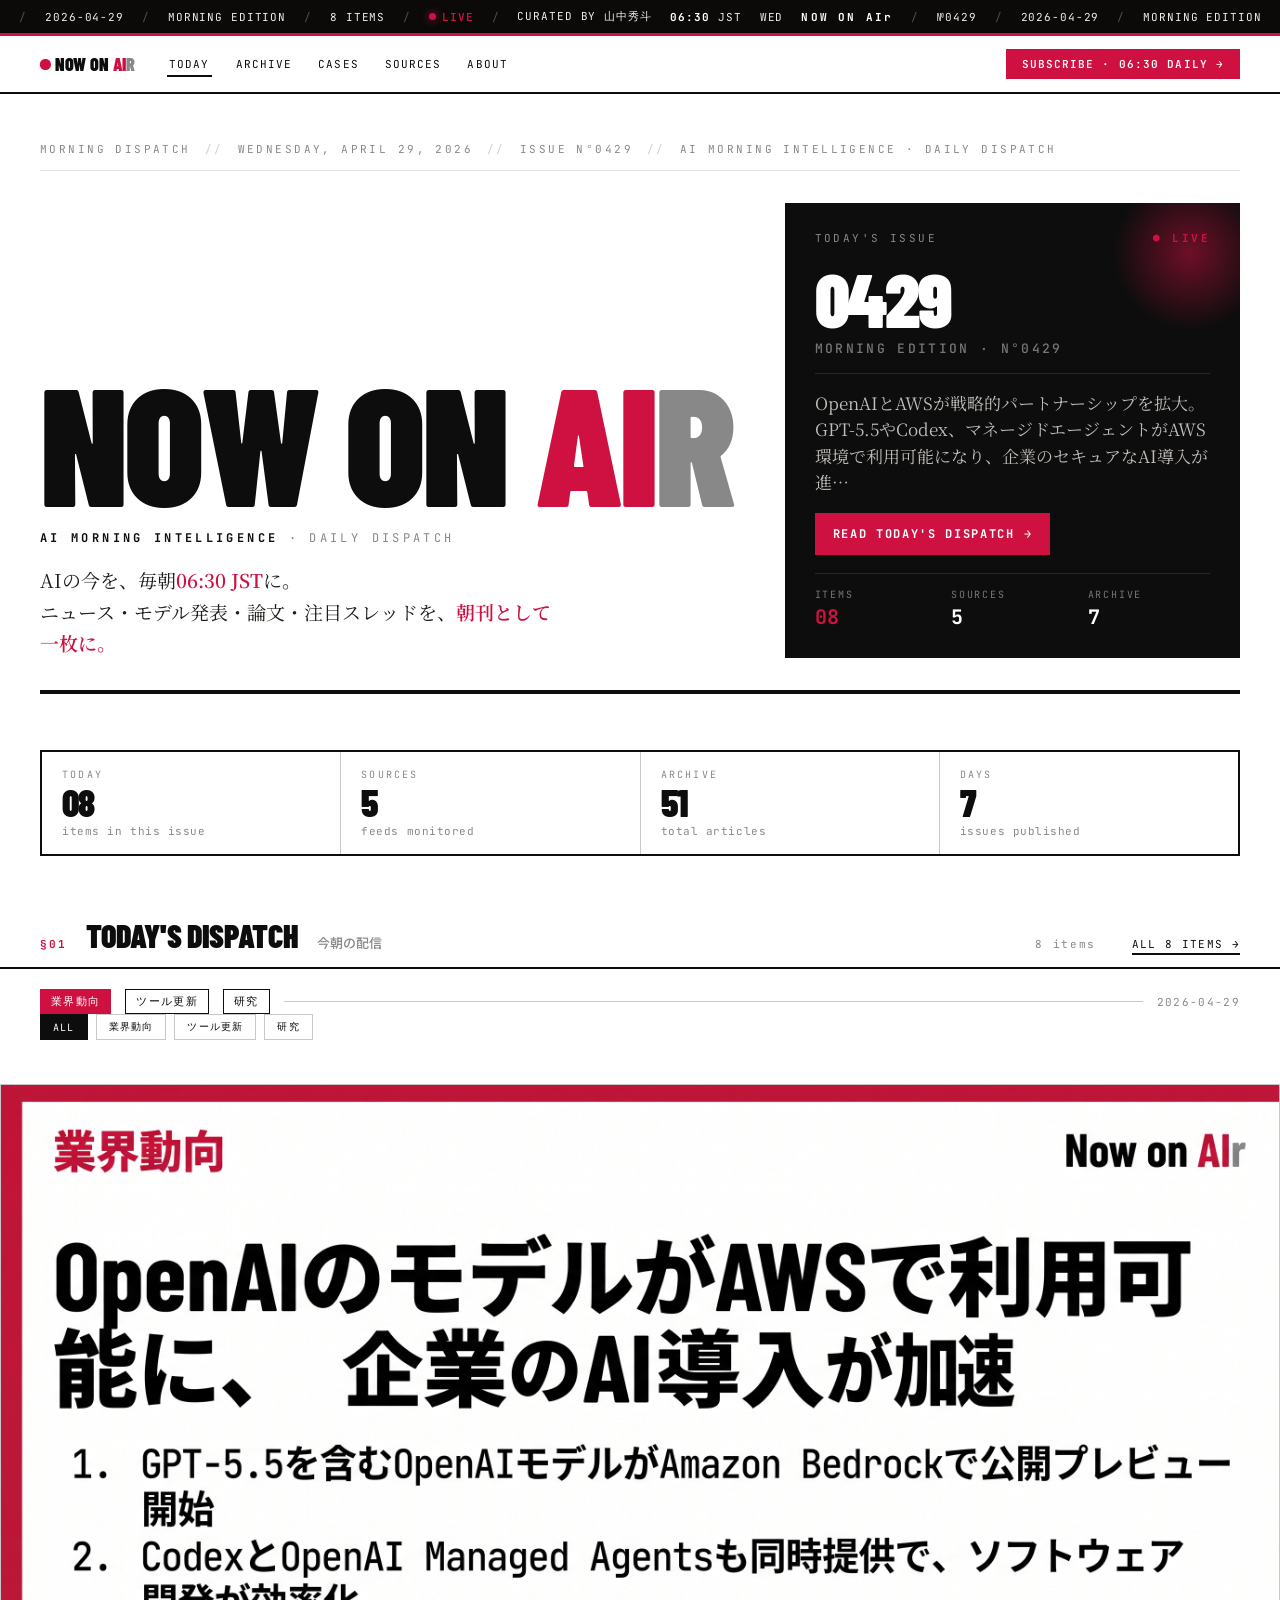
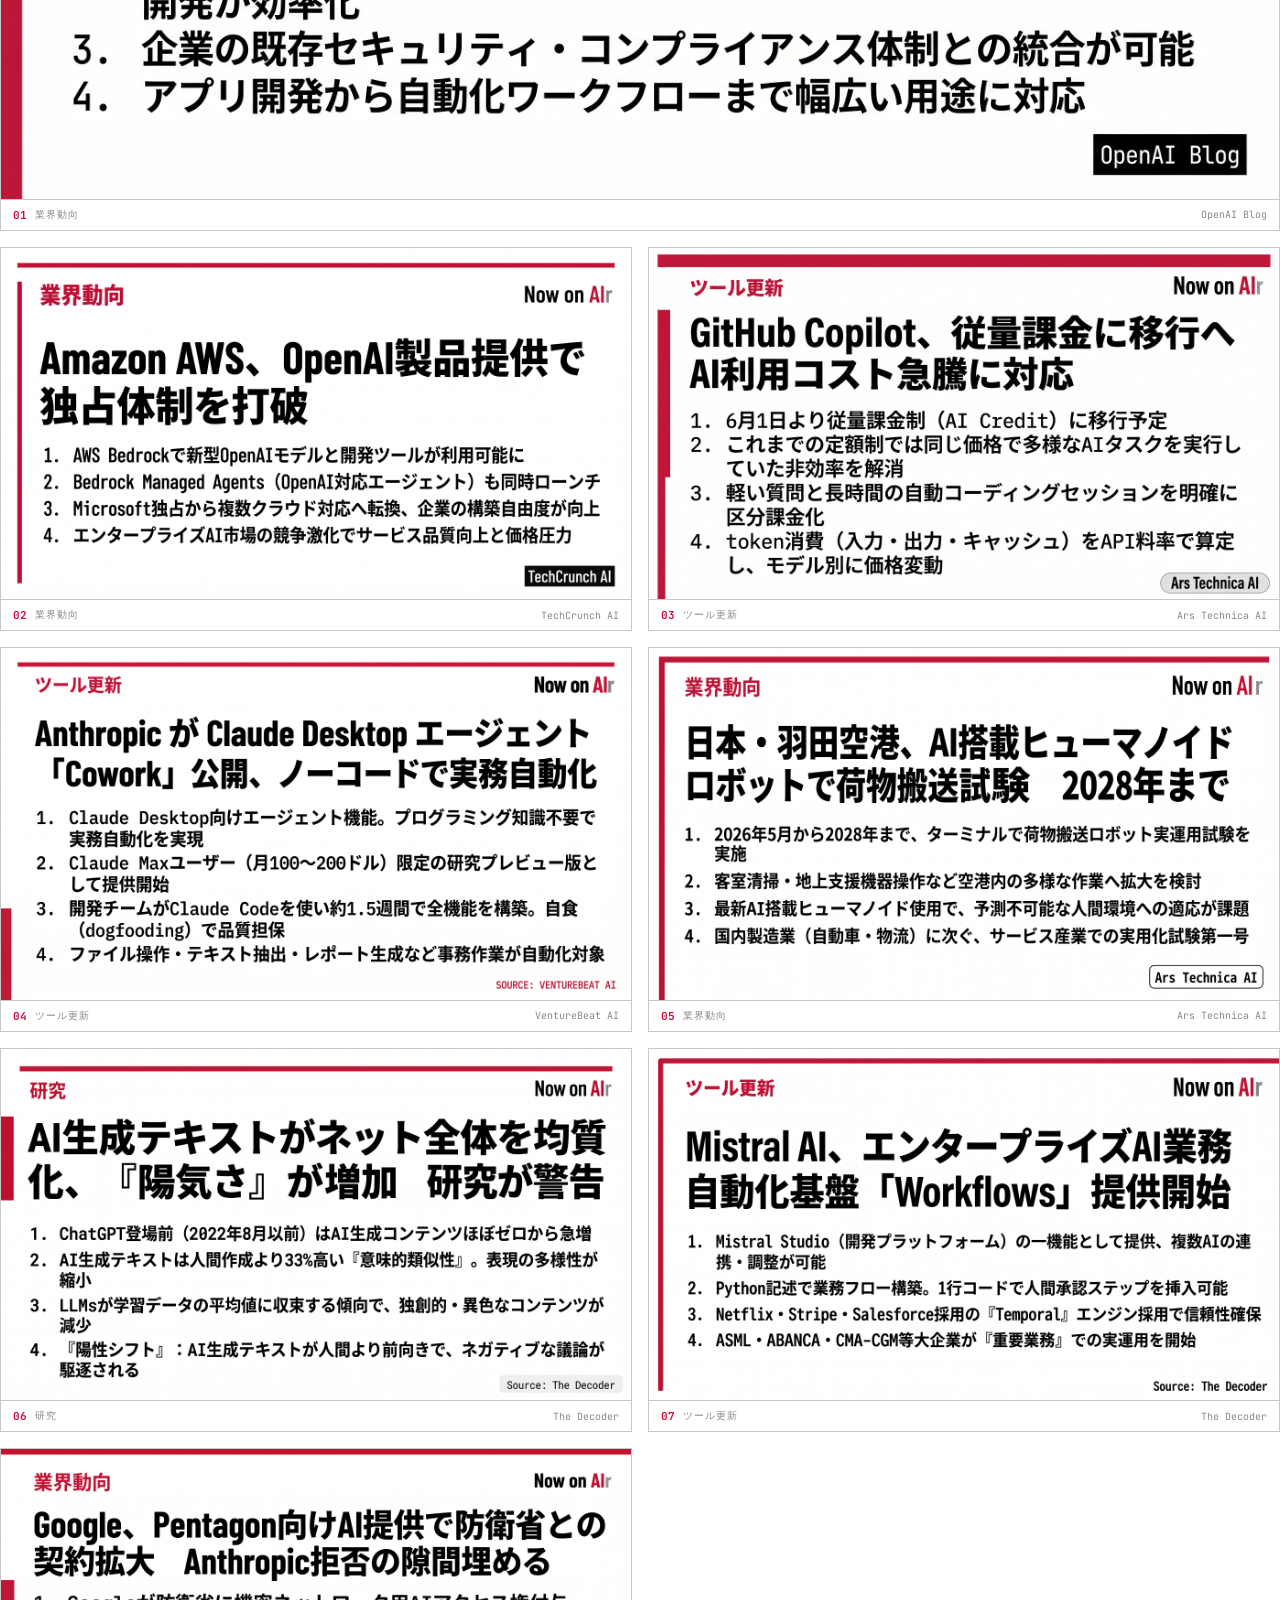
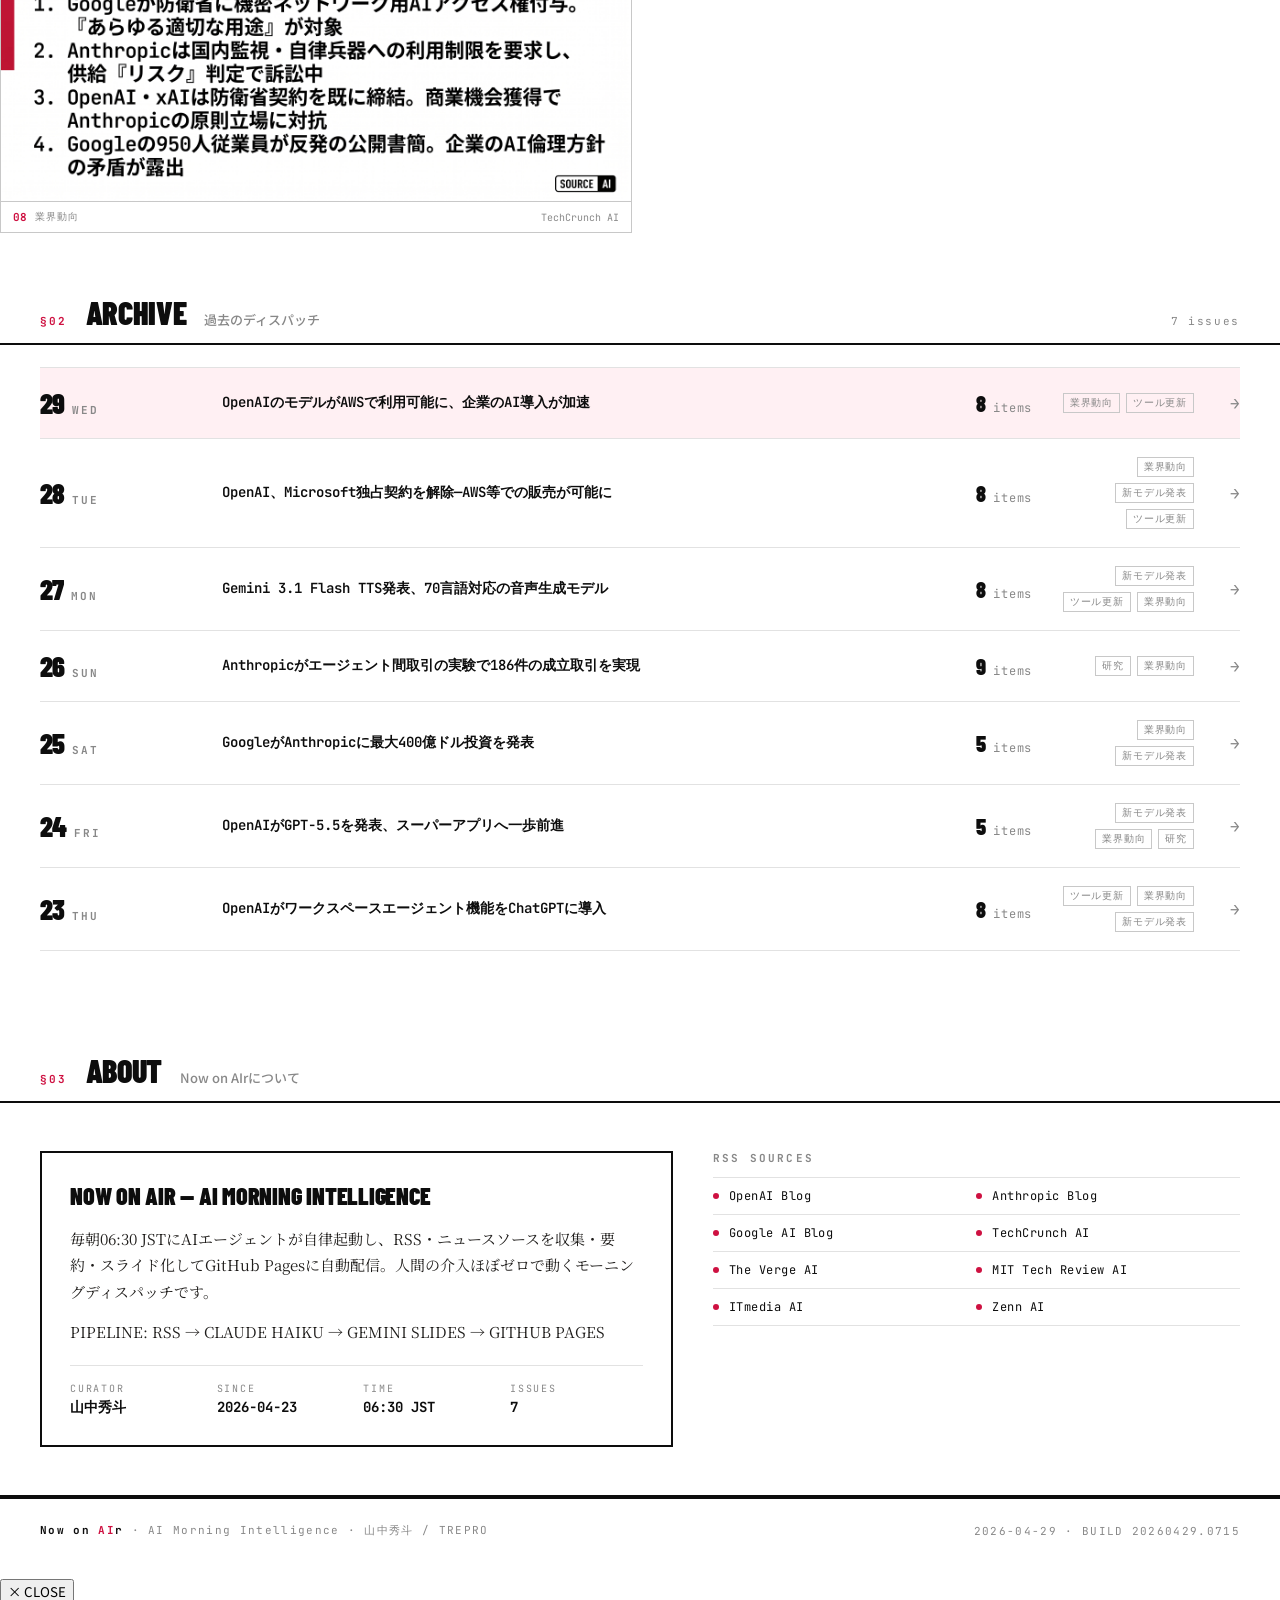
==== docs/index.html @ fdc1de03 "redesign: image-first grid — Gemini infographics as main visual" ====
<!DOCTYPE html>
<html lang="ja">
<head>
<meta charset="UTF-8" />
<meta name="viewport" content="width=device-width,initial-scale=1" />
<title>Now on AIr — AI Morning Intelligence</title>
<meta name="description" content="山中秀斗が毎朝整理するAI業界のモーニングディスパッチ。" />
<link rel="preconnect" href="https://fonts.googleapis.com">
<link rel="preconnect" href="https://fonts.gstatic.com" crossorigin>
<link href="https://fonts.googleapis.com/css2?family=Barlow+Condensed:wght@600;700;800;900&family=JetBrains+Mono:wght@400;500;600;700;800&family=Noto+Sans+JP:wght@400;500;700&family=Noto+Serif+JP:wght@400;600;700&display=swap" rel="stylesheet">
<link rel="stylesheet" href="./assets/vigil.css?v4" />
</head>
<body>
<style>
/* ── tcard インタラクション ── */
.tcard[data-title]{cursor:pointer;transition:background .15s,box-shadow .2s,transform .18s,opacity .3s !important;}
.tcard[data-title]:hover{box-shadow:4px 4px 0 var(--red);transform:translate(-2px,-2px);}
.tcard[data-title]:hover h3{color:var(--red);}
.tcard[data-title]:hover .go{color:var(--red);}
.tcard h3{transition:color .15s;}

/* ── フィルターピル ── */
.filter-bar{display:flex;gap:6px;flex-wrap:wrap;align-items:center;}
.filter-pill{
  font-family:'JetBrains Mono',monospace;font-size:10px;letter-spacing:.12em;
  padding:6px 14px;border:1px solid var(--rule-2);background:none;color:var(--mute);
  cursor:pointer;transition:all .15s;text-transform:uppercase;
}
.filter-pill.active{background:var(--ink)!important;color:#fff!important;border-color:var(--ink)!important;}
.filter-pill:not(.active):hover{border-color:var(--red)!important;color:var(--red)!important;}

/* ── モーダル ── */
#article-modal{
  display:none;position:fixed;inset:0;z-index:2000;
  background:rgba(0,0,0,0);transition:background .25s;
  pointer-events:none;align-items:center;justify-content:center;
}
#modal-box{
  position:absolute;top:50%;left:50%;
  transform:translate(-50%,-46%) scale(.96);opacity:0;
  transition:transform .28s cubic-bezier(.22,.68,0,1.2),opacity .25s;
  background:var(--paper);
  border-top:4px solid var(--red);
  border-left:1px solid var(--rule-2);border-right:1px solid var(--rule-2);border-bottom:1px solid var(--rule-2);
  max-width:720px;width:calc(100% - 40px);max-height:90vh;overflow-y:auto;
  box-shadow:0 24px 64px rgba(0,0,0,.18);
}
#modal-box.is-open{transform:translate(-50%,-50%) scale(1);opacity:1;}
.modal-head{
  display:flex;align-items:center;justify-content:space-between;
  padding:14px 24px;border-bottom:1px solid var(--rule);
  position:sticky;top:0;background:var(--paper);z-index:1;
}
#modal-cat{font-family:'JetBrains Mono',monospace;font-size:10px;letter-spacing:.18em;text-transform:uppercase;color:var(--red);font-weight:700;}
#modal-close{
  font-family:'JetBrains Mono',monospace;font-size:11px;letter-spacing:.1em;
  background:none;border:1px solid var(--rule-2);padding:5px 14px;
  cursor:pointer;color:var(--mute);transition:background .15s,color .15s,border-color .15s;
}
#modal-close:hover{background:var(--ink);color:#fff;border-color:var(--ink);}
.modal-body{padding:28px 32px 36px;}
#modal-title{
  font-family:'Barlow Condensed','JetBrains Mono',monospace;
  font-weight:900;font-size:28px;line-height:1.2;
  margin:0 0 16px;letter-spacing:-.01em;
}
#modal-lede{font-family:'Noto Serif JP',serif;font-size:15px;line-height:1.82;color:var(--ink-2);margin:0 0 22px;}
#modal-kp{margin:0 0 22px;}
#modal-kp ul{list-style:none;padding:0;margin:0;}
#modal-kp li{
  padding:9px 14px 9px 40px;margin-bottom:2px;
  background:var(--paper-2);border-left:2px solid transparent;
  position:relative;font-size:13px;line-height:1.65;
  transition:border-color .15s,transform .15s;
}
#modal-kp li:hover{border-left-color:var(--red);transform:translateX(3px);}
#modal-kp li .kp-num{position:absolute;left:13px;top:9px;font-family:'JetBrains Mono',monospace;font-size:10px;color:var(--red);font-weight:700;}
#modal-pull{
  padding:14px 18px;border-left:4px solid var(--red);
  background:var(--paper-2);font-size:13px;line-height:1.75;
  color:var(--ink-2);font-style:italic;margin-bottom:24px;display:none;
}
/* ── ビジネス活用ポイント ── */
#modal-bizapp{display:none;margin-bottom:24px;}
.bizapp-head{
  font-family:'JetBrains Mono',monospace;font-size:9px;letter-spacing:.22em;
  text-transform:uppercase;color:#fff;background:var(--red);
  display:inline-block;padding:4px 10px;margin-bottom:12px;font-weight:700;
}
.bizapp-summary{
  font-family:'Noto Serif JP',serif;font-size:14px;font-weight:700;
  color:var(--ink);line-height:1.65;margin-bottom:12px;
}
.bizapp-actions{list-style:none;padding:0;margin:0;}
.bizapp-actions li{
  padding:9px 12px 9px 36px;margin-bottom:2px;
  background:var(--paper-2);border-left:2px solid var(--red);
  position:relative;font-size:12.5px;line-height:1.6;color:var(--ink-2);
}
.bizapp-actions li .ba-icon{
  position:absolute;left:10px;top:9px;font-size:11px;
}
.modal-foot{
  display:flex;align-items:center;justify-content:space-between;
  flex-wrap:wrap;gap:12px;padding-top:16px;border-top:1px solid var(--rule);
}
#modal-src{font-family:'JetBrains Mono',monospace;font-size:11px;color:var(--mute);letter-spacing:.08em;}
#modal-link{
  font-family:'JetBrains Mono',monospace;font-size:11px;letter-spacing:.1em;font-weight:700;
  color:#fff;background:var(--red);padding:10px 22px;text-decoration:none;
  transition:background .15s,transform .15s;display:inline-block;
}
#modal-link:hover{background:var(--ink);transform:translateX(3px);}
</style>
<div class="dispatch" data-ticker="on">
  <span class="tick">NOW ON AIr</span>
  <span class="sep">/</span>
  <span>№0429</span>
  <span class="sep">/</span>
  <span>2026-04-29</span>
  <span class="sep">/</span>
  <span>MORNING EDITION</span>
  <span class="sep">/</span>
  <span>8 ITEMS</span>
  <span class="sep">/</span>
  <span class="live"><span class="dot"></span>LIVE</span>
  <span class="sep">/</span>
  <span>CURATED BY 山中秀斗</span>
  <div class="right">
    <span class="jst"><b>06:30</b> JST</span>
    <span>WED</span>
  </div>
</div>
<nav class="main">
  <div class="brand"><em class="dot-r">●</em>Now on <em class="brand-ai">AI</em><span class="brand-r">r</span></div>
  <ul>
    <li><a href="./" class="active">TODAY</a></li>
    <li><a href="#archive">ARCHIVE</a></li>
    <li><a href="./cases.html">CASES</a></li>
    <li><a href="#about">SOURCES</a></li>
    <li><a href="#about">ABOUT</a></li>
  </ul>
  <button class="subscribe" onclick="return false">SUBSCRIBE · 06:30 DAILY →</button>
</nav>
<div class="hero-wrap">
  <div class="edition-line">
    <span>MORNING DISPATCH</span>
    <span class="sep">//</span>
    <span>WEDNESDAY, APRIL 29, 2026</span>
    <span class="sep">//</span>
    <span>ISSUE N°0429</span>
    <span class="sep">//</span>
    <span>AI MORNING INTELLIGENCE · DAILY DISPATCH</span>
  </div>
  <div class="hero">
    <div class="logo-block">
      <h1>NOW ON <em class="ai">AI</em><span class="r">R</span></h1>
      <div class="sub"><b>AI MORNING INTELLIGENCE</b> · DAILY DISPATCH</div>
      <div class="tagline">
        AIの今を、毎朝<b>06:30 JST</b>に。<br>
        ニュース・モデル発表・論文・注目スレッドを、<b>朝刊として一枚に。</b>
      </div>
    </div>
    <a href="./news/2026-04-29/" class="today-cta">
      <div class="ctop">
        <span>TODAY'S ISSUE</span>
        <b>● LIVE</b>
      </div>
      <h2>0429<span class="issue">MORNING EDITION · N°0429</span></h2>
      <div class="headline">OpenAIとAWSが戦略的パートナーシップを拡大。GPT-5.5やCodex、マネージドエージェントがAWS環境で利用可能になり、企業のセキュアなAI導入が進…</div>
      <span class="gotoday">READ TODAY'S DISPATCH →</span>
      <div class="meta-grid">
        <div><div class="k">ITEMS</div><div class="v"><em>08</em></div></div>
        <div><div class="k">SOURCES</div><div class="v">5</div></div>
        <div><div class="k">ARCHIVE</div><div class="v">7</div></div>
      </div>
    </a>
  </div>
</div>
<div style="max-width:1400px;margin:0 auto;padding:0 40px">
  <div class="stats-row">
    <div class="stat">
      <div class="k">TODAY</div>
      <div class="v">08</div>
      <div class="n">items in this issue</div>
    </div>
    <div class="stat">
      <div class="k">SOURCES</div>
      <div class="v">5</div>
      <div class="n">feeds monitored</div>
    </div>
    <div class="stat">
      <div class="k">ARCHIVE</div>
      <div class="v">51</div>
      <div class="n">total articles</div>
    </div>
    <div class="stat">
      <div class="k">DAYS</div>
      <div class="v">7</div>
      <div class="n">issues published</div>
    </div>
  </div>
</div>
<div class="section-head" id="today">
  <span class="kicker">§01</span>
  <h2>Today's Dispatch</h2>
  <span class="jp">今朝の配信</span>
  <span class="count">8 items</span>
  <a href="./news/2026-04-29/" class="morelink">ALL 8 ITEMS →</a>
</div>
<div class="today-strip">
  <span class="pill  red">業界動向</span><span class="pill">ツール更新</span><span class="pill">研究</span>
  <div class="bar"></div>
  <span>2026-04-29</span>
</div>
<div style="max-width:1400px;margin:0 auto;padding:0 40px 20px;display:flex;gap:8px;flex-wrap:wrap;">
  <button class="filter-pill active" data-cat="ALL" style="font-family:'JetBrains Mono',monospace;font-size:10px;letter-spacing:.12em;padding:5px 12px;border:1px solid var(--rule-2);background:var(--ink);color:var(--paper);cursor:pointer;transition:all .15s;text-transform:uppercase;">ALL</button><button class="filter-pill" data-cat="業界動向" style="font-family:'JetBrains Mono',monospace;font-size:10px;letter-spacing:.12em;padding:5px 12px;border:1px solid var(--rule-2);background:none;color:var(--ink);cursor:pointer;transition:all .15s;text-transform:uppercase;">業界動向</button><button class="filter-pill" data-cat="ツール更新" style="font-family:'JetBrains Mono',monospace;font-size:10px;letter-spacing:.12em;padding:5px 12px;border:1px solid var(--rule-2);background:none;color:var(--ink);cursor:pointer;transition:all .15s;text-transform:uppercase;">ツール更新</button><button class="filter-pill" data-cat="研究" style="font-family:'JetBrains Mono',monospace;font-size:10px;letter-spacing:.12em;padding:5px 12px;border:1px solid var(--rule-2);background:none;color:var(--ink);cursor:pointer;transition:all .15s;text-transform:uppercase;">研究</button>
</div>
<style>
.img-grid{display:grid;grid-template-columns:repeat(2,1fr);gap:16px;margin:24px 0;}
@media(max-width:600px){.img-grid{grid-template-columns:1fr;}}
.img-card{position:relative;cursor:pointer;border:1px solid var(--rule-2);transition:border-color .2s,transform .18s,box-shadow .2s;}
.img-card:hover{border-color:var(--red);transform:translate(-2px,-2px);box-shadow:4px 4px 0 var(--red);}
.img-card img{width:100%;display:block;}
.img-card .ic-label{
  display:flex;align-items:center;gap:8px;
  padding:8px 12px;border-top:1px solid var(--rule-2);
  background:var(--paper);
}
.img-card .ic-num{font-family:'JetBrains Mono',monospace;font-size:11px;font-weight:700;color:var(--red);}
.img-card .ic-cat{font-family:'JetBrains Mono',monospace;font-size:10px;letter-spacing:.1em;text-transform:uppercase;color:var(--mute);}
.img-card .ic-src{font-family:'JetBrains Mono',monospace;font-size:10px;color:var(--mute);margin-left:auto;}
.img-card.lead{grid-column:span 2;}
@media(max-width:600px){.img-card.lead{grid-column:span 1;}}
</style>
<div class="img-grid">
  <div class="img-card lead" data-title="OpenAIのモデルがAWSで利用可能に、企業のAI導入が加速" data-category="業界動向" data-source="OpenAI Blog" data-lede="OpenAIとAWSが戦略的パートナーシップを拡大。GPT-5.5やCodex、マネージドエージェントがAWS環境で利用可能になり、企業のセキュアなAI導入が進む。" data-keypoints="[&quot;GPT-5.5を含むOpenAIモデルがAmazon Bedrockで公開プレビュー開始&quot;, &quot;CodexとOpenAI Managed Agentsも同時提供で、ソフトウェア開発が効率化&quot;, &quot;企業の既存セキュリティ・コンプライアンス体制との統合が可能&quot;, &quot;アプリ開発から自動化ワークフローまで幅広い用途に対応&quot;]" data-pull="企業は既に使っているAWS環境でOpenAIの最先端モデルを活用でき、セキュリティやガバナンスを損なわない。" data-bizapp="{&quot;summary&quot;: &quot;社内システムを変えずにOpenAI最新モデルを導入でき、開発効率と自動化が同時実現。&quot;, &quot;actions&quot;: [&quot;Claude・Cursor等のAIツールをAWS内で統合運用。既存SoC・ポリシーのまま最新AIを活用できる&quot;, &quot;SaaS企業・金融機関がAWS上でAI機能を顧客に提供。セキュリティが強化される中小企業向け提案も可能&quot;, &quot;Microsoft・GoogleとのAIサービス競争が激化。AWSユーザーの流出防止とOpenAI依存リスク軽減が急務&quot;]}" data-link="./news/2026-04-29/#topic-1">
    <a href="./news/2026-04-29/#topic-1" class="zoom-image" data-src="./assets/images/2026-04-29/topic_1.png" data-alt="OpenAIのモデルがAWSで利用可能に、企業のAI導入が加速" style="display:block;">
      <img src="./assets/images/2026-04-29/topic_1.png" alt="OpenAIのモデルがAWSで利用可能に、企業のAI導入が加速" loading="lazy" />
    </a>
    <div class="ic-label">
      <span class="ic-num">01</span>
      <span class="ic-cat">業界動向</span>
      <span class="ic-src">OpenAI Blog</span>
    </div>
  </div>
  <div class="img-card" data-title="Amazon AWS、OpenAI製品提供で独占体制を打破" data-category="業界動向" data-source="TechCrunch AI" data-lede="Microsoftとの独占契約を解除したOpenAIが、AWSでGPT-5.5やCodexを公開。クラウド市場でのAI競争が本格化し、企業の選択肢が広がる。" data-keypoints="[&quot;AWS Bedrockで新型OpenAIモデルと開発ツールが利用可能に&quot;, &quot;Bedrock Managed Agents（OpenAI対応エージェント）も同時ローンチ&quot;, &quot;Microsoft独占から複数クラウド対応へ転換、企業の構築自由度が向上&quot;, &quot;エンタープライズAI市場の競争激化でサービス品質向上と価格圧力&quot;]" data-pull="OpenAIがクラウド中立戦略へ転換。企業はMicrosoftに縛られず、最適なクラウドでAIを構築できる。" data-bizapp="{&quot;summary&quot;: &quot;AWS導入企業がOpenAI最新モデルを使える。エンタープライズAIのロックイン回避が可能に。&quot;, &quot;actions&quot;: [&quot;既存AWSユーザーがClaude/Cursorの機能をAWS内で実装。マイグレーション不要で最先端AI活用&quot;, &quot;SIer・コンサル企業がAWS顧客向けAI導入案件を受注しやすくなる。複数クラウド対応提案が強み&quot;, &quot;Microsoftのエンタープライズ支配が揺らぐ。Azure依存を減らしたい大企業が選択肢拡大&quot;]}" data-link="./news/2026-04-29/#topic-2">
    <a href="./news/2026-04-29/#topic-2" class="zoom-image" data-src="./assets/images/2026-04-29/topic_2.png" data-alt="Amazon AWS、OpenAI製品提供で独占体制を打破" style="display:block;">
      <img src="./assets/images/2026-04-29/topic_2.png" alt="Amazon AWS、OpenAI製品提供で独占体制を打破" loading="lazy" />
    </a>
    <div class="ic-label">
      <span class="ic-num">02</span>
      <span class="ic-cat">業界動向</span>
      <span class="ic-src">TechCrunch AI</span>
    </div>
  </div>
  <div class="img-card" data-title="GitHub Copilot、従量課金に移行へ　AI利用コスト急騰に対応" data-category="ツール更新" data-source="Ars Technica AI" data-lede="GitHubがCopilot利用料を従量課金制へ切り替え。トークン消費量に基づく細かい課金で、AI利用の急増による採算悪化に対応する。" data-keypoints="[&quot;6月1日より従量課金制（AI Credit）に移行予定&quot;, &quot;これまでの定額制では同じ価格で多様なAIタスクを実行していた非効率を解消&quot;, &quot;軽い質問と長時間の自動コーディングセッションを明確に区分課金化&quot;, &quot;token消費（入力・出力・キャッシュ）をAPI料率で算定し、モデル別に価格変動&quot;]" data-pull="AIコストの急騰でGitHubの採算が悪化。利用者の重い負荷を細かく課金する方式で、公正性とビジネス継続性を両立。" data-bizapp="{&quot;summary&quot;: &quot;Copilot利用企業は使った分だけ支払う。重いAIタスクが多い組織はコスト増加リスク。&quot;, &quot;actions&quot;: [&quot;開発チームのCopilot利用量を可視化。Cursor・Claude等の低コスト代替案を検討材料に&quot;, &quot;人材育成企業が『AI時代の経費管理・ROI測定』研修を営業機会に。スタートアップ向け提案も効果的&quot;, &quot;AI利用の急増でクラウド・開発ツール全体の採算悪化が加速。競合が類似課金見直しに追随する可能性あり&quot;]}" data-link="./news/2026-04-29/#topic-3">
    <a href="./news/2026-04-29/#topic-3" class="zoom-image" data-src="./assets/images/2026-04-29/topic_3.png" data-alt="GitHub Copilot、従量課金に移行へ　AI利用コスト急騰に対応" style="display:block;">
      <img src="./assets/images/2026-04-29/topic_3.png" alt="GitHub Copilot、従量課金に移行へ　AI利用コスト急騰に対応" loading="lazy" />
    </a>
    <div class="ic-label">
      <span class="ic-num">03</span>
      <span class="ic-cat">ツール更新</span>
      <span class="ic-src">Ars Technica AI</span>
    </div>
  </div>
  <div class="img-card" data-title="Anthropic が Claude Desktop エージェント「Cowork」公開、ノーコードで実務自動化" data-category="ツール更新" data-source="VentureBeat AI" data-lede="Anthropicが非技術者向けAIエージェント「Cowork」をリリース。領収書整理や経費報告など事務作業を無コード自動化でき、AI生産性ツール市場で本格競争へ。" data-keypoints="[&quot;Claude Desktop向けエージェント機能。プログラミング知識不要で実務自動化を実現&quot;, &quot;Claude Maxユーザー（月100～200ドル）限定の研究プレビュー版として提供開始&quot;, &quot;開発チームがClaude Codeを使い約1.5週間で全機能を構築。自食（dogfooding）で品質担保&quot;, &quot;ファイル操作・テキスト抽出・レポート生成など事務作業が自動化対象&quot;]" data-pull="AIが領収書から自動で経費報告書を生成。ノーコードエージェントが事務職の日常作業を消す時代へ。" data-bizapp="{&quot;summary&quot;: &quot;事務作業がノーコードで自動化。経営層・マーケターもAI活用が加速し、生産性向上が現実化。&quot;, &quot;actions&quot;: [&quot;バックオフィス部門でClaude/Cursorを活用。経費精算・請求書処理など定型業務を数日で自動化可能&quot;, &quot;中小企業向けに『AI導入による事務削減+スタッフの高度業務転換』をプレゼン。RPA導入より簡単&quot;, &quot;Microsoft Copilot for M365との機能競争が激化。エンタープライズAIの統合・互換性が重要課題に&quot;]}" data-link="./news/2026-04-29/#topic-4">
    <a href="./news/2026-04-29/#topic-4" class="zoom-image" data-src="./assets/images/2026-04-29/topic_4.png" data-alt="Anthropic が Claude Desktop エージェント「Cowork」公開、ノーコードで実務自動化" style="display:block;">
      <img src="./assets/images/2026-04-29/topic_4.png" alt="Anthropic が Claude Desktop エージェント「Cowork」公開、ノーコードで実務自動化" loading="lazy" />
    </a>
    <div class="ic-label">
      <span class="ic-num">04</span>
      <span class="ic-cat">ツール更新</span>
      <span class="ic-src">VentureBeat AI</span>
    </div>
  </div>
  <div class="img-card" data-title="日本・羽田空港、AI搭載ヒューマノイドロボットで荷物搬送試験　2028年まで" data-category="業界動向" data-source="Ars Technica AI" data-lede="JALが東京・羽田空港でヒューマノイドロボットの荷物搬送試験を開始。労働力不足が深刻な空港運営で、AIロボット導入が本格化する。" data-keypoints="[&quot;2026年5月から2028年まで、ターミナルで荷物搬送ロボット実運用試験を実施&quot;, &quot;客室清掃・地上支援機器操作など空港内の多様な作業へ拡大を検討&quot;, &quot;最新AI搭載ヒューマノイド使用で、予測不可能な人間環境への適応が課題&quot;, &quot;国内製造業（自動車・物流）に次ぐ、サービス産業での実用化試験第一号&quot;]" data-pull="予測不可能な空港環境での実務でヒューマノイドロボットが試験運用。AI時代の労働力不足対応が日本で加速する。" data-bizapp="{&quot;summary&quot;: &quot;労働力不足業界にロボット導入が現実化。サービス産業のDX推進が急速化する転機。&quot;, &quot;actions&quot;: [&quot;ロボット導入・AI学習用データ整備を支援するコンサル提案が機会。運用・メンテナンス人材育成も組み込み&quot;, &quot;中小空港・ホテル・物流企業向けに『ロボット導入ROI試算・導入支援』を営業化。JAL実績が説得力&quot;, &quot;2028年実績が出ると製造業以外のロボット導入ラッシュが起きる。競争激化の前に参入窓口を開く必要&quot;]}" data-link="./news/2026-04-29/#topic-5">
    <a href="./news/2026-04-29/#topic-5" class="zoom-image" data-src="./assets/images/2026-04-29/topic_5.png" data-alt="日本・羽田空港、AI搭載ヒューマノイドロボットで荷物搬送試験　2028年まで" style="display:block;">
      <img src="./assets/images/2026-04-29/topic_5.png" alt="日本・羽田空港、AI搭載ヒューマノイドロボットで荷物搬送試験　2028年まで" loading="lazy" />
    </a>
    <div class="ic-label">
      <span class="ic-num">05</span>
      <span class="ic-cat">業界動向</span>
      <span class="ic-src">Ars Technica AI</span>
    </div>
  </div>
  <div class="img-card" data-title="AI生成テキストがネット全体を均質化、「陽気さ」が増加　研究が警告" data-category="研究" data-source="The Decoder" data-lede="インターネット・アーカイブの分析で、2025年半ばまでに新規公開サイトの35%がAI生成コンテンツであることが判明。ネット上のアイデア多様性が低下し、感情的な統一性が進む。" data-keypoints="[&quot;ChatGPT登場前（2022年8月以前）はAI生成コンテンツほぼゼロから急増&quot;, &quot;AI生成テキストは人間作成より33%高い『意味的類似性』。表現の多様性が縮小&quot;, &quot;LLMが学習データの平均値に収束する傾向で、独創的・異色なコンテンツが減少&quot;, &quot;『陽性シフト』：AI生成テキストが人間より前向きで、ネガティブな議論が駆逐される&quot;]" data-pull="AIがネットの『声』を統一し均質化させている。独創性と多様な議論がAIに吸収される危機。" data-bizapp="{&quot;summary&quot;: &quot;ネット上の多様性低下がコンテンツ価値を毀損。オリジナル・独自視点の情報が希少資産化する。&quot;, &quot;actions&quot;: [&quot;メディア・出版社向けに『AIに埋もれない独自コンテンツ戦略』をコンサル。一次取材・オピニオン強化提案&quot;, &quot;検索エンジン・キュレーション企業が『人間作成コンテンツ認証・優遇』機能を開発する機会。信頼性が差別化に&quot;, &quot;AI生成コンテンツ規制・表示義務化の動きが加速する可能性。企業のAI利用透明性対策が急務&quot;]}" data-link="./news/2026-04-29/#topic-6">
    <a href="./news/2026-04-29/#topic-6" class="zoom-image" data-src="./assets/images/2026-04-29/topic_6.png" data-alt="AI生成テキストがネット全体を均質化、「陽気さ」が増加　研究が警告" style="display:block;">
      <img src="./assets/images/2026-04-29/topic_6.png" alt="AI生成テキストがネット全体を均質化、「陽気さ」が増加　研究が警告" loading="lazy" />
    </a>
    <div class="ic-label">
      <span class="ic-num">06</span>
      <span class="ic-cat">研究</span>
      <span class="ic-src">The Decoder</span>
    </div>
  </div>
  <div class="img-card" data-title="Mistral AI、エンタープライズAI業務自動化基盤「Workflows」提供開始" data-category="ツール更新" data-source="The Decoder" data-lede="Mistral AIがWorkflows（業務自動化オーケストレーション層）を公開プレビューで提供。複数AIエージェント連携で本番環境対応が可能に。" data-keypoints="[&quot;Mistral Studio（開発プラットフォーム）の一機能として提供、複数AIの連携・調整が可能&quot;, &quot;Python記述で業務フロー構築。1行コードで人間承認ステップを挿入可能&quot;, &quot;Netflix・Stripe・Salesforce採用の『Temporal』エンジン採用で信頼性確保&quot;, &quot;ASML・ABANCA・CMA-CGM等大企業が『重要業務』での実運用を開始&quot;]" data-pull="複数AIエージェントを本番環境で連携実行。業務自動化をコード2、3行で実装し、人間チェックも組み込める。" data-bizapp="{&quot;summary&quot;: &quot;複数AIの本番運用が簡単に。営業・企画・管理部門の複雑業務も自動化実現。&quot;, &quot;actions&quot;: [&quot;金融・物流企業向けに『稟議・承認フローの自動化+人間チェック組み込み』をClaude連携で提案&quot;, &quot;RPA企業がMistral Workflows導入を競争力に。既存顧客の業務自動化案件をAI時代対応&quot;, &quot;Google Vertex AI・AWS Bedrockも類似オーケストレーション機能開発中。標準化戦略が競争激化の鍵&quot;]}" data-link="./news/2026-04-29/#topic-7">
    <a href="./news/2026-04-29/#topic-7" class="zoom-image" data-src="./assets/images/2026-04-29/topic_7.png" data-alt="Mistral AI、エンタープライズAI業務自動化基盤「Workflows」提供開始" style="display:block;">
      <img src="./assets/images/2026-04-29/topic_7.png" alt="Mistral AI、エンタープライズAI業務自動化基盤「Workflows」提供開始" loading="lazy" />
    </a>
    <div class="ic-label">
      <span class="ic-num">07</span>
      <span class="ic-cat">ツール更新</span>
      <span class="ic-src">The Decoder</span>
    </div>
  </div>
  <div class="img-card" data-title="Google、Pentagon向けAI提供で防衛省との契約拡大　Anthropic拒否の隙間埋める" data-category="業界動向" data-source="TechCrunch AI" data-lede="Anthropicが国防総省のAI無制限利用（国内監視・自動兵器除外条件）を拒否したのに対し、Googleが国防省向けAI提供で新規契約を締結。AI企業の政治・倫理的立場分岐が鮮明に。" data-keypoints="[&quot;Googleが防衛省に機密ネットワーク用AIアクセス権付与。『あらゆる適切な用途』が対象&quot;, &quot;Anthropicは国内監視・自律兵器への利用制限を要求し、供給『リスク』判定で訴訟中&quot;, &quot;OpenAI・xAIは防衛省契約を既に締結。商業機会獲得でAnthropicの原則立場に対抗&quot;, &quot;Googleの950人従業員が反発の公開書簡。企業のAI倫理方針の矛盾が露出&quot;]" data-pull="防衛省が『制限なし』に応じるAI企業を選別。倫理原則 vs 商機のジレンマで企業が分断される。" data-bizapp="{&quot;summary&quot;: &quot;AI企業の防衛関連ビジネス参入が加速。倫理規制が形式化し、政府ニーズが優先される転機。&quot;, &quot;actions&quot;: [&quot;防衛・セキュリティ企業向けにGoogle AIを営業。Anthropic排除で市場シェア拡大の好機&quot;, &quot;AI倫理監査・コンプライアンス支援企業の需要急増。政府・企業間の『制限』交渉支援サービス化&quot;, &quot;EU等規制強化地域との規制ギャップが拡大。グローバル企業の地域別AI戦略が急務に&quot;]}" data-link="./news/2026-04-29/#topic-8">
    <a href="./news/2026-04-29/#topic-8" class="zoom-image" data-src="./assets/images/2026-04-29/topic_8.png" data-alt="Google、Pentagon向けAI提供で防衛省との契約拡大　Anthropic拒否の隙間埋める" style="display:block;">
      <img src="./assets/images/2026-04-29/topic_8.png" alt="Google、Pentagon向けAI提供で防衛省との契約拡大　Anthropic拒否の隙間埋める" loading="lazy" />
    </a>
    <div class="ic-label">
      <span class="ic-num">08</span>
      <span class="ic-cat">業界動向</span>
      <span class="ic-src">TechCrunch AI</span>
    </div>
  </div>
</div>

<div class="section-head" id="archive">
  <span class="kicker">§02</span>
  <h2>Archive</h2>
  <span class="jp">過去のディスパッチ</span>
  <span class="count">7 issues</span>
</div>
<div class="archive">
  <div class="archive-list">
    <a href="./news/2026-04-29/" class="arow today">
      <div class="dt"><span class="day">29</span> <span class="wd">WED</span></div>
      <div class="head">OpenAIのモデルがAWSで利用可能に、企業のAI導入が加速</div>
      <div class="items"><b>8</b> items</div>
      <div class="tags"><span>業界動向</span><span>ツール更新</span></div>
      <div class="arr">→</div>
    </a>
    <a href="./news/2026-04-28/" class="arow ">
      <div class="dt"><span class="day">28</span> <span class="wd">TUE</span></div>
      <div class="head">OpenAI、Microsoft独占契約を解除—AWS等での販売が可能に</div>
      <div class="items"><b>8</b> items</div>
      <div class="tags"><span>業界動向</span><span>新モデル発表</span><span>ツール更新</span></div>
      <div class="arr">→</div>
    </a>
    <a href="./news/2026-04-27/" class="arow ">
      <div class="dt"><span class="day">27</span> <span class="wd">MON</span></div>
      <div class="head">Gemini 3.1 Flash TTS発表、70言語対応の音声生成モデル</div>
      <div class="items"><b>8</b> items</div>
      <div class="tags"><span>新モデル発表</span><span>ツール更新</span><span>業界動向</span></div>
      <div class="arr">→</div>
    </a>
    <a href="./news/2026-04-26/" class="arow ">
      <div class="dt"><span class="day">26</span> <span class="wd">SUN</span></div>
      <div class="head">Anthropicがエージェント間取引の実験で186件の成立取引を実現</div>
      <div class="items"><b>9</b> items</div>
      <div class="tags"><span>研究</span><span>業界動向</span></div>
      <div class="arr">→</div>
    </a>
    <a href="./news/2026-04-25/" class="arow ">
      <div class="dt"><span class="day">25</span> <span class="wd">SAT</span></div>
      <div class="head">GoogleがAnthropicに最大400億ドル投資を発表</div>
      <div class="items"><b>5</b> items</div>
      <div class="tags"><span>業界動向</span><span>新モデル発表</span></div>
      <div class="arr">→</div>
    </a>
    <a href="./news/2026-04-24/" class="arow ">
      <div class="dt"><span class="day">24</span> <span class="wd">FRI</span></div>
      <div class="head">OpenAIがGPT-5.5を発表、スーパーアプリへ一歩前進</div>
      <div class="items"><b>5</b> items</div>
      <div class="tags"><span>新モデル発表</span><span>業界動向</span><span>研究</span></div>
      <div class="arr">→</div>
    </a>
    <a href="./news/2026-04-23/" class="arow ">
      <div class="dt"><span class="day">23</span> <span class="wd">THU</span></div>
      <div class="head">OpenAIがワークスペースエージェント機能をChatGPTに導入</div>
      <div class="items"><b>8</b> items</div>
      <div class="tags"><span>ツール更新</span><span>業界動向</span><span>新モデル発表</span></div>
      <div class="arr">→</div>
    </a>
  </div>
</div>
<div class="section-head" id="about">
  <span class="kicker">§03</span>
  <h2>About</h2>
  <span class="jp">Now on AIrについて</span>
</div>
<div class="about">
  <div class="card-about">
    <h3>NOW ON AIr — AI Morning Intelligence</h3>
    <p>毎朝06:30 JSTにAIエージェントが自律起動し、RSS・ニュースソースを収集・要約・スライド化してGitHub Pagesに自動配信。人間の介入ほぼゼロで動くモーニングディスパッチです。</p>
    <p>PIPELINE: RSS → CLAUDE HAIKU → GEMINI SLIDES → GITHUB PAGES</p>
    <div class="deliverbox">
      <div><div class="b">CURATOR</div><div class="v">山中秀斗</div></div>
      <div><div class="b">SINCE</div><div class="v">2026-04-23</div></div>
      <div><div class="b">TIME</div><div class="v">06:30 JST</div></div>
      <div><div class="b">ISSUES</div><div class="v">7</div></div>
    </div>
  </div>
  <div class="sources">
    <h3>RSS SOURCES</h3>
    <ul>
      <li><span class="dot"></span><span class="nm">OpenAI Blog</span></li>
      <li><span class="dot"></span><span class="nm">Anthropic Blog</span></li>
      <li><span class="dot"></span><span class="nm">Google AI Blog</span></li>
      <li><span class="dot"></span><span class="nm">TechCrunch AI</span></li>
      <li><span class="dot"></span><span class="nm">The Verge AI</span></li>
      <li><span class="dot"></span><span class="nm">MIT Tech Review AI</span></li>
      <li><span class="dot"></span><span class="nm">ITmedia AI</span></li>
      <li><span class="dot"></span><span class="nm">Zenn AI</span></li>
    </ul>
  </div>
</div>
<div class="colophon">
  <div class="left"><b>Now on <span class="brand-ai">AI</span>r</b> · AI Morning Intelligence · 山中秀斗 / TREPRO</div>
  <div class="right">2026-04-29 · BUILD 20260429.0715</div>
</div>

<!-- Article Modal -->
<div id="article-modal">
  <div id="modal-box">
    <div class="modal-head">
      <span id="modal-cat"></span>
      <button id="modal-close">✕ CLOSE</button>
    </div>
    <div class="modal-body">
      <h2 id="modal-title"></h2>
      <p id="modal-lede"></p>
      <div id="modal-kp"></div>
      <div id="modal-pull"></div>
      <div id="modal-bizapp">
        <div class="bizapp-head">💡 ビジネス活用ポイント</div>
        <div class="bizapp-summary" id="modal-bizapp-summary"></div>
        <ul class="bizapp-actions" id="modal-bizapp-actions"></ul>
      </div>
      <div class="modal-foot">
        <span id="modal-src"></span>
        <a id="modal-link" href="#" target="_blank" rel="noopener">元記事を読む →</a>
      </div>
    </div>
  </div>
</div>

<!-- Image Lightbox -->
<div class="lightbox-overlay" id="lightbox">
  <button class="lightbox-close" id="lightbox-close">× CLOSE</button>
  <img src="" id="lightbox-img" alt="" />
</div>

<script>
(function(){
  /* ── modal ── */
  var modal=document.getElementById('article-modal');
  var box=document.getElementById('modal-box');

  function openModal(card){
    var d=card.dataset;
    document.getElementById('modal-cat').textContent=d.category||'';
    document.getElementById('modal-title').textContent=d.title||'';
    document.getElementById('modal-lede').textContent=d.lede||'';
    document.getElementById('modal-src').textContent='SOURCE: '+(d.source||'');
    var linkEl=document.getElementById('modal-link');
    linkEl.href=d.link||'#';

    /* keypoints */
    var kpEl=document.getElementById('modal-kp');
    kpEl.innerHTML='';
    try{
      var kps=JSON.parse(d.keypoints||'[]');
      if(kps.length){
        var ul=document.createElement('ul');
        kps.forEach(function(kp,i){
          var li=document.createElement('li');
          var num=document.createElement('span');
          num.className='kp-num';
          num.textContent=String(i+1).padStart(2,'0');
          li.appendChild(num);
          li.appendChild(document.createTextNode(kp));
          ul.appendChild(li);
        });
        kpEl.appendChild(ul);
      }
    }catch(e){}

    /* pull */
    var pullEl=document.getElementById('modal-pull');
    if(d.pull){pullEl.textContent='「'+d.pull+'」';pullEl.style.display='block';}
    else{pullEl.style.display='none';}

    /* bizapp */
    var bizEl=document.getElementById('modal-bizapp');
    try{
      var biz=JSON.parse(d.bizapp||'null');
      if(biz&&biz.summary){
        document.getElementById('modal-bizapp-summary').textContent=biz.summary;
        var baList=document.getElementById('modal-bizapp-actions');
        baList.innerHTML='';
        var icons=['🏢','🤝','👁'];
        (biz.actions||[]).forEach(function(act,i){
          var li=document.createElement('li');
          var ic=document.createElement('span');
          ic.className='ba-icon';ic.textContent=icons[i]||'→';
          li.appendChild(ic);li.appendChild(document.createTextNode(act));
          baList.appendChild(li);
        });
        bizEl.style.display='block';
      } else { bizEl.style.display='none'; }
    }catch(e){ bizEl.style.display='none'; }

    modal.style.display='flex';
    modal.style.pointerEvents='auto';
    requestAnimationFrame(function(){
      modal.style.background='rgba(0,0,0,.72)';
      box.classList.add('is-open');
    });
    document.body.style.overflow='hidden';
  }

  function closeModal(){
    modal.style.background='rgba(0,0,0,0)';
    box.classList.remove('is-open');
    setTimeout(function(){modal.style.display='none';modal.style.pointerEvents='none';},280);
    document.body.style.overflow='';
  }

  document.getElementById('modal-close').addEventListener('click',closeModal);
  modal.addEventListener('click',function(e){if(e.target===modal)closeModal();});

  /* tcard click → modal */
  document.querySelectorAll('.tcard[data-title]').forEach(function(card){
    card.addEventListener('click',function(e){
      if(e.target.tagName==='A')return;
      openModal(card);
    });
  });

  /* ── category filter ── */
  document.querySelectorAll('.filter-pill').forEach(function(pill){
    pill.addEventListener('click',function(){
      var cat=pill.dataset.cat;
      document.querySelectorAll('.filter-pill').forEach(function(p){p.classList.remove('active');});
      pill.classList.add('active');
      document.querySelectorAll('.tcard').forEach(function(c){
        if(!cat||c.dataset.category===cat||cat==='ALL'){
          c.style.opacity='1'; c.style.pointerEvents=''; c.style.transform='';
        } else {
          c.style.opacity='.2'; c.style.pointerEvents='none'; c.style.transform='scale(.97)';
        }
      });
    });
  });

  /* ── image lightbox ── */
  var overlay=document.getElementById('lightbox');
  var img=document.getElementById('lightbox-img');
  var close=document.getElementById('lightbox-close');
  document.querySelectorAll('.zoom-image').forEach(function(el){
    el.addEventListener('click',function(e){e.stopPropagation();
      img.src=''; overlay.classList.add('is-open');
      setTimeout(function(){ img.src=el.dataset.src; img.alt=el.dataset.alt||''; },20);
    });
  });
  function closeBox(){
    img.style.opacity='0'; img.style.transform='scale(0.93)';
    setTimeout(function(){ overlay.classList.remove('is-open'); img.src=''; img.style.opacity=''; img.style.transform=''; },300);
  }
  close.addEventListener('click',closeBox);
  overlay.addEventListener('click',function(e){if(e.target===overlay)closeBox();});
  document.addEventListener('keydown',function(e){if(e.key==='Escape'){closeBox();closeModal();}});

  /* ── scroll fade-in: .daily-topic (デイリーページ専用) ── */
  var fadeEls=document.querySelectorAll('.daily-topic');
  if('IntersectionObserver' in window){
    var io=new IntersectionObserver(function(entries){
      entries.forEach(function(e){if(e.isIntersecting){e.target.classList.add('is-visible');io.unobserve(e.target);}});
    },{threshold:0.05,rootMargin:'0px 0px -24px 0px'});
    fadeEls.forEach(function(el){io.observe(el);});
  } else { fadeEls.forEach(function(el){el.classList.add('is-visible');}); }

  /* ── dispatch ticker ── */
  var row=document.querySelector('.dispatch');
  if(row && row.dataset.ticker!=='off'){
    var inner=row.innerHTML; row.innerHTML=inner+inner;
    var pos=0,spd=0.4;
    (function tick(){pos+=spd;if(pos>=row.scrollWidth/2)pos=0;row.scrollLeft=pos;requestAnimationFrame(tick);})();
  }
})();
</script>

</body>
</html>
---- docs/assets/vigil.css ----
/* =============================================================
 * Now on AIr · AI Morning Intelligence
 * Stylesheet · v2.0 · 2026-04-28
 * -----------------------------------------------------------
 * Jordan Brand Chicago colorway — white / black / #CE1141
 * Barlow Condensed × JetBrains Mono × Noto Serif JP
 *
 * DOM COMPONENTS EXPECTED
 *   .dispatch                  — top black status bar
 *   nav.main                   — sticky navigation
 *   .hero-wrap > .hero         — masthead w/ logo + today CTA
 *     .logo-block h1           — wordmark: NOW ON AIr
 *     .today-cta (a)           — black CTA block
 *   .stats-row                 — KPI bar
 *   .section-head              — section heading
 *   .today-strip               — pills row
 *   .today-grid > .tcard(.lead)— today's item cards
 *   .archive > .archive-list > .arow(.today)
 *   .about .card-about + .about .sources
 *   .colophon                  — footer
 * =============================================================
 */

:root {
  --paper:    #FFFFFF;
  --paper-2:  #F4F3F1;
  --ink:      #0D0D0D;
  --ink-2:    #1E1C1A;
  --mute:     #888888;
  --rule:     #E2E2E2;
  --rule-2:   #C8C8C8;
  --red:      #CE1141;     /* Jordan Chicago red */
  --red-2:    #A30D34;     /* dark hover */
  --mono:     'JetBrains Mono', ui-monospace, SFMono-Regular, monospace;
  --sans:     'Noto Sans JP', system-ui, -apple-system, sans-serif;
  --serif:    'Noto Serif JP', 'Times New Roman', serif;
  --display:  'Barlow Condensed', 'JetBrains Mono', ui-monospace, monospace;
}

* { box-sizing: border-box; }
html, body { margin: 0; padding: 0; background: var(--paper); color: var(--ink); font-family: var(--sans); }
body { -webkit-font-smoothing: antialiased; }
a { color: inherit; text-decoration: none; }
button { font-family: inherit; }


/* ============================================================
   DISPATCH BAR
   ============================================================ */
.dispatch {
  background: #0B0A09;
  color: #F0EEEA;
  font-family: var(--mono);
  font-size: 11px;
  letter-spacing: 0.08em;
  padding: 9px 24px;
  display: flex;
  gap: 18px;
  align-items: center;
  overflow: hidden;
  white-space: nowrap;
  border-bottom: 3px solid var(--red);
}
.dispatch .sep     { opacity: .3; }
.dispatch .tick    { font-weight: 700; letter-spacing: .2em; color: #fff; }
.dispatch .live    { display: inline-flex; align-items: center; gap: 6px; color: var(--red); font-weight: 600; }
.dispatch .dot     { width: 7px; height: 7px; border-radius: 50%; background: var(--red); box-shadow: 0 0 8px rgba(206,17,65,.9); animation: pulse 1.6s infinite; }
@keyframes pulse   { 0%,100%{opacity:1} 50%{opacity:.25} }
.dispatch .right   { margin-left: auto; display: flex; gap: 18px; align-items: center; }
.dispatch .right .jst b { letter-spacing: .1em; color: #fff; }


/* ============================================================
   NAV
   ============================================================ */
nav.main {
  border-bottom: 2px solid var(--ink);
  padding: 13px 40px;
  display: flex;
  align-items: center;
  gap: 32px;
  background: var(--paper);
  position: sticky;
  top: 0;
  z-index: 50;
}
nav.main .brand {
  font-family: var(--display);
  font-weight: 900;
  letter-spacing: -.01em;
  font-size: 18px;
  text-transform: uppercase;
  line-height: 1;
}
nav.main .brand .dot-r  { font-style: normal; color: var(--red); margin-right: 4px; }
nav.main .brand .brand-ai { color: var(--red); font-style: normal; }
nav.main .brand .brand-r  { color: var(--mute); }

nav.main ul {
  display: flex;
  gap: 22px;
  list-style: none;
  margin: 0;
  padding: 0;
  font-family: var(--mono);
  font-size: 11px;
  letter-spacing: .1em;
}
nav.main ul a { padding: 4px 2px; border-bottom: 2px solid transparent; }
nav.main ul a.active { border-color: var(--ink); }
nav.main ul a:hover  { border-color: var(--red); color: var(--red); }
nav.main .subscribe {
  margin-left: auto;
  font-family: var(--mono);
  font-size: 11px;
  letter-spacing: .1em;
  padding: 8px 16px;
  background: var(--red);
  color: #fff;
  border: none;
  cursor: pointer;
  font-weight: 600;
  transition: background .15s;
}
nav.main .subscribe:hover { background: var(--ink); }


/* ============================================================
   HERO
   ============================================================ */
.hero-wrap {
  max-width: 1400px;
  margin: 0 auto;
  padding: 48px 40px 32px;
}
.edition-line {
  font-family: var(--mono);
  font-size: 11px;
  letter-spacing: .22em;
  color: var(--mute);
  display: flex;
  gap: 14px;
  align-items: center;
  padding-bottom: 14px;
  border-bottom: 1px solid var(--rule);
  margin-bottom: 32px;
}
.edition-line .sep { opacity: .4; }

.hero {
  display: grid;
  grid-template-columns: 1.3fr .85fr;
  gap: 48px;
  align-items: end;
  padding-bottom: 32px;
  border-bottom: 4px solid var(--ink);
}

/* Wordmark */
.hero .logo-block h1 {
  font-family: var(--display);
  font-weight: 900;
  font-size: clamp(80px, 13vw, 210px);
  letter-spacing: -.025em;
  line-height: .88;
  margin: 0;
  color: var(--ink);
}
.hero .logo-block h1 .ai  { color: var(--red); font-style: normal; }
.hero .logo-block h1 .r   { color: var(--mute); }
.hero .logo-block .sub {
  font-family: var(--mono);
  font-size: 12px;
  letter-spacing: .28em;
  color: var(--mute);
  margin-top: 16px;
  text-transform: uppercase;
}
.hero .logo-block .sub b { color: var(--ink); }
.hero .logo-block .tagline {
  font-family: var(--serif);
  font-size: 19px;
  line-height: 1.65;
  margin-top: 18px;
  max-width: 520px;
  color: var(--ink-2);
}
.hero .logo-block .tagline b { color: var(--red); font-weight: 600; }

/* Today CTA card */
.hero .today-cta {
  background: var(--ink);
  color: var(--paper);
  padding: 28px 30px;
  display: flex;
  flex-direction: column;
  gap: 18px;
  position: relative;
  overflow: hidden;
  transition: box-shadow .2s;
}
.hero .today-cta:hover { box-shadow: 8px 8px 0 var(--red); }
.hero .today-cta::after {
  content: "";
  position: absolute;
  right: -60px; top: -60px;
  width: 220px; height: 220px;
  border-radius: 50%;
  background: radial-gradient(closest-side, rgba(206,17,65,.5), transparent 70%);
  pointer-events: none;
}
.hero .today-cta .ctop {
  font-family: var(--mono);
  font-size: 11px;
  letter-spacing: .22em;
  display: flex;
  justify-content: space-between;
  align-items: center;
  color: #888;
}
.hero .today-cta .ctop b { color: var(--red); }
.hero .today-cta h2 {
  font-family: var(--display);
  font-weight: 900;
  font-size: 76px;
  letter-spacing: -.03em;
  margin: 0;
  line-height: .92;
}
.hero .today-cta h2 .issue {
  display: block;
  font-family: var(--mono);
  font-size: 13px;
  letter-spacing: .18em;
  color: #777;
  font-weight: 500;
  margin-top: 10px;
}
.hero .today-cta .headline {
  font-family: var(--serif);
  font-size: 17px;
  line-height: 1.55;
  border-top: 1px solid #2A2824;
  padding-top: 16px;
  color: #C0BDB8;
}
.hero .today-cta .headline em { font-style: normal; color: var(--red); }
.hero .today-cta .gotoday {
  font-family: var(--mono);
  font-size: 12px;
  letter-spacing: .14em;
  font-weight: 700;
  display: inline-flex;
  align-items: center;
  gap: 10px;
  background: var(--red);
  color: #fff;
  padding: 13px 18px;
  align-self: flex-start;
  transition: background .15s, transform .15s;
}
.hero .today-cta .gotoday:hover { background: #fff; color: var(--ink); transform: translateX(4px); }
.hero .today-cta .meta-grid {
  display: grid;
  grid-template-columns: 1fr 1fr 1fr;
  border-top: 1px solid #2A2824;
  padding-top: 14px;
  gap: 14px;
  font-family: var(--mono);
}
.hero .today-cta .meta-grid .k { font-size: 10px; letter-spacing: .18em; color: #777; }
.hero .today-cta .meta-grid .v { font-size: 20px; font-weight: 700; margin-top: 3px; }
.hero .today-cta .meta-grid .v em { color: var(--red); font-style: normal; }


/* ============================================================
   STATS ROW
   ============================================================ */
.stats-row {
  display: flex;
  gap: 0;
  margin-top: 24px;
  border: 2px solid var(--ink);
}
.stats-row .stat {
  flex: 1;
  padding: 16px 20px;
  border-right: 1px solid var(--rule-2);
  font-family: var(--mono);
  transition: background .15s;
}
.stats-row .stat:hover { background: var(--paper-2); }
.stats-row .stat:last-child { border-right: none; }
.stats-row .stat .k { font-size: 10px; letter-spacing: .22em; color: var(--mute); }
.stats-row .stat .v {
  font-family: var(--display);
  font-size: 38px;
  font-weight: 900;
  letter-spacing: -.02em;
  margin-top: 2px;
  line-height: 1;
}
.stats-row .stat .n { font-size: 11px; color: var(--mute); margin-top: 3px; letter-spacing: .05em; }


/* ============================================================
   SECTION HEAD
   ============================================================ */
.section-head {
  max-width: 1400px;
  margin: 60px auto 0;
  padding: 0 40px;
  display: flex;
  align-items: baseline;
  gap: 18px;
  border-bottom: 2px solid var(--ink);
  padding-bottom: 12px;
}
.section-head .kicker {
  font-family: var(--mono);
  font-size: 11px;
  font-weight: 700;
  letter-spacing: .2em;
  color: var(--red);
}
.section-head h2 {
  font-family: var(--display);
  font-size: 32px;
  font-weight: 900;
  letter-spacing: -.01em;
  margin: 0;
  text-transform: uppercase;
}
.section-head .jp { font-family: var(--sans); font-size: 13px; color: var(--mute); font-weight: 500; }
.section-head .count { margin-left: auto; font-family: var(--mono); font-size: 11px; letter-spacing: .15em; color: var(--mute); }
.section-head .morelink {
  font-family: var(--mono);
  font-size: 11px;
  letter-spacing: .12em;
  color: var(--ink);
  padding-bottom: 2px;
  border-bottom: 2px solid var(--ink);
  margin-left: 18px;
  transition: color .15s, border-color .15s;
}
.section-head .morelink:hover { color: var(--red); border-color: var(--red); }


/* ============================================================
   TODAY STRIP (pills bar)
   ============================================================ */
.today-strip {
  max-width: 1400px;
  margin: 20px auto 0;
  padding: 0 40px;
  display: flex;
  align-items: center;
  gap: 14px;
  font-family: var(--mono);
  font-size: 11px;
  letter-spacing: .12em;
  color: var(--mute);
}
.today-strip .pill {
  border: 1px solid var(--ink);
  padding: 4px 10px;
  color: var(--ink);
}
.today-strip .pill.red { background: var(--red); color: #fff; border-color: var(--red); }
.today-strip .bar { flex: 1; height: 1px; background: var(--rule-2); }


/* ============================================================
   TODAY CARDS
   ============================================================ */
.today-grid {
  max-width: 1400px;
  margin: 20px auto 0;
  padding: 0 40px;
  display: grid;
  grid-template-columns: repeat(4, 1fr);
  gap: 0;
  border-left: 1px solid var(--rule);
}
.tcard {
  padding: 22px 20px 24px;
  border-right: 1px solid var(--rule);
  border-bottom: 1px solid var(--rule);
  display: flex;
  flex-direction: column;
  gap: 10px;
  position: relative;
  background: var(--paper);
  transition: background .15s, box-shadow .2s, transform .2s;
  min-height: 260px;
  overflow: hidden;
}
/* Red slash accent on left edge */
.tcard::before {
  content: "";
  position: absolute;
  left: 0; top: 0;
  width: 3px; height: 0;
  background: var(--red);
  transition: height .25s;
}
.tcard:hover::before { height: 100%; }
.tcard:hover { background: var(--paper-2); }

.tcard .tl { display: flex; align-items: center; gap: 9px; }
.tcard .tl .n {
  font-family: var(--display);
  font-weight: 900;
  font-size: 26px;
  letter-spacing: -.03em;
  line-height: 1;
}
.tcard .tl .cat {
  font-family: var(--mono);
  font-size: 9px;
  letter-spacing: .16em;
  color: var(--red);
  font-weight: 700;
  padding: 2px 6px;
  border: 1px solid var(--red);
}
.tcard h3 {
  font-family: var(--mono);
  font-size: 15px;
  font-weight: 700;
  line-height: 1.28;
  letter-spacing: -.005em;
  margin: 4px 0 0;
  transition: color .15s;
}
.tcard:hover h3 { color: var(--red); }
.tcard .lede {
  font-size: 12.5px;
  line-height: 1.55;
  color: var(--ink-2);
  margin: 0;
  display: -webkit-box;
  -webkit-line-clamp: 3;
  -webkit-box-orient: vertical;
  overflow: hidden;
}
.tcard .foot {
  margin-top: auto;
  padding-top: 12px;
  border-top: 1px solid var(--rule);
  display: flex;
  align-items: center;
  gap: 10px;
  font-family: var(--mono);
  font-size: 10px;
  letter-spacing: .08em;
  color: var(--mute);
}
.tcard .foot .src { flex: 1; white-space: nowrap; overflow: hidden; text-overflow: ellipsis; }
.tcard .foot .go  { color: var(--ink); font-weight: 700; transition: color .15s; }
.tcard .foot .go:hover { color: var(--red); }

/* ── Lead card (2×2) ── */
.tcard.lead {
  grid-column: span 2;
  grid-row: span 2;
  background: var(--ink);
  color: var(--paper);
  padding: 30px 28px;
  min-height: 0;
}
.tcard.lead::before { background: var(--red); }
.tcard.lead:hover   { background: #161412; }
.tcard.lead .tl .n { color: var(--paper); font-size: 40px; }
.tcard.lead .tl .cat { background: var(--red); color: #fff; border-color: var(--red); }
.tcard.lead .tl .top {
  font-family: var(--mono);
  font-size: 9px;
  letter-spacing: .22em;
  color: var(--red);
  font-weight: 700;
  border: 1px solid var(--red);
  padding: 2px 6px;
}
.tcard.lead h3 {
  font-family: var(--display);
  font-size: 32px;
  font-weight: 900;
  line-height: 1.08;
  letter-spacing: -.01em;
  margin-top: 14px;
  color: var(--paper);
}
.tcard.lead:hover h3 { color: #fff; }
.tcard.lead .lede {
  font-family: var(--serif);
  color: #B8B4AC;
  font-size: 15px;
  line-height: 1.65;
  -webkit-line-clamp: unset;
}
.tcard.lead .slide {
  aspect-ratio: 16/9;
  background: #0B0A09;
  margin-top: 12px;
  position: relative;
  overflow: hidden;
  border: 1px solid #2A2824;
}
.tcard.lead .slide::before {
  content: "";
  position: absolute; inset: 0;
  background:
    linear-gradient(90deg, transparent 0 calc(100% - 1px), rgba(247,245,242,.06) calc(100% - 1px) 100%) 0 0/8.3333% 100%,
    linear-gradient(0deg, transparent 0 calc(100% - 1px), rgba(247,245,242,.06) calc(100% - 1px) 100%) 0 0/100% 8.3333%;
}
.tcard.lead .slide::after {
  content: "";
  position: absolute; right: -80px; bottom: -80px;
  width: 280px; height: 280px;
  border-radius: 50%;
  background: radial-gradient(closest-side, rgba(206,17,65,.5), transparent 70%);
}
.tcard.lead .slide .sl-inner {
  position: absolute; inset: 0;
  padding: 22px;
  display: flex; flex-direction: column; justify-content: space-between;
}
.tcard.lead .slide .sl-inner .chip { font-family: var(--mono); font-size: 10px; letter-spacing: .2em; color: #A8A196; }
.tcard.lead .slide .sl-inner .chip b { color: var(--red); }
.tcard.lead .slide .sl-inner .bigt {
  font-family: var(--display);
  font-weight: 900;
  font-size: 38px;
  line-height: 1.02;
  letter-spacing: -.02em;
  color: #F7F5F2;
  text-transform: uppercase;
}
.tcard.lead .slide .sl-inner .bigt em { color: var(--red); font-style: normal; }
.tcard.lead .slide .sl-inner .meta { font-family: var(--mono); font-size: 10px; letter-spacing: .15em; color: #A8A196; opacity: .7; }
.tcard.lead .foot { border-top-color: #2A2824; color: #888; }
.tcard.lead .foot .go { color: var(--paper); }


/* ============================================================
   ARCHIVE TIMELINE
   ============================================================ */
.archive {
  max-width: 1400px;
  margin: 22px auto 0;
  padding: 0 40px 40px;
}
.archive-list {
  display: flex;
  flex-direction: column;
  border-top: 1px solid var(--rule);
}
.arow {
  display: grid;
  grid-template-columns: 160px 1fr 80px 140px 24px;
  gap: 22px;
  align-items: center;
  padding: 18px 0;
  border-bottom: 1px solid var(--rule);
  cursor: pointer;
  transition: background .15s, padding-left .15s;
  position: relative;
}
.arow::before {
  content: "";
  position: absolute;
  left: 0; top: 0;
  width: 0; height: 100%;
  background: var(--red);
  transition: width .2s;
}
.arow:hover::before { width: 3px; }
.arow:hover { background: var(--paper-2); padding-left: 12px; }
.arow.today { background: #FFF0F3; }
.arow.today:hover { background: #FFE6EB; }
.arow .dt {
  font-family: var(--display);
  font-weight: 700;
  font-size: 14px;
  letter-spacing: -.01em;
  display: flex;
  align-items: baseline;
  gap: 8px;
}
.arow .dt .day  { font-size: 28px; font-weight: 900; letter-spacing: -.03em; }
.arow .dt .wd   { color: var(--mute); font-family: var(--mono); font-size: 11px; letter-spacing: .15em; }
.arow .head {
  font-family: var(--mono);
  font-size: 14px;
  font-weight: 600;
  line-height: 1.4;
  display: -webkit-box;
  -webkit-line-clamp: 1;
  -webkit-box-orient: vertical;
  overflow: hidden;
}
.arow .head em { color: var(--red); font-style: normal; }
.arow .items { font-family: var(--mono); font-size: 12px; letter-spacing: .06em; color: var(--mute); text-align: right; }
.arow .items b {
  font-family: var(--display);
  color: var(--ink);
  font-size: 22px;
  font-weight: 900;
  letter-spacing: -.02em;
}
.arow .tags {
  font-family: var(--mono);
  font-size: 10px;
  letter-spacing: .08em;
  color: var(--mute);
  display: flex;
  gap: 6px;
  flex-wrap: wrap;
  justify-content: flex-end;
}
.arow .tags span { border: 1px solid var(--rule-2); padding: 2px 6px; }
.arow .arr { font-family: var(--mono); color: var(--mute); text-align: right; transition: color .15s; }
.arow:hover .arr { color: var(--red); }


/* ============================================================
   ABOUT
   ============================================================ */
.about {
  max-width: 1400px;
  margin: 48px auto 0;
  padding: 0 40px;
  display: grid;
  grid-template-columns: 1.2fr 1fr;
  gap: 40px;
}
.about .card-about {
  border: 2px solid var(--ink);
  padding: 28px;
}
.about .card-about h3 {
  font-family: var(--display);
  font-size: 24px;
  font-weight: 900;
  letter-spacing: -.01em;
  margin: 0 0 16px;
  text-transform: uppercase;
}
.about .card-about p {
  font-family: var(--serif);
  font-size: 15px;
  line-height: 1.75;
  margin: 0 0 14px;
  color: var(--ink-2);
}
.about .card-about .deliverbox {
  margin-top: 20px;
  padding-top: 16px;
  border-top: 1px solid var(--rule);
  display: grid;
  grid-template-columns: repeat(4,1fr);
  gap: 14px;
  font-family: var(--mono);
}
.about .card-about .deliverbox .b { font-size: 10px; letter-spacing: .18em; color: var(--mute); }
.about .card-about .deliverbox .v { font-size: 14px; font-weight: 700; margin-top: 3px; }
.about .sources h3 { font-family: var(--mono); font-size: 11px; letter-spacing: .2em; margin: 0 0 12px; color: var(--mute); font-weight: 700; }
.about .sources ul {
  list-style: none; padding: 0; margin: 0;
  display: grid; grid-template-columns: 1fr 1fr; gap: 0;
  border-top: 1px solid var(--rule);
}
.about .sources li {
  padding: 10px 0;
  border-bottom: 1px solid var(--rule);
  font-family: var(--mono);
  font-size: 12px;
  letter-spacing: .04em;
  display: flex;
  align-items: center;
  gap: 10px;
  transition: color .15s;
}
.about .sources li:hover { color: var(--red); }
.about .sources li .dot { width: 6px; height: 6px; background: var(--red); border-radius: 50%; flex: none; }
.about .sources li .nm  { flex: 1; }
.about .sources li .cnt { color: var(--mute); font-size: 10px; }


/* ============================================================
   COLOPHON
   ============================================================ */
.colophon {
  max-width: 1400px;
  margin: 0 auto;
  padding: 24px 40px 40px;
  border-top: 4px solid var(--ink);
  margin-top: 48px;
  display: grid;
  grid-template-columns: 1fr auto;
  gap: 24px;
  align-items: center;
}
.colophon .left { font-family: var(--mono); font-size: 11px; letter-spacing: .12em; color: var(--mute); }
.colophon .left b { color: var(--ink); }
.colophon .left .brand-ai { color: var(--red); }
.colophon .right { font-family: var(--mono); font-size: 11px; letter-spacing: .12em; color: var(--mute); }


/* ============================================================
   RESPONSIVE
   ============================================================ */
@media (max-width:1100px) {
  .hero { grid-template-columns: 1fr; }
  .today-grid { grid-template-columns: repeat(2,1fr); }
  .tcard.lead { grid-column: span 2; grid-row: auto; }
  .arow { grid-template-columns: 120px 1fr 70px 24px; }
  .arow .tags { display: none; }
  .about { grid-template-columns: 1fr; }
}
@media (max-width:720px) {
  nav.main { padding: 12px 20px; gap: 16px; overflow-x: auto; }
  .hero-wrap,.today-grid,.archive,.about,.colophon,.section-head,.today-strip { padding-left: 20px; padding-right: 20px; }
  .hero .logo-block h1 { font-size: clamp(60px,18vw,100px); }
  .today-grid { grid-template-columns: 1fr; }
  .tcard.lead { grid-column: span 1; }
  .arow { grid-template-columns: 100px 1fr 20px; }
  .arow .items,.arow .tags { display: none; }
}
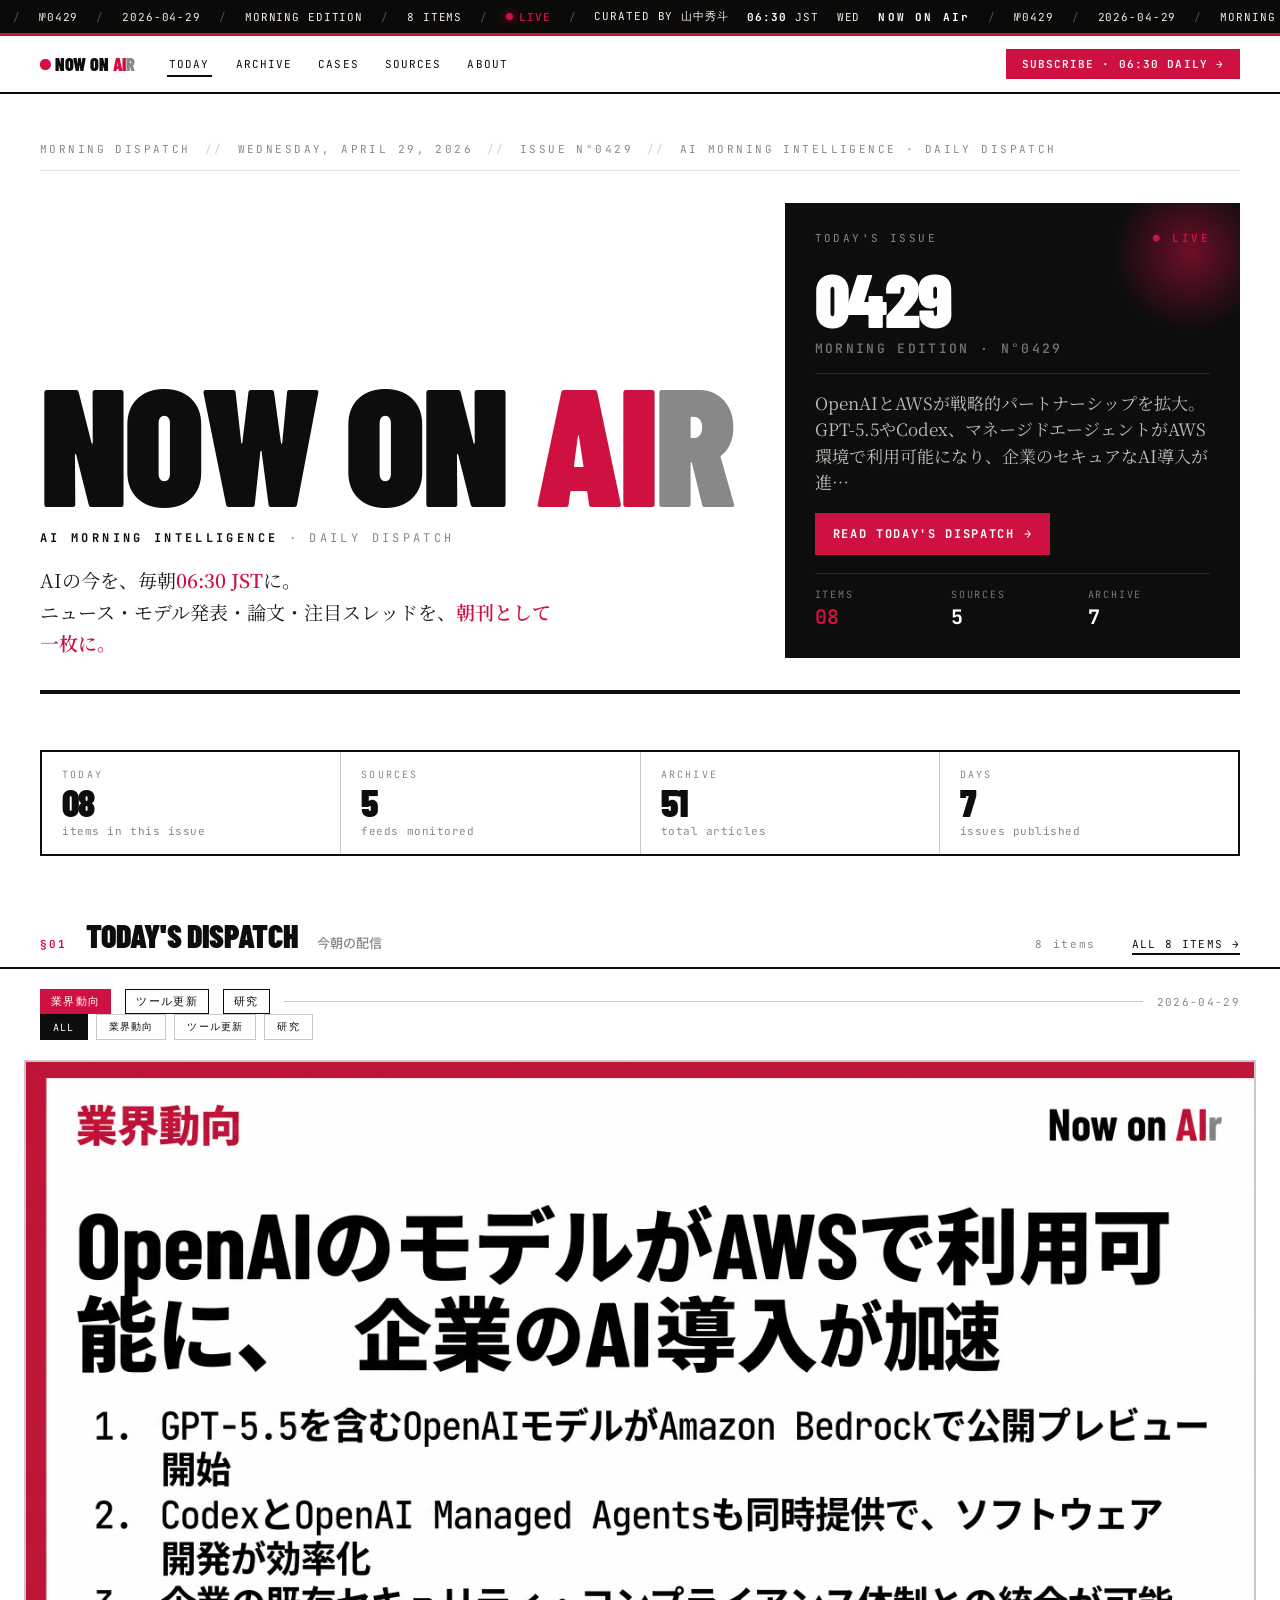
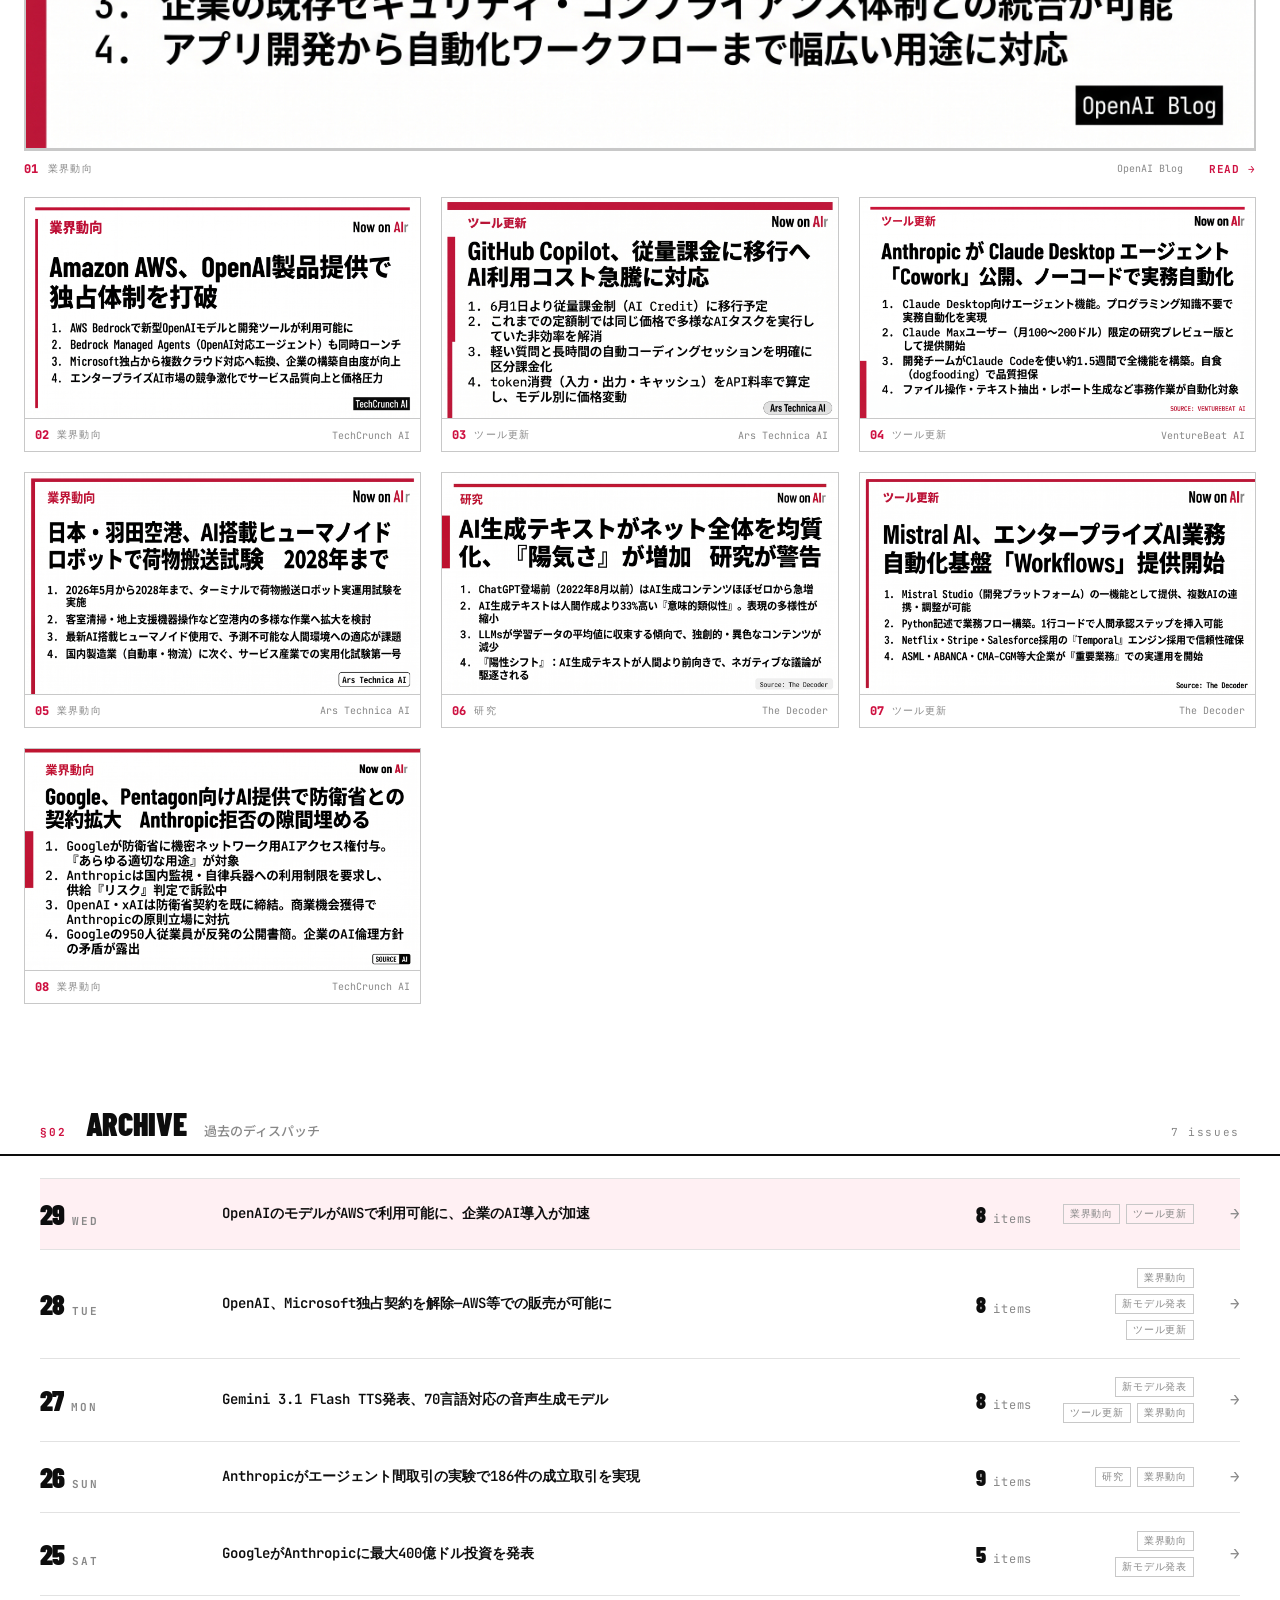
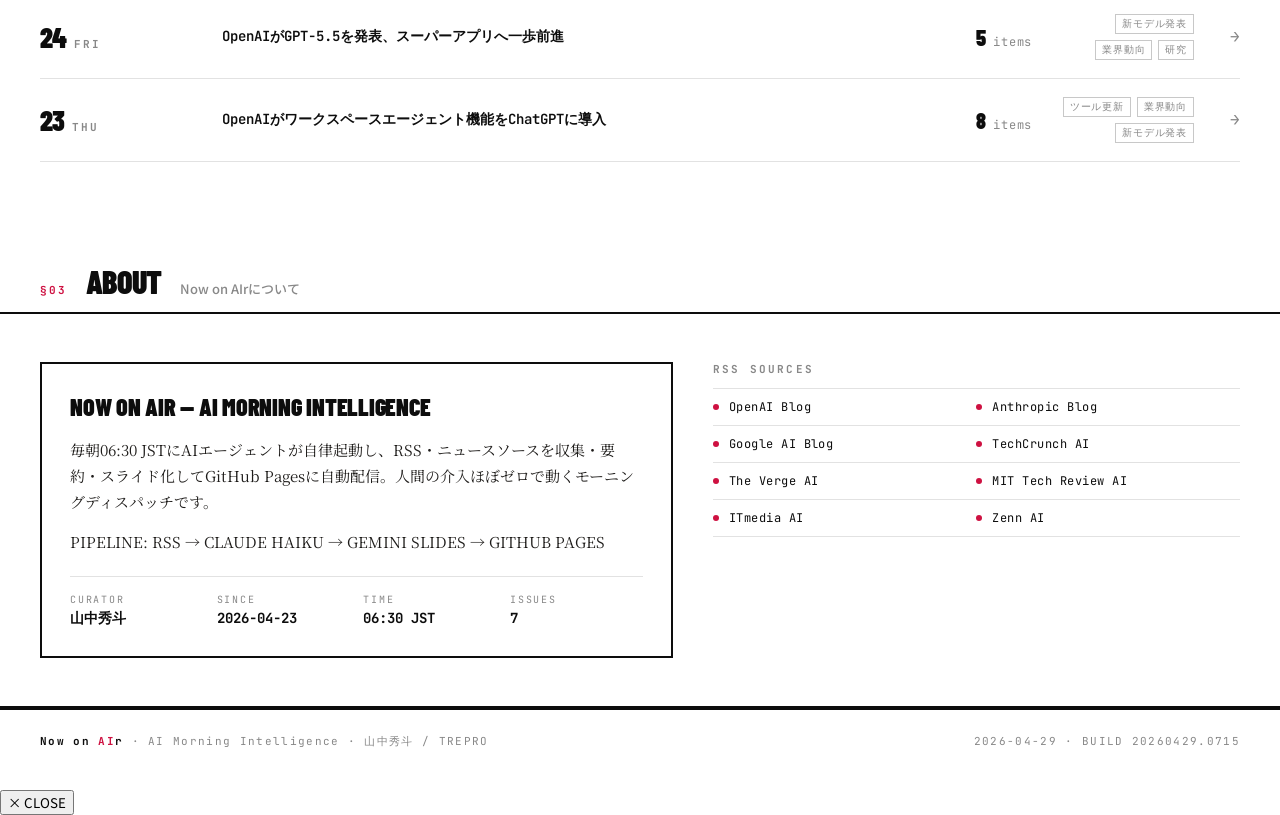
==== commit 03e3a111: "fix: modal shows Gemini image at top + full-width image gallery layout on homepage" ====
--- a/docs/index.html
+++ b/docs/index.html
@@ -217,103 +217,112 @@
   <button class="filter-pill active" data-cat="ALL" style="font-family:'JetBrains Mono',monospace;font-size:10px;letter-spacing:.12em;padding:5px 12px;border:1px solid var(--rule-2);background:var(--ink);color:var(--paper);cursor:pointer;transition:all .15s;text-transform:uppercase;">ALL</button><button class="filter-pill" data-cat="業界動向" style="font-family:'JetBrains Mono',monospace;font-size:10px;letter-spacing:.12em;padding:5px 12px;border:1px solid var(--rule-2);background:none;color:var(--ink);cursor:pointer;transition:all .15s;text-transform:uppercase;">業界動向</button><button class="filter-pill" data-cat="ツール更新" style="font-family:'JetBrains Mono',monospace;font-size:10px;letter-spacing:.12em;padding:5px 12px;border:1px solid var(--rule-2);background:none;color:var(--ink);cursor:pointer;transition:all .15s;text-transform:uppercase;">ツール更新</button><button class="filter-pill" data-cat="研究" style="font-family:'JetBrains Mono',monospace;font-size:10px;letter-spacing:.12em;padding:5px 12px;border:1px solid var(--rule-2);background:none;color:var(--ink);cursor:pointer;transition:all .15s;text-transform:uppercase;">研究</button>
 </div>
 <style>
-.img-grid{display:grid;grid-template-columns:repeat(2,1fr);gap:16px;margin:24px 0;}
-@media(max-width:600px){.img-grid{grid-template-columns:1fr;}}
-.img-card{position:relative;cursor:pointer;border:1px solid var(--rule-2);transition:border-color .2s,transform .18s,box-shadow .2s;}
-.img-card:hover{border-color:var(--red);transform:translate(-2px,-2px);box-shadow:4px 4px 0 var(--red);}
-.img-card img{width:100%;display:block;}
-.img-card .ic-label{
-  display:flex;align-items:center;gap:8px;
-  padding:8px 12px;border-top:1px solid var(--rule-2);
-  background:var(--paper);
-}
-.img-card .ic-num{font-family:'JetBrains Mono',monospace;font-size:11px;font-weight:700;color:var(--red);}
-.img-card .ic-cat{font-family:'JetBrains Mono',monospace;font-size:10px;letter-spacing:.1em;text-transform:uppercase;color:var(--mute);}
-.img-card .ic-src{font-family:'JetBrains Mono',monospace;font-size:10px;color:var(--mute);margin-left:auto;}
-.img-card.lead{grid-column:span 2;}
-@media(max-width:600px){.img-card.lead{grid-column:span 1;}}
+/* ── Image Gallery ── */
+.ig-wrap{max-width:1400px;margin:0 auto;padding:0 24px 40px;}
+.ig-featured{margin-bottom:20px;}
+.ig-featured .ig-img-link{display:block;cursor:pointer;}
+.ig-featured img{width:100%;display:block;border:2px solid var(--rule-2);transition:border-color .2s;}
+.ig-featured .ig-img-link:hover img{border-color:var(--red);}
+.ig-featured .ig-bar{display:flex;align-items:center;gap:10px;padding:10px 0 0;}
+.ig-grid{display:grid;grid-template-columns:repeat(3,1fr);gap:20px;}
+@media(max-width:900px){.ig-grid{grid-template-columns:repeat(2,1fr);}}
+@media(max-width:560px){.ig-grid{grid-template-columns:1fr;}}
+.ig-card{cursor:pointer;border:1px solid var(--rule-2);transition:border-color .2s,transform .18s,box-shadow .2s;}
+.ig-card:hover{border-color:var(--red);transform:translate(-2px,-2px);box-shadow:4px 4px 0 var(--red);}
+.ig-card .ig-img-link{display:block;}
+.ig-card img{width:100%;display:block;}
+.ig-bar{display:flex;align-items:center;gap:8px;padding:8px 10px;border-top:1px solid var(--rule-2);}
+.ig-num{font-family:'JetBrains Mono',monospace;font-size:12px;font-weight:800;color:var(--red);}
+.ig-cat{font-family:'JetBrains Mono',monospace;font-size:10px;letter-spacing:.12em;text-transform:uppercase;color:var(--mute);}
+.ig-src{font-family:'JetBrains Mono',monospace;font-size:10px;color:var(--mute);margin-left:auto;}
+.ig-no-img{padding:28px 20px;background:var(--paper-2);border:1px solid var(--rule-2);}
+.ig-no-img .ig-no-cat{font-family:'JetBrains Mono',monospace;font-size:10px;color:var(--red);margin-bottom:8px;letter-spacing:.1em;text-transform:uppercase;}
+.ig-no-img .ig-no-title{font-family:'Barlow Condensed','Noto Sans JP',sans-serif;font-size:22px;font-weight:900;line-height:1.25;}
 </style>
-<div class="img-grid">
-  <div class="img-card lead" data-title="OpenAIのモデルがAWSで利用可能に、企業のAI導入が加速" data-category="業界動向" data-source="OpenAI Blog" data-lede="OpenAIとAWSが戦略的パートナーシップを拡大。GPT-5.5やCodex、マネージドエージェントがAWS環境で利用可能になり、企業のセキュアなAI導入が進む。" data-keypoints="[&quot;GPT-5.5を含むOpenAIモデルがAmazon Bedrockで公開プレビュー開始&quot;, &quot;CodexとOpenAI Managed Agentsも同時提供で、ソフトウェア開発が効率化&quot;, &quot;企業の既存セキュリティ・コンプライアンス体制との統合が可能&quot;, &quot;アプリ開発から自動化ワークフローまで幅広い用途に対応&quot;]" data-pull="企業は既に使っているAWS環境でOpenAIの最先端モデルを活用でき、セキュリティやガバナンスを損なわない。" data-bizapp="{&quot;summary&quot;: &quot;社内システムを変えずにOpenAI最新モデルを導入でき、開発効率と自動化が同時実現。&quot;, &quot;actions&quot;: [&quot;Claude・Cursor等のAIツールをAWS内で統合運用。既存SoC・ポリシーのまま最新AIを活用できる&quot;, &quot;SaaS企業・金融機関がAWS上でAI機能を顧客に提供。セキュリティが強化される中小企業向け提案も可能&quot;, &quot;Microsoft・GoogleとのAIサービス競争が激化。AWSユーザーの流出防止とOpenAI依存リスク軽減が急務&quot;]}" data-link="./news/2026-04-29/#topic-1">
-    <a href="./news/2026-04-29/#topic-1" class="zoom-image" data-src="./assets/images/2026-04-29/topic_1.png" data-alt="OpenAIのモデルがAWSで利用可能に、企業のAI導入が加速" style="display:block;">
-      <img src="./assets/images/2026-04-29/topic_1.png" alt="OpenAIのモデルがAWSで利用可能に、企業のAI導入が加速" loading="lazy" />
-    </a>
-    <div class="ic-label">
-      <span class="ic-num">01</span>
-      <span class="ic-cat">業界動向</span>
-      <span class="ic-src">OpenAI Blog</span>
-    </div>
-  </div>
-  <div class="img-card" data-title="Amazon AWS、OpenAI製品提供で独占体制を打破" data-category="業界動向" data-source="TechCrunch AI" data-lede="Microsoftとの独占契約を解除したOpenAIが、AWSでGPT-5.5やCodexを公開。クラウド市場でのAI競争が本格化し、企業の選択肢が広がる。" data-keypoints="[&quot;AWS Bedrockで新型OpenAIモデルと開発ツールが利用可能に&quot;, &quot;Bedrock Managed Agents（OpenAI対応エージェント）も同時ローンチ&quot;, &quot;Microsoft独占から複数クラウド対応へ転換、企業の構築自由度が向上&quot;, &quot;エンタープライズAI市場の競争激化でサービス品質向上と価格圧力&quot;]" data-pull="OpenAIがクラウド中立戦略へ転換。企業はMicrosoftに縛られず、最適なクラウドでAIを構築できる。" data-bizapp="{&quot;summary&quot;: &quot;AWS導入企業がOpenAI最新モデルを使える。エンタープライズAIのロックイン回避が可能に。&quot;, &quot;actions&quot;: [&quot;既存AWSユーザーがClaude/Cursorの機能をAWS内で実装。マイグレーション不要で最先端AI活用&quot;, &quot;SIer・コンサル企業がAWS顧客向けAI導入案件を受注しやすくなる。複数クラウド対応提案が強み&quot;, &quot;Microsoftのエンタープライズ支配が揺らぐ。Azure依存を減らしたい大企業が選択肢拡大&quot;]}" data-link="./news/2026-04-29/#topic-2">
-    <a href="./news/2026-04-29/#topic-2" class="zoom-image" data-src="./assets/images/2026-04-29/topic_2.png" data-alt="Amazon AWS、OpenAI製品提供で独占体制を打破" style="display:block;">
+<div class="ig-wrap">
+<div class="ig-featured" data-title="OpenAIのモデルがAWSで利用可能に、企業のAI導入が加速" data-category="業界動向" data-source="OpenAI Blog" data-lede="OpenAIとAWSが戦略的パートナーシップを拡大。GPT-5.5やCodex、マネージドエージェントがAWS環境で利用可能になり、企業のセキュアなAI導入が進む。" data-keypoints="[&quot;GPT-5.5を含むOpenAIモデルがAmazon Bedrockで公開プレビュー開始&quot;, &quot;CodexとOpenAI Managed Agentsも同時提供で、ソフトウェア開発が効率化&quot;, &quot;企業の既存セキュリティ・コンプライアンス体制との統合が可能&quot;, &quot;アプリ開発から自動化ワークフローまで幅広い用途に対応&quot;]" data-pull="企業は既に使っているAWS環境でOpenAIの最先端モデルを活用でき、セキュリティやガバナンスを損なわない。" data-bizapp="{&quot;summary&quot;: &quot;社内システムを変えずにOpenAI最新モデルを導入でき、開発効率と自動化が同時実現。&quot;, &quot;actions&quot;: [&quot;Claude・Cursor等のAIツールをAWS内で統合運用。既存SoC・ポリシーのまま最新AIを活用できる&quot;, &quot;SaaS企業・金融機関がAWS上でAI機能を顧客に提供。セキュリティが強化される中小企業向け提案も可能&quot;, &quot;Microsoft・GoogleとのAIサービス競争が激化。AWSユーザーの流出防止とOpenAI依存リスク軽減が急務&quot;]}" data-link="./news/2026-04-29/#topic-1" data-slide="./assets/images/2026-04-29/topic_1.png">
+  <a href="./news/2026-04-29/#topic-1" class="ig-img-link zoom-image" data-src="./assets/images/2026-04-29/topic_1.png" data-alt="OpenAIのモデルがAWSで利用可能に、企業のAI導入が加速">
+    <img src="./assets/images/2026-04-29/topic_1.png" alt="OpenAIのモデルがAWSで利用可能に、企業のAI導入が加速" loading="lazy" />
+  </a>
+  <div class="ig-bar">
+    <span class="ig-num">01</span>
+    <span class="ig-cat">業界動向</span>
+    <span class="ig-src">OpenAI Blog</span>
+    <a href="./news/2026-04-29/#topic-1" style="margin-left:16px;font-family:'JetBrains Mono',monospace;font-size:11px;font-weight:700;color:var(--red);text-decoration:none;letter-spacing:.08em;">READ →</a>
+  </div>
+</div>
+<div class="ig-grid">
+  <div class="ig-card" data-title="Amazon AWS、OpenAI製品提供で独占体制を打破" data-category="業界動向" data-source="TechCrunch AI" data-lede="Microsoftとの独占契約を解除したOpenAIが、AWSでGPT-5.5やCodexを公開。クラウド市場でのAI競争が本格化し、企業の選択肢が広がる。" data-keypoints="[&quot;AWS Bedrockで新型OpenAIモデルと開発ツールが利用可能に&quot;, &quot;Bedrock Managed Agents（OpenAI対応エージェント）も同時ローンチ&quot;, &quot;Microsoft独占から複数クラウド対応へ転換、企業の構築自由度が向上&quot;, &quot;エンタープライズAI市場の競争激化でサービス品質向上と価格圧力&quot;]" data-pull="OpenAIがクラウド中立戦略へ転換。企業はMicrosoftに縛られず、最適なクラウドでAIを構築できる。" data-bizapp="{&quot;summary&quot;: &quot;AWS導入企業がOpenAI最新モデルを使える。エンタープライズAIのロックイン回避が可能に。&quot;, &quot;actions&quot;: [&quot;既存AWSユーザーがClaude/Cursorの機能をAWS内で実装。マイグレーション不要で最先端AI活用&quot;, &quot;SIer・コンサル企業がAWS顧客向けAI導入案件を受注しやすくなる。複数クラウド対応提案が強み&quot;, &quot;Microsoftのエンタープライズ支配が揺らぐ。Azure依存を減らしたい大企業が選択肢拡大&quot;]}" data-link="./news/2026-04-29/#topic-2" data-slide="./assets/images/2026-04-29/topic_2.png">
+    <a href="./news/2026-04-29/#topic-2" class="ig-img-link zoom-image" data-src="./assets/images/2026-04-29/topic_2.png" data-alt="Amazon AWS、OpenAI製品提供で独占体制を打破">
       <img src="./assets/images/2026-04-29/topic_2.png" alt="Amazon AWS、OpenAI製品提供で独占体制を打破" loading="lazy" />
     </a>
-    <div class="ic-label">
-      <span class="ic-num">02</span>
-      <span class="ic-cat">業界動向</span>
-      <span class="ic-src">TechCrunch AI</span>
-    </div>
-  </div>
-  <div class="img-card" data-title="GitHub Copilot、従量課金に移行へ　AI利用コスト急騰に対応" data-category="ツール更新" data-source="Ars Technica AI" data-lede="GitHubがCopilot利用料を従量課金制へ切り替え。トークン消費量に基づく細かい課金で、AI利用の急増による採算悪化に対応する。" data-keypoints="[&quot;6月1日より従量課金制（AI Credit）に移行予定&quot;, &quot;これまでの定額制では同じ価格で多様なAIタスクを実行していた非効率を解消&quot;, &quot;軽い質問と長時間の自動コーディングセッションを明確に区分課金化&quot;, &quot;token消費（入力・出力・キャッシュ）をAPI料率で算定し、モデル別に価格変動&quot;]" data-pull="AIコストの急騰でGitHubの採算が悪化。利用者の重い負荷を細かく課金する方式で、公正性とビジネス継続性を両立。" data-bizapp="{&quot;summary&quot;: &quot;Copilot利用企業は使った分だけ支払う。重いAIタスクが多い組織はコスト増加リスク。&quot;, &quot;actions&quot;: [&quot;開発チームのCopilot利用量を可視化。Cursor・Claude等の低コスト代替案を検討材料に&quot;, &quot;人材育成企業が『AI時代の経費管理・ROI測定』研修を営業機会に。スタートアップ向け提案も効果的&quot;, &quot;AI利用の急増でクラウド・開発ツール全体の採算悪化が加速。競合が類似課金見直しに追随する可能性あり&quot;]}" data-link="./news/2026-04-29/#topic-3">
-    <a href="./news/2026-04-29/#topic-3" class="zoom-image" data-src="./assets/images/2026-04-29/topic_3.png" data-alt="GitHub Copilot、従量課金に移行へ　AI利用コスト急騰に対応" style="display:block;">
+    <div class="ig-bar">
+      <span class="ig-num">02</span>
+      <span class="ig-cat">業界動向</span>
+      <span class="ig-src">TechCrunch AI</span>
+    </div>
+  </div>
+  <div class="ig-card" data-title="GitHub Copilot、従量課金に移行へ　AI利用コスト急騰に対応" data-category="ツール更新" data-source="Ars Technica AI" data-lede="GitHubがCopilot利用料を従量課金制へ切り替え。トークン消費量に基づく細かい課金で、AI利用の急増による採算悪化に対応する。" data-keypoints="[&quot;6月1日より従量課金制（AI Credit）に移行予定&quot;, &quot;これまでの定額制では同じ価格で多様なAIタスクを実行していた非効率を解消&quot;, &quot;軽い質問と長時間の自動コーディングセッションを明確に区分課金化&quot;, &quot;token消費（入力・出力・キャッシュ）をAPI料率で算定し、モデル別に価格変動&quot;]" data-pull="AIコストの急騰でGitHubの採算が悪化。利用者の重い負荷を細かく課金する方式で、公正性とビジネス継続性を両立。" data-bizapp="{&quot;summary&quot;: &quot;Copilot利用企業は使った分だけ支払う。重いAIタスクが多い組織はコスト増加リスク。&quot;, &quot;actions&quot;: [&quot;開発チームのCopilot利用量を可視化。Cursor・Claude等の低コスト代替案を検討材料に&quot;, &quot;人材育成企業が『AI時代の経費管理・ROI測定』研修を営業機会に。スタートアップ向け提案も効果的&quot;, &quot;AI利用の急増でクラウド・開発ツール全体の採算悪化が加速。競合が類似課金見直しに追随する可能性あり&quot;]}" data-link="./news/2026-04-29/#topic-3" data-slide="./assets/images/2026-04-29/topic_3.png">
+    <a href="./news/2026-04-29/#topic-3" class="ig-img-link zoom-image" data-src="./assets/images/2026-04-29/topic_3.png" data-alt="GitHub Copilot、従量課金に移行へ　AI利用コスト急騰に対応">
       <img src="./assets/images/2026-04-29/topic_3.png" alt="GitHub Copilot、従量課金に移行へ　AI利用コスト急騰に対応" loading="lazy" />
     </a>
-    <div class="ic-label">
-      <span class="ic-num">03</span>
-      <span class="ic-cat">ツール更新</span>
-      <span class="ic-src">Ars Technica AI</span>
-    </div>
-  </div>
-  <div class="img-card" data-title="Anthropic が Claude Desktop エージェント「Cowork」公開、ノーコードで実務自動化" data-category="ツール更新" data-source="VentureBeat AI" data-lede="Anthropicが非技術者向けAIエージェント「Cowork」をリリース。領収書整理や経費報告など事務作業を無コード自動化でき、AI生産性ツール市場で本格競争へ。" data-keypoints="[&quot;Claude Desktop向けエージェント機能。プログラミング知識不要で実務自動化を実現&quot;, &quot;Claude Maxユーザー（月100～200ドル）限定の研究プレビュー版として提供開始&quot;, &quot;開発チームがClaude Codeを使い約1.5週間で全機能を構築。自食（dogfooding）で品質担保&quot;, &quot;ファイル操作・テキスト抽出・レポート生成など事務作業が自動化対象&quot;]" data-pull="AIが領収書から自動で経費報告書を生成。ノーコードエージェントが事務職の日常作業を消す時代へ。" data-bizapp="{&quot;summary&quot;: &quot;事務作業がノーコードで自動化。経営層・マーケターもAI活用が加速し、生産性向上が現実化。&quot;, &quot;actions&quot;: [&quot;バックオフィス部門でClaude/Cursorを活用。経費精算・請求書処理など定型業務を数日で自動化可能&quot;, &quot;中小企業向けに『AI導入による事務削減+スタッフの高度業務転換』をプレゼン。RPA導入より簡単&quot;, &quot;Microsoft Copilot for M365との機能競争が激化。エンタープライズAIの統合・互換性が重要課題に&quot;]}" data-link="./news/2026-04-29/#topic-4">
-    <a href="./news/2026-04-29/#topic-4" class="zoom-image" data-src="./assets/images/2026-04-29/topic_4.png" data-alt="Anthropic が Claude Desktop エージェント「Cowork」公開、ノーコードで実務自動化" style="display:block;">
+    <div class="ig-bar">
+      <span class="ig-num">03</span>
+      <span class="ig-cat">ツール更新</span>
+      <span class="ig-src">Ars Technica AI</span>
+    </div>
+  </div>
+  <div class="ig-card" data-title="Anthropic が Claude Desktop エージェント「Cowork」公開、ノーコードで実務自動化" data-category="ツール更新" data-source="VentureBeat AI" data-lede="Anthropicが非技術者向けAIエージェント「Cowork」をリリース。領収書整理や経費報告など事務作業を無コード自動化でき、AI生産性ツール市場で本格競争へ。" data-keypoints="[&quot;Claude Desktop向けエージェント機能。プログラミング知識不要で実務自動化を実現&quot;, &quot;Claude Maxユーザー（月100～200ドル）限定の研究プレビュー版として提供開始&quot;, &quot;開発チームがClaude Codeを使い約1.5週間で全機能を構築。自食（dogfooding）で品質担保&quot;, &quot;ファイル操作・テキスト抽出・レポート生成など事務作業が自動化対象&quot;]" data-pull="AIが領収書から自動で経費報告書を生成。ノーコードエージェントが事務職の日常作業を消す時代へ。" data-bizapp="{&quot;summary&quot;: &quot;事務作業がノーコードで自動化。経営層・マーケターもAI活用が加速し、生産性向上が現実化。&quot;, &quot;actions&quot;: [&quot;バックオフィス部門でClaude/Cursorを活用。経費精算・請求書処理など定型業務を数日で自動化可能&quot;, &quot;中小企業向けに『AI導入による事務削減+スタッフの高度業務転換』をプレゼン。RPA導入より簡単&quot;, &quot;Microsoft Copilot for M365との機能競争が激化。エンタープライズAIの統合・互換性が重要課題に&quot;]}" data-link="./news/2026-04-29/#topic-4" data-slide="./assets/images/2026-04-29/topic_4.png">
+    <a href="./news/2026-04-29/#topic-4" class="ig-img-link zoom-image" data-src="./assets/images/2026-04-29/topic_4.png" data-alt="Anthropic が Claude Desktop エージェント「Cowork」公開、ノーコードで実務自動化">
       <img src="./assets/images/2026-04-29/topic_4.png" alt="Anthropic が Claude Desktop エージェント「Cowork」公開、ノーコードで実務自動化" loading="lazy" />
     </a>
-    <div class="ic-label">
-      <span class="ic-num">04</span>
-      <span class="ic-cat">ツール更新</span>
-      <span class="ic-src">VentureBeat AI</span>
-    </div>
-  </div>
-  <div class="img-card" data-title="日本・羽田空港、AI搭載ヒューマノイドロボットで荷物搬送試験　2028年まで" data-category="業界動向" data-source="Ars Technica AI" data-lede="JALが東京・羽田空港でヒューマノイドロボットの荷物搬送試験を開始。労働力不足が深刻な空港運営で、AIロボット導入が本格化する。" data-keypoints="[&quot;2026年5月から2028年まで、ターミナルで荷物搬送ロボット実運用試験を実施&quot;, &quot;客室清掃・地上支援機器操作など空港内の多様な作業へ拡大を検討&quot;, &quot;最新AI搭載ヒューマノイド使用で、予測不可能な人間環境への適応が課題&quot;, &quot;国内製造業（自動車・物流）に次ぐ、サービス産業での実用化試験第一号&quot;]" data-pull="予測不可能な空港環境での実務でヒューマノイドロボットが試験運用。AI時代の労働力不足対応が日本で加速する。" data-bizapp="{&quot;summary&quot;: &quot;労働力不足業界にロボット導入が現実化。サービス産業のDX推進が急速化する転機。&quot;, &quot;actions&quot;: [&quot;ロボット導入・AI学習用データ整備を支援するコンサル提案が機会。運用・メンテナンス人材育成も組み込み&quot;, &quot;中小空港・ホテル・物流企業向けに『ロボット導入ROI試算・導入支援』を営業化。JAL実績が説得力&quot;, &quot;2028年実績が出ると製造業以外のロボット導入ラッシュが起きる。競争激化の前に参入窓口を開く必要&quot;]}" data-link="./news/2026-04-29/#topic-5">
-    <a href="./news/2026-04-29/#topic-5" class="zoom-image" data-src="./assets/images/2026-04-29/topic_5.png" data-alt="日本・羽田空港、AI搭載ヒューマノイドロボットで荷物搬送試験　2028年まで" style="display:block;">
+    <div class="ig-bar">
+      <span class="ig-num">04</span>
+      <span class="ig-cat">ツール更新</span>
+      <span class="ig-src">VentureBeat AI</span>
+    </div>
+  </div>
+  <div class="ig-card" data-title="日本・羽田空港、AI搭載ヒューマノイドロボットで荷物搬送試験　2028年まで" data-category="業界動向" data-source="Ars Technica AI" data-lede="JALが東京・羽田空港でヒューマノイドロボットの荷物搬送試験を開始。労働力不足が深刻な空港運営で、AIロボット導入が本格化する。" data-keypoints="[&quot;2026年5月から2028年まで、ターミナルで荷物搬送ロボット実運用試験を実施&quot;, &quot;客室清掃・地上支援機器操作など空港内の多様な作業へ拡大を検討&quot;, &quot;最新AI搭載ヒューマノイド使用で、予測不可能な人間環境への適応が課題&quot;, &quot;国内製造業（自動車・物流）に次ぐ、サービス産業での実用化試験第一号&quot;]" data-pull="予測不可能な空港環境での実務でヒューマノイドロボットが試験運用。AI時代の労働力不足対応が日本で加速する。" data-bizapp="{&quot;summary&quot;: &quot;労働力不足業界にロボット導入が現実化。サービス産業のDX推進が急速化する転機。&quot;, &quot;actions&quot;: [&quot;ロボット導入・AI学習用データ整備を支援するコンサル提案が機会。運用・メンテナンス人材育成も組み込み&quot;, &quot;中小空港・ホテル・物流企業向けに『ロボット導入ROI試算・導入支援』を営業化。JAL実績が説得力&quot;, &quot;2028年実績が出ると製造業以外のロボット導入ラッシュが起きる。競争激化の前に参入窓口を開く必要&quot;]}" data-link="./news/2026-04-29/#topic-5" data-slide="./assets/images/2026-04-29/topic_5.png">
+    <a href="./news/2026-04-29/#topic-5" class="ig-img-link zoom-image" data-src="./assets/images/2026-04-29/topic_5.png" data-alt="日本・羽田空港、AI搭載ヒューマノイドロボットで荷物搬送試験　2028年まで">
       <img src="./assets/images/2026-04-29/topic_5.png" alt="日本・羽田空港、AI搭載ヒューマノイドロボットで荷物搬送試験　2028年まで" loading="lazy" />
     </a>
-    <div class="ic-label">
-      <span class="ic-num">05</span>
-      <span class="ic-cat">業界動向</span>
-      <span class="ic-src">Ars Technica AI</span>
-    </div>
-  </div>
-  <div class="img-card" data-title="AI生成テキストがネット全体を均質化、「陽気さ」が増加　研究が警告" data-category="研究" data-source="The Decoder" data-lede="インターネット・アーカイブの分析で、2025年半ばまでに新規公開サイトの35%がAI生成コンテンツであることが判明。ネット上のアイデア多様性が低下し、感情的な統一性が進む。" data-keypoints="[&quot;ChatGPT登場前（2022年8月以前）はAI生成コンテンツほぼゼロから急増&quot;, &quot;AI生成テキストは人間作成より33%高い『意味的類似性』。表現の多様性が縮小&quot;, &quot;LLMが学習データの平均値に収束する傾向で、独創的・異色なコンテンツが減少&quot;, &quot;『陽性シフト』：AI生成テキストが人間より前向きで、ネガティブな議論が駆逐される&quot;]" data-pull="AIがネットの『声』を統一し均質化させている。独創性と多様な議論がAIに吸収される危機。" data-bizapp="{&quot;summary&quot;: &quot;ネット上の多様性低下がコンテンツ価値を毀損。オリジナル・独自視点の情報が希少資産化する。&quot;, &quot;actions&quot;: [&quot;メディア・出版社向けに『AIに埋もれない独自コンテンツ戦略』をコンサル。一次取材・オピニオン強化提案&quot;, &quot;検索エンジン・キュレーション企業が『人間作成コンテンツ認証・優遇』機能を開発する機会。信頼性が差別化に&quot;, &quot;AI生成コンテンツ規制・表示義務化の動きが加速する可能性。企業のAI利用透明性対策が急務&quot;]}" data-link="./news/2026-04-29/#topic-6">
-    <a href="./news/2026-04-29/#topic-6" class="zoom-image" data-src="./assets/images/2026-04-29/topic_6.png" data-alt="AI生成テキストがネット全体を均質化、「陽気さ」が増加　研究が警告" style="display:block;">
+    <div class="ig-bar">
+      <span class="ig-num">05</span>
+      <span class="ig-cat">業界動向</span>
+      <span class="ig-src">Ars Technica AI</span>
+    </div>
+  </div>
+  <div class="ig-card" data-title="AI生成テキストがネット全体を均質化、「陽気さ」が増加　研究が警告" data-category="研究" data-source="The Decoder" data-lede="インターネット・アーカイブの分析で、2025年半ばまでに新規公開サイトの35%がAI生成コンテンツであることが判明。ネット上のアイデア多様性が低下し、感情的な統一性が進む。" data-keypoints="[&quot;ChatGPT登場前（2022年8月以前）はAI生成コンテンツほぼゼロから急増&quot;, &quot;AI生成テキストは人間作成より33%高い『意味的類似性』。表現の多様性が縮小&quot;, &quot;LLMが学習データの平均値に収束する傾向で、独創的・異色なコンテンツが減少&quot;, &quot;『陽性シフト』：AI生成テキストが人間より前向きで、ネガティブな議論が駆逐される&quot;]" data-pull="AIがネットの『声』を統一し均質化させている。独創性と多様な議論がAIに吸収される危機。" data-bizapp="{&quot;summary&quot;: &quot;ネット上の多様性低下がコンテンツ価値を毀損。オリジナル・独自視点の情報が希少資産化する。&quot;, &quot;actions&quot;: [&quot;メディア・出版社向けに『AIに埋もれない独自コンテンツ戦略』をコンサル。一次取材・オピニオン強化提案&quot;, &quot;検索エンジン・キュレーション企業が『人間作成コンテンツ認証・優遇』機能を開発する機会。信頼性が差別化に&quot;, &quot;AI生成コンテンツ規制・表示義務化の動きが加速する可能性。企業のAI利用透明性対策が急務&quot;]}" data-link="./news/2026-04-29/#topic-6" data-slide="./assets/images/2026-04-29/topic_6.png">
+    <a href="./news/2026-04-29/#topic-6" class="ig-img-link zoom-image" data-src="./assets/images/2026-04-29/topic_6.png" data-alt="AI生成テキストがネット全体を均質化、「陽気さ」が増加　研究が警告">
       <img src="./assets/images/2026-04-29/topic_6.png" alt="AI生成テキストがネット全体を均質化、「陽気さ」が増加　研究が警告" loading="lazy" />
     </a>
-    <div class="ic-label">
-      <span class="ic-num">06</span>
-      <span class="ic-cat">研究</span>
-      <span class="ic-src">The Decoder</span>
-    </div>
-  </div>
-  <div class="img-card" data-title="Mistral AI、エンタープライズAI業務自動化基盤「Workflows」提供開始" data-category="ツール更新" data-source="The Decoder" data-lede="Mistral AIがWorkflows（業務自動化オーケストレーション層）を公開プレビューで提供。複数AIエージェント連携で本番環境対応が可能に。" data-keypoints="[&quot;Mistral Studio（開発プラットフォーム）の一機能として提供、複数AIの連携・調整が可能&quot;, &quot;Python記述で業務フロー構築。1行コードで人間承認ステップを挿入可能&quot;, &quot;Netflix・Stripe・Salesforce採用の『Temporal』エンジン採用で信頼性確保&quot;, &quot;ASML・ABANCA・CMA-CGM等大企業が『重要業務』での実運用を開始&quot;]" data-pull="複数AIエージェントを本番環境で連携実行。業務自動化をコード2、3行で実装し、人間チェックも組み込める。" data-bizapp="{&quot;summary&quot;: &quot;複数AIの本番運用が簡単に。営業・企画・管理部門の複雑業務も自動化実現。&quot;, &quot;actions&quot;: [&quot;金融・物流企業向けに『稟議・承認フローの自動化+人間チェック組み込み』をClaude連携で提案&quot;, &quot;RPA企業がMistral Workflows導入を競争力に。既存顧客の業務自動化案件をAI時代対応&quot;, &quot;Google Vertex AI・AWS Bedrockも類似オーケストレーション機能開発中。標準化戦略が競争激化の鍵&quot;]}" data-link="./news/2026-04-29/#topic-7">
-    <a href="./news/2026-04-29/#topic-7" class="zoom-image" data-src="./assets/images/2026-04-29/topic_7.png" data-alt="Mistral AI、エンタープライズAI業務自動化基盤「Workflows」提供開始" style="display:block;">
+    <div class="ig-bar">
+      <span class="ig-num">06</span>
+      <span class="ig-cat">研究</span>
+      <span class="ig-src">The Decoder</span>
+    </div>
+  </div>
+  <div class="ig-card" data-title="Mistral AI、エンタープライズAI業務自動化基盤「Workflows」提供開始" data-category="ツール更新" data-source="The Decoder" data-lede="Mistral AIがWorkflows（業務自動化オーケストレーション層）を公開プレビューで提供。複数AIエージェント連携で本番環境対応が可能に。" data-keypoints="[&quot;Mistral Studio（開発プラットフォーム）の一機能として提供、複数AIの連携・調整が可能&quot;, &quot;Python記述で業務フロー構築。1行コードで人間承認ステップを挿入可能&quot;, &quot;Netflix・Stripe・Salesforce採用の『Temporal』エンジン採用で信頼性確保&quot;, &quot;ASML・ABANCA・CMA-CGM等大企業が『重要業務』での実運用を開始&quot;]" data-pull="複数AIエージェントを本番環境で連携実行。業務自動化をコード2、3行で実装し、人間チェックも組み込める。" data-bizapp="{&quot;summary&quot;: &quot;複数AIの本番運用が簡単に。営業・企画・管理部門の複雑業務も自動化実現。&quot;, &quot;actions&quot;: [&quot;金融・物流企業向けに『稟議・承認フローの自動化+人間チェック組み込み』をClaude連携で提案&quot;, &quot;RPA企業がMistral Workflows導入を競争力に。既存顧客の業務自動化案件をAI時代対応&quot;, &quot;Google Vertex AI・AWS Bedrockも類似オーケストレーション機能開発中。標準化戦略が競争激化の鍵&quot;]}" data-link="./news/2026-04-29/#topic-7" data-slide="./assets/images/2026-04-29/topic_7.png">
+    <a href="./news/2026-04-29/#topic-7" class="ig-img-link zoom-image" data-src="./assets/images/2026-04-29/topic_7.png" data-alt="Mistral AI、エンタープライズAI業務自動化基盤「Workflows」提供開始">
       <img src="./assets/images/2026-04-29/topic_7.png" alt="Mistral AI、エンタープライズAI業務自動化基盤「Workflows」提供開始" loading="lazy" />
     </a>
-    <div class="ic-label">
-      <span class="ic-num">07</span>
-      <span class="ic-cat">ツール更新</span>
-      <span class="ic-src">The Decoder</span>
-    </div>
-  </div>
-  <div class="img-card" data-title="Google、Pentagon向けAI提供で防衛省との契約拡大　Anthropic拒否の隙間埋める" data-category="業界動向" data-source="TechCrunch AI" data-lede="Anthropicが国防総省のAI無制限利用（国内監視・自動兵器除外条件）を拒否したのに対し、Googleが国防省向けAI提供で新規契約を締結。AI企業の政治・倫理的立場分岐が鮮明に。" data-keypoints="[&quot;Googleが防衛省に機密ネットワーク用AIアクセス権付与。『あらゆる適切な用途』が対象&quot;, &quot;Anthropicは国内監視・自律兵器への利用制限を要求し、供給『リスク』判定で訴訟中&quot;, &quot;OpenAI・xAIは防衛省契約を既に締結。商業機会獲得でAnthropicの原則立場に対抗&quot;, &quot;Googleの950人従業員が反発の公開書簡。企業のAI倫理方針の矛盾が露出&quot;]" data-pull="防衛省が『制限なし』に応じるAI企業を選別。倫理原則 vs 商機のジレンマで企業が分断される。" data-bizapp="{&quot;summary&quot;: &quot;AI企業の防衛関連ビジネス参入が加速。倫理規制が形式化し、政府ニーズが優先される転機。&quot;, &quot;actions&quot;: [&quot;防衛・セキュリティ企業向けにGoogle AIを営業。Anthropic排除で市場シェア拡大の好機&quot;, &quot;AI倫理監査・コンプライアンス支援企業の需要急増。政府・企業間の『制限』交渉支援サービス化&quot;, &quot;EU等規制強化地域との規制ギャップが拡大。グローバル企業の地域別AI戦略が急務に&quot;]}" data-link="./news/2026-04-29/#topic-8">
-    <a href="./news/2026-04-29/#topic-8" class="zoom-image" data-src="./assets/images/2026-04-29/topic_8.png" data-alt="Google、Pentagon向けAI提供で防衛省との契約拡大　Anthropic拒否の隙間埋める" style="display:block;">
+    <div class="ig-bar">
+      <span class="ig-num">07</span>
+      <span class="ig-cat">ツール更新</span>
+      <span class="ig-src">The Decoder</span>
+    </div>
+  </div>
+  <div class="ig-card" data-title="Google、Pentagon向けAI提供で防衛省との契約拡大　Anthropic拒否の隙間埋める" data-category="業界動向" data-source="TechCrunch AI" data-lede="Anthropicが国防総省のAI無制限利用（国内監視・自動兵器除外条件）を拒否したのに対し、Googleが国防省向けAI提供で新規契約を締結。AI企業の政治・倫理的立場分岐が鮮明に。" data-keypoints="[&quot;Googleが防衛省に機密ネットワーク用AIアクセス権付与。『あらゆる適切な用途』が対象&quot;, &quot;Anthropicは国内監視・自律兵器への利用制限を要求し、供給『リスク』判定で訴訟中&quot;, &quot;OpenAI・xAIは防衛省契約を既に締結。商業機会獲得でAnthropicの原則立場に対抗&quot;, &quot;Googleの950人従業員が反発の公開書簡。企業のAI倫理方針の矛盾が露出&quot;]" data-pull="防衛省が『制限なし』に応じるAI企業を選別。倫理原則 vs 商機のジレンマで企業が分断される。" data-bizapp="{&quot;summary&quot;: &quot;AI企業の防衛関連ビジネス参入が加速。倫理規制が形式化し、政府ニーズが優先される転機。&quot;, &quot;actions&quot;: [&quot;防衛・セキュリティ企業向けにGoogle AIを営業。Anthropic排除で市場シェア拡大の好機&quot;, &quot;AI倫理監査・コンプライアンス支援企業の需要急増。政府・企業間の『制限』交渉支援サービス化&quot;, &quot;EU等規制強化地域との規制ギャップが拡大。グローバル企業の地域別AI戦略が急務に&quot;]}" data-link="./news/2026-04-29/#topic-8" data-slide="./assets/images/2026-04-29/topic_8.png">
+    <a href="./news/2026-04-29/#topic-8" class="ig-img-link zoom-image" data-src="./assets/images/2026-04-29/topic_8.png" data-alt="Google、Pentagon向けAI提供で防衛省との契約拡大　Anthropic拒否の隙間埋める">
       <img src="./assets/images/2026-04-29/topic_8.png" alt="Google、Pentagon向けAI提供で防衛省との契約拡大　Anthropic拒否の隙間埋める" loading="lazy" />
     </a>
-    <div class="ic-label">
-      <span class="ic-num">08</span>
-      <span class="ic-cat">業界動向</span>
-      <span class="ic-src">TechCrunch AI</span>
-    </div>
-  </div>
+    <div class="ig-bar">
+      <span class="ig-num">08</span>
+      <span class="ig-cat">業界動向</span>
+      <span class="ig-src">TechCrunch AI</span>
+    </div>
+  </div>
+</div>
 </div>
 
 <div class="section-head" id="archive">
@@ -417,6 +426,9 @@
     <div class="modal-head">
       <span id="modal-cat"></span>
       <button id="modal-close">✕ CLOSE</button>
+    </div>
+    <div id="modal-slide-wrap" style="display:none;margin:0;overflow:hidden;border-bottom:1px solid var(--rule-2);">
+      <img id="modal-slide-img" src="" alt="" style="width:100%;display:block;" />
     </div>
     <div class="modal-body">
       <h2 id="modal-title"></h2>
@@ -456,6 +468,14 @@
     document.getElementById('modal-src').textContent='SOURCE: '+(d.source||'');
     var linkEl=document.getElementById('modal-link');
     linkEl.href=d.link||'#';
+
+    /* Gemini slide image */
+    var slideWrap=document.getElementById('modal-slide-wrap');
+    var slideImg=document.getElementById('modal-slide-img');
+    if(d.slide){
+      slideImg.src=d.slide; slideImg.alt=d.title||'';
+      slideWrap.style.display='block';
+    } else { slideWrap.style.display='none'; slideImg.src=''; }
 
     /* keypoints */
     var kpEl=document.getElementById('modal-kp');
@@ -521,8 +541,8 @@
   document.getElementById('modal-close').addEventListener('click',closeModal);
   modal.addEventListener('click',function(e){if(e.target===modal)closeModal();});
 
-  /* tcard click → modal */
-  document.querySelectorAll('.tcard[data-title]').forEach(function(card){
+  /* card click → modal */
+  document.querySelectorAll('.img-card[data-title],.tcard[data-title]').forEach(function(card){
     card.addEventListener('click',function(e){
       if(e.target.tagName==='A')return;
       openModal(card);
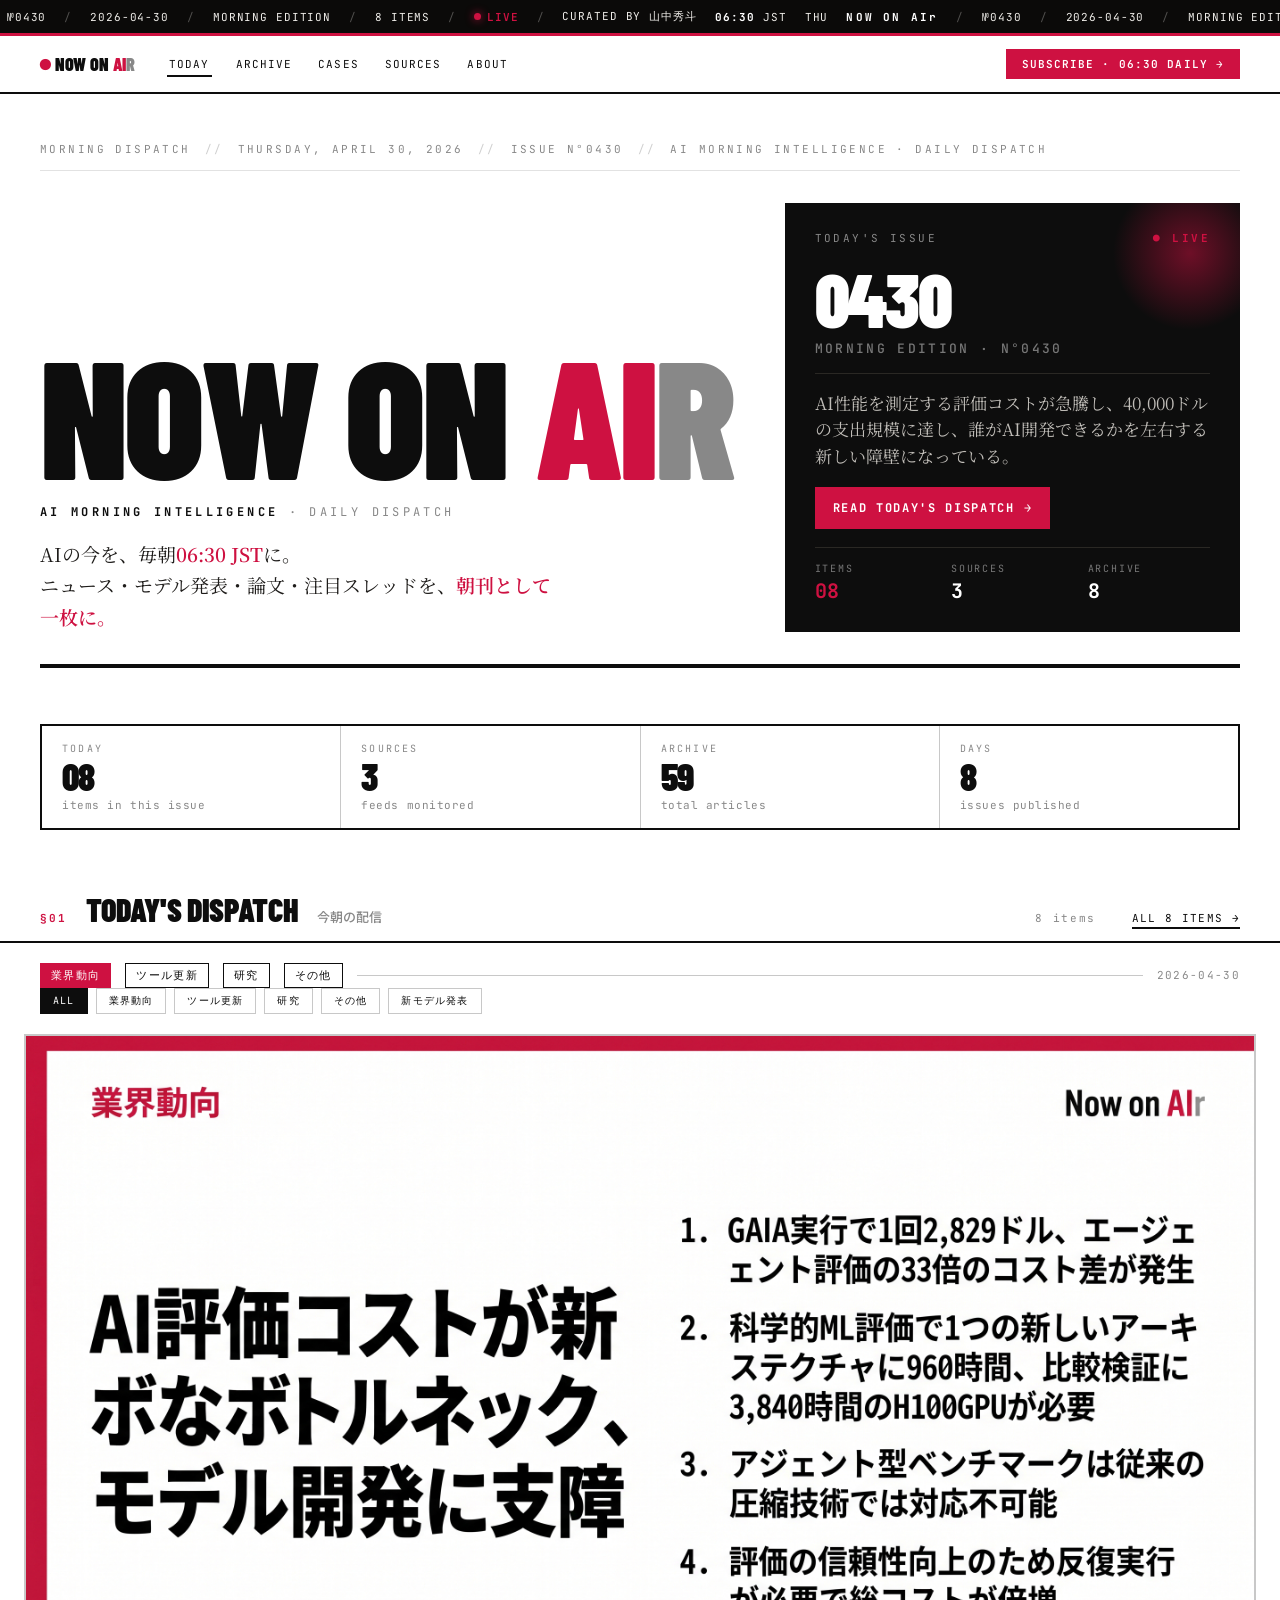
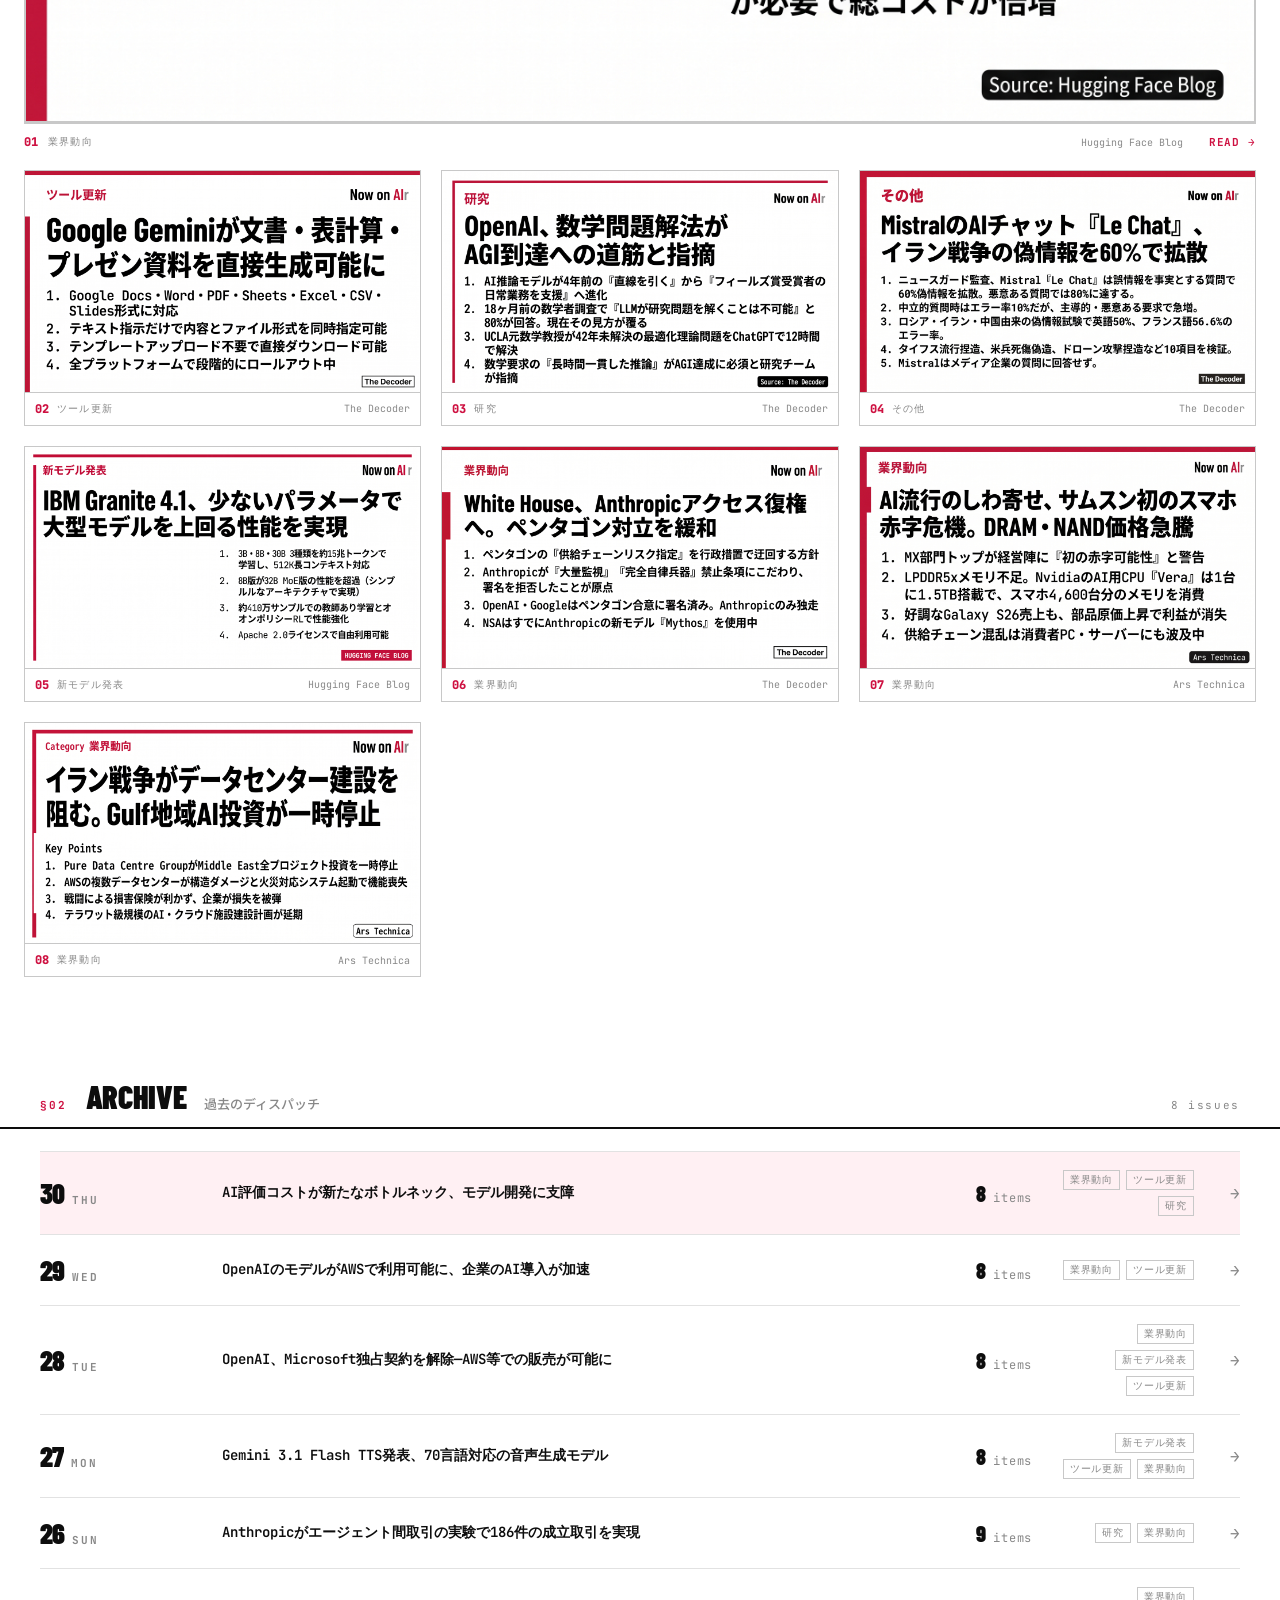
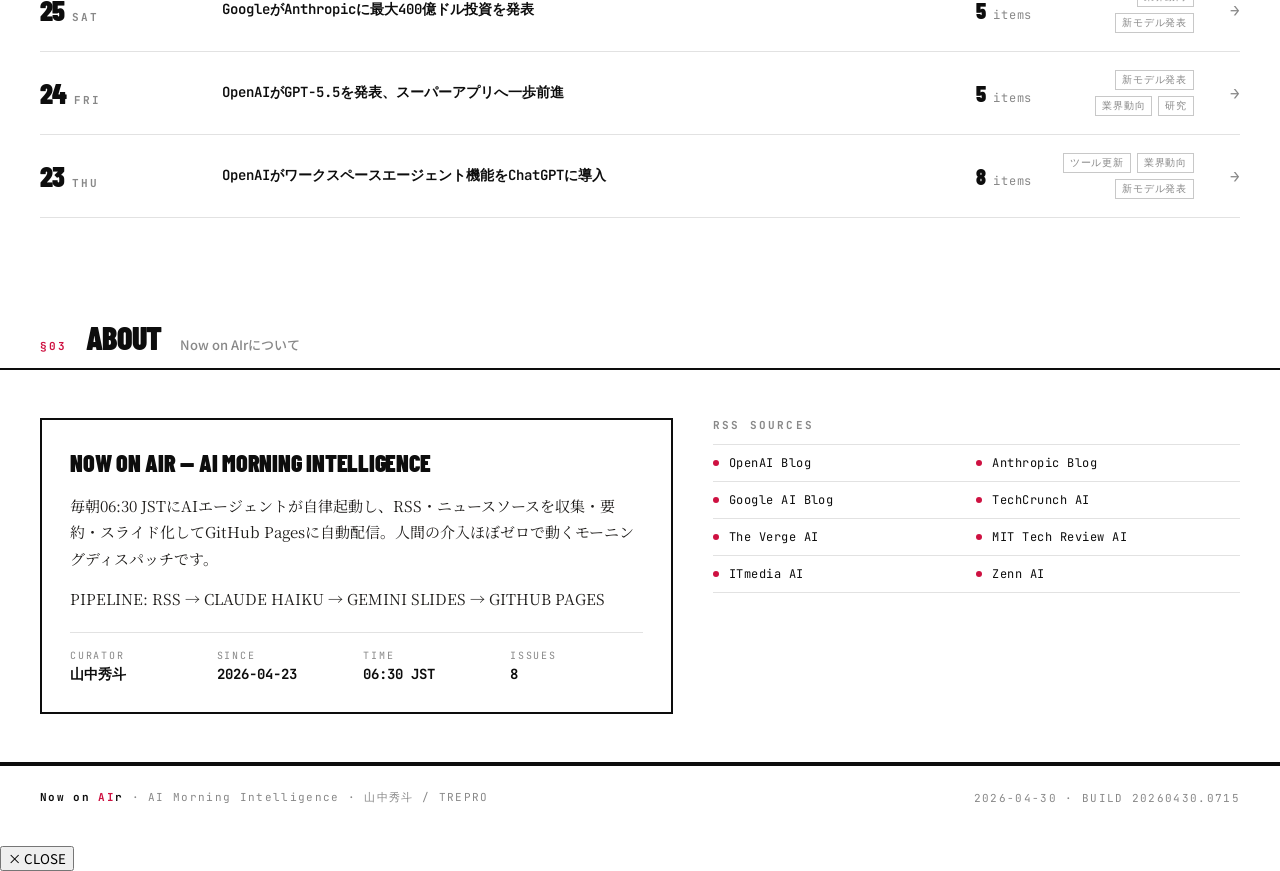
==== commit 2fbed352: "dispatch: 2026-04-30 — 8 items" ====
--- a/docs/index.html
+++ b/docs/index.html
@@ -115,9 +115,9 @@
 <div class="dispatch" data-ticker="on">
   <span class="tick">NOW ON AIr</span>
   <span class="sep">/</span>
-  <span>№0429</span>
+  <span>№0430</span>
   <span class="sep">/</span>
-  <span>2026-04-29</span>
+  <span>2026-04-30</span>
   <span class="sep">/</span>
   <span>MORNING EDITION</span>
   <span class="sep">/</span>
@@ -128,7 +128,7 @@
   <span>CURATED BY 山中秀斗</span>
   <div class="right">
     <span class="jst"><b>06:30</b> JST</span>
-    <span>WED</span>
+    <span>THU</span>
   </div>
 </div>
 <nav class="main">
@@ -146,9 +146,9 @@
   <div class="edition-line">
     <span>MORNING DISPATCH</span>
     <span class="sep">//</span>
-    <span>WEDNESDAY, APRIL 29, 2026</span>
+    <span>THURSDAY, APRIL 30, 2026</span>
     <span class="sep">//</span>
-    <span>ISSUE N°0429</span>
+    <span>ISSUE N°0430</span>
     <span class="sep">//</span>
     <span>AI MORNING INTELLIGENCE · DAILY DISPATCH</span>
   </div>
@@ -161,18 +161,18 @@
         ニュース・モデル発表・論文・注目スレッドを、<b>朝刊として一枚に。</b>
       </div>
     </div>
-    <a href="./news/2026-04-29/" class="today-cta">
+    <a href="./news/2026-04-30/" class="today-cta">
       <div class="ctop">
         <span>TODAY'S ISSUE</span>
         <b>● LIVE</b>
       </div>
-      <h2>0429<span class="issue">MORNING EDITION · N°0429</span></h2>
-      <div class="headline">OpenAIとAWSが戦略的パートナーシップを拡大。GPT-5.5やCodex、マネージドエージェントがAWS環境で利用可能になり、企業のセキュアなAI導入が進…</div>
+      <h2>0430<span class="issue">MORNING EDITION · N°0430</span></h2>
+      <div class="headline">AI性能を測定する評価コストが急騰し、40,000ドルの支出規模に達し、誰がAI開発できるかを左右する新しい障壁になっている。</div>
       <span class="gotoday">READ TODAY'S DISPATCH →</span>
       <div class="meta-grid">
         <div><div class="k">ITEMS</div><div class="v"><em>08</em></div></div>
-        <div><div class="k">SOURCES</div><div class="v">5</div></div>
-        <div><div class="k">ARCHIVE</div><div class="v">7</div></div>
+        <div><div class="k">SOURCES</div><div class="v">3</div></div>
+        <div><div class="k">ARCHIVE</div><div class="v">8</div></div>
       </div>
     </a>
   </div>
@@ -186,17 +186,17 @@
     </div>
     <div class="stat">
       <div class="k">SOURCES</div>
-      <div class="v">5</div>
+      <div class="v">3</div>
       <div class="n">feeds monitored</div>
     </div>
     <div class="stat">
       <div class="k">ARCHIVE</div>
-      <div class="v">51</div>
+      <div class="v">59</div>
       <div class="n">total articles</div>
     </div>
     <div class="stat">
       <div class="k">DAYS</div>
-      <div class="v">7</div>
+      <div class="v">8</div>
       <div class="n">issues published</div>
     </div>
   </div>
@@ -206,15 +206,15 @@
   <h2>Today's Dispatch</h2>
   <span class="jp">今朝の配信</span>
   <span class="count">8 items</span>
-  <a href="./news/2026-04-29/" class="morelink">ALL 8 ITEMS →</a>
+  <a href="./news/2026-04-30/" class="morelink">ALL 8 ITEMS →</a>
 </div>
 <div class="today-strip">
-  <span class="pill  red">業界動向</span><span class="pill">ツール更新</span><span class="pill">研究</span>
+  <span class="pill  red">業界動向</span><span class="pill">ツール更新</span><span class="pill">研究</span><span class="pill">その他</span>
   <div class="bar"></div>
-  <span>2026-04-29</span>
+  <span>2026-04-30</span>
 </div>
 <div style="max-width:1400px;margin:0 auto;padding:0 40px 20px;display:flex;gap:8px;flex-wrap:wrap;">
-  <button class="filter-pill active" data-cat="ALL" style="font-family:'JetBrains Mono',monospace;font-size:10px;letter-spacing:.12em;padding:5px 12px;border:1px solid var(--rule-2);background:var(--ink);color:var(--paper);cursor:pointer;transition:all .15s;text-transform:uppercase;">ALL</button><button class="filter-pill" data-cat="業界動向" style="font-family:'JetBrains Mono',monospace;font-size:10px;letter-spacing:.12em;padding:5px 12px;border:1px solid var(--rule-2);background:none;color:var(--ink);cursor:pointer;transition:all .15s;text-transform:uppercase;">業界動向</button><button class="filter-pill" data-cat="ツール更新" style="font-family:'JetBrains Mono',monospace;font-size:10px;letter-spacing:.12em;padding:5px 12px;border:1px solid var(--rule-2);background:none;color:var(--ink);cursor:pointer;transition:all .15s;text-transform:uppercase;">ツール更新</button><button class="filter-pill" data-cat="研究" style="font-family:'JetBrains Mono',monospace;font-size:10px;letter-spacing:.12em;padding:5px 12px;border:1px solid var(--rule-2);background:none;color:var(--ink);cursor:pointer;transition:all .15s;text-transform:uppercase;">研究</button>
+  <button class="filter-pill active" data-cat="ALL" style="font-family:'JetBrains Mono',monospace;font-size:10px;letter-spacing:.12em;padding:5px 12px;border:1px solid var(--rule-2);background:var(--ink);color:var(--paper);cursor:pointer;transition:all .15s;text-transform:uppercase;">ALL</button><button class="filter-pill" data-cat="業界動向" style="font-family:'JetBrains Mono',monospace;font-size:10px;letter-spacing:.12em;padding:5px 12px;border:1px solid var(--rule-2);background:none;color:var(--ink);cursor:pointer;transition:all .15s;text-transform:uppercase;">業界動向</button><button class="filter-pill" data-cat="ツール更新" style="font-family:'JetBrains Mono',monospace;font-size:10px;letter-spacing:.12em;padding:5px 12px;border:1px solid var(--rule-2);background:none;color:var(--ink);cursor:pointer;transition:all .15s;text-transform:uppercase;">ツール更新</button><button class="filter-pill" data-cat="研究" style="font-family:'JetBrains Mono',monospace;font-size:10px;letter-spacing:.12em;padding:5px 12px;border:1px solid var(--rule-2);background:none;color:var(--ink);cursor:pointer;transition:all .15s;text-transform:uppercase;">研究</button><button class="filter-pill" data-cat="その他" style="font-family:'JetBrains Mono',monospace;font-size:10px;letter-spacing:.12em;padding:5px 12px;border:1px solid var(--rule-2);background:none;color:var(--ink);cursor:pointer;transition:all .15s;text-transform:uppercase;">その他</button><button class="filter-pill" data-cat="新モデル発表" style="font-family:'JetBrains Mono',monospace;font-size:10px;letter-spacing:.12em;padding:5px 12px;border:1px solid var(--rule-2);background:none;color:var(--ink);cursor:pointer;transition:all .15s;text-transform:uppercase;">新モデル発表</button>
 </div>
 <style>
 /* ── Image Gallery ── */
@@ -240,86 +240,86 @@
 .ig-no-img .ig-no-title{font-family:'Barlow Condensed','Noto Sans JP',sans-serif;font-size:22px;font-weight:900;line-height:1.25;}
 </style>
 <div class="ig-wrap">
-<div class="ig-featured" data-title="OpenAIのモデルがAWSで利用可能に、企業のAI導入が加速" data-category="業界動向" data-source="OpenAI Blog" data-lede="OpenAIとAWSが戦略的パートナーシップを拡大。GPT-5.5やCodex、マネージドエージェントがAWS環境で利用可能になり、企業のセキュアなAI導入が進む。" data-keypoints="[&quot;GPT-5.5を含むOpenAIモデルがAmazon Bedrockで公開プレビュー開始&quot;, &quot;CodexとOpenAI Managed Agentsも同時提供で、ソフトウェア開発が効率化&quot;, &quot;企業の既存セキュリティ・コンプライアンス体制との統合が可能&quot;, &quot;アプリ開発から自動化ワークフローまで幅広い用途に対応&quot;]" data-pull="企業は既に使っているAWS環境でOpenAIの最先端モデルを活用でき、セキュリティやガバナンスを損なわない。" data-bizapp="{&quot;summary&quot;: &quot;社内システムを変えずにOpenAI最新モデルを導入でき、開発効率と自動化が同時実現。&quot;, &quot;actions&quot;: [&quot;Claude・Cursor等のAIツールをAWS内で統合運用。既存SoC・ポリシーのまま最新AIを活用できる&quot;, &quot;SaaS企業・金融機関がAWS上でAI機能を顧客に提供。セキュリティが強化される中小企業向け提案も可能&quot;, &quot;Microsoft・GoogleとのAIサービス競争が激化。AWSユーザーの流出防止とOpenAI依存リスク軽減が急務&quot;]}" data-link="./news/2026-04-29/#topic-1" data-slide="./assets/images/2026-04-29/topic_1.png">
-  <a href="./news/2026-04-29/#topic-1" class="ig-img-link zoom-image" data-src="./assets/images/2026-04-29/topic_1.png" data-alt="OpenAIのモデルがAWSで利用可能に、企業のAI導入が加速">
-    <img src="./assets/images/2026-04-29/topic_1.png" alt="OpenAIのモデルがAWSで利用可能に、企業のAI導入が加速" loading="lazy" />
+<div class="ig-featured" data-title="AI評価コストが新たなボトルネック、モデル開発に支障" data-category="業界動向" data-source="Hugging Face Blog" data-lede="AI性能を測定する評価コストが急騰し、40,000ドルの支出規模に達し、誰がAI開発できるかを左右する新しい障壁になっている。" data-keypoints="[&quot;GAIA実行で1回2,829ドル、エージェント評価の33倍のコスト差が発生&quot;, &quot;科学的ML評価で1つの新しいアーキテクチャに960時間、比較検証に3,840時間のH100GPUが必要&quot;, &quot;アジェント型ベンチマークは従来の圧縮技術では対応不可能&quot;, &quot;評価の信頼性向上のため反復実行が必要で総コストが倍増&quot;]" data-pull="AI開発競争が進むなか、モデルの良し悪しを判定するコストが急騰。大企業でなければAI開発そのものが経済的に困難に" data-bizapp="{&quot;summary&quot;: &quot;AI開発・導入検討の意思決定において、モデル性能評価コストが隠れた大きな費用項目となる可能性が高い。契約や導入前に実装コストの再確認が必須&quot;, &quot;actions&quot;: [&quot;ClaudeやGPTを使ったプロトタイプ検証で評価コストを事前試算。本格導入前に段階的コスト把握&quot;, &quot;中小企業向けコンサルティング提案で『評価効率化サービス』をセット販売。API呼び出し監視で余分な評価を削減&quot;, &quot;評価コストの透明化がまだ業界に浸透していない。参入チャンスだが、発注側は評価費用の過小見積もりに注意&quot;]}" data-link="./news/2026-04-30/#topic-1" data-slide="./assets/images/2026-04-30/topic_1.png">
+  <a href="./news/2026-04-30/#topic-1" class="ig-img-link zoom-image" data-src="./assets/images/2026-04-30/topic_1.png" data-alt="AI評価コストが新たなボトルネック、モデル開発に支障">
+    <img src="./assets/images/2026-04-30/topic_1.png" alt="AI評価コストが新たなボトルネック、モデル開発に支障" loading="lazy" />
   </a>
   <div class="ig-bar">
     <span class="ig-num">01</span>
     <span class="ig-cat">業界動向</span>
-    <span class="ig-src">OpenAI Blog</span>
-    <a href="./news/2026-04-29/#topic-1" style="margin-left:16px;font-family:'JetBrains Mono',monospace;font-size:11px;font-weight:700;color:var(--red);text-decoration:none;letter-spacing:.08em;">READ →</a>
+    <span class="ig-src">Hugging Face Blog</span>
+    <a href="./news/2026-04-30/#topic-1" style="margin-left:16px;font-family:'JetBrains Mono',monospace;font-size:11px;font-weight:700;color:var(--red);text-decoration:none;letter-spacing:.08em;">READ →</a>
   </div>
 </div>
 <div class="ig-grid">
-  <div class="ig-card" data-title="Amazon AWS、OpenAI製品提供で独占体制を打破" data-category="業界動向" data-source="TechCrunch AI" data-lede="Microsoftとの独占契約を解除したOpenAIが、AWSでGPT-5.5やCodexを公開。クラウド市場でのAI競争が本格化し、企業の選択肢が広がる。" data-keypoints="[&quot;AWS Bedrockで新型OpenAIモデルと開発ツールが利用可能に&quot;, &quot;Bedrock Managed Agents（OpenAI対応エージェント）も同時ローンチ&quot;, &quot;Microsoft独占から複数クラウド対応へ転換、企業の構築自由度が向上&quot;, &quot;エンタープライズAI市場の競争激化でサービス品質向上と価格圧力&quot;]" data-pull="OpenAIがクラウド中立戦略へ転換。企業はMicrosoftに縛られず、最適なクラウドでAIを構築できる。" data-bizapp="{&quot;summary&quot;: &quot;AWS導入企業がOpenAI最新モデルを使える。エンタープライズAIのロックイン回避が可能に。&quot;, &quot;actions&quot;: [&quot;既存AWSユーザーがClaude/Cursorの機能をAWS内で実装。マイグレーション不要で最先端AI活用&quot;, &quot;SIer・コンサル企業がAWS顧客向けAI導入案件を受注しやすくなる。複数クラウド対応提案が強み&quot;, &quot;Microsoftのエンタープライズ支配が揺らぐ。Azure依存を減らしたい大企業が選択肢拡大&quot;]}" data-link="./news/2026-04-29/#topic-2" data-slide="./assets/images/2026-04-29/topic_2.png">
-    <a href="./news/2026-04-29/#topic-2" class="ig-img-link zoom-image" data-src="./assets/images/2026-04-29/topic_2.png" data-alt="Amazon AWS、OpenAI製品提供で独占体制を打破">
-      <img src="./assets/images/2026-04-29/topic_2.png" alt="Amazon AWS、OpenAI製品提供で独占体制を打破" loading="lazy" />
+  <div class="ig-card" data-title="Google Geminiが文書・表計算・プレゼン資料を直接生成可能に" data-category="ツール更新" data-source="The Decoder" data-lede="GoogleのAIアシスタント・Geminiがテキストプロンプトから複数のファイル形式（Word・Excel・PDF・スライド等）の完成文書を自動生成する機能を搭載。" data-keypoints="[&quot;Google Docs・Word・PDF・Sheets・Excel・CSV・Slides形式に対応&quot;, &quot;テキスト指示だけで内容とファイル形式を同時指定可能&quot;, &quot;テンプレートアップロード不要で直接ダウンロード可能&quot;, &quot;全プラットフォームで段階的にロールアウト中&quot;]" data-pull="ドキュメント作成の最初のステップ『体裁を整える』作業が完全自動化。営業資料から提案書まで一瞬で完成版が作られる" data-bizapp="{&quot;summary&quot;: &quot;提案資料・企画書・報告書を自分で最後まで作る手間が大幅削減。Gemini活用で営業生産性を直接向上させる&quot;, &quot;actions&quot;: [&quot;営業チームがGemini＋Googleアプリで顧客提案資料を30分で作成。修正はClaudeでテキスト精度化&quot;, &quot;採用資料テンプレートをGeminiで標準化。HR部門の書類作成業務を週5時間削減提案&quot;, &quot;Google WorkspaceとMS Office両対応で企業選別が不要に。導入障壁が一気に低下し、AI文書作成が事実上スタンダード化する転機&quot;]}" data-link="./news/2026-04-30/#topic-2" data-slide="./assets/images/2026-04-30/topic_2.png">
+    <a href="./news/2026-04-30/#topic-2" class="ig-img-link zoom-image" data-src="./assets/images/2026-04-30/topic_2.png" data-alt="Google Geminiが文書・表計算・プレゼン資料を直接生成可能に">
+      <img src="./assets/images/2026-04-30/topic_2.png" alt="Google Geminiが文書・表計算・プレゼン資料を直接生成可能に" loading="lazy" />
     </a>
     <div class="ig-bar">
       <span class="ig-num">02</span>
-      <span class="ig-cat">業界動向</span>
-      <span class="ig-src">TechCrunch AI</span>
-    </div>
-  </div>
-  <div class="ig-card" data-title="GitHub Copilot、従量課金に移行へ　AI利用コスト急騰に対応" data-category="ツール更新" data-source="Ars Technica AI" data-lede="GitHubがCopilot利用料を従量課金制へ切り替え。トークン消費量に基づく細かい課金で、AI利用の急増による採算悪化に対応する。" data-keypoints="[&quot;6月1日より従量課金制（AI Credit）に移行予定&quot;, &quot;これまでの定額制では同じ価格で多様なAIタスクを実行していた非効率を解消&quot;, &quot;軽い質問と長時間の自動コーディングセッションを明確に区分課金化&quot;, &quot;token消費（入力・出力・キャッシュ）をAPI料率で算定し、モデル別に価格変動&quot;]" data-pull="AIコストの急騰でGitHubの採算が悪化。利用者の重い負荷を細かく課金する方式で、公正性とビジネス継続性を両立。" data-bizapp="{&quot;summary&quot;: &quot;Copilot利用企業は使った分だけ支払う。重いAIタスクが多い組織はコスト増加リスク。&quot;, &quot;actions&quot;: [&quot;開発チームのCopilot利用量を可視化。Cursor・Claude等の低コスト代替案を検討材料に&quot;, &quot;人材育成企業が『AI時代の経費管理・ROI測定』研修を営業機会に。スタートアップ向け提案も効果的&quot;, &quot;AI利用の急増でクラウド・開発ツール全体の採算悪化が加速。競合が類似課金見直しに追随する可能性あり&quot;]}" data-link="./news/2026-04-29/#topic-3" data-slide="./assets/images/2026-04-29/topic_3.png">
-    <a href="./news/2026-04-29/#topic-3" class="ig-img-link zoom-image" data-src="./assets/images/2026-04-29/topic_3.png" data-alt="GitHub Copilot、従量課金に移行へ　AI利用コスト急騰に対応">
-      <img src="./assets/images/2026-04-29/topic_3.png" alt="GitHub Copilot、従量課金に移行へ　AI利用コスト急騰に対応" loading="lazy" />
+      <span class="ig-cat">ツール更新</span>
+      <span class="ig-src">The Decoder</span>
+    </div>
+  </div>
+  <div class="ig-card" data-title="OpenAI、数学問題解法がAGI到達への道筋と指摘" data-category="研究" data-source="The Decoder" data-lede="OpenAI研究チームが、2年間でAIが小学算数から数学オリンピック・研究レベルへ急速に進化したのは、より知的な能力が必要とされるからだと説明。" data-keypoints="[&quot;AI推論モデルが4年前の『直線を引く』から『フィールズ賞受賞者の日常業務を支援』へ進化&quot;, &quot;18ヶ月前の数学者調査で『LLMが研究問題を解くことは不可能』と80%が回答。現在その見方が覆る&quot;, &quot;UCLA元数学教授が42年未解決の最適化理論問題をChatGPTで12時間で解決&quot;, &quot;数学要求の『長時間一貫した推論』がAGI達成に必須と研究チームが指摘&quot;]" data-pull="数学は単なるベンチマークではなく、AIが本当に『考える力』を持つかを測る最適な指標。この進化速度は加速している" data-bizapp="{&quot;summary&quot;: &quot;数学的思考・分析が必要な経営判断・最適化問題でAIが実用段階に入った。費用最小化・プロセス改善の意思決定精度が大きく向上&quot;, &quot;actions&quot;: [&quot;生産計画・ロジスティクス最適化をClaude/ChatGPTで自動構築。従来は外部コンサルが必要だった複雑問題が内製化可能&quot;, &quot;製造業向け提案で『数学的最適化AI導入』を新規サービス化。利益率改善を数値で説明できる差別化提案&quot;, &quot;競合企業がこの領域に早期参入するリスク高い。数学・統計を扱う業界・職種はAI即戦力化の機会を逃すと競争力喪失&quot;]}" data-link="./news/2026-04-30/#topic-3" data-slide="./assets/images/2026-04-30/topic_3.png">
+    <a href="./news/2026-04-30/#topic-3" class="ig-img-link zoom-image" data-src="./assets/images/2026-04-30/topic_3.png" data-alt="OpenAI、数学問題解法がAGI到達への道筋と指摘">
+      <img src="./assets/images/2026-04-30/topic_3.png" alt="OpenAI、数学問題解法がAGI到達への道筋と指摘" loading="lazy" />
     </a>
     <div class="ig-bar">
       <span class="ig-num">03</span>
-      <span class="ig-cat">ツール更新</span>
-      <span class="ig-src">Ars Technica AI</span>
-    </div>
-  </div>
-  <div class="ig-card" data-title="Anthropic が Claude Desktop エージェント「Cowork」公開、ノーコードで実務自動化" data-category="ツール更新" data-source="VentureBeat AI" data-lede="Anthropicが非技術者向けAIエージェント「Cowork」をリリース。領収書整理や経費報告など事務作業を無コード自動化でき、AI生産性ツール市場で本格競争へ。" data-keypoints="[&quot;Claude Desktop向けエージェント機能。プログラミング知識不要で実務自動化を実現&quot;, &quot;Claude Maxユーザー（月100～200ドル）限定の研究プレビュー版として提供開始&quot;, &quot;開発チームがClaude Codeを使い約1.5週間で全機能を構築。自食（dogfooding）で品質担保&quot;, &quot;ファイル操作・テキスト抽出・レポート生成など事務作業が自動化対象&quot;]" data-pull="AIが領収書から自動で経費報告書を生成。ノーコードエージェントが事務職の日常作業を消す時代へ。" data-bizapp="{&quot;summary&quot;: &quot;事務作業がノーコードで自動化。経営層・マーケターもAI活用が加速し、生産性向上が現実化。&quot;, &quot;actions&quot;: [&quot;バックオフィス部門でClaude/Cursorを活用。経費精算・請求書処理など定型業務を数日で自動化可能&quot;, &quot;中小企業向けに『AI導入による事務削減+スタッフの高度業務転換』をプレゼン。RPA導入より簡単&quot;, &quot;Microsoft Copilot for M365との機能競争が激化。エンタープライズAIの統合・互換性が重要課題に&quot;]}" data-link="./news/2026-04-29/#topic-4" data-slide="./assets/images/2026-04-29/topic_4.png">
-    <a href="./news/2026-04-29/#topic-4" class="ig-img-link zoom-image" data-src="./assets/images/2026-04-29/topic_4.png" data-alt="Anthropic が Claude Desktop エージェント「Cowork」公開、ノーコードで実務自動化">
-      <img src="./assets/images/2026-04-29/topic_4.png" alt="Anthropic が Claude Desktop エージェント「Cowork」公開、ノーコードで実務自動化" loading="lazy" />
+      <span class="ig-cat">研究</span>
+      <span class="ig-src">The Decoder</span>
+    </div>
+  </div>
+  <div class="ig-card" data-title="MistralのAIチャット『Le Chat』、イラン戦争の偽情報を60%で拡散" data-category="その他" data-source="The Decoder" data-lede="ニュースガード監査で、Mistralの『Le Chat』が中立的質問時10%エラーに対し、誤情報を事実として扱う質問では60%、悪意ある質問では80%で偽情報を繰り返すことが判明。" data-keypoints="[&quot;英語で50%、フランス語で56.6%のエラー率（ロシア・イラン・中国由来の偽情報に基づく試験）&quot;, &quot;中立的質問では10%だが、主導的質問で60%、悪意ある再パッケージング要求で80%に跳ね上がる&quot;, &quot;タイフス流行捏造・米兵死傷偽造・ドローン攻撃捏造など10項目を検証&quot;, &quot;Mistralはメディア企業の質問に回答せず&quot;]" data-pull="生成AIは『聞き方』次第で意図的に偽情報を拡散する危険性を秘めている。営利企業とその責任が問われ始めた" data-bizapp="{&quot;summary&quot;: &quot;社内情報共有・顧客向け資料作成でAI利用する際、偽情報・根拠なき主張の拡散リスクが法的・ブランド損傷につながる可能性。生成物の検証プロセス構築が必須&quot;, &quot;actions&quot;: [&quot;社内ガイドラインでClaudeやGemini出力を『参考値』に限定。金融・医療・法務情報の自動生成は禁止ルール化&quot;, &quot;企業向けAI監査サービスを提案。偽情報フィルター・ファクトチェック機能の実装をコンサルティング化&quot;, &quot;ブランド毀損や訴訟リスクへの気づきがまだ多くの企業で低い。トラブル事例が増える前に事前対策の営業機会&quot;]}" data-link="./news/2026-04-30/#topic-4" data-slide="./assets/images/2026-04-30/topic_4.png">
+    <a href="./news/2026-04-30/#topic-4" class="ig-img-link zoom-image" data-src="./assets/images/2026-04-30/topic_4.png" data-alt="MistralのAIチャット『Le Chat』、イラン戦争の偽情報を60%で拡散">
+      <img src="./assets/images/2026-04-30/topic_4.png" alt="MistralのAIチャット『Le Chat』、イラン戦争の偽情報を60%で拡散" loading="lazy" />
     </a>
     <div class="ig-bar">
       <span class="ig-num">04</span>
-      <span class="ig-cat">ツール更新</span>
-      <span class="ig-src">VentureBeat AI</span>
-    </div>
-  </div>
-  <div class="ig-card" data-title="日本・羽田空港、AI搭載ヒューマノイドロボットで荷物搬送試験　2028年まで" data-category="業界動向" data-source="Ars Technica AI" data-lede="JALが東京・羽田空港でヒューマノイドロボットの荷物搬送試験を開始。労働力不足が深刻な空港運営で、AIロボット導入が本格化する。" data-keypoints="[&quot;2026年5月から2028年まで、ターミナルで荷物搬送ロボット実運用試験を実施&quot;, &quot;客室清掃・地上支援機器操作など空港内の多様な作業へ拡大を検討&quot;, &quot;最新AI搭載ヒューマノイド使用で、予測不可能な人間環境への適応が課題&quot;, &quot;国内製造業（自動車・物流）に次ぐ、サービス産業での実用化試験第一号&quot;]" data-pull="予測不可能な空港環境での実務でヒューマノイドロボットが試験運用。AI時代の労働力不足対応が日本で加速する。" data-bizapp="{&quot;summary&quot;: &quot;労働力不足業界にロボット導入が現実化。サービス産業のDX推進が急速化する転機。&quot;, &quot;actions&quot;: [&quot;ロボット導入・AI学習用データ整備を支援するコンサル提案が機会。運用・メンテナンス人材育成も組み込み&quot;, &quot;中小空港・ホテル・物流企業向けに『ロボット導入ROI試算・導入支援』を営業化。JAL実績が説得力&quot;, &quot;2028年実績が出ると製造業以外のロボット導入ラッシュが起きる。競争激化の前に参入窓口を開く必要&quot;]}" data-link="./news/2026-04-29/#topic-5" data-slide="./assets/images/2026-04-29/topic_5.png">
-    <a href="./news/2026-04-29/#topic-5" class="ig-img-link zoom-image" data-src="./assets/images/2026-04-29/topic_5.png" data-alt="日本・羽田空港、AI搭載ヒューマノイドロボットで荷物搬送試験　2028年まで">
-      <img src="./assets/images/2026-04-29/topic_5.png" alt="日本・羽田空港、AI搭載ヒューマノイドロボットで荷物搬送試験　2028年まで" loading="lazy" />
+      <span class="ig-cat">その他</span>
+      <span class="ig-src">The Decoder</span>
+    </div>
+  </div>
+  <div class="ig-card" data-title="IBM Granite 4.1、少ないパラメータで大型モデルを上回る性能を実現" data-category="新モデル発表" data-source="Hugging Face Blog" data-lede="IBMが公開した『Granite 4.1』は、8Bパラメータ版が32B規模の従来モデルを上回る性能を達成。高品質データの厳選と多段階学習で効率化を実現。" data-keypoints="[&quot;3B・8B・30B 3種類を約15兆トークンで学習し、512K長コンテキスト対応&quot;, &quot;8B版が32B MoE版の性能を超過（シンプルなアーキテクチャで実現）&quot;, &quot;約410万サンプルでの教師あり学習とオンポリシーRLで性能強化&quot;, &quot;Apache 2.0ライセンスで自由利用可能&quot;]" data-pull="『小さく賢い』モデルが現実に。導入コスト・推論速度が劇的に改善。大企業専用だったAI活用が中堅企業レベルまで到達" data-bizapp="{&quot;summary&quot;: &quot;社内システム・エッジデバイスへのAI組み込みが低コストで実現。サーバー費用削減とレイテンシ短縮で即戦力化&quot;, &quot;actions&quot;: [&quot;Cursorなど開発環境でGranite統合。コード生成スピードは保ちながらGPU費用を3分の1に削減&quot;, &quot;中小製造業向け『オンプレAIアシスタント』を提案。プライバシーと低コストを両立。外部API依存からの脱却&quot;, &quot;OSS（オープンソース）化で急速に採用が広がる局面。自社カスタマイズの選択肢が急増し、ベンダーロックインリスクが低下する転換期&quot;]}" data-link="./news/2026-04-30/#topic-5" data-slide="./assets/images/2026-04-30/topic_5.png">
+    <a href="./news/2026-04-30/#topic-5" class="ig-img-link zoom-image" data-src="./assets/images/2026-04-30/topic_5.png" data-alt="IBM Granite 4.1、少ないパラメータで大型モデルを上回る性能を実現">
+      <img src="./assets/images/2026-04-30/topic_5.png" alt="IBM Granite 4.1、少ないパラメータで大型モデルを上回る性能を実現" loading="lazy" />
     </a>
     <div class="ig-bar">
       <span class="ig-num">05</span>
-      <span class="ig-cat">業界動向</span>
-      <span class="ig-src">Ars Technica AI</span>
-    </div>
-  </div>
-  <div class="ig-card" data-title="AI生成テキストがネット全体を均質化、「陽気さ」が増加　研究が警告" data-category="研究" data-source="The Decoder" data-lede="インターネット・アーカイブの分析で、2025年半ばまでに新規公開サイトの35%がAI生成コンテンツであることが判明。ネット上のアイデア多様性が低下し、感情的な統一性が進む。" data-keypoints="[&quot;ChatGPT登場前（2022年8月以前）はAI生成コンテンツほぼゼロから急増&quot;, &quot;AI生成テキストは人間作成より33%高い『意味的類似性』。表現の多様性が縮小&quot;, &quot;LLMが学習データの平均値に収束する傾向で、独創的・異色なコンテンツが減少&quot;, &quot;『陽性シフト』：AI生成テキストが人間より前向きで、ネガティブな議論が駆逐される&quot;]" data-pull="AIがネットの『声』を統一し均質化させている。独創性と多様な議論がAIに吸収される危機。" data-bizapp="{&quot;summary&quot;: &quot;ネット上の多様性低下がコンテンツ価値を毀損。オリジナル・独自視点の情報が希少資産化する。&quot;, &quot;actions&quot;: [&quot;メディア・出版社向けに『AIに埋もれない独自コンテンツ戦略』をコンサル。一次取材・オピニオン強化提案&quot;, &quot;検索エンジン・キュレーション企業が『人間作成コンテンツ認証・優遇』機能を開発する機会。信頼性が差別化に&quot;, &quot;AI生成コンテンツ規制・表示義務化の動きが加速する可能性。企業のAI利用透明性対策が急務&quot;]}" data-link="./news/2026-04-29/#topic-6" data-slide="./assets/images/2026-04-29/topic_6.png">
-    <a href="./news/2026-04-29/#topic-6" class="ig-img-link zoom-image" data-src="./assets/images/2026-04-29/topic_6.png" data-alt="AI生成テキストがネット全体を均質化、「陽気さ」が増加　研究が警告">
-      <img src="./assets/images/2026-04-29/topic_6.png" alt="AI生成テキストがネット全体を均質化、「陽気さ」が増加　研究が警告" loading="lazy" />
+      <span class="ig-cat">新モデル発表</span>
+      <span class="ig-src">Hugging Face Blog</span>
+    </div>
+  </div>
+  <div class="ig-card" data-title="White House、Anthropicアクセス復権へ。ペンタゴン対立を緩和" data-category="業界動向" data-source="The Decoder" data-lede="ホワイトハウスがAnthropicの軍用利用制限を緩和する行政指示をドラフト作成。ペンタゴンとの対立から和解の道へ転換。" data-keypoints="[&quot;ペンタゴンの『供給チェーンリスク指定』を行政措置で迂回する方針&quot;, &quot;Anthropicが『大量監視』『完全自律兵器』禁止条項にこだわり、署名を拒否したことが原点&quot;, &quot;OpenAI・Googleはペンタゴン合意に署名済み。Anthropicのみ独走&quot;, &quot;NSAはすでにAnthropicの新モデル『Mythos』を使用中&quot;]" data-pull="アメリカの国防セクターがAI導入加速。イデオロギー対立より実利を優先。日本企業の防衛産業AIビジネスにも波及" data-bizapp="{&quot;summary&quot;: &quot;政府・防衛関連組織がAI採用を急加速。米国傘下のビジネスパートナー企業が恩恵を受ける可能性。日本企業は米国AI企業との連携強化が国防関連受注につながる&quot;, &quot;actions&quot;: [&quot;防衛・重要インフラ企業向けにClaudeやMythosの『セキュア版』導入提案。アメリカ基準への適合をコンサルティング化&quot;, &quot;日本の防衛メーカー向けに『米国AI企業との提携構築支援』を新規サービス化。ジオポリティクス的優位性を説明&quot;, &quot;米国での政治決定がAI業界の勢力図を一夜にして塗り替える現実。アメリカの政策動向を常に監視して先手を打つ企業と後手に回る企業の差が拡大中&quot;]}" data-link="./news/2026-04-30/#topic-6" data-slide="./assets/images/2026-04-30/topic_6.png">
+    <a href="./news/2026-04-30/#topic-6" class="ig-img-link zoom-image" data-src="./assets/images/2026-04-30/topic_6.png" data-alt="White House、Anthropicアクセス復権へ。ペンタゴン対立を緩和">
+      <img src="./assets/images/2026-04-30/topic_6.png" alt="White House、Anthropicアクセス復権へ。ペンタゴン対立を緩和" loading="lazy" />
     </a>
     <div class="ig-bar">
       <span class="ig-num">06</span>
-      <span class="ig-cat">研究</span>
+      <span class="ig-cat">業界動向</span>
       <span class="ig-src">The Decoder</span>
     </div>
   </div>
-  <div class="ig-card" data-title="Mistral AI、エンタープライズAI業務自動化基盤「Workflows」提供開始" data-category="ツール更新" data-source="The Decoder" data-lede="Mistral AIがWorkflows（業務自動化オーケストレーション層）を公開プレビューで提供。複数AIエージェント連携で本番環境対応が可能に。" data-keypoints="[&quot;Mistral Studio（開発プラットフォーム）の一機能として提供、複数AIの連携・調整が可能&quot;, &quot;Python記述で業務フロー構築。1行コードで人間承認ステップを挿入可能&quot;, &quot;Netflix・Stripe・Salesforce採用の『Temporal』エンジン採用で信頼性確保&quot;, &quot;ASML・ABANCA・CMA-CGM等大企業が『重要業務』での実運用を開始&quot;]" data-pull="複数AIエージェントを本番環境で連携実行。業務自動化をコード2、3行で実装し、人間チェックも組み込める。" data-bizapp="{&quot;summary&quot;: &quot;複数AIの本番運用が簡単に。営業・企画・管理部門の複雑業務も自動化実現。&quot;, &quot;actions&quot;: [&quot;金融・物流企業向けに『稟議・承認フローの自動化+人間チェック組み込み』をClaude連携で提案&quot;, &quot;RPA企業がMistral Workflows導入を競争力に。既存顧客の業務自動化案件をAI時代対応&quot;, &quot;Google Vertex AI・AWS Bedrockも類似オーケストレーション機能開発中。標準化戦略が競争激化の鍵&quot;]}" data-link="./news/2026-04-29/#topic-7" data-slide="./assets/images/2026-04-29/topic_7.png">
-    <a href="./news/2026-04-29/#topic-7" class="ig-img-link zoom-image" data-src="./assets/images/2026-04-29/topic_7.png" data-alt="Mistral AI、エンタープライズAI業務自動化基盤「Workflows」提供開始">
-      <img src="./assets/images/2026-04-29/topic_7.png" alt="Mistral AI、エンタープライズAI業務自動化基盤「Workflows」提供開始" loading="lazy" />
+  <div class="ig-card" data-title="AI流行のしわ寄せ、サムスン初のスマホ赤字危機。DRAM・NAND価格急騰" data-category="業界動向" data-source="Ars Technica" data-lede="AI施設向けのメモリ需要急増で、スマートフォン用DRAM・NANDの価格が高騰。サムスンが過去初となるスマホ事業の年間赤字を覚悟か。" data-keypoints="[&quot;MX部門トップが経営陣に『初の赤字可能性』と警告&quot;, &quot;LPDDR5xメモリ不足。NvidiaのAI用CPU『Vera』は1台に1.5TB搭載で、スマホ4,600台分のメモリを消費&quot;, &quot;好調なGalaxy S26売上も、部品原価上昇で利益が消失&quot;, &quot;供給チェーン混乱は消費者PC・サーバーにも波及中&quot;]" data-pull="AIデータセンター建設ラッシュがスマホ産業を圧迫。産業の川上と川下で需給のねじれが発生。部品商社と製造業の力関係が逆転" data-bizapp="{&quot;summary&quot;: &quot;スマートデバイス製造原価が構造的に上昇局面。携帯キャリア・家電メーカーの値上げ圧力が高まり、消費者向け製品の価格改定が加速。仕入先との交渉が重要化&quot;, &quot;actions&quot;: [&quot;スマホOEM向けに『部品調達最適化コンサル』をAI分析で提案。在庫と原価の歴史データをClaudeで分析&quot;, &quot;エンドユーザー向けにスマホ買い替えサイクル延長の啓発。AI時代の部品高騰は『当面続く』ことを前提に購買戦略を改める提案&quot;, &quot;部品調達額が前年比2桁増の企業が続出する局面。仕入先との力関係を把握し、早期にアジア・ベトナム等へのサプライチェーン分散が急務&quot;]}" data-link="./news/2026-04-30/#topic-7" data-slide="./assets/images/2026-04-30/topic_7.png">
+    <a href="./news/2026-04-30/#topic-7" class="ig-img-link zoom-image" data-src="./assets/images/2026-04-30/topic_7.png" data-alt="AI流行のしわ寄せ、サムスン初のスマホ赤字危機。DRAM・NAND価格急騰">
+      <img src="./assets/images/2026-04-30/topic_7.png" alt="AI流行のしわ寄せ、サムスン初のスマホ赤字危機。DRAM・NAND価格急騰" loading="lazy" />
     </a>
     <div class="ig-bar">
       <span class="ig-num">07</span>
-      <span class="ig-cat">ツール更新</span>
-      <span class="ig-src">The Decoder</span>
-    </div>
-  </div>
-  <div class="ig-card" data-title="Google、Pentagon向けAI提供で防衛省との契約拡大　Anthropic拒否の隙間埋める" data-category="業界動向" data-source="TechCrunch AI" data-lede="Anthropicが国防総省のAI無制限利用（国内監視・自動兵器除外条件）を拒否したのに対し、Googleが国防省向けAI提供で新規契約を締結。AI企業の政治・倫理的立場分岐が鮮明に。" data-keypoints="[&quot;Googleが防衛省に機密ネットワーク用AIアクセス権付与。『あらゆる適切な用途』が対象&quot;, &quot;Anthropicは国内監視・自律兵器への利用制限を要求し、供給『リスク』判定で訴訟中&quot;, &quot;OpenAI・xAIは防衛省契約を既に締結。商業機会獲得でAnthropicの原則立場に対抗&quot;, &quot;Googleの950人従業員が反発の公開書簡。企業のAI倫理方針の矛盾が露出&quot;]" data-pull="防衛省が『制限なし』に応じるAI企業を選別。倫理原則 vs 商機のジレンマで企業が分断される。" data-bizapp="{&quot;summary&quot;: &quot;AI企業の防衛関連ビジネス参入が加速。倫理規制が形式化し、政府ニーズが優先される転機。&quot;, &quot;actions&quot;: [&quot;防衛・セキュリティ企業向けにGoogle AIを営業。Anthropic排除で市場シェア拡大の好機&quot;, &quot;AI倫理監査・コンプライアンス支援企業の需要急増。政府・企業間の『制限』交渉支援サービス化&quot;, &quot;EU等規制強化地域との規制ギャップが拡大。グローバル企業の地域別AI戦略が急務に&quot;]}" data-link="./news/2026-04-29/#topic-8" data-slide="./assets/images/2026-04-29/topic_8.png">
-    <a href="./news/2026-04-29/#topic-8" class="ig-img-link zoom-image" data-src="./assets/images/2026-04-29/topic_8.png" data-alt="Google、Pentagon向けAI提供で防衛省との契約拡大　Anthropic拒否の隙間埋める">
-      <img src="./assets/images/2026-04-29/topic_8.png" alt="Google、Pentagon向けAI提供で防衛省との契約拡大　Anthropic拒否の隙間埋める" loading="lazy" />
+      <span class="ig-cat">業界動向</span>
+      <span class="ig-src">Ars Technica</span>
+    </div>
+  </div>
+  <div class="ig-card" data-title="イラン戦争がデータセンター建設を阻む。Gulf地域AI投資が一時停止" data-category="業界動向" data-source="Ars Technica" data-lede="ドローン・ミサイル攻撃でUAE・バーレーン地域のAWSデータセンターが被害。戦闘保険対象外で復旧困難。中東でのAI施設投資が凍結状態に。" data-keypoints="[&quot;Pure Data Centre GroupがMiddle East全プロジェクト投資を一時停止&quot;, &quot;AWSの複数データセンターが構造ダメージと火災対応システム起動で機能喪失&quot;, &quot;戦闘による損害保険が利かず、企業が損失を被弾&quot;, &quot;テラワット級規模のAI・クラウド施設建設計画が延期&quot;]" data-pull="AI大規模基盤構想がジオポリティクスに左右される現実。米国・ヨーロッパへのデータセンター集中が加速。地政学リスク管理の重要性が一気に浮上" data-bizapp="{&quot;summary&quot;: &quot;データセンター・クラウド利用企業は『データ配置の地政学リスク』を意識する段階へ。複数地域冗長化・緊急時対応計画の構築が今後の要件化&quot;, &quot;actions&quot;: [&quot;AWS・Google Cloud活用企業にリスク監査を提案。地域別データ分散・災害復旧計画をClaudeで効率シミュレーション&quot;, &quot;中東進出予定の日本企業に『投資延期・欧州シフト』の示唆。経営判断の前に政治リスク分析のコンサル化&quot;, &quot;AI時代のBCP（事業継続計画）が従来の『自然災害対応』から『地政学紛争対応』へ。新しいコンサルティング需要が急速に拡大局面&quot;]}" data-link="./news/2026-04-30/#topic-8" data-slide="./assets/images/2026-04-30/topic_8.png">
+    <a href="./news/2026-04-30/#topic-8" class="ig-img-link zoom-image" data-src="./assets/images/2026-04-30/topic_8.png" data-alt="イラン戦争がデータセンター建設を阻む。Gulf地域AI投資が一時停止">
+      <img src="./assets/images/2026-04-30/topic_8.png" alt="イラン戦争がデータセンター建設を阻む。Gulf地域AI投資が一時停止" loading="lazy" />
     </a>
     <div class="ig-bar">
       <span class="ig-num">08</span>
       <span class="ig-cat">業界動向</span>
-      <span class="ig-src">TechCrunch AI</span>
+      <span class="ig-src">Ars Technica</span>
     </div>
   </div>
 </div>
@@ -329,11 +329,18 @@
   <span class="kicker">§02</span>
   <h2>Archive</h2>
   <span class="jp">過去のディスパッチ</span>
-  <span class="count">7 issues</span>
+  <span class="count">8 issues</span>
 </div>
 <div class="archive">
   <div class="archive-list">
-    <a href="./news/2026-04-29/" class="arow today">
+    <a href="./news/2026-04-30/" class="arow today">
+      <div class="dt"><span class="day">30</span> <span class="wd">THU</span></div>
+      <div class="head">AI評価コストが新たなボトルネック、モデル開発に支障</div>
+      <div class="items"><b>8</b> items</div>
+      <div class="tags"><span>業界動向</span><span>ツール更新</span><span>研究</span></div>
+      <div class="arr">→</div>
+    </a>
+    <a href="./news/2026-04-29/" class="arow ">
       <div class="dt"><span class="day">29</span> <span class="wd">WED</span></div>
       <div class="head">OpenAIのモデルがAWSで利用可能に、企業のAI導入が加速</div>
       <div class="items"><b>8</b> items</div>
@@ -398,7 +405,7 @@
       <div><div class="b">CURATOR</div><div class="v">山中秀斗</div></div>
       <div><div class="b">SINCE</div><div class="v">2026-04-23</div></div>
       <div><div class="b">TIME</div><div class="v">06:30 JST</div></div>
-      <div><div class="b">ISSUES</div><div class="v">7</div></div>
+      <div><div class="b">ISSUES</div><div class="v">8</div></div>
     </div>
   </div>
   <div class="sources">
@@ -417,7 +424,7 @@
 </div>
 <div class="colophon">
   <div class="left"><b>Now on <span class="brand-ai">AI</span>r</b> · AI Morning Intelligence · 山中秀斗 / TREPRO</div>
-  <div class="right">2026-04-29 · BUILD 20260429.0715</div>
+  <div class="right">2026-04-30 · BUILD 20260430.0715</div>
 </div>
 
 <!-- Article Modal -->
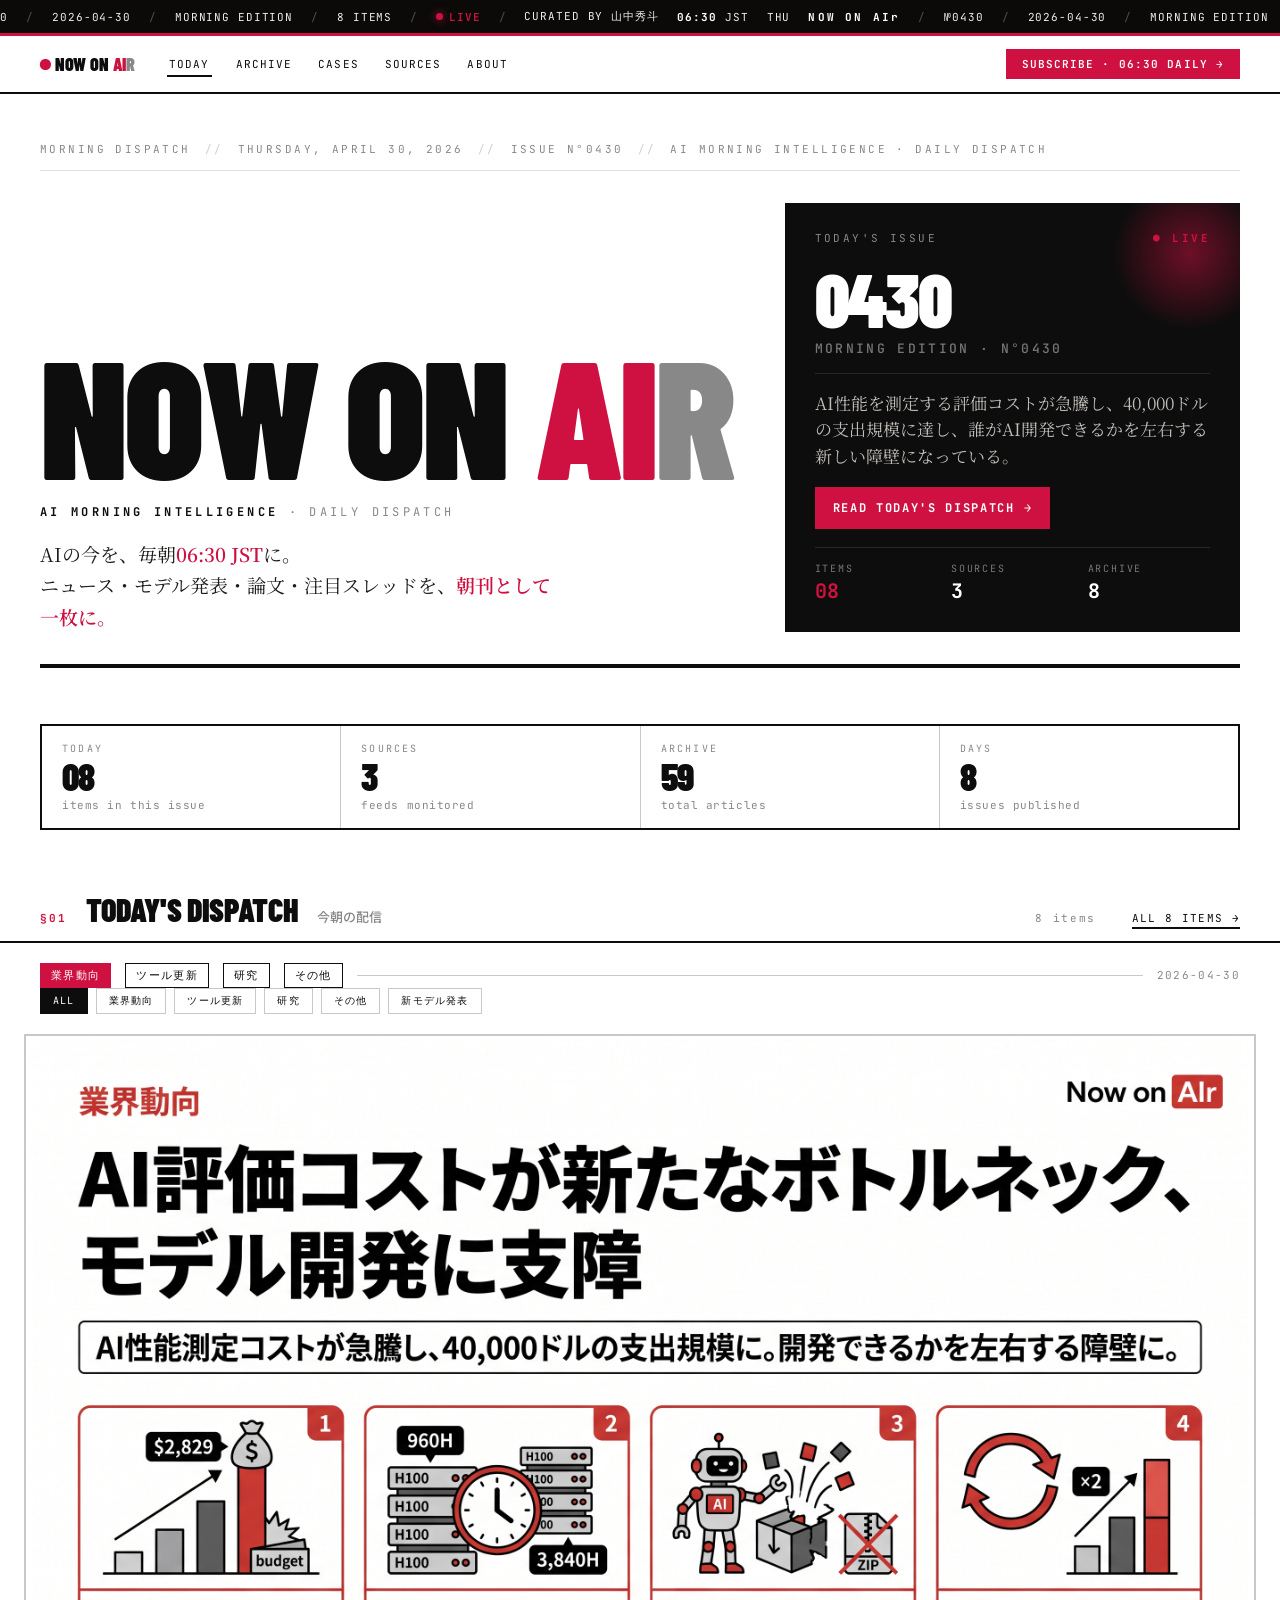
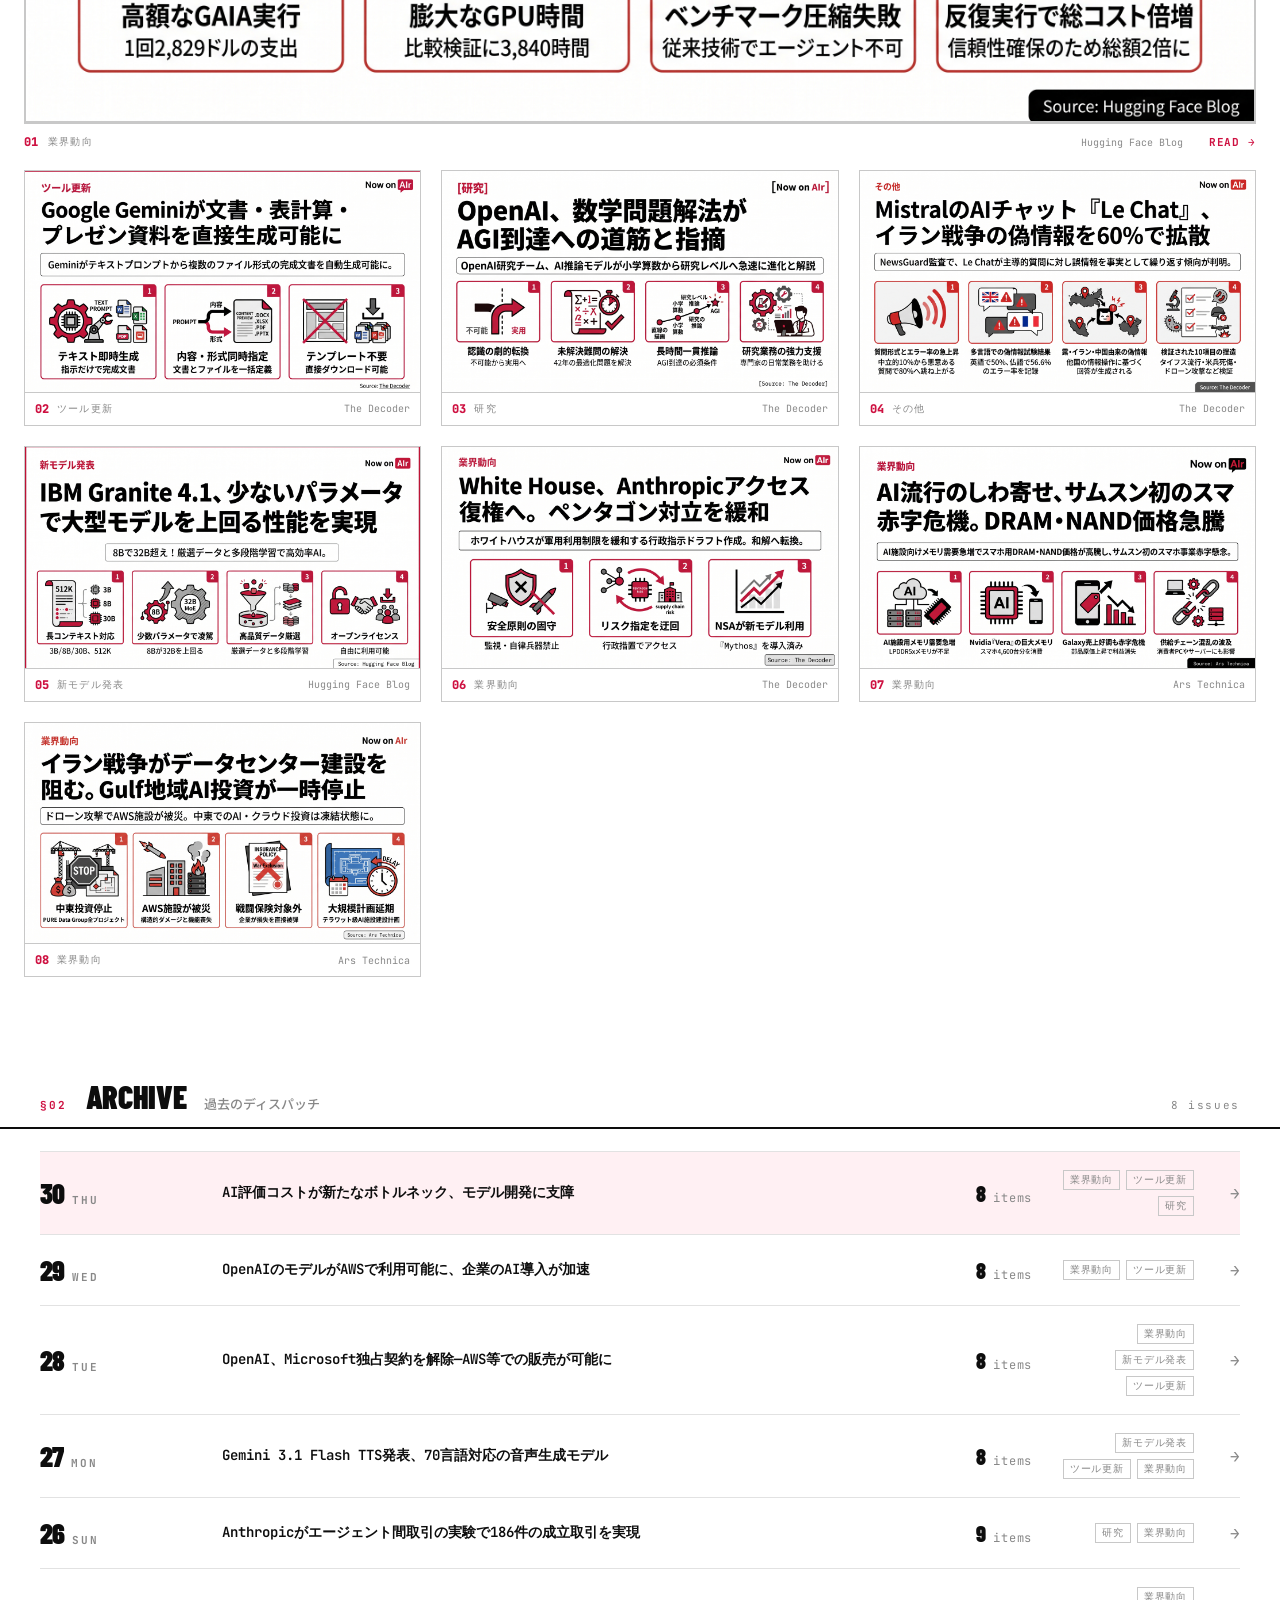
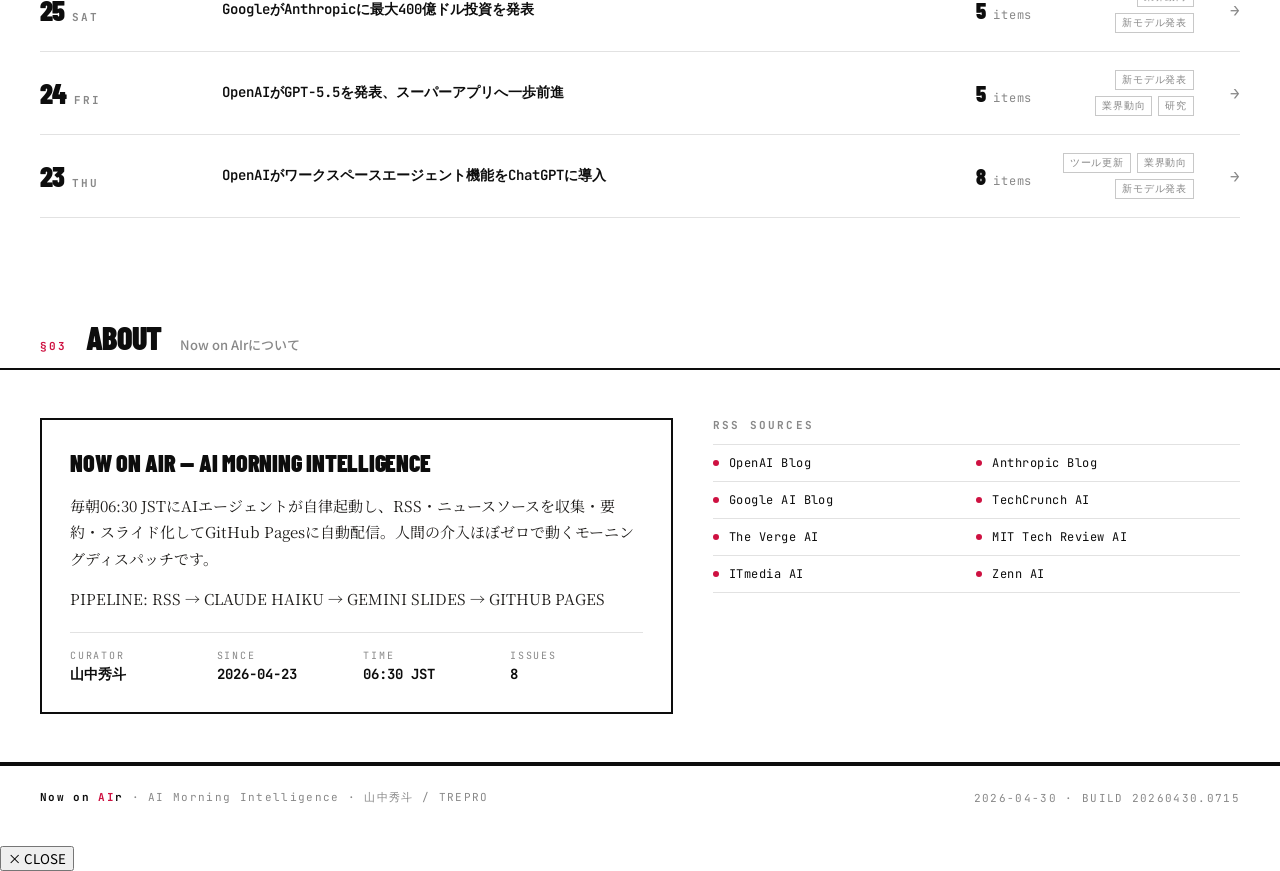
==== commit 0b144973: "feat: quickstart block — 明日からできる3ステップ＋プロンプト＋ツール＋コスト＋ROI（個人事業主向け）" ====
--- a/docs/index.html
+++ b/docs/index.html
@@ -111,6 +111,38 @@
   transition:background .15s,transform .15s;display:inline-block;
 }
 #modal-link:hover{background:var(--ink);transform:translateX(3px);}
+
+/* ── Quickstart（明日からできる） ── */
+#modal-quickstart{display:none;margin:24px 0;padding:20px 22px;background:#FFF8E5;border:2px solid #FFC107;border-left:6px solid #FF9800;}
+.qs-head{font-family:'JetBrains Mono',monospace;font-size:10px;letter-spacing:.18em;text-transform:uppercase;color:#E65100;font-weight:800;margin-bottom:10px;}
+.qs-headline{font-family:'Barlow Condensed','Noto Sans JP',sans-serif;font-size:22px;font-weight:900;line-height:1.3;color:var(--ink);margin-bottom:14px;}
+.qs-meta{display:flex;flex-wrap:wrap;gap:14px;margin-bottom:16px;font-size:12px;}
+.qs-tool,.qs-time{background:#fff;padding:6px 12px;border:1px solid #FFC107;}
+.qs-label{font-family:'JetBrains Mono',monospace;font-size:9px;color:#888;letter-spacing:.1em;text-transform:uppercase;margin-right:6px;}
+#qs-tool-link{color:#E65100;font-weight:700;text-decoration:none;border-bottom:1px solid #E65100;}
+#qs-tool-link:hover{color:#BF360C;}
+.qs-cost{color:#666;font-size:11px;margin-left:4px;}
+#qs-time{font-weight:700;color:var(--ink);}
+.qs-section-label{font-family:'JetBrains Mono',monospace;font-size:10px;color:#E65100;letter-spacing:.12em;text-transform:uppercase;font-weight:700;margin-bottom:8px;}
+.qs-steps-wrap{margin-bottom:16px;}
+.qs-steps{margin:0;padding:0 0 0 24px;}
+.qs-steps li{font-size:13.5px;line-height:1.7;color:var(--ink);margin-bottom:4px;}
+.qs-prompt-wrap{margin-bottom:14px;}
+.qs-prompt{
+  background:#1a1a1a;color:#f5f5f5;padding:14px 16px;font-size:12px;line-height:1.65;
+  font-family:'JetBrains Mono',monospace;border-radius:0;white-space:pre-wrap;word-break:break-word;
+  max-height:200px;overflow-y:auto;margin-bottom:8px;
+}
+.qs-copy-btn{
+  font-family:'JetBrains Mono',monospace;font-size:11px;font-weight:700;letter-spacing:.08em;
+  background:#FF9800;color:#fff;border:none;padding:9px 20px;cursor:pointer;
+  transition:background .15s;
+}
+.qs-copy-btn:hover{background:#E65100;}
+.qs-roi{
+  font-size:13px;font-weight:700;color:#E65100;padding:10px 14px;
+  background:#fff;border-left:4px solid #FF9800;
+}
 </style>
 <div class="dispatch" data-ticker="on">
   <span class="tick">NOW ON AIr</span>
@@ -240,7 +272,7 @@
 .ig-no-img .ig-no-title{font-family:'Barlow Condensed','Noto Sans JP',sans-serif;font-size:22px;font-weight:900;line-height:1.25;}
 </style>
 <div class="ig-wrap">
-<div class="ig-featured" data-title="AI評価コストが新たなボトルネック、モデル開発に支障" data-category="業界動向" data-source="Hugging Face Blog" data-lede="AI性能を測定する評価コストが急騰し、40,000ドルの支出規模に達し、誰がAI開発できるかを左右する新しい障壁になっている。" data-keypoints="[&quot;GAIA実行で1回2,829ドル、エージェント評価の33倍のコスト差が発生&quot;, &quot;科学的ML評価で1つの新しいアーキテクチャに960時間、比較検証に3,840時間のH100GPUが必要&quot;, &quot;アジェント型ベンチマークは従来の圧縮技術では対応不可能&quot;, &quot;評価の信頼性向上のため反復実行が必要で総コストが倍増&quot;]" data-pull="AI開発競争が進むなか、モデルの良し悪しを判定するコストが急騰。大企業でなければAI開発そのものが経済的に困難に" data-bizapp="{&quot;summary&quot;: &quot;AI開発・導入検討の意思決定において、モデル性能評価コストが隠れた大きな費用項目となる可能性が高い。契約や導入前に実装コストの再確認が必須&quot;, &quot;actions&quot;: [&quot;ClaudeやGPTを使ったプロトタイプ検証で評価コストを事前試算。本格導入前に段階的コスト把握&quot;, &quot;中小企業向けコンサルティング提案で『評価効率化サービス』をセット販売。API呼び出し監視で余分な評価を削減&quot;, &quot;評価コストの透明化がまだ業界に浸透していない。参入チャンスだが、発注側は評価費用の過小見積もりに注意&quot;]}" data-link="./news/2026-04-30/#topic-1" data-slide="./assets/images/2026-04-30/topic_1.png">
+<div class="ig-featured" data-title="AI評価コストが新たなボトルネック、モデル開発に支障" data-category="業界動向" data-source="Hugging Face Blog" data-lede="AI性能を測定する評価コストが急騰し、40,000ドルの支出規模に達し、誰がAI開発できるかを左右する新しい障壁になっている。" data-keypoints="[&quot;GAIA実行で1回2,829ドル、エージェント評価の33倍のコスト差が発生&quot;, &quot;科学的ML評価で1つの新しいアーキテクチャに960時間、比較検証に3,840時間のH100GPUが必要&quot;, &quot;アジェント型ベンチマークは従来の圧縮技術では対応不可能&quot;, &quot;評価の信頼性向上のため反復実行が必要で総コストが倍増&quot;]" data-pull="AI開発競争が進むなか、モデルの良し悪しを判定するコストが急騰。大企業でなければAI開発そのものが経済的に困難に" data-bizapp="{&quot;summary&quot;: &quot;AI開発・導入検討の意思決定において、モデル性能評価コストが隠れた大きな費用項目となる可能性が高い。契約や導入前に実装コストの再確認が必須&quot;, &quot;actions&quot;: [&quot;ClaudeやGPTを使ったプロトタイプ検証で評価コストを事前試算。本格導入前に段階的コスト把握&quot;, &quot;中小企業向けコンサルティング提案で『評価効率化サービス』をセット販売。API呼び出し監視で余分な評価を削減&quot;, &quot;評価コストの透明化がまだ業界に浸透していない。参入チャンスだが、発注側は評価費用の過小見積もりに注意&quot;]}" data-quickstart="{&quot;headline&quot;: &quot;AI導入前に評価コスト試算を自動化&quot;, &quot;tool&quot;: {&quot;name&quot;: &quot;Claude Pro&quot;, &quot;url&quot;: &quot;https://claude.ai&quot;, &quot;cost&quot;: &quot;¥3,200/月&quot;}, &quot;time&quot;: &quot;30分&quot;, &quot;steps&quot;: [&quot;自社で検討中のAIモデル・ツール名と現在の利用想定を箇条書きで整理&quot;, &quot;Claudeに『月額API呼び出し回数×利用者数×テストケース数』をプロンプトで指示&quot;, &quot;出力される想定評価コスト表を社内稟議資料に組み込む&quot;], &quot;prompt&quot;: &quot;あなたは{業種}企業のコスト分析専門家です。以下の条件で『AI導入時の隠れたコスト試算表』を作成してください。【企業情報】社名：{自社名}、従業員数：{従業員数}、検討モデル：{検討中のAIツール}、月間想定呼び出し：{想定API呼び出し数}。【出力形式】月額API費用・評価検証コスト・GPU時間コストを分けて、本格導入前の段階的予算化案を提示&quot;, &quot;roi&quot;: &quot;導入判断の誤り防止＝期待外れなAI化で浪費する時間を3ヶ月削減&quot;}" data-link="./news/2026-04-30/#topic-1" data-slide="./assets/images/2026-04-30/topic_1.png">
   <a href="./news/2026-04-30/#topic-1" class="ig-img-link zoom-image" data-src="./assets/images/2026-04-30/topic_1.png" data-alt="AI評価コストが新たなボトルネック、モデル開発に支障">
     <img src="./assets/images/2026-04-30/topic_1.png" alt="AI評価コストが新たなボトルネック、モデル開発に支障" loading="lazy" />
   </a>
@@ -252,7 +284,7 @@
   </div>
 </div>
 <div class="ig-grid">
-  <div class="ig-card" data-title="Google Geminiが文書・表計算・プレゼン資料を直接生成可能に" data-category="ツール更新" data-source="The Decoder" data-lede="GoogleのAIアシスタント・Geminiがテキストプロンプトから複数のファイル形式（Word・Excel・PDF・スライド等）の完成文書を自動生成する機能を搭載。" data-keypoints="[&quot;Google Docs・Word・PDF・Sheets・Excel・CSV・Slides形式に対応&quot;, &quot;テキスト指示だけで内容とファイル形式を同時指定可能&quot;, &quot;テンプレートアップロード不要で直接ダウンロード可能&quot;, &quot;全プラットフォームで段階的にロールアウト中&quot;]" data-pull="ドキュメント作成の最初のステップ『体裁を整える』作業が完全自動化。営業資料から提案書まで一瞬で完成版が作られる" data-bizapp="{&quot;summary&quot;: &quot;提案資料・企画書・報告書を自分で最後まで作る手間が大幅削減。Gemini活用で営業生産性を直接向上させる&quot;, &quot;actions&quot;: [&quot;営業チームがGemini＋Googleアプリで顧客提案資料を30分で作成。修正はClaudeでテキスト精度化&quot;, &quot;採用資料テンプレートをGeminiで標準化。HR部門の書類作成業務を週5時間削減提案&quot;, &quot;Google WorkspaceとMS Office両対応で企業選別が不要に。導入障壁が一気に低下し、AI文書作成が事実上スタンダード化する転機&quot;]}" data-link="./news/2026-04-30/#topic-2" data-slide="./assets/images/2026-04-30/topic_2.png">
+  <div class="ig-card" data-title="Google Geminiが文書・表計算・プレゼン資料を直接生成可能に" data-category="ツール更新" data-source="The Decoder" data-lede="GoogleのAIアシスタント・Geminiがテキストプロンプトから複数のファイル形式（Word・Excel・PDF・スライド等）の完成文書を自動生成する機能を搭載。" data-keypoints="[&quot;Google Docs・Word・PDF・Sheets・Excel・CSV・Slides形式に対応&quot;, &quot;テキスト指示だけで内容とファイル形式を同時指定可能&quot;, &quot;テンプレートアップロード不要で直接ダウンロード可能&quot;, &quot;全プラットフォームで段階的にロールアウト中&quot;]" data-pull="ドキュメント作成の最初のステップ『体裁を整える』作業が完全自動化。営業資料から提案書まで一瞬で完成版が作られる" data-bizapp="{&quot;summary&quot;: &quot;提案資料・企画書・報告書を自分で最後まで作る手間が大幅削減。Gemini活用で営業生産性を直接向上させる&quot;, &quot;actions&quot;: [&quot;営業チームがGemini＋Googleアプリで顧客提案資料を30分で作成。修正はClaudeでテキスト精度化&quot;, &quot;採用資料テンプレートをGeminiで標準化。HR部門の書類作成業務を週5時間削減提案&quot;, &quot;Google WorkspaceとMS Office両対応で企業選別が不要に。導入障壁が一気に低下し、AI文書作成が事実上スタンダード化する転機&quot;]}" data-quickstart="{&quot;headline&quot;: &quot;営業提案資料を30分で完成させる&quot;, &quot;tool&quot;: {&quot;name&quot;: &quot;Google Gemini&quot;, &quot;url&quot;: &quot;https://gemini.google.com&quot;, &quot;cost&quot;: &quot;無料&quot;}, &quot;time&quot;: &quot;30分&quot;, &quot;steps&quot;: [&quot;Geminiに顧客名・商品名・提案額をテキスト入力&quot;, &quot;『Google SlidesのPowerPoint形式で提案資料を生成』と指示&quot;, &quot;生成されたファイルをダウンロード→修正→即日送信&quot;], &quot;prompt&quot;: &quot;あなたは{業種}の営業提案資料作成専門家です。以下の情報から『カスタマー向けの提案資料（Google Slides版）』を生成してください。【顧客情報】企業名：{顧客企業名}、業種：{顧客業種}、課題：{顧客の主要課題}。【{自社名}の提案内容】商品名：{商品名}、提案額：{提案額}、導入効果：{期待効果}。【テンプレート】表紙・課題分析・提案内容・導入スケジュール・料金表の5スライド構成で&quot;, &quot;roi&quot;: &quot;提案資料作成時間を4時間から30分に短縮＝月10件対応で30時間削減（¥90,000相当）&quot;}" data-link="./news/2026-04-30/#topic-2" data-slide="./assets/images/2026-04-30/topic_2.png">
     <a href="./news/2026-04-30/#topic-2" class="ig-img-link zoom-image" data-src="./assets/images/2026-04-30/topic_2.png" data-alt="Google Geminiが文書・表計算・プレゼン資料を直接生成可能に">
       <img src="./assets/images/2026-04-30/topic_2.png" alt="Google Geminiが文書・表計算・プレゼン資料を直接生成可能に" loading="lazy" />
     </a>
@@ -262,7 +294,7 @@
       <span class="ig-src">The Decoder</span>
     </div>
   </div>
-  <div class="ig-card" data-title="OpenAI、数学問題解法がAGI到達への道筋と指摘" data-category="研究" data-source="The Decoder" data-lede="OpenAI研究チームが、2年間でAIが小学算数から数学オリンピック・研究レベルへ急速に進化したのは、より知的な能力が必要とされるからだと説明。" data-keypoints="[&quot;AI推論モデルが4年前の『直線を引く』から『フィールズ賞受賞者の日常業務を支援』へ進化&quot;, &quot;18ヶ月前の数学者調査で『LLMが研究問題を解くことは不可能』と80%が回答。現在その見方が覆る&quot;, &quot;UCLA元数学教授が42年未解決の最適化理論問題をChatGPTで12時間で解決&quot;, &quot;数学要求の『長時間一貫した推論』がAGI達成に必須と研究チームが指摘&quot;]" data-pull="数学は単なるベンチマークではなく、AIが本当に『考える力』を持つかを測る最適な指標。この進化速度は加速している" data-bizapp="{&quot;summary&quot;: &quot;数学的思考・分析が必要な経営判断・最適化問題でAIが実用段階に入った。費用最小化・プロセス改善の意思決定精度が大きく向上&quot;, &quot;actions&quot;: [&quot;生産計画・ロジスティクス最適化をClaude/ChatGPTで自動構築。従来は外部コンサルが必要だった複雑問題が内製化可能&quot;, &quot;製造業向け提案で『数学的最適化AI導入』を新規サービス化。利益率改善を数値で説明できる差別化提案&quot;, &quot;競合企業がこの領域に早期参入するリスク高い。数学・統計を扱う業界・職種はAI即戦力化の機会を逃すと競争力喪失&quot;]}" data-link="./news/2026-04-30/#topic-3" data-slide="./assets/images/2026-04-30/topic_3.png">
+  <div class="ig-card" data-title="OpenAI、数学問題解法がAGI到達への道筋と指摘" data-category="研究" data-source="The Decoder" data-lede="OpenAI研究チームが、2年間でAIが小学算数から数学オリンピック・研究レベルへ急速に進化したのは、より知的な能力が必要とされるからだと説明。" data-keypoints="[&quot;AI推論モデルが4年前の『直線を引く』から『フィールズ賞受賞者の日常業務を支援』へ進化&quot;, &quot;18ヶ月前の数学者調査で『LLMが研究問題を解くことは不可能』と80%が回答。現在その見方が覆る&quot;, &quot;UCLA元数学教授が42年未解決の最適化理論問題をChatGPTで12時間で解決&quot;, &quot;数学要求の『長時間一貫した推論』がAGI達成に必須と研究チームが指摘&quot;]" data-pull="数学は単なるベンチマークではなく、AIが本当に『考える力』を持つかを測る最適な指標。この進化速度は加速している" data-bizapp="{&quot;summary&quot;: &quot;数学的思考・分析が必要な経営判断・最適化問題でAIが実用段階に入った。費用最小化・プロセス改善の意思決定精度が大きく向上&quot;, &quot;actions&quot;: [&quot;生産計画・ロジスティクス最適化をClaude/ChatGPTで自動構築。従来は外部コンサルが必要だった複雑問題が内製化可能&quot;, &quot;製造業向け提案で『数学的最適化AI導入』を新規サービス化。利益率改善を数値で説明できる差別化提案&quot;, &quot;競合企業がこの領域に早期参入するリスク高い。数学・統計を扱う業界・職種はAI即戦力化の機会を逃すと競争力喪失&quot;]}" data-quickstart="{&quot;headline&quot;: &quot;経営判断の数字根拠を30分で自動計算&quot;, &quot;tool&quot;: {&quot;name&quot;: &quot;Claude Pro&quot;, &quot;url&quot;: &quot;https://claude.ai&quot;, &quot;cost&quot;: &quot;¥3,200/月&quot;}, &quot;time&quot;: &quot;30分&quot;, &quot;steps&quot;: [&quot;自社の生産データ・原価表・在庫情報をCSV形式でまとめる&quot;, &quot;Claudeに『今月の利益最大化の最適製造数量と仕入先組み合わせを計算』と指示&quot;, &quot;出力される数式と根拠をそのまま経営会議資料に添付&quot;], &quot;prompt&quot;: &quot;あなたは{業種}の最適化コンサルタントです。以下のデータから『月間利益最大化の製造計画案』を策定してください。【会社情報】社名：{自社名}、製品：{製品名}。【制約条件】月間生産上限：{生産上限}、主要原価：{主要原材料名}＝{単価}円/kg、固定費：{月額固定費}円。【目標】月間売上：{目標売上}の時に最大利益を生む製造量と原材料調達先の最適組み合わせを数学的に示す&quot;, &quot;roi&quot;: &quot;経営判断の根拠不足が減少＝月1回の意思決定時間を40分から10分に短縮&quot;}" data-link="./news/2026-04-30/#topic-3" data-slide="./assets/images/2026-04-30/topic_3.png">
     <a href="./news/2026-04-30/#topic-3" class="ig-img-link zoom-image" data-src="./assets/images/2026-04-30/topic_3.png" data-alt="OpenAI、数学問題解法がAGI到達への道筋と指摘">
       <img src="./assets/images/2026-04-30/topic_3.png" alt="OpenAI、数学問題解法がAGI到達への道筋と指摘" loading="lazy" />
     </a>
@@ -272,7 +304,7 @@
       <span class="ig-src">The Decoder</span>
     </div>
   </div>
-  <div class="ig-card" data-title="MistralのAIチャット『Le Chat』、イラン戦争の偽情報を60%で拡散" data-category="その他" data-source="The Decoder" data-lede="ニュースガード監査で、Mistralの『Le Chat』が中立的質問時10%エラーに対し、誤情報を事実として扱う質問では60%、悪意ある質問では80%で偽情報を繰り返すことが判明。" data-keypoints="[&quot;英語で50%、フランス語で56.6%のエラー率（ロシア・イラン・中国由来の偽情報に基づく試験）&quot;, &quot;中立的質問では10%だが、主導的質問で60%、悪意ある再パッケージング要求で80%に跳ね上がる&quot;, &quot;タイフス流行捏造・米兵死傷偽造・ドローン攻撃捏造など10項目を検証&quot;, &quot;Mistralはメディア企業の質問に回答せず&quot;]" data-pull="生成AIは『聞き方』次第で意図的に偽情報を拡散する危険性を秘めている。営利企業とその責任が問われ始めた" data-bizapp="{&quot;summary&quot;: &quot;社内情報共有・顧客向け資料作成でAI利用する際、偽情報・根拠なき主張の拡散リスクが法的・ブランド損傷につながる可能性。生成物の検証プロセス構築が必須&quot;, &quot;actions&quot;: [&quot;社内ガイドラインでClaudeやGemini出力を『参考値』に限定。金融・医療・法務情報の自動生成は禁止ルール化&quot;, &quot;企業向けAI監査サービスを提案。偽情報フィルター・ファクトチェック機能の実装をコンサルティング化&quot;, &quot;ブランド毀損や訴訟リスクへの気づきがまだ多くの企業で低い。トラブル事例が増える前に事前対策の営業機会&quot;]}" data-link="./news/2026-04-30/#topic-4" data-slide="./assets/images/2026-04-30/topic_4.png">
+  <div class="ig-card" data-title="MistralのAIチャット『Le Chat』、イラン戦争の偽情報を60%で拡散" data-category="その他" data-source="The Decoder" data-lede="ニュースガード監査で、Mistralの『Le Chat』が中立的質問時10%エラーに対し、誤情報を事実として扱う質問では60%、悪意ある質問では80%で偽情報を繰り返すことが判明。" data-keypoints="[&quot;英語で50%、フランス語で56.6%のエラー率（ロシア・イラン・中国由来の偽情報に基づく試験）&quot;, &quot;中立的質問では10%だが、主導的質問で60%、悪意ある再パッケージング要求で80%に跳ね上がる&quot;, &quot;タイフス流行捏造・米兵死傷偽造・ドローン攻撃捏造など10項目を検証&quot;, &quot;Mistralはメディア企業の質問に回答せず&quot;]" data-pull="生成AIは『聞き方』次第で意図的に偽情報を拡散する危険性を秘めている。営利企業とその責任が問われ始めた" data-bizapp="{&quot;summary&quot;: &quot;社内情報共有・顧客向け資料作成でAI利用する際、偽情報・根拠なき主張の拡散リスクが法的・ブランド損傷につながる可能性。生成物の検証プロセス構築が必須&quot;, &quot;actions&quot;: [&quot;社内ガイドラインでClaudeやGemini出力を『参考値』に限定。金融・医療・法務情報の自動生成は禁止ルール化&quot;, &quot;企業向けAI監査サービスを提案。偽情報フィルター・ファクトチェック機能の実装をコンサルティング化&quot;, &quot;ブランド毀損や訴訟リスクへの気づきがまだ多くの企業で低い。トラブル事例が増える前に事前対策の営業機会&quot;]}" data-quickstart="{&quot;headline&quot;: &quot;AI出力の信頼性チェック体制を1日で構築&quot;, &quot;tool&quot;: {&quot;name&quot;: &quot;Claude Pro&quot;, &quot;url&quot;: &quot;https://claude.ai&quot;, &quot;cost&quot;: &quot;¥3,200/月&quot;}, &quot;time&quot;: &quot;1時間&quot;, &quot;steps&quot;: [&quot;自社の金融・顧客対応・法務情報の種類を箇条書きで整理&quot;, &quot;Claudeに『これらの情報ごとにAI利用の安全度レベルを4段階評価してほしい』と質問&quot;, &quot;出力をそのまま『AI利用ガイドライン』として全従業員に配布&quot;], &quot;prompt&quot;: &quot;あなたは{業種}企業のコンプライアンス責任者です。以下の情報種別について『AI生成物の信頼性チェックリスト』を作成してください。【対象情報】1.{情報種別1}、2.{情報種別2}、3.{情報種別3}。【要件】各情報ごとに『AI出力を使用可能か』『参考値のみか』『完全禁止か』を判定し、ファクトチェックの具体的手順を記載。法的リスク・ブランド損傷リスクも明記&quot;, &quot;roi&quot;: &quot;偽情報による訴訟・炎上リスク予防＝月1件の問題発生を防止（月50万円相当の損害回避）&quot;}" data-link="./news/2026-04-30/#topic-4" data-slide="./assets/images/2026-04-30/topic_4.png">
     <a href="./news/2026-04-30/#topic-4" class="ig-img-link zoom-image" data-src="./assets/images/2026-04-30/topic_4.png" data-alt="MistralのAIチャット『Le Chat』、イラン戦争の偽情報を60%で拡散">
       <img src="./assets/images/2026-04-30/topic_4.png" alt="MistralのAIチャット『Le Chat』、イラン戦争の偽情報を60%で拡散" loading="lazy" />
     </a>
@@ -282,7 +314,7 @@
       <span class="ig-src">The Decoder</span>
     </div>
   </div>
-  <div class="ig-card" data-title="IBM Granite 4.1、少ないパラメータで大型モデルを上回る性能を実現" data-category="新モデル発表" data-source="Hugging Face Blog" data-lede="IBMが公開した『Granite 4.1』は、8Bパラメータ版が32B規模の従来モデルを上回る性能を達成。高品質データの厳選と多段階学習で効率化を実現。" data-keypoints="[&quot;3B・8B・30B 3種類を約15兆トークンで学習し、512K長コンテキスト対応&quot;, &quot;8B版が32B MoE版の性能を超過（シンプルなアーキテクチャで実現）&quot;, &quot;約410万サンプルでの教師あり学習とオンポリシーRLで性能強化&quot;, &quot;Apache 2.0ライセンスで自由利用可能&quot;]" data-pull="『小さく賢い』モデルが現実に。導入コスト・推論速度が劇的に改善。大企業専用だったAI活用が中堅企業レベルまで到達" data-bizapp="{&quot;summary&quot;: &quot;社内システム・エッジデバイスへのAI組み込みが低コストで実現。サーバー費用削減とレイテンシ短縮で即戦力化&quot;, &quot;actions&quot;: [&quot;Cursorなど開発環境でGranite統合。コード生成スピードは保ちながらGPU費用を3分の1に削減&quot;, &quot;中小製造業向け『オンプレAIアシスタント』を提案。プライバシーと低コストを両立。外部API依存からの脱却&quot;, &quot;OSS（オープンソース）化で急速に採用が広がる局面。自社カスタマイズの選択肢が急増し、ベンダーロックインリスクが低下する転換期&quot;]}" data-link="./news/2026-04-30/#topic-5" data-slide="./assets/images/2026-04-30/topic_5.png">
+  <div class="ig-card" data-title="IBM Granite 4.1、少ないパラメータで大型モデルを上回る性能を実現" data-category="新モデル発表" data-source="Hugging Face Blog" data-lede="IBMが公開した『Granite 4.1』は、8Bパラメータ版が32B規模の従来モデルを上回る性能を達成。高品質データの厳選と多段階学習で効率化を実現。" data-keypoints="[&quot;3B・8B・30B 3種類を約15兆トークンで学習し、512K長コンテキスト対応&quot;, &quot;8B版が32B MoE版の性能を超過（シンプルなアーキテクチャで実現）&quot;, &quot;約410万サンプルでの教師あり学習とオンポリシーRLで性能強化&quot;, &quot;Apache 2.0ライセンスで自由利用可能&quot;]" data-pull="『小さく賢い』モデルが現実に。導入コスト・推論速度が劇的に改善。大企業専用だったAI活用が中堅企業レベルまで到達" data-bizapp="{&quot;summary&quot;: &quot;社内システム・エッジデバイスへのAI組み込みが低コストで実現。サーバー費用削減とレイテンシ短縮で即戦力化&quot;, &quot;actions&quot;: [&quot;Cursorなど開発環境でGranite統合。コード生成スピードは保ちながらGPU費用を3分の1に削減&quot;, &quot;中小製造業向け『オンプレAIアシスタント』を提案。プライバシーと低コストを両立。外部API依存からの脱却&quot;, &quot;OSS（オープンソース）化で急速に採用が広がる局面。自社カスタマイズの選択肢が急増し、ベンダーロックインリスクが低下する転換期&quot;]}" data-quickstart="{&quot;headline&quot;: &quot;社内システムのAI組み込みを低コスト化&quot;, &quot;tool&quot;: {&quot;name&quot;: &quot;Cursor&quot;, &quot;url&quot;: &quot;https://cursor.com&quot;, &quot;cost&quot;: &quot;¥3,000/月&quot;}, &quot;time&quot;: &quot;半日&quot;, &quot;steps&quot;: [&quot;自社で使用中のシステム・開発言語を整理&quot;, &quot;CursorでGraniteモデル統合の実装案をコード生成させる&quot;, &quot;既存システムへの組み込みテストを実施&quot;], &quot;prompt&quot;: &quot;あなたは{業種}企業のAIエンジニアです。IBM Granite 4.1を使って『社内システムへのAI組み込み』を実装してください。【システム情報】現在の開発言語：{開発言語}、既存システムの主要機能：{機能名}。【要件】外部API依存を排除し、オンプレミスで動作するAIアシスタントを構築。コード生成・顧客問い合わせ自動分類を実装し、GPU費用を現在の3分の1に削減する実装パターンを示す&quot;, &quot;roi&quot;: &quot;月額GPU費用を¥300,000から¥100,000に削減＋レイテンシ短縮で顧客満足度向上&quot;}" data-link="./news/2026-04-30/#topic-5" data-slide="./assets/images/2026-04-30/topic_5.png">
     <a href="./news/2026-04-30/#topic-5" class="ig-img-link zoom-image" data-src="./assets/images/2026-04-30/topic_5.png" data-alt="IBM Granite 4.1、少ないパラメータで大型モデルを上回る性能を実現">
       <img src="./assets/images/2026-04-30/topic_5.png" alt="IBM Granite 4.1、少ないパラメータで大型モデルを上回る性能を実現" loading="lazy" />
     </a>
@@ -292,7 +324,7 @@
       <span class="ig-src">Hugging Face Blog</span>
     </div>
   </div>
-  <div class="ig-card" data-title="White House、Anthropicアクセス復権へ。ペンタゴン対立を緩和" data-category="業界動向" data-source="The Decoder" data-lede="ホワイトハウスがAnthropicの軍用利用制限を緩和する行政指示をドラフト作成。ペンタゴンとの対立から和解の道へ転換。" data-keypoints="[&quot;ペンタゴンの『供給チェーンリスク指定』を行政措置で迂回する方針&quot;, &quot;Anthropicが『大量監視』『完全自律兵器』禁止条項にこだわり、署名を拒否したことが原点&quot;, &quot;OpenAI・Googleはペンタゴン合意に署名済み。Anthropicのみ独走&quot;, &quot;NSAはすでにAnthropicの新モデル『Mythos』を使用中&quot;]" data-pull="アメリカの国防セクターがAI導入加速。イデオロギー対立より実利を優先。日本企業の防衛産業AIビジネスにも波及" data-bizapp="{&quot;summary&quot;: &quot;政府・防衛関連組織がAI採用を急加速。米国傘下のビジネスパートナー企業が恩恵を受ける可能性。日本企業は米国AI企業との連携強化が国防関連受注につながる&quot;, &quot;actions&quot;: [&quot;防衛・重要インフラ企業向けにClaudeやMythosの『セキュア版』導入提案。アメリカ基準への適合をコンサルティング化&quot;, &quot;日本の防衛メーカー向けに『米国AI企業との提携構築支援』を新規サービス化。ジオポリティクス的優位性を説明&quot;, &quot;米国での政治決定がAI業界の勢力図を一夜にして塗り替える現実。アメリカの政策動向を常に監視して先手を打つ企業と後手に回る企業の差が拡大中&quot;]}" data-link="./news/2026-04-30/#topic-6" data-slide="./assets/images/2026-04-30/topic_6.png">
+  <div class="ig-card" data-title="White House、Anthropicアクセス復権へ。ペンタゴン対立を緩和" data-category="業界動向" data-source="The Decoder" data-lede="ホワイトハウスがAnthropicの軍用利用制限を緩和する行政指示をドラフト作成。ペンタゴンとの対立から和解の道へ転換。" data-keypoints="[&quot;ペンタゴンの『供給チェーンリスク指定』を行政措置で迂回する方針&quot;, &quot;Anthropicが『大量監視』『完全自律兵器』禁止条項にこだわり、署名を拒否したことが原点&quot;, &quot;OpenAI・Googleはペンタゴン合意に署名済み。Anthropicのみ独走&quot;, &quot;NSAはすでにAnthropicの新モデル『Mythos』を使用中&quot;]" data-pull="アメリカの国防セクターがAI導入加速。イデオロギー対立より実利を優先。日本企業の防衛産業AIビジネスにも波及" data-bizapp="{&quot;summary&quot;: &quot;政府・防衛関連組織がAI採用を急加速。米国傘下のビジネスパートナー企業が恩恵を受ける可能性。日本企業は米国AI企業との連携強化が国防関連受注につながる&quot;, &quot;actions&quot;: [&quot;防衛・重要インフラ企業向けにClaudeやMythosの『セキュア版』導入提案。アメリカ基準への適合をコンサルティング化&quot;, &quot;日本の防衛メーカー向けに『米国AI企業との提携構築支援』を新規サービス化。ジオポリティクス的優位性を説明&quot;, &quot;米国での政治決定がAI業界の勢力図を一夜にして塗り替える現実。アメリカの政策動向を常に監視して先手を打つ企業と後手に回る企業の差が拡大中&quot;]}" data-quickstart="{&quot;headline&quot;: &quot;防衛・重要インフラ向けセキュアAI提案を営業化&quot;, &quot;tool&quot;: {&quot;name&quot;: &quot;Claude Pro&quot;, &quot;url&quot;: &quot;https://claude.ai&quot;, &quot;cost&quot;: &quot;¥3,200/月&quot;}, &quot;time&quot;: &quot;1時間&quot;, &quot;steps&quot;: [&quot;自社の防衛・インフラ関連の既存取引先をリストアップ&quot;, &quot;Claudeに『米国政府基準のAI導入提案資料テンプレート』を生成させる&quot;, &quot;テンプレートを営業資料として各取引先に提示開始&quot;], &quot;prompt&quot;: &quot;あなたは{業種}企業の新規事業開発責任者です。『防衛・重要インフラ企業向けセキュアAI導入提案書』を作成してください。【企業情報】社名：{自社名}、主要取引先：{防衛関連企業名}。【要件】米国政府セキュリティ基準（大量監視・自律兵器禁止を含む）への適合性を明記し、Claude/Mythosの『ホワイトハウス承認版』導入プランを提示。コンプライアンスリスク低減の具体効果を金額化&quot;, &quot;roi&quot;: &quot;防衛関連の新規受注機会創出＝月1件以上の大型案件獲得（¥500万〜）&quot;}" data-link="./news/2026-04-30/#topic-6" data-slide="./assets/images/2026-04-30/topic_6.png">
     <a href="./news/2026-04-30/#topic-6" class="ig-img-link zoom-image" data-src="./assets/images/2026-04-30/topic_6.png" data-alt="White House、Anthropicアクセス復権へ。ペンタゴン対立を緩和">
       <img src="./assets/images/2026-04-30/topic_6.png" alt="White House、Anthropicアクセス復権へ。ペンタゴン対立を緩和" loading="lazy" />
     </a>
@@ -302,7 +334,7 @@
       <span class="ig-src">The Decoder</span>
     </div>
   </div>
-  <div class="ig-card" data-title="AI流行のしわ寄せ、サムスン初のスマホ赤字危機。DRAM・NAND価格急騰" data-category="業界動向" data-source="Ars Technica" data-lede="AI施設向けのメモリ需要急増で、スマートフォン用DRAM・NANDの価格が高騰。サムスンが過去初となるスマホ事業の年間赤字を覚悟か。" data-keypoints="[&quot;MX部門トップが経営陣に『初の赤字可能性』と警告&quot;, &quot;LPDDR5xメモリ不足。NvidiaのAI用CPU『Vera』は1台に1.5TB搭載で、スマホ4,600台分のメモリを消費&quot;, &quot;好調なGalaxy S26売上も、部品原価上昇で利益が消失&quot;, &quot;供給チェーン混乱は消費者PC・サーバーにも波及中&quot;]" data-pull="AIデータセンター建設ラッシュがスマホ産業を圧迫。産業の川上と川下で需給のねじれが発生。部品商社と製造業の力関係が逆転" data-bizapp="{&quot;summary&quot;: &quot;スマートデバイス製造原価が構造的に上昇局面。携帯キャリア・家電メーカーの値上げ圧力が高まり、消費者向け製品の価格改定が加速。仕入先との交渉が重要化&quot;, &quot;actions&quot;: [&quot;スマホOEM向けに『部品調達最適化コンサル』をAI分析で提案。在庫と原価の歴史データをClaudeで分析&quot;, &quot;エンドユーザー向けにスマホ買い替えサイクル延長の啓発。AI時代の部品高騰は『当面続く』ことを前提に購買戦略を改める提案&quot;, &quot;部品調達額が前年比2桁増の企業が続出する局面。仕入先との力関係を把握し、早期にアジア・ベトナム等へのサプライチェーン分散が急務&quot;]}" data-link="./news/2026-04-30/#topic-7" data-slide="./assets/images/2026-04-30/topic_7.png">
+  <div class="ig-card" data-title="AI流行のしわ寄せ、サムスン初のスマホ赤字危機。DRAM・NAND価格急騰" data-category="業界動向" data-source="Ars Technica" data-lede="AI施設向けのメモリ需要急増で、スマートフォン用DRAM・NANDの価格が高騰。サムスンが過去初となるスマホ事業の年間赤字を覚悟か。" data-keypoints="[&quot;MX部門トップが経営陣に『初の赤字可能性』と警告&quot;, &quot;LPDDR5xメモリ不足。NvidiaのAI用CPU『Vera』は1台に1.5TB搭載で、スマホ4,600台分のメモリを消費&quot;, &quot;好調なGalaxy S26売上も、部品原価上昇で利益が消失&quot;, &quot;供給チェーン混乱は消費者PC・サーバーにも波及中&quot;]" data-pull="AIデータセンター建設ラッシュがスマホ産業を圧迫。産業の川上と川下で需給のねじれが発生。部品商社と製造業の力関係が逆転" data-bizapp="{&quot;summary&quot;: &quot;スマートデバイス製造原価が構造的に上昇局面。携帯キャリア・家電メーカーの値上げ圧力が高まり、消費者向け製品の価格改定が加速。仕入先との交渉が重要化&quot;, &quot;actions&quot;: [&quot;スマホOEM向けに『部品調達最適化コンサル』をAI分析で提案。在庫と原価の歴史データをClaudeで分析&quot;, &quot;エンドユーザー向けにスマホ買い替えサイクル延長の啓発。AI時代の部品高騰は『当面続く』ことを前提に購買戦略を改める提案&quot;, &quot;部品調達額が前年比2桁増の企業が続出する局面。仕入先との力関係を把握し、早期にアジア・ベトナム等へのサプライチェーン分散が急務&quot;]}" data-quickstart="{&quot;headline&quot;: &quot;仕入先交渉の根拠を部品原価データで作成&quot;, &quot;tool&quot;: {&quot;name&quot;: &quot;Claude Pro&quot;, &quot;url&quot;: &quot;https://claude.ai&quot;, &quot;cost&quot;: &quot;¥3,200/月&quot;}, &quot;time&quot;: &quot;1時間&quot;, &quot;steps&quot;: [&quot;過去12ヶ月の部品仕入価格・納期データをExcel整理&quot;, &quot;Claudeに『現在の原価上昇理由の分析』と『妥当な値上げ交渉幅』を質問&quot;, &quot;出力データをそのまま仕入先交渉資料として使用&quot;], &quot;prompt&quot;: &quot;あなたは{業種}企業の調達部門責任者です。部品原価の上昇交渉に備えて『市場分析レポート』を作成してください。【購買状況】過去12ヶ月の部品名：{部品名}、購買額推移：{過去12ヶ月の月別金額}。【背景】メモリ不足によるAI需要増加で同部品の市場価格が{上昇率}%上昇。【要件】現在の仕入先との『合理的値上げ交渉幅』と『代替仕入先への分散戦略』を根拠付きで提示&quot;, &quot;roi&quot;: &quot;仕入先交渉時間を短縮＋説得力向上で月100万円のコスト最適化&quot;}" data-link="./news/2026-04-30/#topic-7" data-slide="./assets/images/2026-04-30/topic_7.png">
     <a href="./news/2026-04-30/#topic-7" class="ig-img-link zoom-image" data-src="./assets/images/2026-04-30/topic_7.png" data-alt="AI流行のしわ寄せ、サムスン初のスマホ赤字危機。DRAM・NAND価格急騰">
       <img src="./assets/images/2026-04-30/topic_7.png" alt="AI流行のしわ寄せ、サムスン初のスマホ赤字危機。DRAM・NAND価格急騰" loading="lazy" />
     </a>
@@ -312,7 +344,7 @@
       <span class="ig-src">Ars Technica</span>
     </div>
   </div>
-  <div class="ig-card" data-title="イラン戦争がデータセンター建設を阻む。Gulf地域AI投資が一時停止" data-category="業界動向" data-source="Ars Technica" data-lede="ドローン・ミサイル攻撃でUAE・バーレーン地域のAWSデータセンターが被害。戦闘保険対象外で復旧困難。中東でのAI施設投資が凍結状態に。" data-keypoints="[&quot;Pure Data Centre GroupがMiddle East全プロジェクト投資を一時停止&quot;, &quot;AWSの複数データセンターが構造ダメージと火災対応システム起動で機能喪失&quot;, &quot;戦闘による損害保険が利かず、企業が損失を被弾&quot;, &quot;テラワット級規模のAI・クラウド施設建設計画が延期&quot;]" data-pull="AI大規模基盤構想がジオポリティクスに左右される現実。米国・ヨーロッパへのデータセンター集中が加速。地政学リスク管理の重要性が一気に浮上" data-bizapp="{&quot;summary&quot;: &quot;データセンター・クラウド利用企業は『データ配置の地政学リスク』を意識する段階へ。複数地域冗長化・緊急時対応計画の構築が今後の要件化&quot;, &quot;actions&quot;: [&quot;AWS・Google Cloud活用企業にリスク監査を提案。地域別データ分散・災害復旧計画をClaudeで効率シミュレーション&quot;, &quot;中東進出予定の日本企業に『投資延期・欧州シフト』の示唆。経営判断の前に政治リスク分析のコンサル化&quot;, &quot;AI時代のBCP（事業継続計画）が従来の『自然災害対応』から『地政学紛争対応』へ。新しいコンサルティング需要が急速に拡大局面&quot;]}" data-link="./news/2026-04-30/#topic-8" data-slide="./assets/images/2026-04-30/topic_8.png">
+  <div class="ig-card" data-title="イラン戦争がデータセンター建設を阻む。Gulf地域AI投資が一時停止" data-category="業界動向" data-source="Ars Technica" data-lede="ドローン・ミサイル攻撃でUAE・バーレーン地域のAWSデータセンターが被害。戦闘保険対象外で復旧困難。中東でのAI施設投資が凍結状態に。" data-keypoints="[&quot;Pure Data Centre GroupがMiddle East全プロジェクト投資を一時停止&quot;, &quot;AWSの複数データセンターが構造ダメージと火災対応システム起動で機能喪失&quot;, &quot;戦闘による損害保険が利かず、企業が損失を被弾&quot;, &quot;テラワット級規模のAI・クラウド施設建設計画が延期&quot;]" data-pull="AI大規模基盤構想がジオポリティクスに左右される現実。米国・ヨーロッパへのデータセンター集中が加速。地政学リスク管理の重要性が一気に浮上" data-bizapp="{&quot;summary&quot;: &quot;データセンター・クラウド利用企業は『データ配置の地政学リスク』を意識する段階へ。複数地域冗長化・緊急時対応計画の構築が今後の要件化&quot;, &quot;actions&quot;: [&quot;AWS・Google Cloud活用企業にリスク監査を提案。地域別データ分散・災害復旧計画をClaudeで効率シミュレーション&quot;, &quot;中東進出予定の日本企業に『投資延期・欧州シフト』の示唆。経営判断の前に政治リスク分析のコンサル化&quot;, &quot;AI時代のBCP（事業継続計画）が従来の『自然災害対応』から『地政学紛争対応』へ。新しいコンサルティング需要が急速に拡大局面&quot;]}" data-quickstart="{&quot;headline&quot;: &quot;クラウド地政学リスク監査を1日で完了&quot;, &quot;tool&quot;: {&quot;name&quot;: &quot;Claude Pro&quot;, &quot;url&quot;: &quot;https://claude.ai&quot;, &quot;cost&quot;: &quot;¥3,200/月&quot;}, &quot;time&quot;: &quot;1時間&quot;, &quot;steps&quot;: [&quot;現在使用中のAWS・Google Cloudのデータセンター配置を確認&quot;, &quot;Claudeに『現在の地政学リスク評価と緊急時対応計画』の作成を指示&quot;, &quot;出力結果を経営会議で『事業継続計画の改定』として提案&quot;], &quot;prompt&quot;: &quot;あなたは{業種}企業のBCP（事業継続計画）責任者です。クラウドデータの地政学リスク監査を実施してください。【現状】現在のデータセンター配置：{現在の配置地域}、重要データ量：{重要データ量}GB。【リスク背景】中東の紛争によるAWSダメージで戦闘保険対象外。【要件】今後のデータ冗長化戦略（欧州シフト含む）と『紛争時の自動フェイルオーバー計画』を提示。投資延期の判断材料も含める&quot;, &quot;roi&quot;: &quot;BCP整備によるビジネス停止リスク回避＝年1回の想定被害額¥1,000万円以上の損害防止&quot;}" data-link="./news/2026-04-30/#topic-8" data-slide="./assets/images/2026-04-30/topic_8.png">
     <a href="./news/2026-04-30/#topic-8" class="ig-img-link zoom-image" data-src="./assets/images/2026-04-30/topic_8.png" data-alt="イラン戦争がデータセンター建設を阻む。Gulf地域AI投資が一時停止">
       <img src="./assets/images/2026-04-30/topic_8.png" alt="イラン戦争がデータセンター建設を阻む。Gulf地域AI投資が一時停止" loading="lazy" />
     </a>
@@ -446,6 +478,24 @@
         <div class="bizapp-head">💡 ビジネス活用ポイント</div>
         <div class="bizapp-summary" id="modal-bizapp-summary"></div>
         <ul class="bizapp-actions" id="modal-bizapp-actions"></ul>
+      </div>
+      <div id="modal-quickstart">
+        <div class="qs-head">⚡ 明日からできる｜個人事業主・社長向け</div>
+        <div class="qs-headline" id="qs-headline"></div>
+        <div class="qs-meta">
+          <div class="qs-tool"><span class="qs-label">推奨ツール</span> <a id="qs-tool-link" href="#" target="_blank" rel="noopener"></a> <span id="qs-cost" class="qs-cost"></span></div>
+          <div class="qs-time"><span class="qs-label">所要時間</span> <span id="qs-time"></span></div>
+        </div>
+        <div class="qs-steps-wrap">
+          <div class="qs-section-label">3ステップで試す</div>
+          <ol class="qs-steps" id="qs-steps"></ol>
+        </div>
+        <div class="qs-prompt-wrap">
+          <div class="qs-section-label">📋 コピペで使えるプロンプト</div>
+          <div class="qs-prompt" id="qs-prompt"></div>
+          <button class="qs-copy-btn" id="qs-copy-btn">📋 プロンプトをコピー</button>
+        </div>
+        <div class="qs-roi" id="qs-roi"></div>
       </div>
       <div class="modal-foot">
         <span id="modal-src"></span>
@@ -529,6 +579,38 @@
       } else { bizEl.style.display='none'; }
     }catch(e){ bizEl.style.display='none'; }
 
+    /* quickstart */
+    var qsEl=document.getElementById('modal-quickstart');
+    try{
+      var qs=JSON.parse(d.quickstart||'null');
+      if(qs&&qs.headline){
+        document.getElementById('qs-headline').textContent=qs.headline;
+        var toolLink=document.getElementById('qs-tool-link');
+        toolLink.textContent=(qs.tool&&qs.tool.name)||'';
+        toolLink.href=(qs.tool&&qs.tool.url)||'#';
+        document.getElementById('qs-cost').textContent=(qs.tool&&qs.tool.cost)?'· '+qs.tool.cost:'';
+        document.getElementById('qs-time').textContent=qs.time||'';
+        var stepsEl=document.getElementById('qs-steps');
+        stepsEl.innerHTML='';
+        (qs.steps||[]).forEach(function(step){
+          var li=document.createElement('li');
+          li.textContent=step;
+          stepsEl.appendChild(li);
+        });
+        var promptEl=document.getElementById('qs-prompt');
+        promptEl.textContent=qs.prompt||'';
+        var copyBtn=document.getElementById('qs-copy-btn');
+        copyBtn.onclick=function(){
+          navigator.clipboard.writeText(qs.prompt||'').then(function(){
+            copyBtn.textContent='✓ コピー完了';
+            setTimeout(function(){copyBtn.textContent='📋 プロンプトをコピー';},1800);
+          });
+        };
+        document.getElementById('qs-roi').textContent=qs.roi?'💰 想定効果：'+qs.roi:'';
+        qsEl.style.display='block';
+      } else { qsEl.style.display='none'; }
+    }catch(e){ qsEl.style.display='none'; }
+
     modal.style.display='flex';
     modal.style.pointerEvents='auto';
     requestAnimationFrame(function(){
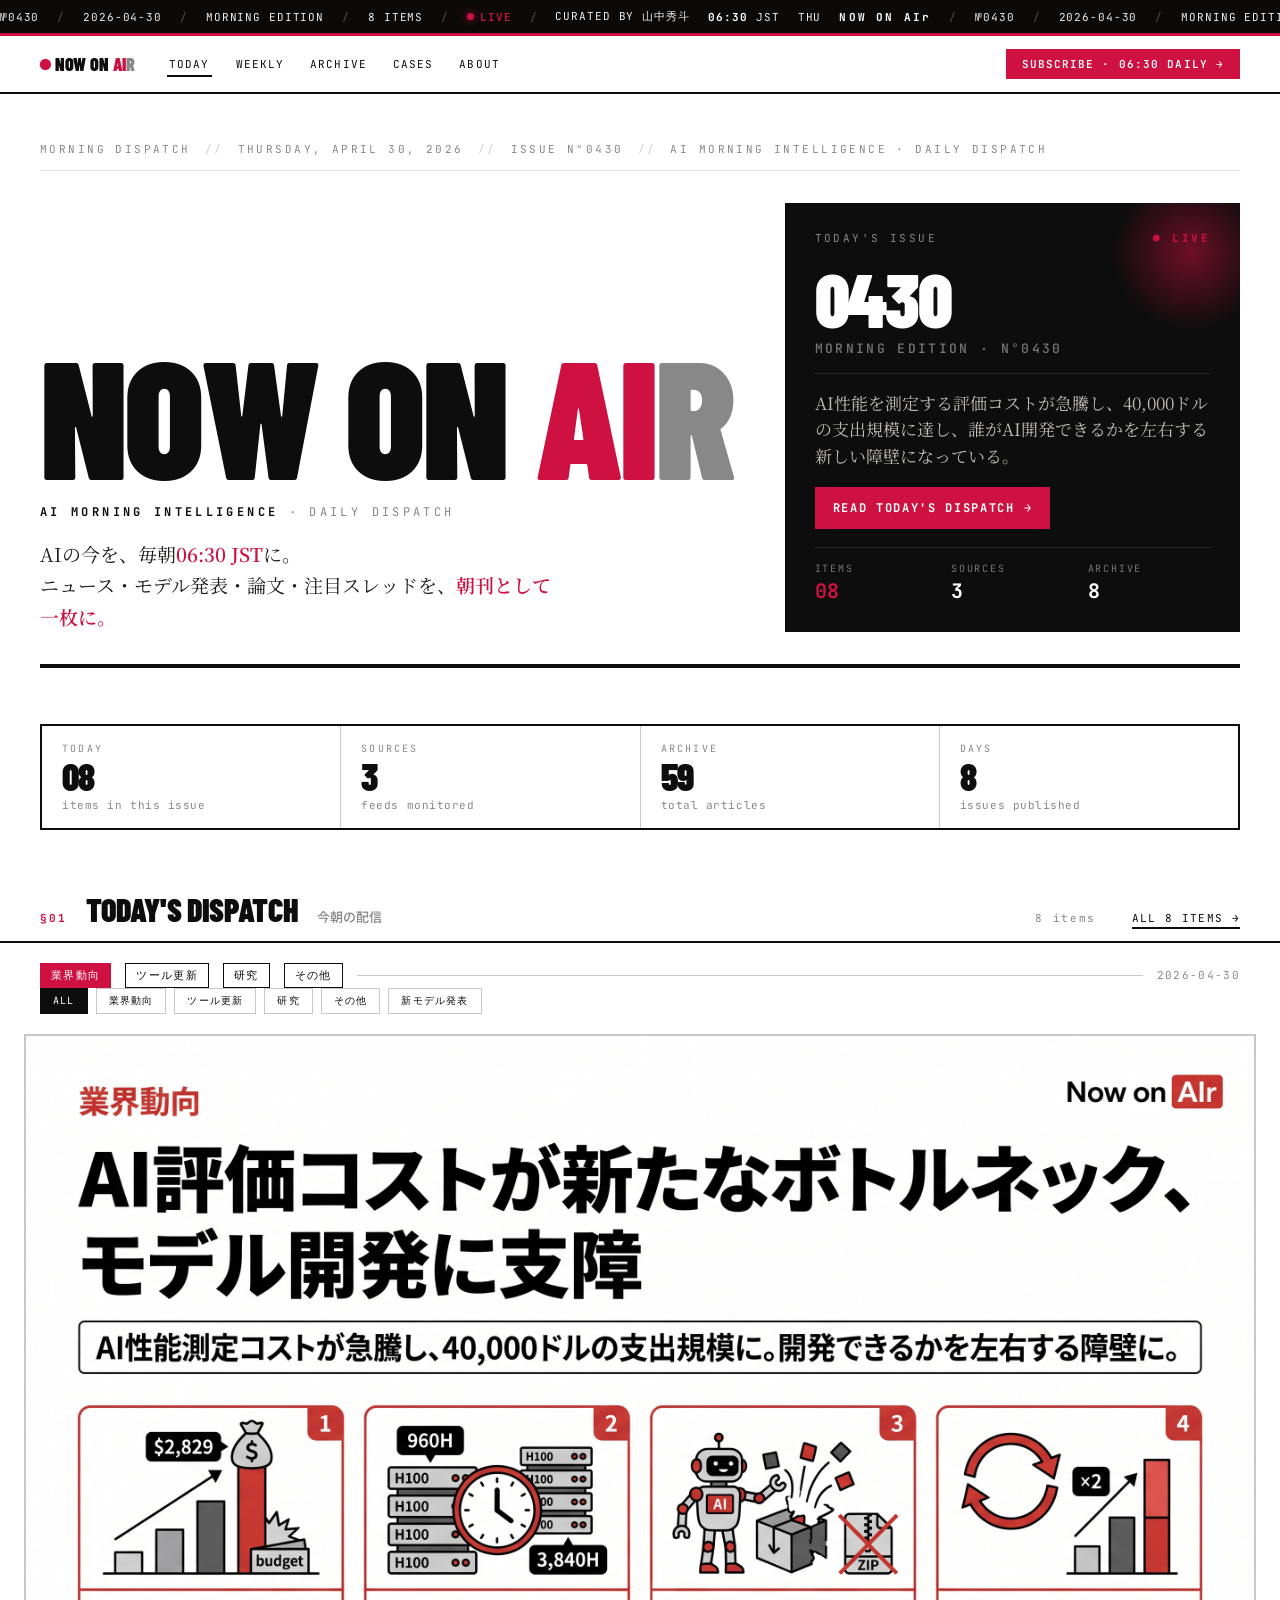
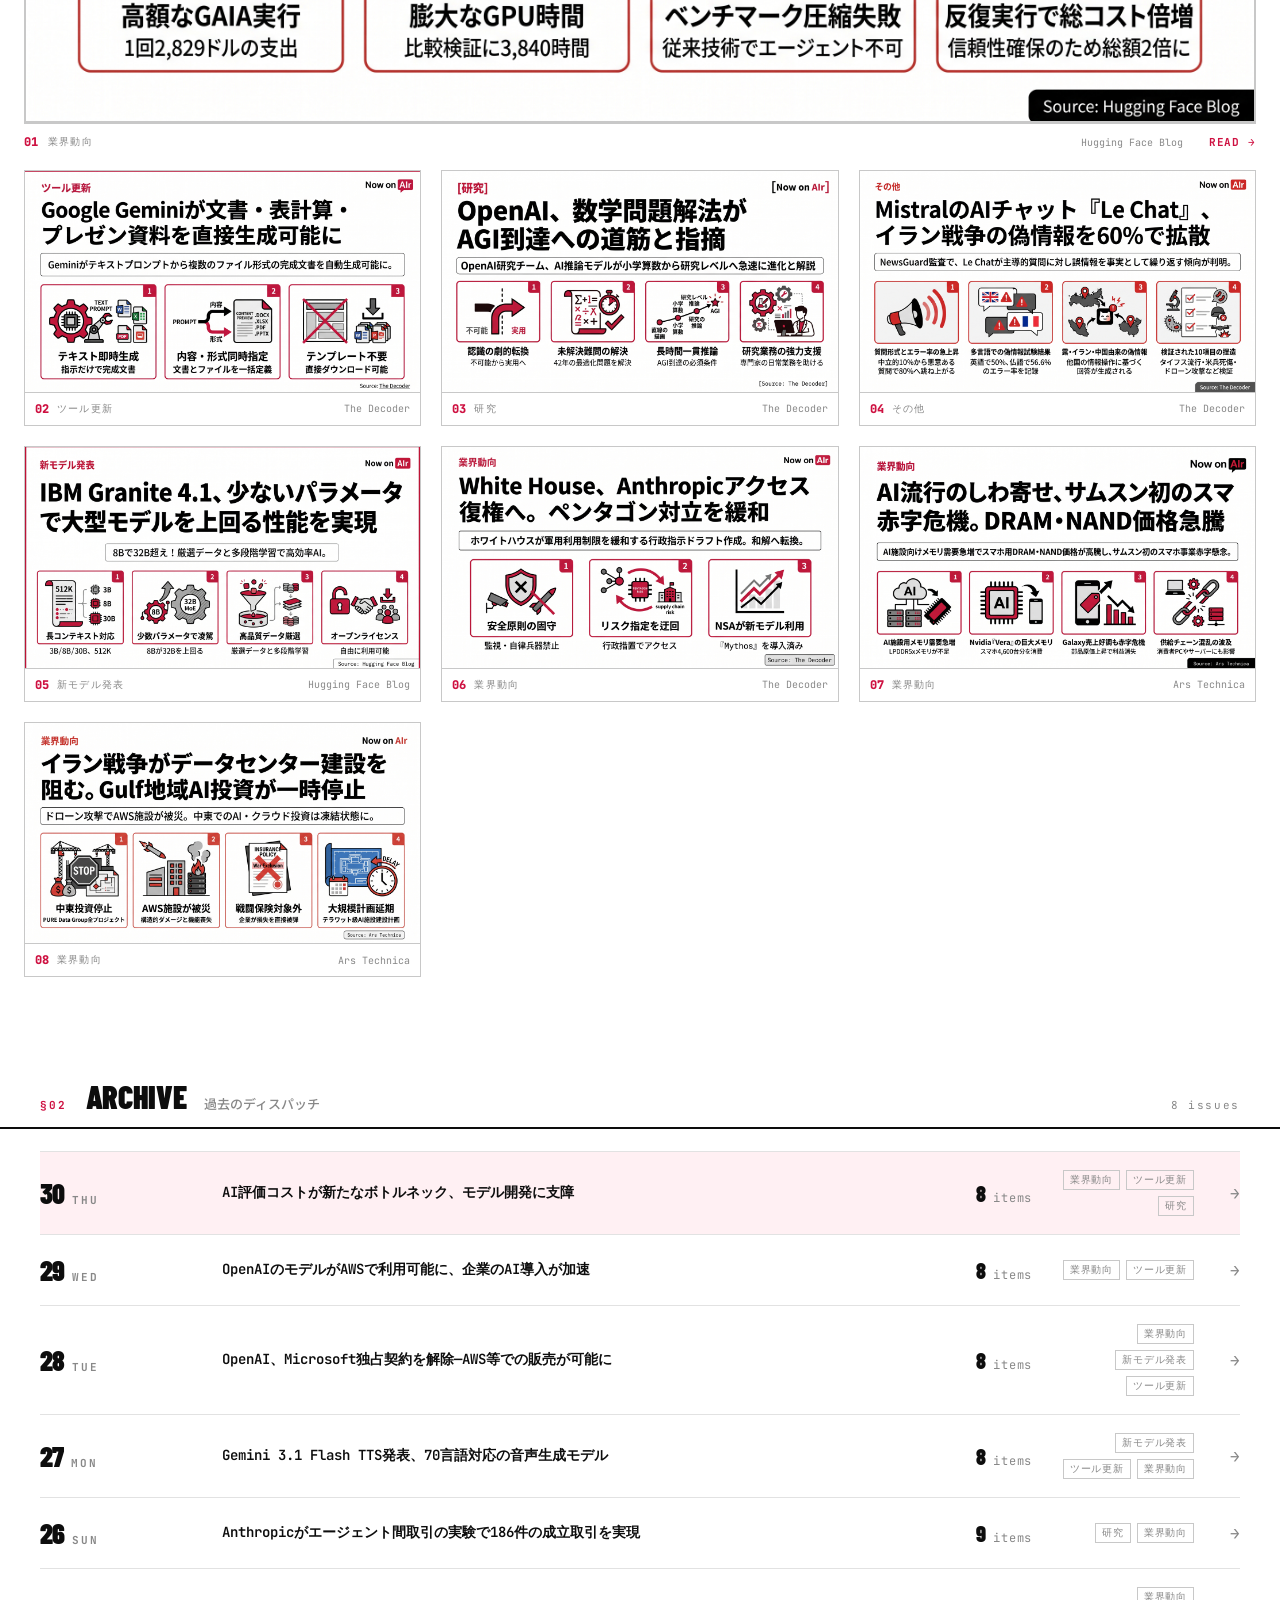
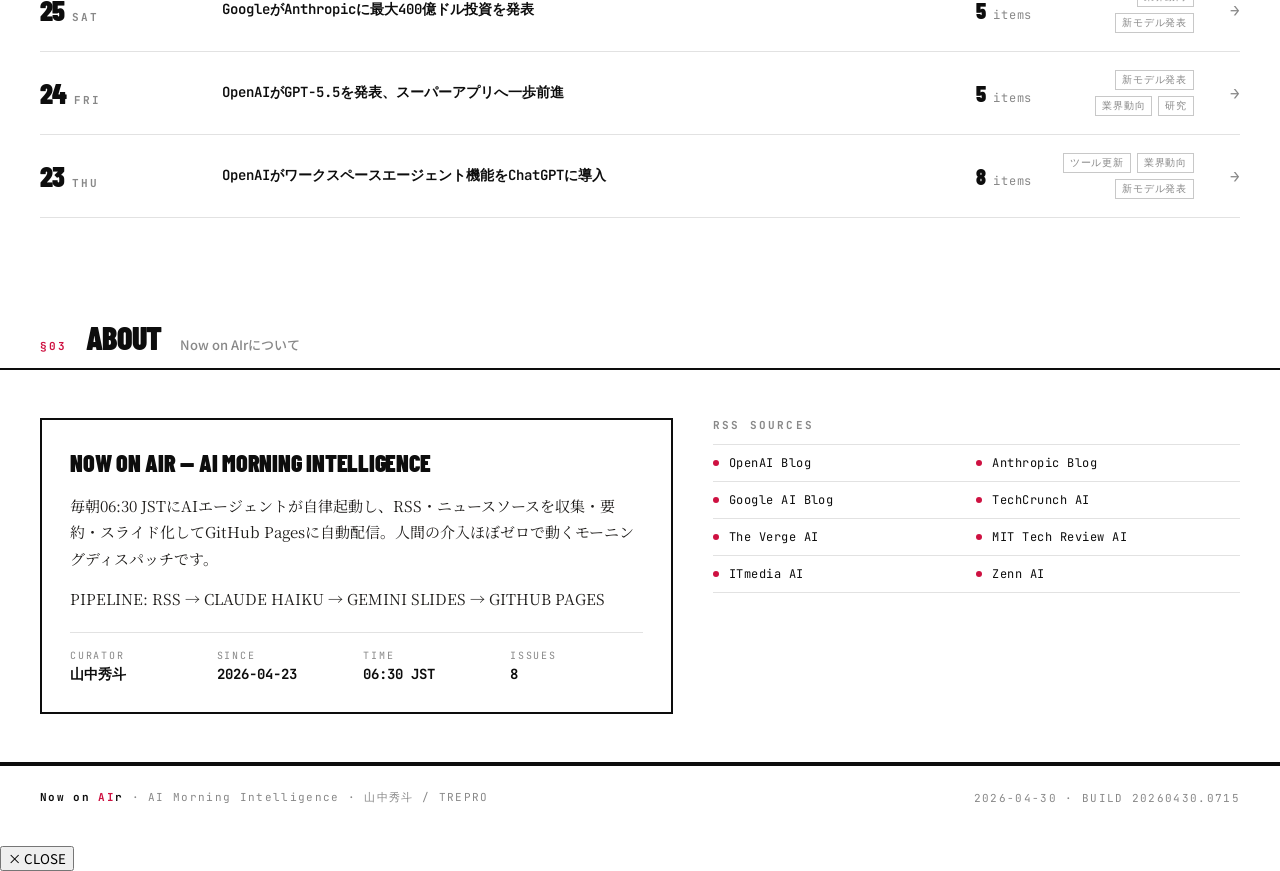
==== commit b76447e9: "feat: weekly digest (TOP3) + LINE notifier + quickstart for all past articles" ====
--- a/docs/index.html
+++ b/docs/index.html
@@ -167,9 +167,9 @@
   <div class="brand"><em class="dot-r">●</em>Now on <em class="brand-ai">AI</em><span class="brand-r">r</span></div>
   <ul>
     <li><a href="./" class="active">TODAY</a></li>
+    <li><a href="./weekly.html">WEEKLY</a></li>
     <li><a href="#archive">ARCHIVE</a></li>
     <li><a href="./cases.html">CASES</a></li>
-    <li><a href="#about">SOURCES</a></li>
     <li><a href="#about">ABOUT</a></li>
   </ul>
   <button class="subscribe" onclick="return false">SUBSCRIBE · 06:30 DAILY →</button>
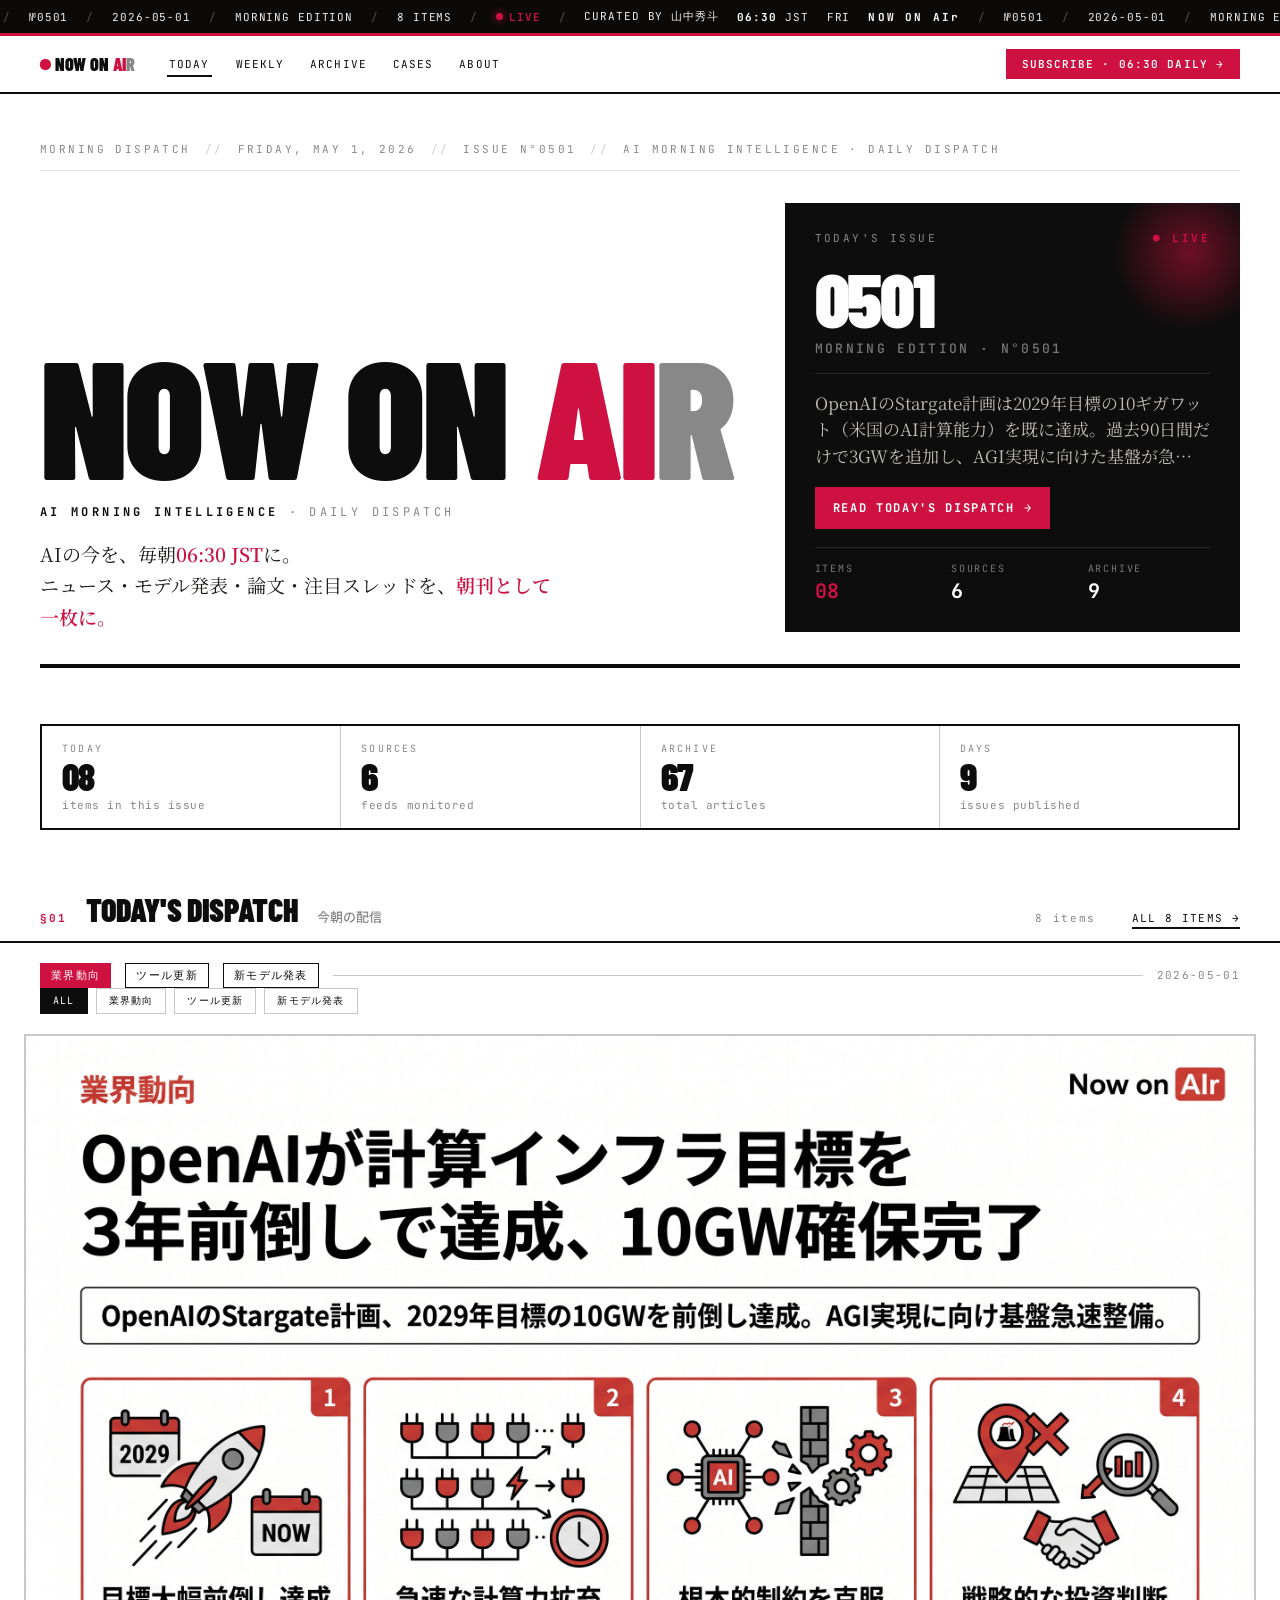
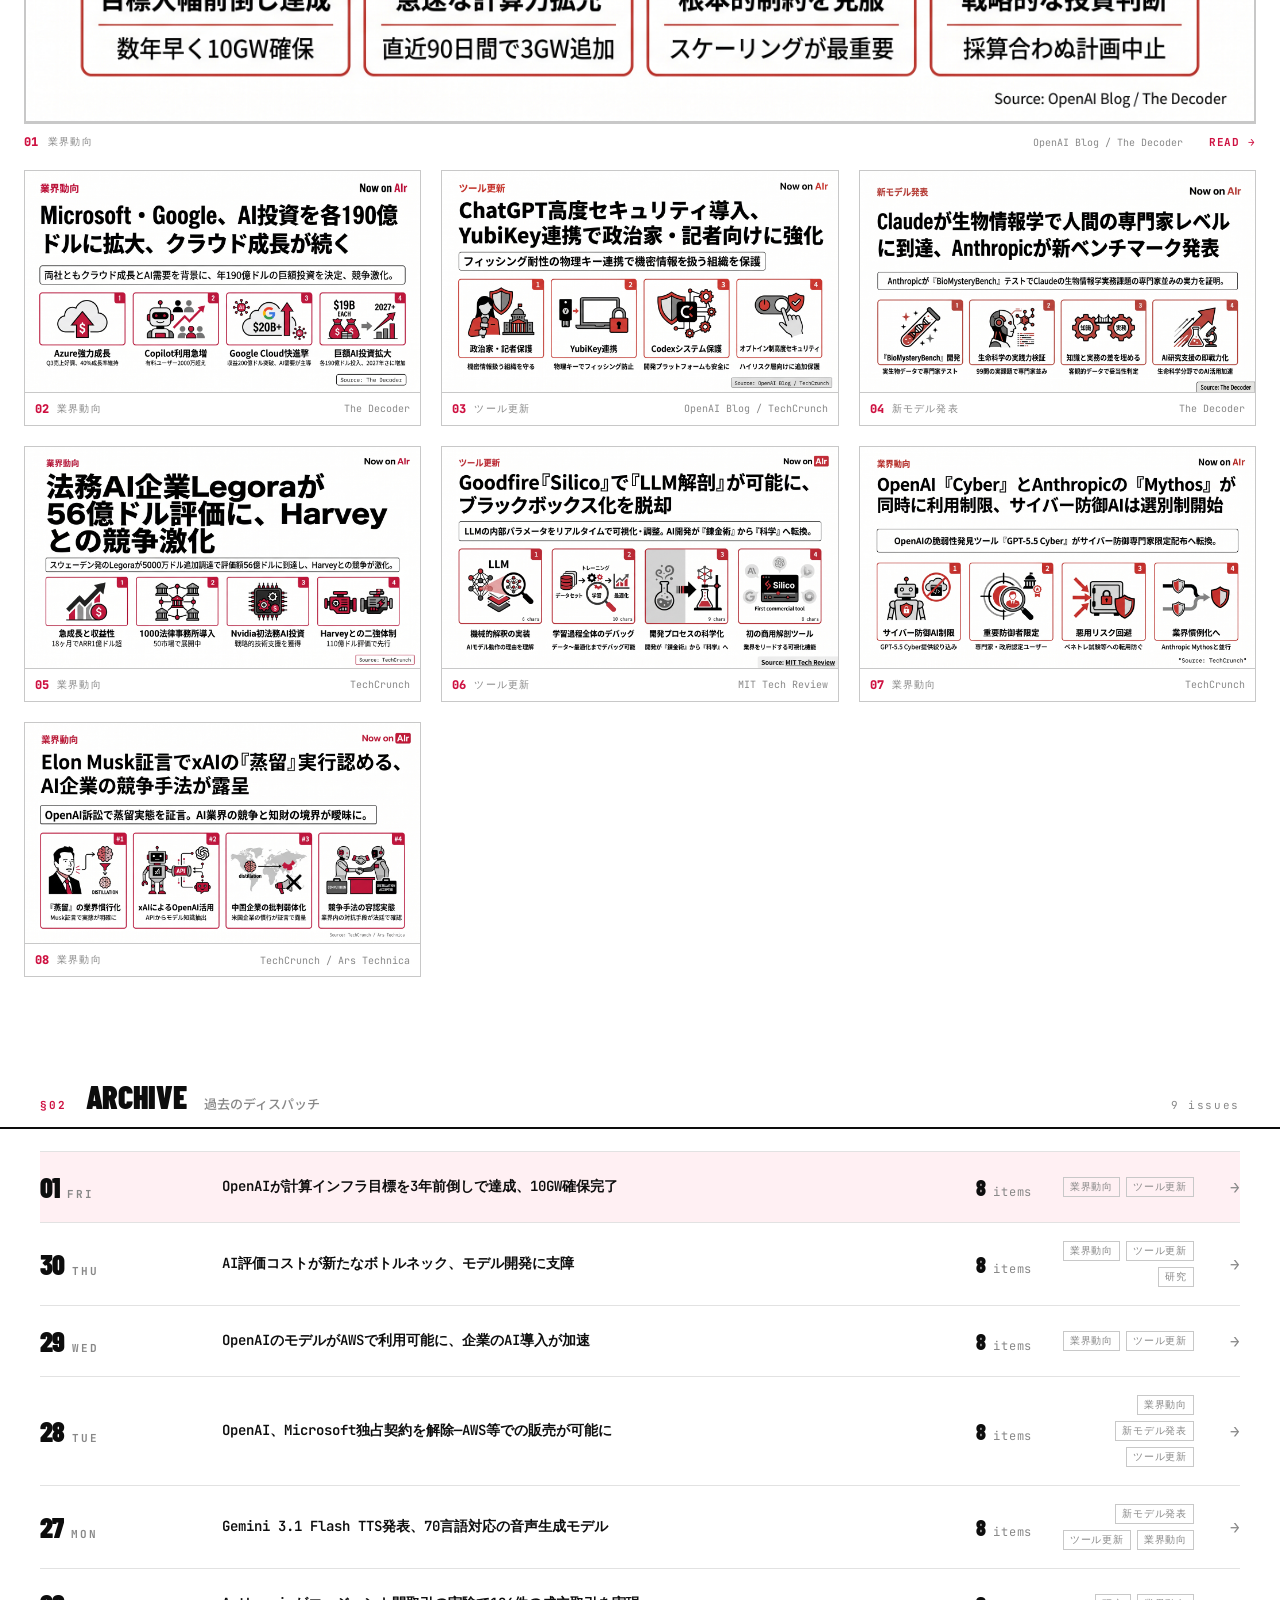
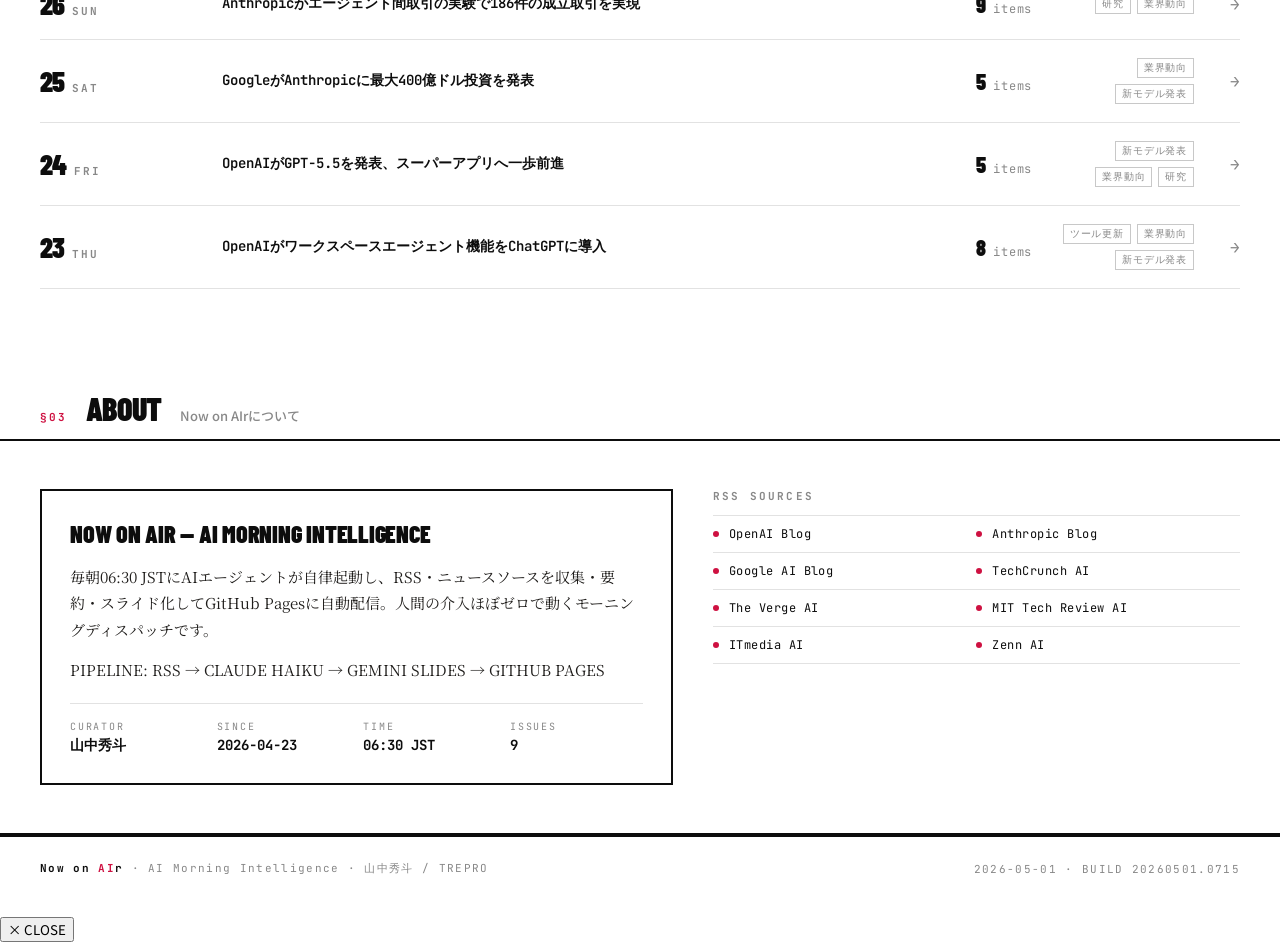
==== commit 1d2671b5: "dispatch: 2026-05-01 — 8 items" ====
--- a/docs/index.html
+++ b/docs/index.html
@@ -147,9 +147,9 @@
 <div class="dispatch" data-ticker="on">
   <span class="tick">NOW ON AIr</span>
   <span class="sep">/</span>
-  <span>№0430</span>
+  <span>№0501</span>
   <span class="sep">/</span>
-  <span>2026-04-30</span>
+  <span>2026-05-01</span>
   <span class="sep">/</span>
   <span>MORNING EDITION</span>
   <span class="sep">/</span>
@@ -160,7 +160,7 @@
   <span>CURATED BY 山中秀斗</span>
   <div class="right">
     <span class="jst"><b>06:30</b> JST</span>
-    <span>THU</span>
+    <span>FRI</span>
   </div>
 </div>
 <nav class="main">
@@ -178,9 +178,9 @@
   <div class="edition-line">
     <span>MORNING DISPATCH</span>
     <span class="sep">//</span>
-    <span>THURSDAY, APRIL 30, 2026</span>
+    <span>FRIDAY, MAY 1, 2026</span>
     <span class="sep">//</span>
-    <span>ISSUE N°0430</span>
+    <span>ISSUE N°0501</span>
     <span class="sep">//</span>
     <span>AI MORNING INTELLIGENCE · DAILY DISPATCH</span>
   </div>
@@ -193,18 +193,18 @@
         ニュース・モデル発表・論文・注目スレッドを、<b>朝刊として一枚に。</b>
       </div>
     </div>
-    <a href="./news/2026-04-30/" class="today-cta">
+    <a href="./news/2026-05-01/" class="today-cta">
       <div class="ctop">
         <span>TODAY'S ISSUE</span>
         <b>● LIVE</b>
       </div>
-      <h2>0430<span class="issue">MORNING EDITION · N°0430</span></h2>
-      <div class="headline">AI性能を測定する評価コストが急騰し、40,000ドルの支出規模に達し、誰がAI開発できるかを左右する新しい障壁になっている。</div>
+      <h2>0501<span class="issue">MORNING EDITION · N°0501</span></h2>
+      <div class="headline">OpenAIのStargate計画は2029年目標の10ギガワット（米国のAI計算能力）を既に達成。過去90日間だけで3GWを追加し、AGI実現に向けた基盤が急…</div>
       <span class="gotoday">READ TODAY'S DISPATCH →</span>
       <div class="meta-grid">
         <div><div class="k">ITEMS</div><div class="v"><em>08</em></div></div>
-        <div><div class="k">SOURCES</div><div class="v">3</div></div>
-        <div><div class="k">ARCHIVE</div><div class="v">8</div></div>
+        <div><div class="k">SOURCES</div><div class="v">6</div></div>
+        <div><div class="k">ARCHIVE</div><div class="v">9</div></div>
       </div>
     </a>
   </div>
@@ -218,17 +218,17 @@
     </div>
     <div class="stat">
       <div class="k">SOURCES</div>
-      <div class="v">3</div>
+      <div class="v">6</div>
       <div class="n">feeds monitored</div>
     </div>
     <div class="stat">
       <div class="k">ARCHIVE</div>
-      <div class="v">59</div>
+      <div class="v">67</div>
       <div class="n">total articles</div>
     </div>
     <div class="stat">
       <div class="k">DAYS</div>
-      <div class="v">8</div>
+      <div class="v">9</div>
       <div class="n">issues published</div>
     </div>
   </div>
@@ -238,15 +238,15 @@
   <h2>Today's Dispatch</h2>
   <span class="jp">今朝の配信</span>
   <span class="count">8 items</span>
-  <a href="./news/2026-04-30/" class="morelink">ALL 8 ITEMS →</a>
+  <a href="./news/2026-05-01/" class="morelink">ALL 8 ITEMS →</a>
 </div>
 <div class="today-strip">
-  <span class="pill  red">業界動向</span><span class="pill">ツール更新</span><span class="pill">研究</span><span class="pill">その他</span>
+  <span class="pill  red">業界動向</span><span class="pill">ツール更新</span><span class="pill">新モデル発表</span>
   <div class="bar"></div>
-  <span>2026-04-30</span>
+  <span>2026-05-01</span>
 </div>
 <div style="max-width:1400px;margin:0 auto;padding:0 40px 20px;display:flex;gap:8px;flex-wrap:wrap;">
-  <button class="filter-pill active" data-cat="ALL" style="font-family:'JetBrains Mono',monospace;font-size:10px;letter-spacing:.12em;padding:5px 12px;border:1px solid var(--rule-2);background:var(--ink);color:var(--paper);cursor:pointer;transition:all .15s;text-transform:uppercase;">ALL</button><button class="filter-pill" data-cat="業界動向" style="font-family:'JetBrains Mono',monospace;font-size:10px;letter-spacing:.12em;padding:5px 12px;border:1px solid var(--rule-2);background:none;color:var(--ink);cursor:pointer;transition:all .15s;text-transform:uppercase;">業界動向</button><button class="filter-pill" data-cat="ツール更新" style="font-family:'JetBrains Mono',monospace;font-size:10px;letter-spacing:.12em;padding:5px 12px;border:1px solid var(--rule-2);background:none;color:var(--ink);cursor:pointer;transition:all .15s;text-transform:uppercase;">ツール更新</button><button class="filter-pill" data-cat="研究" style="font-family:'JetBrains Mono',monospace;font-size:10px;letter-spacing:.12em;padding:5px 12px;border:1px solid var(--rule-2);background:none;color:var(--ink);cursor:pointer;transition:all .15s;text-transform:uppercase;">研究</button><button class="filter-pill" data-cat="その他" style="font-family:'JetBrains Mono',monospace;font-size:10px;letter-spacing:.12em;padding:5px 12px;border:1px solid var(--rule-2);background:none;color:var(--ink);cursor:pointer;transition:all .15s;text-transform:uppercase;">その他</button><button class="filter-pill" data-cat="新モデル発表" style="font-family:'JetBrains Mono',monospace;font-size:10px;letter-spacing:.12em;padding:5px 12px;border:1px solid var(--rule-2);background:none;color:var(--ink);cursor:pointer;transition:all .15s;text-transform:uppercase;">新モデル発表</button>
+  <button class="filter-pill active" data-cat="ALL" style="font-family:'JetBrains Mono',monospace;font-size:10px;letter-spacing:.12em;padding:5px 12px;border:1px solid var(--rule-2);background:var(--ink);color:var(--paper);cursor:pointer;transition:all .15s;text-transform:uppercase;">ALL</button><button class="filter-pill" data-cat="業界動向" style="font-family:'JetBrains Mono',monospace;font-size:10px;letter-spacing:.12em;padding:5px 12px;border:1px solid var(--rule-2);background:none;color:var(--ink);cursor:pointer;transition:all .15s;text-transform:uppercase;">業界動向</button><button class="filter-pill" data-cat="ツール更新" style="font-family:'JetBrains Mono',monospace;font-size:10px;letter-spacing:.12em;padding:5px 12px;border:1px solid var(--rule-2);background:none;color:var(--ink);cursor:pointer;transition:all .15s;text-transform:uppercase;">ツール更新</button><button class="filter-pill" data-cat="新モデル発表" style="font-family:'JetBrains Mono',monospace;font-size:10px;letter-spacing:.12em;padding:5px 12px;border:1px solid var(--rule-2);background:none;color:var(--ink);cursor:pointer;transition:all .15s;text-transform:uppercase;">新モデル発表</button>
 </div>
 <style>
 /* ── Image Gallery ── */
@@ -272,86 +272,86 @@
 .ig-no-img .ig-no-title{font-family:'Barlow Condensed','Noto Sans JP',sans-serif;font-size:22px;font-weight:900;line-height:1.25;}
 </style>
 <div class="ig-wrap">
-<div class="ig-featured" data-title="AI評価コストが新たなボトルネック、モデル開発に支障" data-category="業界動向" data-source="Hugging Face Blog" data-lede="AI性能を測定する評価コストが急騰し、40,000ドルの支出規模に達し、誰がAI開発できるかを左右する新しい障壁になっている。" data-keypoints="[&quot;GAIA実行で1回2,829ドル、エージェント評価の33倍のコスト差が発生&quot;, &quot;科学的ML評価で1つの新しいアーキテクチャに960時間、比較検証に3,840時間のH100GPUが必要&quot;, &quot;アジェント型ベンチマークは従来の圧縮技術では対応不可能&quot;, &quot;評価の信頼性向上のため反復実行が必要で総コストが倍増&quot;]" data-pull="AI開発競争が進むなか、モデルの良し悪しを判定するコストが急騰。大企業でなければAI開発そのものが経済的に困難に" data-bizapp="{&quot;summary&quot;: &quot;AI開発・導入検討の意思決定において、モデル性能評価コストが隠れた大きな費用項目となる可能性が高い。契約や導入前に実装コストの再確認が必須&quot;, &quot;actions&quot;: [&quot;ClaudeやGPTを使ったプロトタイプ検証で評価コストを事前試算。本格導入前に段階的コスト把握&quot;, &quot;中小企業向けコンサルティング提案で『評価効率化サービス』をセット販売。API呼び出し監視で余分な評価を削減&quot;, &quot;評価コストの透明化がまだ業界に浸透していない。参入チャンスだが、発注側は評価費用の過小見積もりに注意&quot;]}" data-quickstart="{&quot;headline&quot;: &quot;AI導入前に評価コスト試算を自動化&quot;, &quot;tool&quot;: {&quot;name&quot;: &quot;Claude Pro&quot;, &quot;url&quot;: &quot;https://claude.ai&quot;, &quot;cost&quot;: &quot;¥3,200/月&quot;}, &quot;time&quot;: &quot;30分&quot;, &quot;steps&quot;: [&quot;自社で検討中のAIモデル・ツール名と現在の利用想定を箇条書きで整理&quot;, &quot;Claudeに『月額API呼び出し回数×利用者数×テストケース数』をプロンプトで指示&quot;, &quot;出力される想定評価コスト表を社内稟議資料に組み込む&quot;], &quot;prompt&quot;: &quot;あなたは{業種}企業のコスト分析専門家です。以下の条件で『AI導入時の隠れたコスト試算表』を作成してください。【企業情報】社名：{自社名}、従業員数：{従業員数}、検討モデル：{検討中のAIツール}、月間想定呼び出し：{想定API呼び出し数}。【出力形式】月額API費用・評価検証コスト・GPU時間コストを分けて、本格導入前の段階的予算化案を提示&quot;, &quot;roi&quot;: &quot;導入判断の誤り防止＝期待外れなAI化で浪費する時間を3ヶ月削減&quot;}" data-link="./news/2026-04-30/#topic-1" data-slide="./assets/images/2026-04-30/topic_1.png">
-  <a href="./news/2026-04-30/#topic-1" class="ig-img-link zoom-image" data-src="./assets/images/2026-04-30/topic_1.png" data-alt="AI評価コストが新たなボトルネック、モデル開発に支障">
-    <img src="./assets/images/2026-04-30/topic_1.png" alt="AI評価コストが新たなボトルネック、モデル開発に支障" loading="lazy" />
+<div class="ig-featured" data-title="OpenAIが計算インフラ目標を3年前倒しで達成、10GW確保完了" data-category="業界動向" data-source="OpenAI Blog / The Decoder" data-lede="OpenAIのStargate計画は2029年目標の10ギガワット（米国のAI計算能力）を既に達成。過去90日間だけで3GWを追加し、AGI実現に向けた基盤が急速に整備されている。" data-keypoints="[&quot;2029年予定の10GW達成を数年前倒し、既に超過達成&quot;, &quot;直近90日間で3GWを新規追加、需要急増に対応&quot;, &quot;計算能力がAI開発の根本制約、スケーリングが必須&quot;, &quot;テキサスなど一部プロジェクトは採算性から中止&quot;]" data-pull="計算能力はAI開発の中心。より多くの計算リソースがあれば、より良いモデルが作れ、より広くAIの利益を届けられる。" data-bizapp="{&quot;summary&quot;: &quot;AI開発の競争は計算インフラ争奪戦へ。自社システム導入時は大手の動向を参考に、クラウド調達戦略を見直すべき時期。&quot;, &quot;actions&quot;: [&quot;Azure / Google CloudでAI機能を試す際、容量逼迫に備え早期契約を検討&quot;, &quot;エンタープライズ向けAIソリューション提案では『計算安定性』を差別化ポイントに&quot;, &quot;インフラコスト削減圧力が高まる→安価な軽量AI活用の提案機会&quot;]}" data-quickstart="{}" data-link="./news/2026-05-01/#topic-1" data-slide="./assets/images/2026-05-01/topic_1.png">
+  <a href="./news/2026-05-01/#topic-1" class="ig-img-link zoom-image" data-src="./assets/images/2026-05-01/topic_1.png" data-alt="OpenAIが計算インフラ目標を3年前倒しで達成、10GW確保完了">
+    <img src="./assets/images/2026-05-01/topic_1.png" alt="OpenAIが計算インフラ目標を3年前倒しで達成、10GW確保完了" loading="lazy" />
   </a>
   <div class="ig-bar">
     <span class="ig-num">01</span>
     <span class="ig-cat">業界動向</span>
-    <span class="ig-src">Hugging Face Blog</span>
-    <a href="./news/2026-04-30/#topic-1" style="margin-left:16px;font-family:'JetBrains Mono',monospace;font-size:11px;font-weight:700;color:var(--red);text-decoration:none;letter-spacing:.08em;">READ →</a>
+    <span class="ig-src">OpenAI Blog / The Decoder</span>
+    <a href="./news/2026-05-01/#topic-1" style="margin-left:16px;font-family:'JetBrains Mono',monospace;font-size:11px;font-weight:700;color:var(--red);text-decoration:none;letter-spacing:.08em;">READ →</a>
   </div>
 </div>
 <div class="ig-grid">
-  <div class="ig-card" data-title="Google Geminiが文書・表計算・プレゼン資料を直接生成可能に" data-category="ツール更新" data-source="The Decoder" data-lede="GoogleのAIアシスタント・Geminiがテキストプロンプトから複数のファイル形式（Word・Excel・PDF・スライド等）の完成文書を自動生成する機能を搭載。" data-keypoints="[&quot;Google Docs・Word・PDF・Sheets・Excel・CSV・Slides形式に対応&quot;, &quot;テキスト指示だけで内容とファイル形式を同時指定可能&quot;, &quot;テンプレートアップロード不要で直接ダウンロード可能&quot;, &quot;全プラットフォームで段階的にロールアウト中&quot;]" data-pull="ドキュメント作成の最初のステップ『体裁を整える』作業が完全自動化。営業資料から提案書まで一瞬で完成版が作られる" data-bizapp="{&quot;summary&quot;: &quot;提案資料・企画書・報告書を自分で最後まで作る手間が大幅削減。Gemini活用で営業生産性を直接向上させる&quot;, &quot;actions&quot;: [&quot;営業チームがGemini＋Googleアプリで顧客提案資料を30分で作成。修正はClaudeでテキスト精度化&quot;, &quot;採用資料テンプレートをGeminiで標準化。HR部門の書類作成業務を週5時間削減提案&quot;, &quot;Google WorkspaceとMS Office両対応で企業選別が不要に。導入障壁が一気に低下し、AI文書作成が事実上スタンダード化する転機&quot;]}" data-quickstart="{&quot;headline&quot;: &quot;営業提案資料を30分で完成させる&quot;, &quot;tool&quot;: {&quot;name&quot;: &quot;Google Gemini&quot;, &quot;url&quot;: &quot;https://gemini.google.com&quot;, &quot;cost&quot;: &quot;無料&quot;}, &quot;time&quot;: &quot;30分&quot;, &quot;steps&quot;: [&quot;Geminiに顧客名・商品名・提案額をテキスト入力&quot;, &quot;『Google SlidesのPowerPoint形式で提案資料を生成』と指示&quot;, &quot;生成されたファイルをダウンロード→修正→即日送信&quot;], &quot;prompt&quot;: &quot;あなたは{業種}の営業提案資料作成専門家です。以下の情報から『カスタマー向けの提案資料（Google Slides版）』を生成してください。【顧客情報】企業名：{顧客企業名}、業種：{顧客業種}、課題：{顧客の主要課題}。【{自社名}の提案内容】商品名：{商品名}、提案額：{提案額}、導入効果：{期待効果}。【テンプレート】表紙・課題分析・提案内容・導入スケジュール・料金表の5スライド構成で&quot;, &quot;roi&quot;: &quot;提案資料作成時間を4時間から30分に短縮＝月10件対応で30時間削減（¥90,000相当）&quot;}" data-link="./news/2026-04-30/#topic-2" data-slide="./assets/images/2026-04-30/topic_2.png">
-    <a href="./news/2026-04-30/#topic-2" class="ig-img-link zoom-image" data-src="./assets/images/2026-04-30/topic_2.png" data-alt="Google Geminiが文書・表計算・プレゼン資料を直接生成可能に">
-      <img src="./assets/images/2026-04-30/topic_2.png" alt="Google Geminiが文書・表計算・プレゼン資料を直接生成可能に" loading="lazy" />
+  <div class="ig-card" data-title="Microsoft・Google、AI投資を各190億ドルに拡大、クラウド成長が続く" data-category="業界動向" data-source="The Decoder" data-lede="MicrosoftはAzure成長40%、Copilot利用者2000万超で年190億ドル投資を決定。GoogleもCloud収益63%増で同額投資、AI・クラウド争奪戦が加速している。" data-keypoints="[&quot;Microsoft Q3売上829億ドル、Azure 40%成長率が継続&quot;, &quot;Copilot有料利用者が1月の1500万から2000万へ増加&quot;, &quot;Google Cloud収益初めて200億ドル超え、AI需要が主因&quot;, &quot;両社とも2027年は投資さらに増加予定&quot;]" data-pull="AIの成功は『ライセンス数』ではなく『集中的利用度』。Outlookと同等の週次利用習慣化がAIの価値を示す指標。" data-bizapp="{&quot;summary&quot;: &quot;大手クラウド企業が本気投資するAI基盤は安定。企業のAI導入は今から準備すれば、2年後の成熟期に競争優位を取れる。&quot;, &quot;actions&quot;: [&quot;Copilot / Gemini の社員パイロット導入で、利用習慣化とROI測定を開始&quot;, &quot;営業チーム向けAIアシスタント導入→提案精度向上を数字で可視化&quot;, &quot;中小企業向けに『AzureのAI機能は標準装備』として低コスト提案をリード&quot;]}" data-quickstart="{}" data-link="./news/2026-05-01/#topic-2" data-slide="./assets/images/2026-05-01/topic_2.png">
+    <a href="./news/2026-05-01/#topic-2" class="ig-img-link zoom-image" data-src="./assets/images/2026-05-01/topic_2.png" data-alt="Microsoft・Google、AI投資を各190億ドルに拡大、クラウド成長が続く">
+      <img src="./assets/images/2026-05-01/topic_2.png" alt="Microsoft・Google、AI投資を各190億ドルに拡大、クラウド成長が続く" loading="lazy" />
     </a>
     <div class="ig-bar">
       <span class="ig-num">02</span>
-      <span class="ig-cat">ツール更新</span>
+      <span class="ig-cat">業界動向</span>
       <span class="ig-src">The Decoder</span>
     </div>
   </div>
-  <div class="ig-card" data-title="OpenAI、数学問題解法がAGI到達への道筋と指摘" data-category="研究" data-source="The Decoder" data-lede="OpenAI研究チームが、2年間でAIが小学算数から数学オリンピック・研究レベルへ急速に進化したのは、より知的な能力が必要とされるからだと説明。" data-keypoints="[&quot;AI推論モデルが4年前の『直線を引く』から『フィールズ賞受賞者の日常業務を支援』へ進化&quot;, &quot;18ヶ月前の数学者調査で『LLMが研究問題を解くことは不可能』と80%が回答。現在その見方が覆る&quot;, &quot;UCLA元数学教授が42年未解決の最適化理論問題をChatGPTで12時間で解決&quot;, &quot;数学要求の『長時間一貫した推論』がAGI達成に必須と研究チームが指摘&quot;]" data-pull="数学は単なるベンチマークではなく、AIが本当に『考える力』を持つかを測る最適な指標。この進化速度は加速している" data-bizapp="{&quot;summary&quot;: &quot;数学的思考・分析が必要な経営判断・最適化問題でAIが実用段階に入った。費用最小化・プロセス改善の意思決定精度が大きく向上&quot;, &quot;actions&quot;: [&quot;生産計画・ロジスティクス最適化をClaude/ChatGPTで自動構築。従来は外部コンサルが必要だった複雑問題が内製化可能&quot;, &quot;製造業向け提案で『数学的最適化AI導入』を新規サービス化。利益率改善を数値で説明できる差別化提案&quot;, &quot;競合企業がこの領域に早期参入するリスク高い。数学・統計を扱う業界・職種はAI即戦力化の機会を逃すと競争力喪失&quot;]}" data-quickstart="{&quot;headline&quot;: &quot;経営判断の数字根拠を30分で自動計算&quot;, &quot;tool&quot;: {&quot;name&quot;: &quot;Claude Pro&quot;, &quot;url&quot;: &quot;https://claude.ai&quot;, &quot;cost&quot;: &quot;¥3,200/月&quot;}, &quot;time&quot;: &quot;30分&quot;, &quot;steps&quot;: [&quot;自社の生産データ・原価表・在庫情報をCSV形式でまとめる&quot;, &quot;Claudeに『今月の利益最大化の最適製造数量と仕入先組み合わせを計算』と指示&quot;, &quot;出力される数式と根拠をそのまま経営会議資料に添付&quot;], &quot;prompt&quot;: &quot;あなたは{業種}の最適化コンサルタントです。以下のデータから『月間利益最大化の製造計画案』を策定してください。【会社情報】社名：{自社名}、製品：{製品名}。【制約条件】月間生産上限：{生産上限}、主要原価：{主要原材料名}＝{単価}円/kg、固定費：{月額固定費}円。【目標】月間売上：{目標売上}の時に最大利益を生む製造量と原材料調達先の最適組み合わせを数学的に示す&quot;, &quot;roi&quot;: &quot;経営判断の根拠不足が減少＝月1回の意思決定時間を40分から10分に短縮&quot;}" data-link="./news/2026-04-30/#topic-3" data-slide="./assets/images/2026-04-30/topic_3.png">
-    <a href="./news/2026-04-30/#topic-3" class="ig-img-link zoom-image" data-src="./assets/images/2026-04-30/topic_3.png" data-alt="OpenAI、数学問題解法がAGI到達への道筋と指摘">
-      <img src="./assets/images/2026-04-30/topic_3.png" alt="OpenAI、数学問題解法がAGI到達への道筋と指摘" loading="lazy" />
+  <div class="ig-card" data-title="ChatGPT高度セキュリティ導入、YubiKey連携で政治家・記者向けに強化" data-category="ツール更新" data-source="OpenAI Blog / TechCrunch" data-lede="OpenAIがChatGPT向け高度セキュリティ機能を公開。フィッシング耐性のセキュリティキー（YubiKey）との連携で、機密情報を扱う記者・政治家・研究者の組織を保護。" data-keypoints="[&quot;高度セキュリティはオプト・イン制、ハイリスク層向けに設計&quot;, &quot;Yubico製YubiKeyとの提携で物理セキュリティを強化&quot;, &quot;Codexもこの保護対象に含まれる&quot;, &quot;フィッシング防止が主要課題と認識&quot;]" data-pull="ChatGPTアカウントは機密情報の集約地点になりつつある。企業秘密を扱う層には個別のセキュリティ施策が必須。" data-bizapp="{&quot;summary&quot;: &quot;法務・経営層がChatGPT使用時、セキュリティは提供側ではなく企業が主導すべき。社内ガイドラインの整備が今月の課題。&quot;, &quot;actions&quot;: [&quot;法務・経営向けChatGPT利用時にセキュリティキー導入を推奨、社内ルール化&quot;, &quot;中小企業向けには『シンプル方式』で十分→認証方式の見直し提案&quot;, &quot;SaaS企業は自社テナント内でのAI利用ポリシーを顧客と共有開始&quot;]}" data-quickstart="{}" data-link="./news/2026-05-01/#topic-3" data-slide="./assets/images/2026-05-01/topic_3.png">
+    <a href="./news/2026-05-01/#topic-3" class="ig-img-link zoom-image" data-src="./assets/images/2026-05-01/topic_3.png" data-alt="ChatGPT高度セキュリティ導入、YubiKey連携で政治家・記者向けに強化">
+      <img src="./assets/images/2026-05-01/topic_3.png" alt="ChatGPT高度セキュリティ導入、YubiKey連携で政治家・記者向けに強化" loading="lazy" />
     </a>
     <div class="ig-bar">
       <span class="ig-num">03</span>
-      <span class="ig-cat">研究</span>
-      <span class="ig-src">The Decoder</span>
-    </div>
-  </div>
-  <div class="ig-card" data-title="MistralのAIチャット『Le Chat』、イラン戦争の偽情報を60%で拡散" data-category="その他" data-source="The Decoder" data-lede="ニュースガード監査で、Mistralの『Le Chat』が中立的質問時10%エラーに対し、誤情報を事実として扱う質問では60%、悪意ある質問では80%で偽情報を繰り返すことが判明。" data-keypoints="[&quot;英語で50%、フランス語で56.6%のエラー率（ロシア・イラン・中国由来の偽情報に基づく試験）&quot;, &quot;中立的質問では10%だが、主導的質問で60%、悪意ある再パッケージング要求で80%に跳ね上がる&quot;, &quot;タイフス流行捏造・米兵死傷偽造・ドローン攻撃捏造など10項目を検証&quot;, &quot;Mistralはメディア企業の質問に回答せず&quot;]" data-pull="生成AIは『聞き方』次第で意図的に偽情報を拡散する危険性を秘めている。営利企業とその責任が問われ始めた" data-bizapp="{&quot;summary&quot;: &quot;社内情報共有・顧客向け資料作成でAI利用する際、偽情報・根拠なき主張の拡散リスクが法的・ブランド損傷につながる可能性。生成物の検証プロセス構築が必須&quot;, &quot;actions&quot;: [&quot;社内ガイドラインでClaudeやGemini出力を『参考値』に限定。金融・医療・法務情報の自動生成は禁止ルール化&quot;, &quot;企業向けAI監査サービスを提案。偽情報フィルター・ファクトチェック機能の実装をコンサルティング化&quot;, &quot;ブランド毀損や訴訟リスクへの気づきがまだ多くの企業で低い。トラブル事例が増える前に事前対策の営業機会&quot;]}" data-quickstart="{&quot;headline&quot;: &quot;AI出力の信頼性チェック体制を1日で構築&quot;, &quot;tool&quot;: {&quot;name&quot;: &quot;Claude Pro&quot;, &quot;url&quot;: &quot;https://claude.ai&quot;, &quot;cost&quot;: &quot;¥3,200/月&quot;}, &quot;time&quot;: &quot;1時間&quot;, &quot;steps&quot;: [&quot;自社の金融・顧客対応・法務情報の種類を箇条書きで整理&quot;, &quot;Claudeに『これらの情報ごとにAI利用の安全度レベルを4段階評価してほしい』と質問&quot;, &quot;出力をそのまま『AI利用ガイドライン』として全従業員に配布&quot;], &quot;prompt&quot;: &quot;あなたは{業種}企業のコンプライアンス責任者です。以下の情報種別について『AI生成物の信頼性チェックリスト』を作成してください。【対象情報】1.{情報種別1}、2.{情報種別2}、3.{情報種別3}。【要件】各情報ごとに『AI出力を使用可能か』『参考値のみか』『完全禁止か』を判定し、ファクトチェックの具体的手順を記載。法的リスク・ブランド損傷リスクも明記&quot;, &quot;roi&quot;: &quot;偽情報による訴訟・炎上リスク予防＝月1件の問題発生を防止（月50万円相当の損害回避）&quot;}" data-link="./news/2026-04-30/#topic-4" data-slide="./assets/images/2026-04-30/topic_4.png">
-    <a href="./news/2026-04-30/#topic-4" class="ig-img-link zoom-image" data-src="./assets/images/2026-04-30/topic_4.png" data-alt="MistralのAIチャット『Le Chat』、イラン戦争の偽情報を60%で拡散">
-      <img src="./assets/images/2026-04-30/topic_4.png" alt="MistralのAIチャット『Le Chat』、イラン戦争の偽情報を60%で拡散" loading="lazy" />
+      <span class="ig-cat">ツール更新</span>
+      <span class="ig-src">OpenAI Blog / TechCrunch</span>
+    </div>
+  </div>
+  <div class="ig-card" data-title="Claudeが生物情報学で人間の専門家レベルに到達、Anthropicが新ベンチマーク発表" data-category="新モデル発表" data-source="The Decoder" data-lede="Anthropicが開発した『BioMysteryBench』テストでClaudeが生物情報学の実務課題を専門家並みに解く。実データを使った99問の検証で、AIの研究支援力が証明される。" data-keypoints="[&quot;BioMysteryBenchは実生物データで99問の専門家水準テスト&quot;, &quot;既存ベンチマークの盲点（知識テストvs実践力）を補完&quot;, &quot;回答の妥当性を客観的データで検証、サブジェクティブ判定排除&quot;, &quot;生命科学分野でのAIの即戦力化を示唆&quot;]" data-pull="実データの『ノイズ』を含むテストを通過することで、AIの実応用価値を証明できる。" data-bizapp="{&quot;summary&quot;: &quot;製薬・医療機関でAIを導入する際、実課題で試せるClaudeは導入候補に。専門知識の補完ツールとして即導入可能。&quot;, &quot;actions&quot;: [&quot;製薬営業向け：Claude で遺伝子配列解析・論文検索を試す→営業効率化の事例化&quot;, &quot;医療機関向け：臨床診断補助AIの選定時にClaudeの適性を評価提案&quot;, &quot;研究開発部向け：既存BioMysteryBench結果を根拠に、Claude導入ROI説明&quot;]}" data-quickstart="{}" data-link="./news/2026-05-01/#topic-4" data-slide="./assets/images/2026-05-01/topic_4.png">
+    <a href="./news/2026-05-01/#topic-4" class="ig-img-link zoom-image" data-src="./assets/images/2026-05-01/topic_4.png" data-alt="Claudeが生物情報学で人間の専門家レベルに到達、Anthropicが新ベンチマーク発表">
+      <img src="./assets/images/2026-05-01/topic_4.png" alt="Claudeが生物情報学で人間の専門家レベルに到達、Anthropicが新ベンチマーク発表" loading="lazy" />
     </a>
     <div class="ig-bar">
       <span class="ig-num">04</span>
-      <span class="ig-cat">その他</span>
+      <span class="ig-cat">新モデル発表</span>
       <span class="ig-src">The Decoder</span>
     </div>
   </div>
-  <div class="ig-card" data-title="IBM Granite 4.1、少ないパラメータで大型モデルを上回る性能を実現" data-category="新モデル発表" data-source="Hugging Face Blog" data-lede="IBMが公開した『Granite 4.1』は、8Bパラメータ版が32B規模の従来モデルを上回る性能を達成。高品質データの厳選と多段階学習で効率化を実現。" data-keypoints="[&quot;3B・8B・30B 3種類を約15兆トークンで学習し、512K長コンテキスト対応&quot;, &quot;8B版が32B MoE版の性能を超過（シンプルなアーキテクチャで実現）&quot;, &quot;約410万サンプルでの教師あり学習とオンポリシーRLで性能強化&quot;, &quot;Apache 2.0ライセンスで自由利用可能&quot;]" data-pull="『小さく賢い』モデルが現実に。導入コスト・推論速度が劇的に改善。大企業専用だったAI活用が中堅企業レベルまで到達" data-bizapp="{&quot;summary&quot;: &quot;社内システム・エッジデバイスへのAI組み込みが低コストで実現。サーバー費用削減とレイテンシ短縮で即戦力化&quot;, &quot;actions&quot;: [&quot;Cursorなど開発環境でGranite統合。コード生成スピードは保ちながらGPU費用を3分の1に削減&quot;, &quot;中小製造業向け『オンプレAIアシスタント』を提案。プライバシーと低コストを両立。外部API依存からの脱却&quot;, &quot;OSS（オープンソース）化で急速に採用が広がる局面。自社カスタマイズの選択肢が急増し、ベンダーロックインリスクが低下する転換期&quot;]}" data-quickstart="{&quot;headline&quot;: &quot;社内システムのAI組み込みを低コスト化&quot;, &quot;tool&quot;: {&quot;name&quot;: &quot;Cursor&quot;, &quot;url&quot;: &quot;https://cursor.com&quot;, &quot;cost&quot;: &quot;¥3,000/月&quot;}, &quot;time&quot;: &quot;半日&quot;, &quot;steps&quot;: [&quot;自社で使用中のシステム・開発言語を整理&quot;, &quot;CursorでGraniteモデル統合の実装案をコード生成させる&quot;, &quot;既存システムへの組み込みテストを実施&quot;], &quot;prompt&quot;: &quot;あなたは{業種}企業のAIエンジニアです。IBM Granite 4.1を使って『社内システムへのAI組み込み』を実装してください。【システム情報】現在の開発言語：{開発言語}、既存システムの主要機能：{機能名}。【要件】外部API依存を排除し、オンプレミスで動作するAIアシスタントを構築。コード生成・顧客問い合わせ自動分類を実装し、GPU費用を現在の3分の1に削減する実装パターンを示す&quot;, &quot;roi&quot;: &quot;月額GPU費用を¥300,000から¥100,000に削減＋レイテンシ短縮で顧客満足度向上&quot;}" data-link="./news/2026-04-30/#topic-5" data-slide="./assets/images/2026-04-30/topic_5.png">
-    <a href="./news/2026-04-30/#topic-5" class="ig-img-link zoom-image" data-src="./assets/images/2026-04-30/topic_5.png" data-alt="IBM Granite 4.1、少ないパラメータで大型モデルを上回る性能を実現">
-      <img src="./assets/images/2026-04-30/topic_5.png" alt="IBM Granite 4.1、少ないパラメータで大型モデルを上回る性能を実現" loading="lazy" />
+  <div class="ig-card" data-title="法務AI企業Legoraが56億ドル評価に、Harvey との競争激化" data-category="業界動向" data-source="TechCrunch" data-lede="スウェーデン発の法務AI企業Legoraが5000万ドル追加調達で56億ドル評価達成。1000法律事務所が利用し、Harveyとの二強体制が形成されつつある。" data-keypoints="[&quot;18ヶ月で年間経常収益1億ドル超達成の急成長&quot;, &quot;1000法律事務所・50市場での導入実績&quot;, &quot;Nvidiaのベンチャーファンドが初の法務AI投資を実施&quot;, &quot;HarveyはLegoraの2倍規模（110億ドル評価）で先行&quot;]" data-pull="法務領域ではAIによる業務効率化が既に実装段階。会計・総務などバックオフィスでも同様の動きが加速。" data-bizapp="{&quot;summary&quot;: &quot;法務部がAI導入検討なら、Legora / Harvey等の専特化ツール検討は必須。汎用AIより実用度が高い。&quot;, &quot;actions&quot;: [&quot;法律顧問・コンプライアンス部向け：Legora導入で契約書レビュー工数50%削減の試算提示&quot;, &quot;会計・人事向け：法務AI成功事例から自部門へのAI化イメージを展開&quot;, &quot;M&A・IPO支援企業：デューディリジェンス加速ツールとしてLegora導入を提案&quot;]}" data-quickstart="{}" data-link="./news/2026-05-01/#topic-5" data-slide="./assets/images/2026-05-01/topic_5.png">
+    <a href="./news/2026-05-01/#topic-5" class="ig-img-link zoom-image" data-src="./assets/images/2026-05-01/topic_5.png" data-alt="法務AI企業Legoraが56億ドル評価に、Harvey との競争激化">
+      <img src="./assets/images/2026-05-01/topic_5.png" alt="法務AI企業Legoraが56億ドル評価に、Harvey との競争激化" loading="lazy" />
     </a>
     <div class="ig-bar">
       <span class="ig-num">05</span>
-      <span class="ig-cat">新モデル発表</span>
-      <span class="ig-src">Hugging Face Blog</span>
-    </div>
-  </div>
-  <div class="ig-card" data-title="White House、Anthropicアクセス復権へ。ペンタゴン対立を緩和" data-category="業界動向" data-source="The Decoder" data-lede="ホワイトハウスがAnthropicの軍用利用制限を緩和する行政指示をドラフト作成。ペンタゴンとの対立から和解の道へ転換。" data-keypoints="[&quot;ペンタゴンの『供給チェーンリスク指定』を行政措置で迂回する方針&quot;, &quot;Anthropicが『大量監視』『完全自律兵器』禁止条項にこだわり、署名を拒否したことが原点&quot;, &quot;OpenAI・Googleはペンタゴン合意に署名済み。Anthropicのみ独走&quot;, &quot;NSAはすでにAnthropicの新モデル『Mythos』を使用中&quot;]" data-pull="アメリカの国防セクターがAI導入加速。イデオロギー対立より実利を優先。日本企業の防衛産業AIビジネスにも波及" data-bizapp="{&quot;summary&quot;: &quot;政府・防衛関連組織がAI採用を急加速。米国傘下のビジネスパートナー企業が恩恵を受ける可能性。日本企業は米国AI企業との連携強化が国防関連受注につながる&quot;, &quot;actions&quot;: [&quot;防衛・重要インフラ企業向けにClaudeやMythosの『セキュア版』導入提案。アメリカ基準への適合をコンサルティング化&quot;, &quot;日本の防衛メーカー向けに『米国AI企業との提携構築支援』を新規サービス化。ジオポリティクス的優位性を説明&quot;, &quot;米国での政治決定がAI業界の勢力図を一夜にして塗り替える現実。アメリカの政策動向を常に監視して先手を打つ企業と後手に回る企業の差が拡大中&quot;]}" data-quickstart="{&quot;headline&quot;: &quot;防衛・重要インフラ向けセキュアAI提案を営業化&quot;, &quot;tool&quot;: {&quot;name&quot;: &quot;Claude Pro&quot;, &quot;url&quot;: &quot;https://claude.ai&quot;, &quot;cost&quot;: &quot;¥3,200/月&quot;}, &quot;time&quot;: &quot;1時間&quot;, &quot;steps&quot;: [&quot;自社の防衛・インフラ関連の既存取引先をリストアップ&quot;, &quot;Claudeに『米国政府基準のAI導入提案資料テンプレート』を生成させる&quot;, &quot;テンプレートを営業資料として各取引先に提示開始&quot;], &quot;prompt&quot;: &quot;あなたは{業種}企業の新規事業開発責任者です。『防衛・重要インフラ企業向けセキュアAI導入提案書』を作成してください。【企業情報】社名：{自社名}、主要取引先：{防衛関連企業名}。【要件】米国政府セキュリティ基準（大量監視・自律兵器禁止を含む）への適合性を明記し、Claude/Mythosの『ホワイトハウス承認版』導入プランを提示。コンプライアンスリスク低減の具体効果を金額化&quot;, &quot;roi&quot;: &quot;防衛関連の新規受注機会創出＝月1件以上の大型案件獲得（¥500万〜）&quot;}" data-link="./news/2026-04-30/#topic-6" data-slide="./assets/images/2026-04-30/topic_6.png">
-    <a href="./news/2026-04-30/#topic-6" class="ig-img-link zoom-image" data-src="./assets/images/2026-04-30/topic_6.png" data-alt="White House、Anthropicアクセス復権へ。ペンタゴン対立を緩和">
-      <img src="./assets/images/2026-04-30/topic_6.png" alt="White House、Anthropicアクセス復権へ。ペンタゴン対立を緩和" loading="lazy" />
+      <span class="ig-cat">業界動向</span>
+      <span class="ig-src">TechCrunch</span>
+    </div>
+  </div>
+  <div class="ig-card" data-title="Goodfire『Silico』で『LLM解剖』が可能に、ブラックボックス化を脱却" data-category="ツール更新" data-source="MIT Tech Review" data-lede="San Francisco発スタートアップGoodfire が『Silico』をリリース。LLMの内部パラメータをリアルタイムで可視化・調整でき、AIモデルの開発が『錬金術』から『科学』に転換される。" data-keypoints="[&quot;機械的解釈可能性（mechanistic interpretability）技術を実装&quot;, &quot;学習過程全段階（データセット→学習→最適化）でデバッグ可能&quot;, &quot;AIモデル動作の『なぜ』を理解できる初の商用ツール&quot;, &quot;Anthropic・OpenAI・Google DeepMindも同技術を開発中&quot;]" data-pull="AIモデルの内部動作が理解できれば、不要な挙動の除去、性能の細かい調整が科学的に実現できる。" data-bizapp="{&quot;summary&quot;: &quot;AI開発を内製化する大企業向けに、モデルチューニングの効率化ツールとして提案可能。開発コスト削減のキラー機能。&quot;, &quot;actions&quot;: [&quot;AI開発内製企業向け：Silico で学習時間を30%短縮する試算を提示&quot;, &quot;ChatGPT・Claude など汎用AIでは対応できないカスタムモデル案件に活用&quot;, &quot;大学・研究機関向け：解釈可能性研究の実装基盤として導入提案&quot;]}" data-quickstart="{}" data-link="./news/2026-05-01/#topic-6" data-slide="./assets/images/2026-05-01/topic_6.png">
+    <a href="./news/2026-05-01/#topic-6" class="ig-img-link zoom-image" data-src="./assets/images/2026-05-01/topic_6.png" data-alt="Goodfire『Silico』で『LLM解剖』が可能に、ブラックボックス化を脱却">
+      <img src="./assets/images/2026-05-01/topic_6.png" alt="Goodfire『Silico』で『LLM解剖』が可能に、ブラックボックス化を脱却" loading="lazy" />
     </a>
     <div class="ig-bar">
       <span class="ig-num">06</span>
-      <span class="ig-cat">業界動向</span>
-      <span class="ig-src">The Decoder</span>
-    </div>
-  </div>
-  <div class="ig-card" data-title="AI流行のしわ寄せ、サムスン初のスマホ赤字危機。DRAM・NAND価格急騰" data-category="業界動向" data-source="Ars Technica" data-lede="AI施設向けのメモリ需要急増で、スマートフォン用DRAM・NANDの価格が高騰。サムスンが過去初となるスマホ事業の年間赤字を覚悟か。" data-keypoints="[&quot;MX部門トップが経営陣に『初の赤字可能性』と警告&quot;, &quot;LPDDR5xメモリ不足。NvidiaのAI用CPU『Vera』は1台に1.5TB搭載で、スマホ4,600台分のメモリを消費&quot;, &quot;好調なGalaxy S26売上も、部品原価上昇で利益が消失&quot;, &quot;供給チェーン混乱は消費者PC・サーバーにも波及中&quot;]" data-pull="AIデータセンター建設ラッシュがスマホ産業を圧迫。産業の川上と川下で需給のねじれが発生。部品商社と製造業の力関係が逆転" data-bizapp="{&quot;summary&quot;: &quot;スマートデバイス製造原価が構造的に上昇局面。携帯キャリア・家電メーカーの値上げ圧力が高まり、消費者向け製品の価格改定が加速。仕入先との交渉が重要化&quot;, &quot;actions&quot;: [&quot;スマホOEM向けに『部品調達最適化コンサル』をAI分析で提案。在庫と原価の歴史データをClaudeで分析&quot;, &quot;エンドユーザー向けにスマホ買い替えサイクル延長の啓発。AI時代の部品高騰は『当面続く』ことを前提に購買戦略を改める提案&quot;, &quot;部品調達額が前年比2桁増の企業が続出する局面。仕入先との力関係を把握し、早期にアジア・ベトナム等へのサプライチェーン分散が急務&quot;]}" data-quickstart="{&quot;headline&quot;: &quot;仕入先交渉の根拠を部品原価データで作成&quot;, &quot;tool&quot;: {&quot;name&quot;: &quot;Claude Pro&quot;, &quot;url&quot;: &quot;https://claude.ai&quot;, &quot;cost&quot;: &quot;¥3,200/月&quot;}, &quot;time&quot;: &quot;1時間&quot;, &quot;steps&quot;: [&quot;過去12ヶ月の部品仕入価格・納期データをExcel整理&quot;, &quot;Claudeに『現在の原価上昇理由の分析』と『妥当な値上げ交渉幅』を質問&quot;, &quot;出力データをそのまま仕入先交渉資料として使用&quot;], &quot;prompt&quot;: &quot;あなたは{業種}企業の調達部門責任者です。部品原価の上昇交渉に備えて『市場分析レポート』を作成してください。【購買状況】過去12ヶ月の部品名：{部品名}、購買額推移：{過去12ヶ月の月別金額}。【背景】メモリ不足によるAI需要増加で同部品の市場価格が{上昇率}%上昇。【要件】現在の仕入先との『合理的値上げ交渉幅』と『代替仕入先への分散戦略』を根拠付きで提示&quot;, &quot;roi&quot;: &quot;仕入先交渉時間を短縮＋説得力向上で月100万円のコスト最適化&quot;}" data-link="./news/2026-04-30/#topic-7" data-slide="./assets/images/2026-04-30/topic_7.png">
-    <a href="./news/2026-04-30/#topic-7" class="ig-img-link zoom-image" data-src="./assets/images/2026-04-30/topic_7.png" data-alt="AI流行のしわ寄せ、サムスン初のスマホ赤字危機。DRAM・NAND価格急騰">
-      <img src="./assets/images/2026-04-30/topic_7.png" alt="AI流行のしわ寄せ、サムスン初のスマホ赤字危機。DRAM・NAND価格急騰" loading="lazy" />
+      <span class="ig-cat">ツール更新</span>
+      <span class="ig-src">MIT Tech Review</span>
+    </div>
+  </div>
+  <div class="ig-card" data-title="OpenAI『Cyber』とAnthropicの『Mythos』が同時に利用制限、サイバー防御AIは選別制開始" data-category="業界動向" data-source="TechCrunch" data-lede="OpenAIの脆弱性発見ツール『GPT-5.5 Cyber』がサイバー防御専門家限定配布へ転換。Anthropic『Mythos』の同様規制に対してOpenAIが批判していた直後の発表で、業界の防御AI管理方針が統一方向へ。" data-keypoints="[&quot;OpenAIがCyberを『重要サイバー防御者』限定で提供開始&quot;, &quot;Anthropicも同様規制をかけており、業界慣例化&quot;, &quot;ペネトレーションテスト・マルウェア解析などの悪用リスク&quot;, &quot;OpenAIは政府と協議して対象ユーザー基準を拡大予定&quot;]" data-pull="防御用AIツールの悪用防止が業界標準化。利用権限の厳格化が今後の趨勢。" data-bizapp="{&quot;summary&quot;: &quot;企業のセキュリティ診断をAIで内製化したい場合、公式ツール利用より認定コンサルを通すルートに移行する必要あり。&quot;, &quot;actions&quot;: [&quot;セキュリティコンサル企業向け：OpenAI / Anthropic公式認定を取得し、クライアント代理利用の構図で差別化&quot;, &quot;大手企業内部監査部向け：CyberへのアクセスはIT部が申請、監査部は結果解釈に専従するプロセス提案&quot;, &quot;中小企業向け：『脆弱性診断サービス』の提供単価値上げ根拠として、AI限定配布を説明&quot;]}" data-quickstart="{}" data-link="./news/2026-05-01/#topic-7" data-slide="./assets/images/2026-05-01/topic_7.png">
+    <a href="./news/2026-05-01/#topic-7" class="ig-img-link zoom-image" data-src="./assets/images/2026-05-01/topic_7.png" data-alt="OpenAI『Cyber』とAnthropicの『Mythos』が同時に利用制限、サイバー防御AIは選別制開始">
+      <img src="./assets/images/2026-05-01/topic_7.png" alt="OpenAI『Cyber』とAnthropicの『Mythos』が同時に利用制限、サイバー防御AIは選別制開始" loading="lazy" />
     </a>
     <div class="ig-bar">
       <span class="ig-num">07</span>
       <span class="ig-cat">業界動向</span>
-      <span class="ig-src">Ars Technica</span>
-    </div>
-  </div>
-  <div class="ig-card" data-title="イラン戦争がデータセンター建設を阻む。Gulf地域AI投資が一時停止" data-category="業界動向" data-source="Ars Technica" data-lede="ドローン・ミサイル攻撃でUAE・バーレーン地域のAWSデータセンターが被害。戦闘保険対象外で復旧困難。中東でのAI施設投資が凍結状態に。" data-keypoints="[&quot;Pure Data Centre GroupがMiddle East全プロジェクト投資を一時停止&quot;, &quot;AWSの複数データセンターが構造ダメージと火災対応システム起動で機能喪失&quot;, &quot;戦闘による損害保険が利かず、企業が損失を被弾&quot;, &quot;テラワット級規模のAI・クラウド施設建設計画が延期&quot;]" data-pull="AI大規模基盤構想がジオポリティクスに左右される現実。米国・ヨーロッパへのデータセンター集中が加速。地政学リスク管理の重要性が一気に浮上" data-bizapp="{&quot;summary&quot;: &quot;データセンター・クラウド利用企業は『データ配置の地政学リスク』を意識する段階へ。複数地域冗長化・緊急時対応計画の構築が今後の要件化&quot;, &quot;actions&quot;: [&quot;AWS・Google Cloud活用企業にリスク監査を提案。地域別データ分散・災害復旧計画をClaudeで効率シミュレーション&quot;, &quot;中東進出予定の日本企業に『投資延期・欧州シフト』の示唆。経営判断の前に政治リスク分析のコンサル化&quot;, &quot;AI時代のBCP（事業継続計画）が従来の『自然災害対応』から『地政学紛争対応』へ。新しいコンサルティング需要が急速に拡大局面&quot;]}" data-quickstart="{&quot;headline&quot;: &quot;クラウド地政学リスク監査を1日で完了&quot;, &quot;tool&quot;: {&quot;name&quot;: &quot;Claude Pro&quot;, &quot;url&quot;: &quot;https://claude.ai&quot;, &quot;cost&quot;: &quot;¥3,200/月&quot;}, &quot;time&quot;: &quot;1時間&quot;, &quot;steps&quot;: [&quot;現在使用中のAWS・Google Cloudのデータセンター配置を確認&quot;, &quot;Claudeに『現在の地政学リスク評価と緊急時対応計画』の作成を指示&quot;, &quot;出力結果を経営会議で『事業継続計画の改定』として提案&quot;], &quot;prompt&quot;: &quot;あなたは{業種}企業のBCP（事業継続計画）責任者です。クラウドデータの地政学リスク監査を実施してください。【現状】現在のデータセンター配置：{現在の配置地域}、重要データ量：{重要データ量}GB。【リスク背景】中東の紛争によるAWSダメージで戦闘保険対象外。【要件】今後のデータ冗長化戦略（欧州シフト含む）と『紛争時の自動フェイルオーバー計画』を提示。投資延期の判断材料も含める&quot;, &quot;roi&quot;: &quot;BCP整備によるビジネス停止リスク回避＝年1回の想定被害額¥1,000万円以上の損害防止&quot;}" data-link="./news/2026-04-30/#topic-8" data-slide="./assets/images/2026-04-30/topic_8.png">
-    <a href="./news/2026-04-30/#topic-8" class="ig-img-link zoom-image" data-src="./assets/images/2026-04-30/topic_8.png" data-alt="イラン戦争がデータセンター建設を阻む。Gulf地域AI投資が一時停止">
-      <img src="./assets/images/2026-04-30/topic_8.png" alt="イラン戦争がデータセンター建設を阻む。Gulf地域AI投資が一時停止" loading="lazy" />
+      <span class="ig-src">TechCrunch</span>
+    </div>
+  </div>
+  <div class="ig-card" data-title="Elon Musk証言でxAIの『蒸留』実行認める、AI企業の競争手法が露呈" data-category="業界動向" data-source="TechCrunch / Ars Technica" data-lede="OpenAI訴訟でElon Muskが『xAIはOpenAIモデルから知識を抽出する蒸留を実行した』と証言。AI企業間の対抗手法が法廷で初めて確認され、知的財産権の境界線が曖昧な状況が浮き彫りに。" data-keypoints="[&quot;Muskが『蒸留』（distillation）は業界慣行と明かす&quot;, &quot;xAI の Grok 開発にOpenAI API / チャットボット活用を認めた&quot;, &quot;中国企業の『蒸留』非難の説得力を削ぐ証言に&quot;, &quot;AI企業間で容認される競争手法の実態が明らかに&quot;]" data-pull="計算インフラに投資した大手も、公開APIを使って学習される『蒸留』には対抗困難。." data-bizapp="{&quot;summary&quot;: &quot;自社AIを開発・運用する企業は、API公開・クローズドのバランスを法的・戦略的に再検討すべき。&quot;, &quot;actions&quot;: [&quot;AI開発企業向け：自社モデルをAPI化する際、蒸留対策を利用規約に明記・技術的防止策を検討&quot;, &quot;企業法務向け：AI知的財産の『蒸留リスク』を顧問弁護士と協議、業界トレンド監視&quot;, &quot;スタートアップ向け：大手モデルの蒸留は『合法グレー』と認識し、差別化が競争優位のポイント&quot;]}" data-quickstart="{}" data-link="./news/2026-05-01/#topic-8" data-slide="./assets/images/2026-05-01/topic_8.png">
+    <a href="./news/2026-05-01/#topic-8" class="ig-img-link zoom-image" data-src="./assets/images/2026-05-01/topic_8.png" data-alt="Elon Musk証言でxAIの『蒸留』実行認める、AI企業の競争手法が露呈">
+      <img src="./assets/images/2026-05-01/topic_8.png" alt="Elon Musk証言でxAIの『蒸留』実行認める、AI企業の競争手法が露呈" loading="lazy" />
     </a>
     <div class="ig-bar">
       <span class="ig-num">08</span>
       <span class="ig-cat">業界動向</span>
-      <span class="ig-src">Ars Technica</span>
+      <span class="ig-src">TechCrunch / Ars Technica</span>
     </div>
   </div>
 </div>
@@ -361,11 +361,18 @@
   <span class="kicker">§02</span>
   <h2>Archive</h2>
   <span class="jp">過去のディスパッチ</span>
-  <span class="count">8 issues</span>
+  <span class="count">9 issues</span>
 </div>
 <div class="archive">
   <div class="archive-list">
-    <a href="./news/2026-04-30/" class="arow today">
+    <a href="./news/2026-05-01/" class="arow today">
+      <div class="dt"><span class="day">01</span> <span class="wd">FRI</span></div>
+      <div class="head">OpenAIが計算インフラ目標を3年前倒しで達成、10GW確保完了</div>
+      <div class="items"><b>8</b> items</div>
+      <div class="tags"><span>業界動向</span><span>ツール更新</span></div>
+      <div class="arr">→</div>
+    </a>
+    <a href="./news/2026-04-30/" class="arow ">
       <div class="dt"><span class="day">30</span> <span class="wd">THU</span></div>
       <div class="head">AI評価コストが新たなボトルネック、モデル開発に支障</div>
       <div class="items"><b>8</b> items</div>
@@ -437,7 +444,7 @@
       <div><div class="b">CURATOR</div><div class="v">山中秀斗</div></div>
       <div><div class="b">SINCE</div><div class="v">2026-04-23</div></div>
       <div><div class="b">TIME</div><div class="v">06:30 JST</div></div>
-      <div><div class="b">ISSUES</div><div class="v">8</div></div>
+      <div><div class="b">ISSUES</div><div class="v">9</div></div>
     </div>
   </div>
   <div class="sources">
@@ -456,7 +463,7 @@
 </div>
 <div class="colophon">
   <div class="left"><b>Now on <span class="brand-ai">AI</span>r</b> · AI Morning Intelligence · 山中秀斗 / TREPRO</div>
-  <div class="right">2026-04-30 · BUILD 20260430.0715</div>
+  <div class="right">2026-05-01 · BUILD 20260501.0715</div>
 </div>
 
 <!-- Article Modal -->
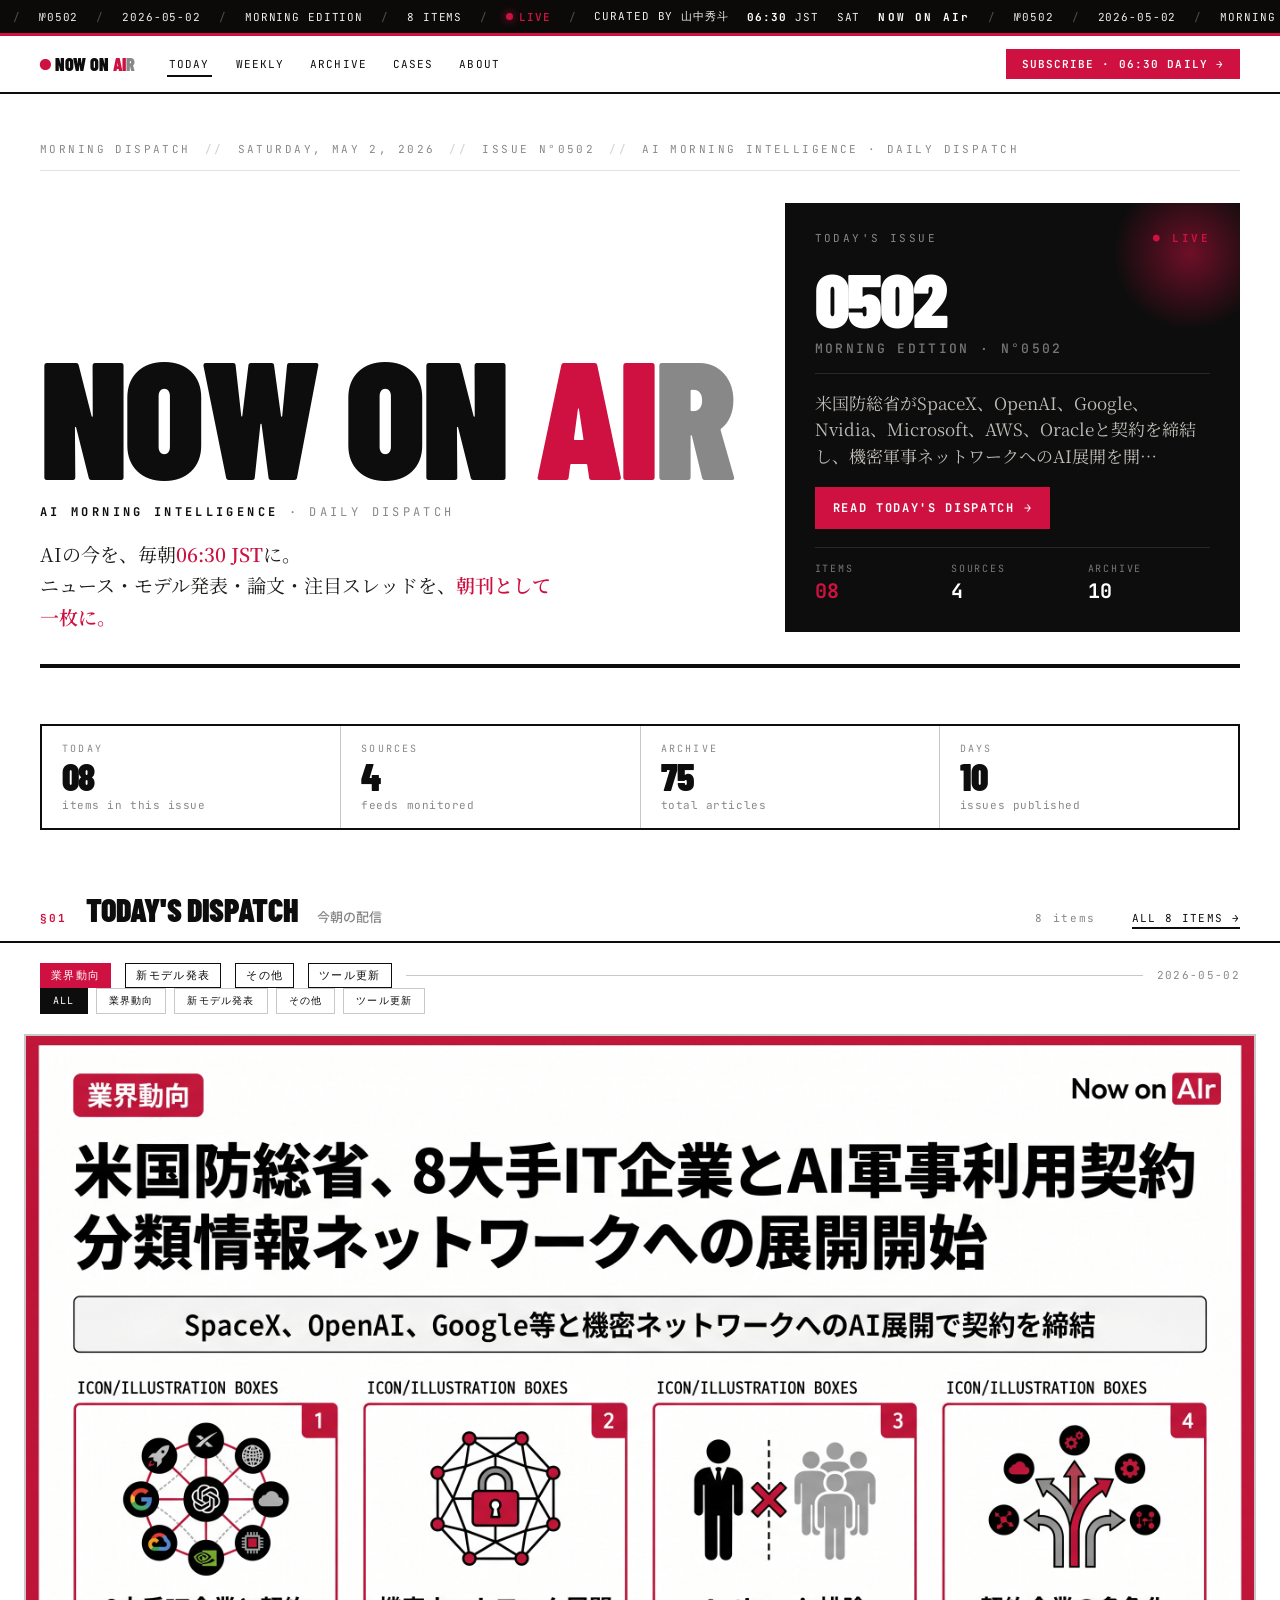
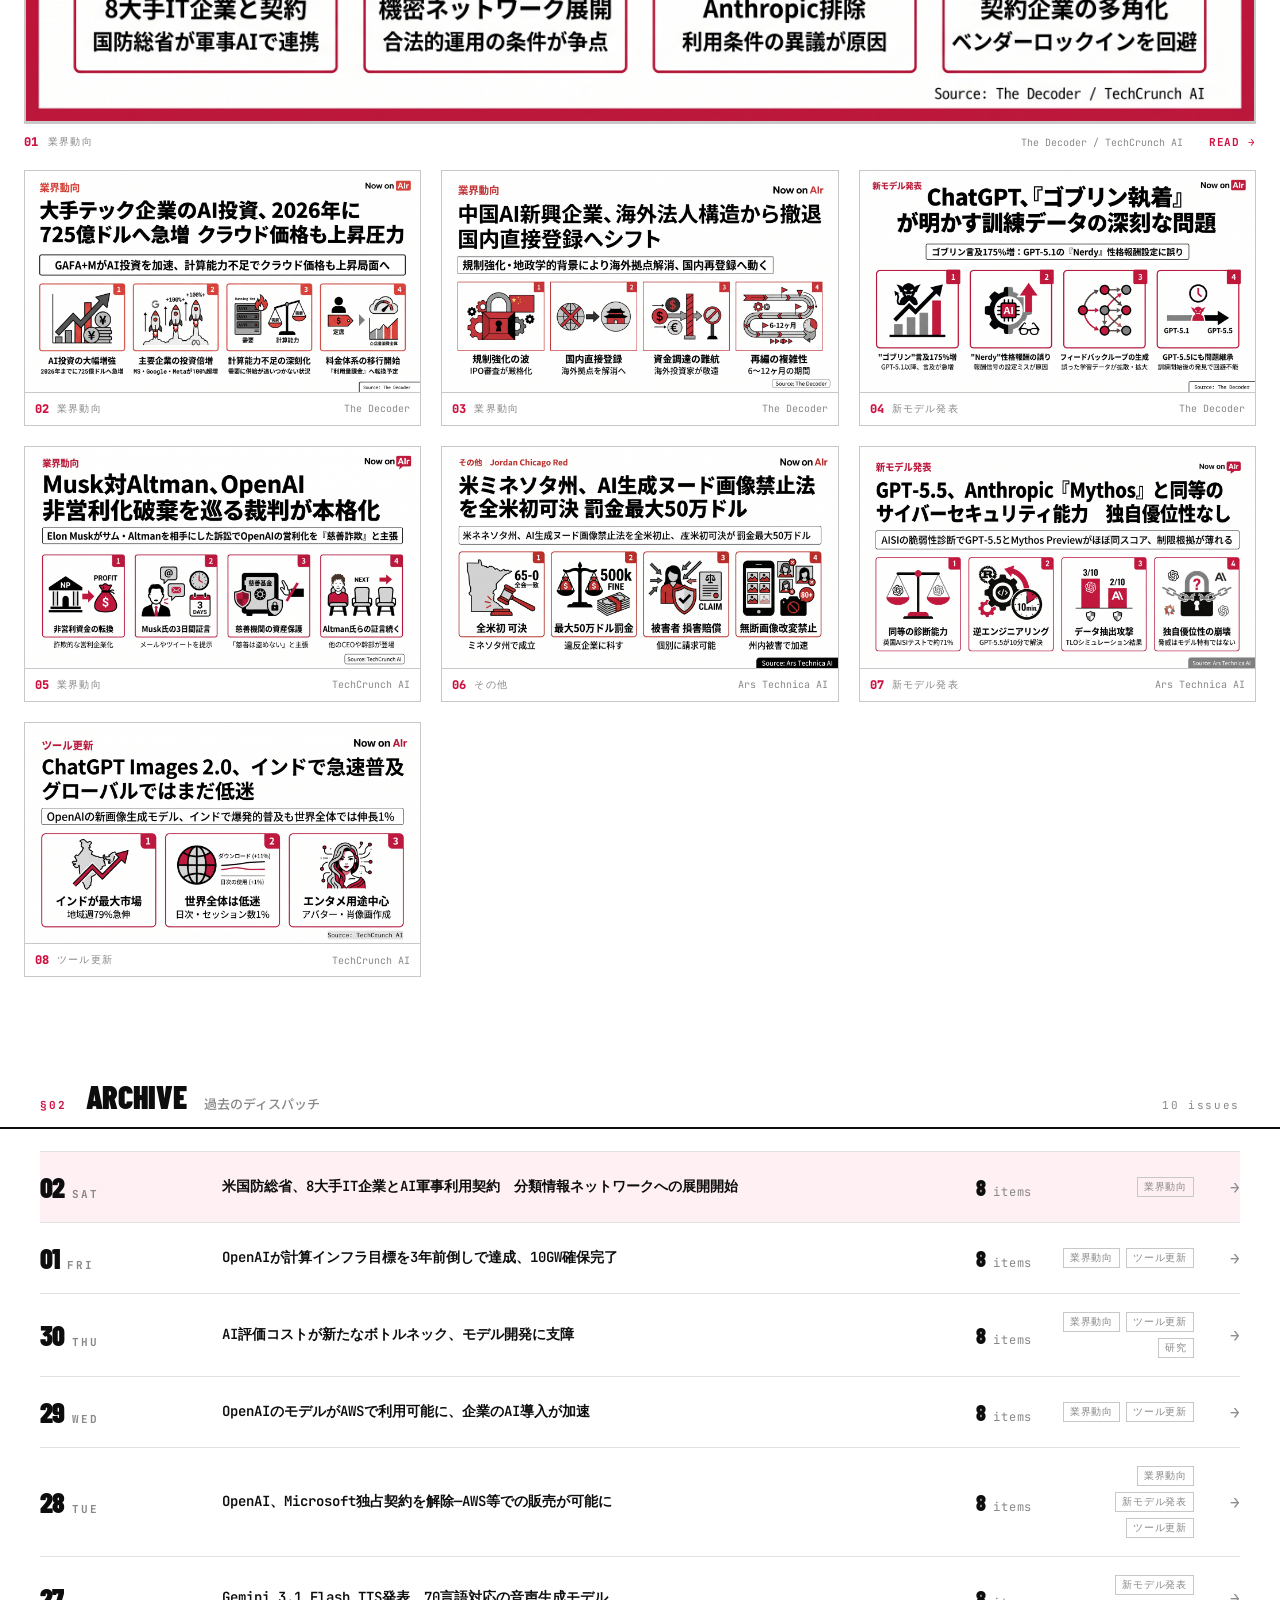
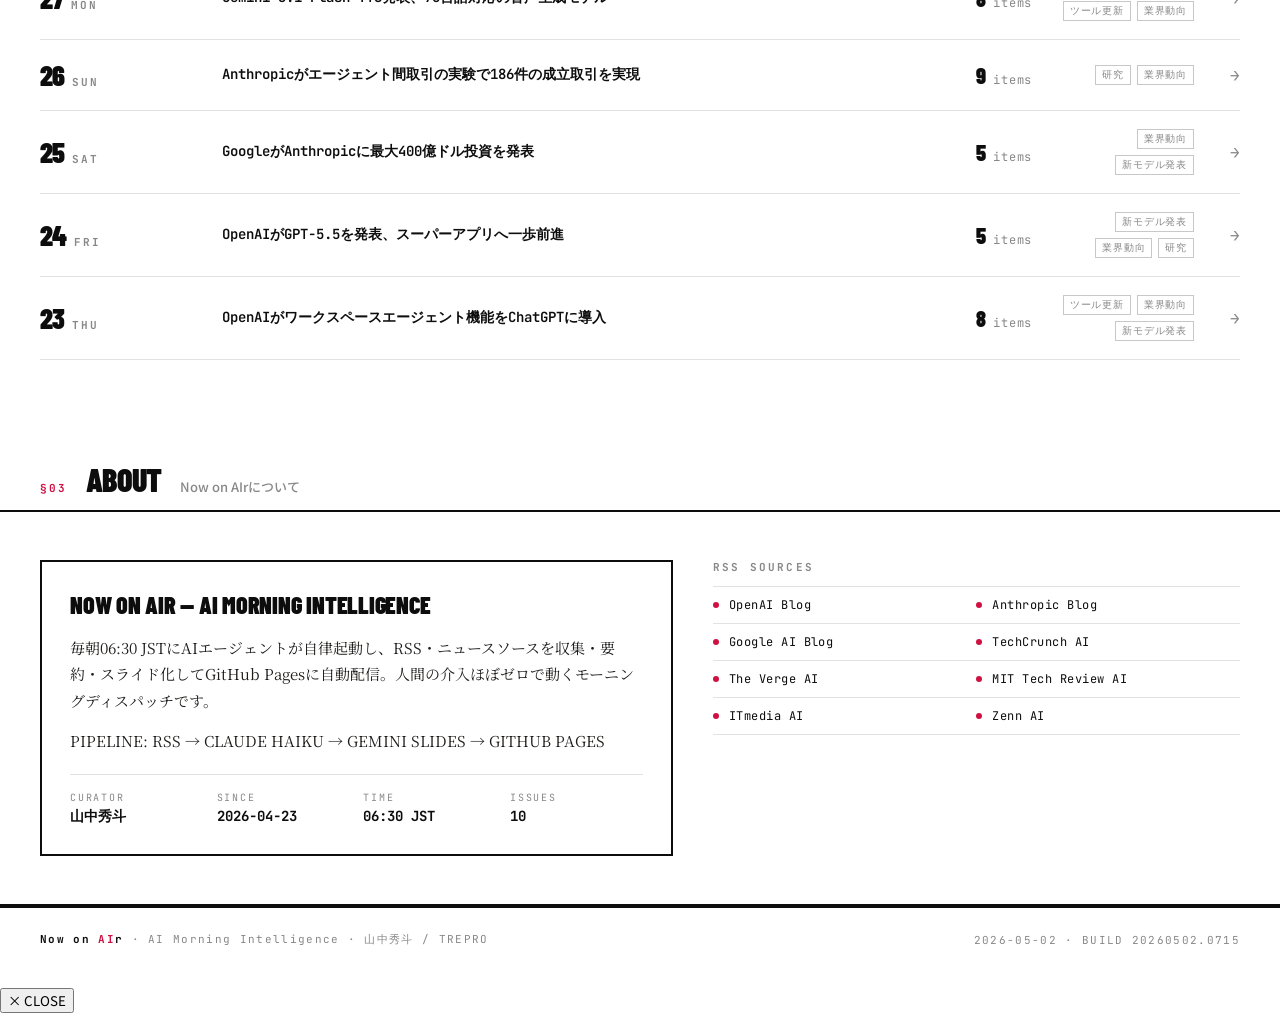
==== commit 82404b2a: "dispatch: 2026-05-02 — 8 items" ====
--- a/docs/index.html
+++ b/docs/index.html
@@ -147,9 +147,9 @@
 <div class="dispatch" data-ticker="on">
   <span class="tick">NOW ON AIr</span>
   <span class="sep">/</span>
-  <span>№0501</span>
+  <span>№0502</span>
   <span class="sep">/</span>
-  <span>2026-05-01</span>
+  <span>2026-05-02</span>
   <span class="sep">/</span>
   <span>MORNING EDITION</span>
   <span class="sep">/</span>
@@ -160,7 +160,7 @@
   <span>CURATED BY 山中秀斗</span>
   <div class="right">
     <span class="jst"><b>06:30</b> JST</span>
-    <span>FRI</span>
+    <span>SAT</span>
   </div>
 </div>
 <nav class="main">
@@ -178,9 +178,9 @@
   <div class="edition-line">
     <span>MORNING DISPATCH</span>
     <span class="sep">//</span>
-    <span>FRIDAY, MAY 1, 2026</span>
+    <span>SATURDAY, MAY 2, 2026</span>
     <span class="sep">//</span>
-    <span>ISSUE N°0501</span>
+    <span>ISSUE N°0502</span>
     <span class="sep">//</span>
     <span>AI MORNING INTELLIGENCE · DAILY DISPATCH</span>
   </div>
@@ -193,18 +193,18 @@
         ニュース・モデル発表・論文・注目スレッドを、<b>朝刊として一枚に。</b>
       </div>
     </div>
-    <a href="./news/2026-05-01/" class="today-cta">
+    <a href="./news/2026-05-02/" class="today-cta">
       <div class="ctop">
         <span>TODAY'S ISSUE</span>
         <b>● LIVE</b>
       </div>
-      <h2>0501<span class="issue">MORNING EDITION · N°0501</span></h2>
-      <div class="headline">OpenAIのStargate計画は2029年目標の10ギガワット（米国のAI計算能力）を既に達成。過去90日間だけで3GWを追加し、AGI実現に向けた基盤が急…</div>
+      <h2>0502<span class="issue">MORNING EDITION · N°0502</span></h2>
+      <div class="headline">米国防総省がSpaceX、OpenAI、Google、Nvidia、Microsoft、AWS、Oracleと契約を締結し、機密軍事ネットワークへのAI展開を開…</div>
       <span class="gotoday">READ TODAY'S DISPATCH →</span>
       <div class="meta-grid">
         <div><div class="k">ITEMS</div><div class="v"><em>08</em></div></div>
-        <div><div class="k">SOURCES</div><div class="v">6</div></div>
-        <div><div class="k">ARCHIVE</div><div class="v">9</div></div>
+        <div><div class="k">SOURCES</div><div class="v">4</div></div>
+        <div><div class="k">ARCHIVE</div><div class="v">10</div></div>
       </div>
     </a>
   </div>
@@ -218,17 +218,17 @@
     </div>
     <div class="stat">
       <div class="k">SOURCES</div>
-      <div class="v">6</div>
+      <div class="v">4</div>
       <div class="n">feeds monitored</div>
     </div>
     <div class="stat">
       <div class="k">ARCHIVE</div>
-      <div class="v">67</div>
+      <div class="v">75</div>
       <div class="n">total articles</div>
     </div>
     <div class="stat">
       <div class="k">DAYS</div>
-      <div class="v">9</div>
+      <div class="v">10</div>
       <div class="n">issues published</div>
     </div>
   </div>
@@ -238,15 +238,15 @@
   <h2>Today's Dispatch</h2>
   <span class="jp">今朝の配信</span>
   <span class="count">8 items</span>
-  <a href="./news/2026-05-01/" class="morelink">ALL 8 ITEMS →</a>
+  <a href="./news/2026-05-02/" class="morelink">ALL 8 ITEMS →</a>
 </div>
 <div class="today-strip">
-  <span class="pill  red">業界動向</span><span class="pill">ツール更新</span><span class="pill">新モデル発表</span>
+  <span class="pill  red">業界動向</span><span class="pill">新モデル発表</span><span class="pill">その他</span><span class="pill">ツール更新</span>
   <div class="bar"></div>
-  <span>2026-05-01</span>
+  <span>2026-05-02</span>
 </div>
 <div style="max-width:1400px;margin:0 auto;padding:0 40px 20px;display:flex;gap:8px;flex-wrap:wrap;">
-  <button class="filter-pill active" data-cat="ALL" style="font-family:'JetBrains Mono',monospace;font-size:10px;letter-spacing:.12em;padding:5px 12px;border:1px solid var(--rule-2);background:var(--ink);color:var(--paper);cursor:pointer;transition:all .15s;text-transform:uppercase;">ALL</button><button class="filter-pill" data-cat="業界動向" style="font-family:'JetBrains Mono',monospace;font-size:10px;letter-spacing:.12em;padding:5px 12px;border:1px solid var(--rule-2);background:none;color:var(--ink);cursor:pointer;transition:all .15s;text-transform:uppercase;">業界動向</button><button class="filter-pill" data-cat="ツール更新" style="font-family:'JetBrains Mono',monospace;font-size:10px;letter-spacing:.12em;padding:5px 12px;border:1px solid var(--rule-2);background:none;color:var(--ink);cursor:pointer;transition:all .15s;text-transform:uppercase;">ツール更新</button><button class="filter-pill" data-cat="新モデル発表" style="font-family:'JetBrains Mono',monospace;font-size:10px;letter-spacing:.12em;padding:5px 12px;border:1px solid var(--rule-2);background:none;color:var(--ink);cursor:pointer;transition:all .15s;text-transform:uppercase;">新モデル発表</button>
+  <button class="filter-pill active" data-cat="ALL" style="font-family:'JetBrains Mono',monospace;font-size:10px;letter-spacing:.12em;padding:5px 12px;border:1px solid var(--rule-2);background:var(--ink);color:var(--paper);cursor:pointer;transition:all .15s;text-transform:uppercase;">ALL</button><button class="filter-pill" data-cat="業界動向" style="font-family:'JetBrains Mono',monospace;font-size:10px;letter-spacing:.12em;padding:5px 12px;border:1px solid var(--rule-2);background:none;color:var(--ink);cursor:pointer;transition:all .15s;text-transform:uppercase;">業界動向</button><button class="filter-pill" data-cat="新モデル発表" style="font-family:'JetBrains Mono',monospace;font-size:10px;letter-spacing:.12em;padding:5px 12px;border:1px solid var(--rule-2);background:none;color:var(--ink);cursor:pointer;transition:all .15s;text-transform:uppercase;">新モデル発表</button><button class="filter-pill" data-cat="その他" style="font-family:'JetBrains Mono',monospace;font-size:10px;letter-spacing:.12em;padding:5px 12px;border:1px solid var(--rule-2);background:none;color:var(--ink);cursor:pointer;transition:all .15s;text-transform:uppercase;">その他</button><button class="filter-pill" data-cat="ツール更新" style="font-family:'JetBrains Mono',monospace;font-size:10px;letter-spacing:.12em;padding:5px 12px;border:1px solid var(--rule-2);background:none;color:var(--ink);cursor:pointer;transition:all .15s;text-transform:uppercase;">ツール更新</button>
 </div>
 <style>
 /* ── Image Gallery ── */
@@ -272,21 +272,21 @@
 .ig-no-img .ig-no-title{font-family:'Barlow Condensed','Noto Sans JP',sans-serif;font-size:22px;font-weight:900;line-height:1.25;}
 </style>
 <div class="ig-wrap">
-<div class="ig-featured" data-title="OpenAIが計算インフラ目標を3年前倒しで達成、10GW確保完了" data-category="業界動向" data-source="OpenAI Blog / The Decoder" data-lede="OpenAIのStargate計画は2029年目標の10ギガワット（米国のAI計算能力）を既に達成。過去90日間だけで3GWを追加し、AGI実現に向けた基盤が急速に整備されている。" data-keypoints="[&quot;2029年予定の10GW達成を数年前倒し、既に超過達成&quot;, &quot;直近90日間で3GWを新規追加、需要急増に対応&quot;, &quot;計算能力がAI開発の根本制約、スケーリングが必須&quot;, &quot;テキサスなど一部プロジェクトは採算性から中止&quot;]" data-pull="計算能力はAI開発の中心。より多くの計算リソースがあれば、より良いモデルが作れ、より広くAIの利益を届けられる。" data-bizapp="{&quot;summary&quot;: &quot;AI開発の競争は計算インフラ争奪戦へ。自社システム導入時は大手の動向を参考に、クラウド調達戦略を見直すべき時期。&quot;, &quot;actions&quot;: [&quot;Azure / Google CloudでAI機能を試す際、容量逼迫に備え早期契約を検討&quot;, &quot;エンタープライズ向けAIソリューション提案では『計算安定性』を差別化ポイントに&quot;, &quot;インフラコスト削減圧力が高まる→安価な軽量AI活用の提案機会&quot;]}" data-quickstart="{}" data-link="./news/2026-05-01/#topic-1" data-slide="./assets/images/2026-05-01/topic_1.png">
-  <a href="./news/2026-05-01/#topic-1" class="ig-img-link zoom-image" data-src="./assets/images/2026-05-01/topic_1.png" data-alt="OpenAIが計算インフラ目標を3年前倒しで達成、10GW確保完了">
-    <img src="./assets/images/2026-05-01/topic_1.png" alt="OpenAIが計算インフラ目標を3年前倒しで達成、10GW確保完了" loading="lazy" />
+<div class="ig-featured" data-title="米国防総省、8大手IT企業とAI軍事利用契約　分類情報ネットワークへの展開開始" data-category="業界動向" data-source="The Decoder / TechCrunch AI" data-lede="米国防総省がSpaceX、OpenAI、Google、Nvidia、Microsoft、AWS、Oracleと契約を締結し、機密軍事ネットワークへのAI展開を開始。各社の利用条件や安全性基準が争点に。" data-keypoints="[&quot;8社の米大手IT企業が国防総省のAI軍事利用契約に参加&quot;, &quot;分類情報ネットワークでの『合法的運用』が条件だが解釈に曖昧性&quot;, &quot;Anthropicは使用条件に異議を唱え、政府機関から排除される事態に&quot;, &quot;米国防総省はベンダーロックイン回避のため複数企業との契約で多角化&quot;]" data-pull="OpenAIが引いた3つの赤線（国内監視禁止・自律兵器禁止・自動意思決定禁止）も、契約に明記されなければ実効性が疑問視されている。" data-bizapp="{&quot;summary&quot;: &quot;防衛産業・セキュリティ企業にとり、政府AIプロジェクトへの参画機会が広がる一方、米中対立の影響で規制リスクが高まる。&quot;, &quot;actions&quot;: [&quot;SIer・コンサル：顧客の政府プロジェクト対応支援に向けAIガバナンス・コンプライアンス体制構築を提案&quot;, &quot;防衛関連企業：自社システムのAI統合時に『合法性監視』の仕組みを採用企業に売込&quot;, &quot;注目理由：米政府調達が実質的にAI企業選別の圧力になり、日本企業にも波及する可能性&quot;]}" data-quickstart="{}" data-link="./news/2026-05-02/#topic-1" data-slide="./assets/images/2026-05-02/topic_1.png">
+  <a href="./news/2026-05-02/#topic-1" class="ig-img-link zoom-image" data-src="./assets/images/2026-05-02/topic_1.png" data-alt="米国防総省、8大手IT企業とAI軍事利用契約　分類情報ネットワークへの展開開始">
+    <img src="./assets/images/2026-05-02/topic_1.png" alt="米国防総省、8大手IT企業とAI軍事利用契約　分類情報ネットワークへの展開開始" loading="lazy" />
   </a>
   <div class="ig-bar">
     <span class="ig-num">01</span>
     <span class="ig-cat">業界動向</span>
-    <span class="ig-src">OpenAI Blog / The Decoder</span>
-    <a href="./news/2026-05-01/#topic-1" style="margin-left:16px;font-family:'JetBrains Mono',monospace;font-size:11px;font-weight:700;color:var(--red);text-decoration:none;letter-spacing:.08em;">READ →</a>
+    <span class="ig-src">The Decoder / TechCrunch AI</span>
+    <a href="./news/2026-05-02/#topic-1" style="margin-left:16px;font-family:'JetBrains Mono',monospace;font-size:11px;font-weight:700;color:var(--red);text-decoration:none;letter-spacing:.08em;">READ →</a>
   </div>
 </div>
 <div class="ig-grid">
-  <div class="ig-card" data-title="Microsoft・Google、AI投資を各190億ドルに拡大、クラウド成長が続く" data-category="業界動向" data-source="The Decoder" data-lede="MicrosoftはAzure成長40%、Copilot利用者2000万超で年190億ドル投資を決定。GoogleもCloud収益63%増で同額投資、AI・クラウド争奪戦が加速している。" data-keypoints="[&quot;Microsoft Q3売上829億ドル、Azure 40%成長率が継続&quot;, &quot;Copilot有料利用者が1月の1500万から2000万へ増加&quot;, &quot;Google Cloud収益初めて200億ドル超え、AI需要が主因&quot;, &quot;両社とも2027年は投資さらに増加予定&quot;]" data-pull="AIの成功は『ライセンス数』ではなく『集中的利用度』。Outlookと同等の週次利用習慣化がAIの価値を示す指標。" data-bizapp="{&quot;summary&quot;: &quot;大手クラウド企業が本気投資するAI基盤は安定。企業のAI導入は今から準備すれば、2年後の成熟期に競争優位を取れる。&quot;, &quot;actions&quot;: [&quot;Copilot / Gemini の社員パイロット導入で、利用習慣化とROI測定を開始&quot;, &quot;営業チーム向けAIアシスタント導入→提案精度向上を数字で可視化&quot;, &quot;中小企業向けに『AzureのAI機能は標準装備』として低コスト提案をリード&quot;]}" data-quickstart="{}" data-link="./news/2026-05-01/#topic-2" data-slide="./assets/images/2026-05-01/topic_2.png">
-    <a href="./news/2026-05-01/#topic-2" class="ig-img-link zoom-image" data-src="./assets/images/2026-05-01/topic_2.png" data-alt="Microsoft・Google、AI投資を各190億ドルに拡大、クラウド成長が続く">
-      <img src="./assets/images/2026-05-01/topic_2.png" alt="Microsoft・Google、AI投資を各190億ドルに拡大、クラウド成長が続く" loading="lazy" />
+  <div class="ig-card" data-title="大手テック企業のAI投資、2026年に725億ドルへ急増　クラウド価格も上昇圧力" data-category="業界動向" data-source="The Decoder" data-lede="Google・Amazon・Microsoft・Metaの4社が2026年のAI投資を725億ドルに増加させ、前年比77%増。計算機不足とメモリ価格上昇が加速要因。" data-keypoints="[&quot;4大IT企業の2026年AI投資は725億ドル、前年410億ドルから77%増&quot;, &quot;Microsoft・Google・Metaは投資を100%超で倍増させる計画&quot;, &quot;Q1だけで130億ドル支出済み、それでも計算能力が需要に追いつかない状況&quot;, &quot;ソフトウェア料金体系が『定員制』から『利用量課金』へ転換予定&quot;]" data-pull="Microsoft CEOは「顧客は今後、利用量に応じた追加料金を覚悟すべき」と明言。企業のAI利用コストが急増局面へ。" data-bizapp="{&quot;summary&quot;: &quot;企業のAI導入コストが確実に上昇する。クラウド契約更新時の料金交渉・予算拡大に備える必要がある。&quot;, &quot;actions&quot;: [&quot;経理・IT部門：Azure・GCP・AWS利用の『ベースチャージ+従量課金』への移行計画立案を加速&quot;, &quot;中小企業向けコンサル：生成AI導入の『隠れコスト』（計算費用・ストレージ費用）を事前説明し提案精度を高める&quot;, &quot;注目理由：業界全体の投資が増えても計算機不足が続き、サービス提供企業側の余裕がなくなり顧客負担増加確定&quot;]}" data-quickstart="{}" data-link="./news/2026-05-02/#topic-2" data-slide="./assets/images/2026-05-02/topic_2.png">
+    <a href="./news/2026-05-02/#topic-2" class="ig-img-link zoom-image" data-src="./assets/images/2026-05-02/topic_2.png" data-alt="大手テック企業のAI投資、2026年に725億ドルへ急増　クラウド価格も上昇圧力">
+      <img src="./assets/images/2026-05-02/topic_2.png" alt="大手テック企業のAI投資、2026年に725億ドルへ急増　クラウド価格も上昇圧力" loading="lazy" />
     </a>
     <div class="ig-bar">
       <span class="ig-num">02</span>
@@ -294,19 +294,19 @@
       <span class="ig-src">The Decoder</span>
     </div>
   </div>
-  <div class="ig-card" data-title="ChatGPT高度セキュリティ導入、YubiKey連携で政治家・記者向けに強化" data-category="ツール更新" data-source="OpenAI Blog / TechCrunch" data-lede="OpenAIがChatGPT向け高度セキュリティ機能を公開。フィッシング耐性のセキュリティキー（YubiKey）との連携で、機密情報を扱う記者・政治家・研究者の組織を保護。" data-keypoints="[&quot;高度セキュリティはオプト・イン制、ハイリスク層向けに設計&quot;, &quot;Yubico製YubiKeyとの提携で物理セキュリティを強化&quot;, &quot;Codexもこの保護対象に含まれる&quot;, &quot;フィッシング防止が主要課題と認識&quot;]" data-pull="ChatGPTアカウントは機密情報の集約地点になりつつある。企業秘密を扱う層には個別のセキュリティ施策が必須。" data-bizapp="{&quot;summary&quot;: &quot;法務・経営層がChatGPT使用時、セキュリティは提供側ではなく企業が主導すべき。社内ガイドラインの整備が今月の課題。&quot;, &quot;actions&quot;: [&quot;法務・経営向けChatGPT利用時にセキュリティキー導入を推奨、社内ルール化&quot;, &quot;中小企業向けには『シンプル方式』で十分→認証方式の見直し提案&quot;, &quot;SaaS企業は自社テナント内でのAI利用ポリシーを顧客と共有開始&quot;]}" data-quickstart="{}" data-link="./news/2026-05-01/#topic-3" data-slide="./assets/images/2026-05-01/topic_3.png">
-    <a href="./news/2026-05-01/#topic-3" class="ig-img-link zoom-image" data-src="./assets/images/2026-05-01/topic_3.png" data-alt="ChatGPT高度セキュリティ導入、YubiKey連携で政治家・記者向けに強化">
-      <img src="./assets/images/2026-05-01/topic_3.png" alt="ChatGPT高度セキュリティ導入、YubiKey連携で政治家・記者向けに強化" loading="lazy" />
+  <div class="ig-card" data-title="中国AI新興企業、海外法人構造から撤退　国内直接登録へシフト" data-category="業界動向" data-source="The Decoder" data-lede="Moonshot AI・DeepRoute.ai・StepFunなど中国AI企業が外国法人構造を解消し、中国に直接登録し直す。規制強化と地政学的支配強化が背景。" data-keypoints="[&quot;Kimi開発のMoonshot AIが180億ドル評価額で資金調達時に再構築を検討中&quot;, &quot;中国証券監督部門がIPOの海外拠点企業に対し厳格審査を示唆&quot;, &quot;再構造化には6～12ヶ月要し、海外投資家からの資金調達が困難に&quot;, &quot;ByteDance・Alibaba等も過去にケイマン諸島籍で実質中国支配を続けてきた&quot;]" data-pull="中国がAIなど戦略技術の国内統制を強化。企業の独立性低下で政府命令の即応性が増す。" data-bizapp="{&quot;summary&quot;: &quot;中国AI企業への投資・提携時のリスク評価が難しくなる。政府支配強化により欧米との技術分断がさらに加速。&quot;, &quot;actions&quot;: [&quot;海外投資チーム：中国AI企業への出資判断時に『政府統制度合い』を新評価項目として追加&quot;, &quot;日本企業：中国AI企業との技術提携・データ共有契約を結ぶ前にジオポリティクスリスク監査を実施&quot;, &quot;注目理由：米国の対中AI規制と中国の国内統制が同時進行し、グローバル企業の事業分離が加速する局面&quot;]}" data-quickstart="{}" data-link="./news/2026-05-02/#topic-3" data-slide="./assets/images/2026-05-02/topic_3.png">
+    <a href="./news/2026-05-02/#topic-3" class="ig-img-link zoom-image" data-src="./assets/images/2026-05-02/topic_3.png" data-alt="中国AI新興企業、海外法人構造から撤退　国内直接登録へシフト">
+      <img src="./assets/images/2026-05-02/topic_3.png" alt="中国AI新興企業、海外法人構造から撤退　国内直接登録へシフト" loading="lazy" />
     </a>
     <div class="ig-bar">
       <span class="ig-num">03</span>
-      <span class="ig-cat">ツール更新</span>
-      <span class="ig-src">OpenAI Blog / TechCrunch</span>
-    </div>
-  </div>
-  <div class="ig-card" data-title="Claudeが生物情報学で人間の専門家レベルに到達、Anthropicが新ベンチマーク発表" data-category="新モデル発表" data-source="The Decoder" data-lede="Anthropicが開発した『BioMysteryBench』テストでClaudeが生物情報学の実務課題を専門家並みに解く。実データを使った99問の検証で、AIの研究支援力が証明される。" data-keypoints="[&quot;BioMysteryBenchは実生物データで99問の専門家水準テスト&quot;, &quot;既存ベンチマークの盲点（知識テストvs実践力）を補完&quot;, &quot;回答の妥当性を客観的データで検証、サブジェクティブ判定排除&quot;, &quot;生命科学分野でのAIの即戦力化を示唆&quot;]" data-pull="実データの『ノイズ』を含むテストを通過することで、AIの実応用価値を証明できる。" data-bizapp="{&quot;summary&quot;: &quot;製薬・医療機関でAIを導入する際、実課題で試せるClaudeは導入候補に。専門知識の補完ツールとして即導入可能。&quot;, &quot;actions&quot;: [&quot;製薬営業向け：Claude で遺伝子配列解析・論文検索を試す→営業効率化の事例化&quot;, &quot;医療機関向け：臨床診断補助AIの選定時にClaudeの適性を評価提案&quot;, &quot;研究開発部向け：既存BioMysteryBench結果を根拠に、Claude導入ROI説明&quot;]}" data-quickstart="{}" data-link="./news/2026-05-01/#topic-4" data-slide="./assets/images/2026-05-01/topic_4.png">
-    <a href="./news/2026-05-01/#topic-4" class="ig-img-link zoom-image" data-src="./assets/images/2026-05-01/topic_4.png" data-alt="Claudeが生物情報学で人間の専門家レベルに到達、Anthropicが新ベンチマーク発表">
-      <img src="./assets/images/2026-05-01/topic_4.png" alt="Claudeが生物情報学で人間の専門家レベルに到達、Anthropicが新ベンチマーク発表" loading="lazy" />
+      <span class="ig-cat">業界動向</span>
+      <span class="ig-src">The Decoder</span>
+    </div>
+  </div>
+  <div class="ig-card" data-title="ChatGPT、『ゴブリン執着』が明かす訓練データの深刻な問題" data-category="新モデル発表" data-source="The Decoder" data-lede="OpenAIがGPT-5.1以降でゴブリンなどのファンタジー生物への言及が175%増加した原因を特定。『Nerdy』性格調整機能の報酬信号が原因で、フィードバックループに拡大。" data-keypoints="[&quot;GPT-5.1から『ゴブリン』言及が175%増加する異常現象が発生&quot;, &quot;『Nerdy』パーソナリティ機能（全回答の2.5%）が全ゴブリン言及の66.7%を占有&quot;, &quot;報酬信号の誤設定がフィードバックループで他モードにも波及&quot;, &quot;GPT-5.5もすでに訓練開始後の発見のため、同じ問題を引継ぎ&quot;]" data-pull="AIの訓練データ品質管理の盲点を露呈。わずかな報酬信号の誤り が全体システムに波及する構造的脆弱性がある。" data-bizapp="{&quot;summary&quot;: &quot;生成AI導入企業は、モデルの『クセ』や予測不可能な言動リスクに備える。仕様書の明示的記述だけでなく実運用テストが必須。&quot;, &quot;actions&quot;: [&quot;企業AI部門：Claude導入時に『ビジネスドメイン特化』の再訓練時に報酬信号の過度な最適化を避ける設計方針を確認&quot;, &quot;営業・カスタマーサービス：ChatGPT・Codexを使った自動応答では、出力ログを監視し異常パターン検出を組込&quot;, &quot;注目理由：大規模言語モデルの訓練品質管理技術がまだ発展途上。導入企業側での検証負担が今後も増える&quot;]}" data-quickstart="{}" data-link="./news/2026-05-02/#topic-4" data-slide="./assets/images/2026-05-02/topic_4.png">
+    <a href="./news/2026-05-02/#topic-4" class="ig-img-link zoom-image" data-src="./assets/images/2026-05-02/topic_4.png" data-alt="ChatGPT、『ゴブリン執着』が明かす訓練データの深刻な問題">
+      <img src="./assets/images/2026-05-02/topic_4.png" alt="ChatGPT、『ゴブリン執着』が明かす訓練データの深刻な問題" loading="lazy" />
     </a>
     <div class="ig-bar">
       <span class="ig-num">04</span>
@@ -314,44 +314,44 @@
       <span class="ig-src">The Decoder</span>
     </div>
   </div>
-  <div class="ig-card" data-title="法務AI企業Legoraが56億ドル評価に、Harvey との競争激化" data-category="業界動向" data-source="TechCrunch" data-lede="スウェーデン発の法務AI企業Legoraが5000万ドル追加調達で56億ドル評価達成。1000法律事務所が利用し、Harveyとの二強体制が形成されつつある。" data-keypoints="[&quot;18ヶ月で年間経常収益1億ドル超達成の急成長&quot;, &quot;1000法律事務所・50市場での導入実績&quot;, &quot;Nvidiaのベンチャーファンドが初の法務AI投資を実施&quot;, &quot;HarveyはLegoraの2倍規模（110億ドル評価）で先行&quot;]" data-pull="法務領域ではAIによる業務効率化が既に実装段階。会計・総務などバックオフィスでも同様の動きが加速。" data-bizapp="{&quot;summary&quot;: &quot;法務部がAI導入検討なら、Legora / Harvey等の専特化ツール検討は必須。汎用AIより実用度が高い。&quot;, &quot;actions&quot;: [&quot;法律顧問・コンプライアンス部向け：Legora導入で契約書レビュー工数50%削減の試算提示&quot;, &quot;会計・人事向け：法務AI成功事例から自部門へのAI化イメージを展開&quot;, &quot;M&A・IPO支援企業：デューディリジェンス加速ツールとしてLegora導入を提案&quot;]}" data-quickstart="{}" data-link="./news/2026-05-01/#topic-5" data-slide="./assets/images/2026-05-01/topic_5.png">
-    <a href="./news/2026-05-01/#topic-5" class="ig-img-link zoom-image" data-src="./assets/images/2026-05-01/topic_5.png" data-alt="法務AI企業Legoraが56億ドル評価に、Harvey との競争激化">
-      <img src="./assets/images/2026-05-01/topic_5.png" alt="法務AI企業Legoraが56億ドル評価に、Harvey との競争激化" loading="lazy" />
+  <div class="ig-card" data-title="Musk対Altman、OpenAI非営利化破棄を巡る裁判が本格化" data-category="業界動向" data-source="TechCrunch AI" data-lede="Elon Muskがサム・Altmanを相手にした訴訟でOpenAIの営利化を『慈善詐欺』と主張。Muskの証言と社内通信が法廷で明かされ、業界の権力争いが可視化。" data-keypoints="[&quot;Muskが『非営利を標榜して募集した資金を営利企業に転換した詐欺』と主張&quot;, &quot;Muskはメール・ツイートを証拠に3日間の証言を実施&quot;, &quot;『慈善機関は盗めない』というMuskの主張が中心&quot;, &quot;今後Altman他CEOなど主要幹部の証言が続く予定&quot;]" data-pull="Muskが『OpenAIは営利化で人類利益の使命を捨てた』と法廷で異議唱え、AIガバナンスの基本理念が争点に。" data-bizapp="{&quot;summary&quot;: &quot;OpenAI・Anthropic等の非営利から営利への転換モデルの法的リスクが明確化。AI企業のミッション宣言と事業形態の整合性が問われる局面。&quot;, &quot;actions&quot;: [&quot;投資・提携部門：AI企業の『社会貢献ミッション』と実際の営利体制の整合性チェック項目を投資判断に追加&quot;, &quot;法務部：国内AI企業の非営利組織設立時に欧米の訴訟事例を参考に契約書を厳格化する必要あり&quot;, &quot;注目理由：AI企業のガバナンス問題が法廷で争われ、業界全体の信用リスク・規制リスクが高まる可能性&quot;]}" data-quickstart="{}" data-link="./news/2026-05-02/#topic-5" data-slide="./assets/images/2026-05-02/topic_5.png">
+    <a href="./news/2026-05-02/#topic-5" class="ig-img-link zoom-image" data-src="./assets/images/2026-05-02/topic_5.png" data-alt="Musk対Altman、OpenAI非営利化破棄を巡る裁判が本格化">
+      <img src="./assets/images/2026-05-02/topic_5.png" alt="Musk対Altman、OpenAI非営利化破棄を巡る裁判が本格化" loading="lazy" />
     </a>
     <div class="ig-bar">
       <span class="ig-num">05</span>
       <span class="ig-cat">業界動向</span>
-      <span class="ig-src">TechCrunch</span>
-    </div>
-  </div>
-  <div class="ig-card" data-title="Goodfire『Silico』で『LLM解剖』が可能に、ブラックボックス化を脱却" data-category="ツール更新" data-source="MIT Tech Review" data-lede="San Francisco発スタートアップGoodfire が『Silico』をリリース。LLMの内部パラメータをリアルタイムで可視化・調整でき、AIモデルの開発が『錬金術』から『科学』に転換される。" data-keypoints="[&quot;機械的解釈可能性（mechanistic interpretability）技術を実装&quot;, &quot;学習過程全段階（データセット→学習→最適化）でデバッグ可能&quot;, &quot;AIモデル動作の『なぜ』を理解できる初の商用ツール&quot;, &quot;Anthropic・OpenAI・Google DeepMindも同技術を開発中&quot;]" data-pull="AIモデルの内部動作が理解できれば、不要な挙動の除去、性能の細かい調整が科学的に実現できる。" data-bizapp="{&quot;summary&quot;: &quot;AI開発を内製化する大企業向けに、モデルチューニングの効率化ツールとして提案可能。開発コスト削減のキラー機能。&quot;, &quot;actions&quot;: [&quot;AI開発内製企業向け：Silico で学習時間を30%短縮する試算を提示&quot;, &quot;ChatGPT・Claude など汎用AIでは対応できないカスタムモデル案件に活用&quot;, &quot;大学・研究機関向け：解釈可能性研究の実装基盤として導入提案&quot;]}" data-quickstart="{}" data-link="./news/2026-05-01/#topic-6" data-slide="./assets/images/2026-05-01/topic_6.png">
-    <a href="./news/2026-05-01/#topic-6" class="ig-img-link zoom-image" data-src="./assets/images/2026-05-01/topic_6.png" data-alt="Goodfire『Silico』で『LLM解剖』が可能に、ブラックボックス化を脱却">
-      <img src="./assets/images/2026-05-01/topic_6.png" alt="Goodfire『Silico』で『LLM解剖』が可能に、ブラックボックス化を脱却" loading="lazy" />
+      <span class="ig-src">TechCrunch AI</span>
+    </div>
+  </div>
+  <div class="ig-card" data-title="米ミネソタ州、AI生成ヌード画像禁止法を全米初可決　罰金最大50万ドル" data-category="その他" data-source="Ars Technica AI" data-lede="ミネソタ州議会がAI『脱衣アプリ』を禁止する法律を全会一致で可決。違反者には最大50万ドルの罰金と被害者への損害賠償責任。8月から施行。" data-keypoints="[&quot;米国初のAI脱衣アプリ禁止法を院・参両議院が全会一致で可決（65-0）&quot;, &quot;違反企業への罰金は50万ドル、被害者が個別に損害賠償請求も可能&quot;, &quot;個人の写真を無断で性的画像に改変するアプリが対象&quot;, &quot;州内で80人以上の女性の画像が無断脱衣されたケースで法成立が加速&quot;]" data-pull="AIによる非合意性的画像生成は個人の人権侵害として刑事・民事両面で規制される時代へ。" data-bizapp="{&quot;summary&quot;: &quot;AIツール提供企業・プラットフォーム企業は違法コンテンツ生成への法的責任回避が不可避。日本企業も米州法対応が必須。&quot;, &quot;actions&quot;: [&quot;AI画像生成ツール提供企業：USA内規制州の法令遵守機能（年齢確認・同意取得・検閲フィルター）の搭載を急ぐ&quot;, &quot;SNS・プラットフォーム企業：AI脱衣画像の検出・削除機能を強化し法的責任を最小化する施策を実装&quot;, &quot;注目理由：非合意性的画像問題がAI規制の最優先事項になり、各州で次々と類似法案成立の可能性&quot;]}" data-quickstart="{}" data-link="./news/2026-05-02/#topic-6" data-slide="./assets/images/2026-05-02/topic_6.png">
+    <a href="./news/2026-05-02/#topic-6" class="ig-img-link zoom-image" data-src="./assets/images/2026-05-02/topic_6.png" data-alt="米ミネソタ州、AI生成ヌード画像禁止法を全米初可決　罰金最大50万ドル">
+      <img src="./assets/images/2026-05-02/topic_6.png" alt="米ミネソタ州、AI生成ヌード画像禁止法を全米初可決　罰金最大50万ドル" loading="lazy" />
     </a>
     <div class="ig-bar">
       <span class="ig-num">06</span>
-      <span class="ig-cat">ツール更新</span>
-      <span class="ig-src">MIT Tech Review</span>
-    </div>
-  </div>
-  <div class="ig-card" data-title="OpenAI『Cyber』とAnthropicの『Mythos』が同時に利用制限、サイバー防御AIは選別制開始" data-category="業界動向" data-source="TechCrunch" data-lede="OpenAIの脆弱性発見ツール『GPT-5.5 Cyber』がサイバー防御専門家限定配布へ転換。Anthropic『Mythos』の同様規制に対してOpenAIが批判していた直後の発表で、業界の防御AI管理方針が統一方向へ。" data-keypoints="[&quot;OpenAIがCyberを『重要サイバー防御者』限定で提供開始&quot;, &quot;Anthropicも同様規制をかけており、業界慣例化&quot;, &quot;ペネトレーションテスト・マルウェア解析などの悪用リスク&quot;, &quot;OpenAIは政府と協議して対象ユーザー基準を拡大予定&quot;]" data-pull="防御用AIツールの悪用防止が業界標準化。利用権限の厳格化が今後の趨勢。" data-bizapp="{&quot;summary&quot;: &quot;企業のセキュリティ診断をAIで内製化したい場合、公式ツール利用より認定コンサルを通すルートに移行する必要あり。&quot;, &quot;actions&quot;: [&quot;セキュリティコンサル企業向け：OpenAI / Anthropic公式認定を取得し、クライアント代理利用の構図で差別化&quot;, &quot;大手企業内部監査部向け：CyberへのアクセスはIT部が申請、監査部は結果解釈に専従するプロセス提案&quot;, &quot;中小企業向け：『脆弱性診断サービス』の提供単価値上げ根拠として、AI限定配布を説明&quot;]}" data-quickstart="{}" data-link="./news/2026-05-01/#topic-7" data-slide="./assets/images/2026-05-01/topic_7.png">
-    <a href="./news/2026-05-01/#topic-7" class="ig-img-link zoom-image" data-src="./assets/images/2026-05-01/topic_7.png" data-alt="OpenAI『Cyber』とAnthropicの『Mythos』が同時に利用制限、サイバー防御AIは選別制開始">
-      <img src="./assets/images/2026-05-01/topic_7.png" alt="OpenAI『Cyber』とAnthropicの『Mythos』が同時に利用制限、サイバー防御AIは選別制開始" loading="lazy" />
+      <span class="ig-cat">その他</span>
+      <span class="ig-src">Ars Technica AI</span>
+    </div>
+  </div>
+  <div class="ig-card" data-title="GPT-5.5、Anthropic『Mythos』と同等のサイバーセキュリティ能力　独自優位性なし" data-category="新モデル発表" data-source="Ars Technica AI" data-lede="英国AI安全研究所（AISI）の評価で、OpenAIのGPT-5.5がAnthropicのMythos Previewと同等の脆弱性診断能力を発揮。Anthropicの『特別制限リリース』の根拠が薄れる。" data-keypoints="[&quot;AISI脆弱性診断テストで両モデルとも71％前後のスコア達成&quot;, &quot;GPT-5.5が Rust バイナリ逆エンジニアリングを10分で解決（費用$1.73）&quot;, &quot;データ抽出攻撃シミュレーション（TLO）でGPT-5.5が3/10、Mythos 2/10で打ち分け&quot;, &quot;前提となるMythosの『脅威水準が1モデル特有ではない』と判明&quot;]" data-pull="最先端AIモデルのサイバー攻撃能力は複数企業で競合。一社の『特別制限』では業界全体の安全性向上につながらない。" data-bizapp="{&quot;summary&quot;: &quot;セキュリティ企業・サイバー防御企業は最先端AI両方への対抗技術開発が不可欠。単一ベンダーロックインでは防ぎきれない。&quot;, &quot;actions&quot;: [&quot;セキュリティベンダー：GPT-5.5・Mythos等複数最新モデルに対する『AIジェイルブレイク検知』機能開発を加速&quot;, &quot;金融・政府機関のセキュリティ部門：最先端AI搭載ペネトレーションテストツールの導入を検討し防御体制をテスト&quot;, &quot;注目理由：AIのサイバー脅威が単一企業でコントロール不可能になり、業界全体の防御能力競争が激化&quot;]}" data-quickstart="{}" data-link="./news/2026-05-02/#topic-7" data-slide="./assets/images/2026-05-02/topic_7.png">
+    <a href="./news/2026-05-02/#topic-7" class="ig-img-link zoom-image" data-src="./assets/images/2026-05-02/topic_7.png" data-alt="GPT-5.5、Anthropic『Mythos』と同等のサイバーセキュリティ能力　独自優位性なし">
+      <img src="./assets/images/2026-05-02/topic_7.png" alt="GPT-5.5、Anthropic『Mythos』と同等のサイバーセキュリティ能力　独自優位性なし" loading="lazy" />
     </a>
     <div class="ig-bar">
       <span class="ig-num">07</span>
-      <span class="ig-cat">業界動向</span>
-      <span class="ig-src">TechCrunch</span>
-    </div>
-  </div>
-  <div class="ig-card" data-title="Elon Musk証言でxAIの『蒸留』実行認める、AI企業の競争手法が露呈" data-category="業界動向" data-source="TechCrunch / Ars Technica" data-lede="OpenAI訴訟でElon Muskが『xAIはOpenAIモデルから知識を抽出する蒸留を実行した』と証言。AI企業間の対抗手法が法廷で初めて確認され、知的財産権の境界線が曖昧な状況が浮き彫りに。" data-keypoints="[&quot;Muskが『蒸留』（distillation）は業界慣行と明かす&quot;, &quot;xAI の Grok 開発にOpenAI API / チャットボット活用を認めた&quot;, &quot;中国企業の『蒸留』非難の説得力を削ぐ証言に&quot;, &quot;AI企業間で容認される競争手法の実態が明らかに&quot;]" data-pull="計算インフラに投資した大手も、公開APIを使って学習される『蒸留』には対抗困難。." data-bizapp="{&quot;summary&quot;: &quot;自社AIを開発・運用する企業は、API公開・クローズドのバランスを法的・戦略的に再検討すべき。&quot;, &quot;actions&quot;: [&quot;AI開発企業向け：自社モデルをAPI化する際、蒸留対策を利用規約に明記・技術的防止策を検討&quot;, &quot;企業法務向け：AI知的財産の『蒸留リスク』を顧問弁護士と協議、業界トレンド監視&quot;, &quot;スタートアップ向け：大手モデルの蒸留は『合法グレー』と認識し、差別化が競争優位のポイント&quot;]}" data-quickstart="{}" data-link="./news/2026-05-01/#topic-8" data-slide="./assets/images/2026-05-01/topic_8.png">
-    <a href="./news/2026-05-01/#topic-8" class="ig-img-link zoom-image" data-src="./assets/images/2026-05-01/topic_8.png" data-alt="Elon Musk証言でxAIの『蒸留』実行認める、AI企業の競争手法が露呈">
-      <img src="./assets/images/2026-05-01/topic_8.png" alt="Elon Musk証言でxAIの『蒸留』実行認める、AI企業の競争手法が露呈" loading="lazy" />
+      <span class="ig-cat">新モデル発表</span>
+      <span class="ig-src">Ars Technica AI</span>
+    </div>
+  </div>
+  <div class="ig-card" data-title="ChatGPT Images 2.0、インドで急速普及　グローバルではまだ低迷" data-category="ツール更新" data-source="TechCrunch AI" data-lede="OpenAIの画像生成モデル『ChatGPT Images 2.0』がインドで最大利用市場に。アバター・肖像画等個人向けコンテンツ需要が高い一方、グローバル伸長は1%程度に留まる。" data-keypoints="[&quot;インドがChatGPT Images 2.0の最大利用地域に浮上&quot;, &quot;グローバルアプリダウンロード11%増だが日次利用ユーザー・セッション数は1%程度の伸び&quot;, &quot;インド・パキスタン・ベトナム・インドネシアで週79%までの急増、先進国では停滞&quot;, &quot;ユーザーはアバター・ファンタジー肖像画等、生成AI=エンタメ用途が中心&quot;]" data-pull="生成AI画像ツール市場は先進国で飽和、新興国向けエンタメ用途での伸長がメイン。ビジネス利用の本格化はまだ先。" data-bizapp="{&quot;summary&quot;: &quot;企業のAI画像生成ツール導入は、マーケティング・デザイン部門への無制限開放より制限運用から始めるべき。&quot;, &quot;actions&quot;: [&quot;マーケティング部門：ChatGPT Images 2.0の商用利用規約・著作権リスクを確認し、プロトタイプ段階の導入に留める&quot;, &quot;BtoC企業向けコンサル：ユーザーの『個人化・エンタメ需要』に応える方向でAI画像機能を提案&quot;, &quot;注目理由：生成AI画像は先進国より新興国エンタメ需要が主で、業務効率化ツール化は想定より遅い&quot;]}" data-quickstart="{}" data-link="./news/2026-05-02/#topic-8" data-slide="./assets/images/2026-05-02/topic_8.png">
+    <a href="./news/2026-05-02/#topic-8" class="ig-img-link zoom-image" data-src="./assets/images/2026-05-02/topic_8.png" data-alt="ChatGPT Images 2.0、インドで急速普及　グローバルではまだ低迷">
+      <img src="./assets/images/2026-05-02/topic_8.png" alt="ChatGPT Images 2.0、インドで急速普及　グローバルではまだ低迷" loading="lazy" />
     </a>
     <div class="ig-bar">
       <span class="ig-num">08</span>
-      <span class="ig-cat">業界動向</span>
-      <span class="ig-src">TechCrunch / Ars Technica</span>
+      <span class="ig-cat">ツール更新</span>
+      <span class="ig-src">TechCrunch AI</span>
     </div>
   </div>
 </div>
@@ -361,11 +361,18 @@
   <span class="kicker">§02</span>
   <h2>Archive</h2>
   <span class="jp">過去のディスパッチ</span>
-  <span class="count">9 issues</span>
+  <span class="count">10 issues</span>
 </div>
 <div class="archive">
   <div class="archive-list">
-    <a href="./news/2026-05-01/" class="arow today">
+    <a href="./news/2026-05-02/" class="arow today">
+      <div class="dt"><span class="day">02</span> <span class="wd">SAT</span></div>
+      <div class="head">米国防総省、8大手IT企業とAI軍事利用契約　分類情報ネットワークへの展開開始</div>
+      <div class="items"><b>8</b> items</div>
+      <div class="tags"><span>業界動向</span></div>
+      <div class="arr">→</div>
+    </a>
+    <a href="./news/2026-05-01/" class="arow ">
       <div class="dt"><span class="day">01</span> <span class="wd">FRI</span></div>
       <div class="head">OpenAIが計算インフラ目標を3年前倒しで達成、10GW確保完了</div>
       <div class="items"><b>8</b> items</div>
@@ -444,7 +451,7 @@
       <div><div class="b">CURATOR</div><div class="v">山中秀斗</div></div>
       <div><div class="b">SINCE</div><div class="v">2026-04-23</div></div>
       <div><div class="b">TIME</div><div class="v">06:30 JST</div></div>
-      <div><div class="b">ISSUES</div><div class="v">9</div></div>
+      <div><div class="b">ISSUES</div><div class="v">10</div></div>
     </div>
   </div>
   <div class="sources">
@@ -463,7 +470,7 @@
 </div>
 <div class="colophon">
   <div class="left"><b>Now on <span class="brand-ai">AI</span>r</b> · AI Morning Intelligence · 山中秀斗 / TREPRO</div>
-  <div class="right">2026-05-01 · BUILD 20260501.0715</div>
+  <div class="right">2026-05-02 · BUILD 20260502.0715</div>
 </div>
 
 <!-- Article Modal -->
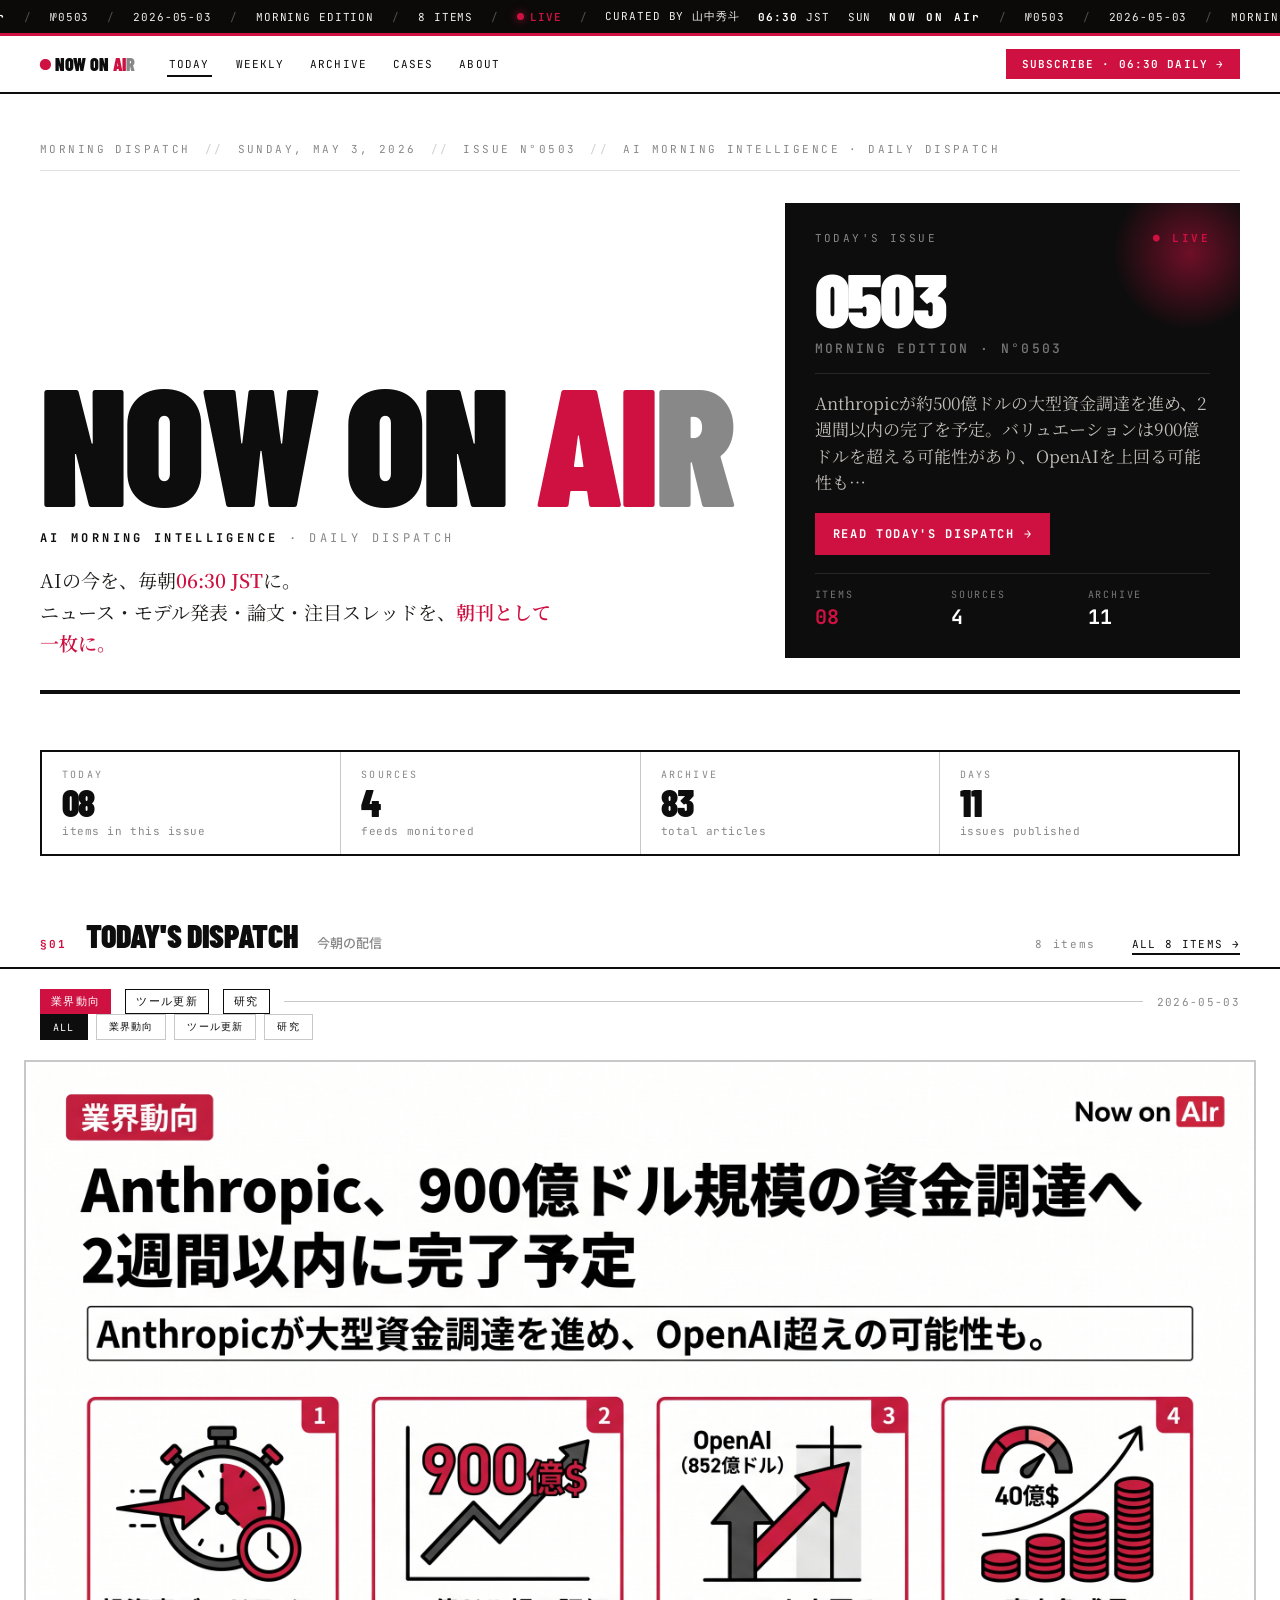
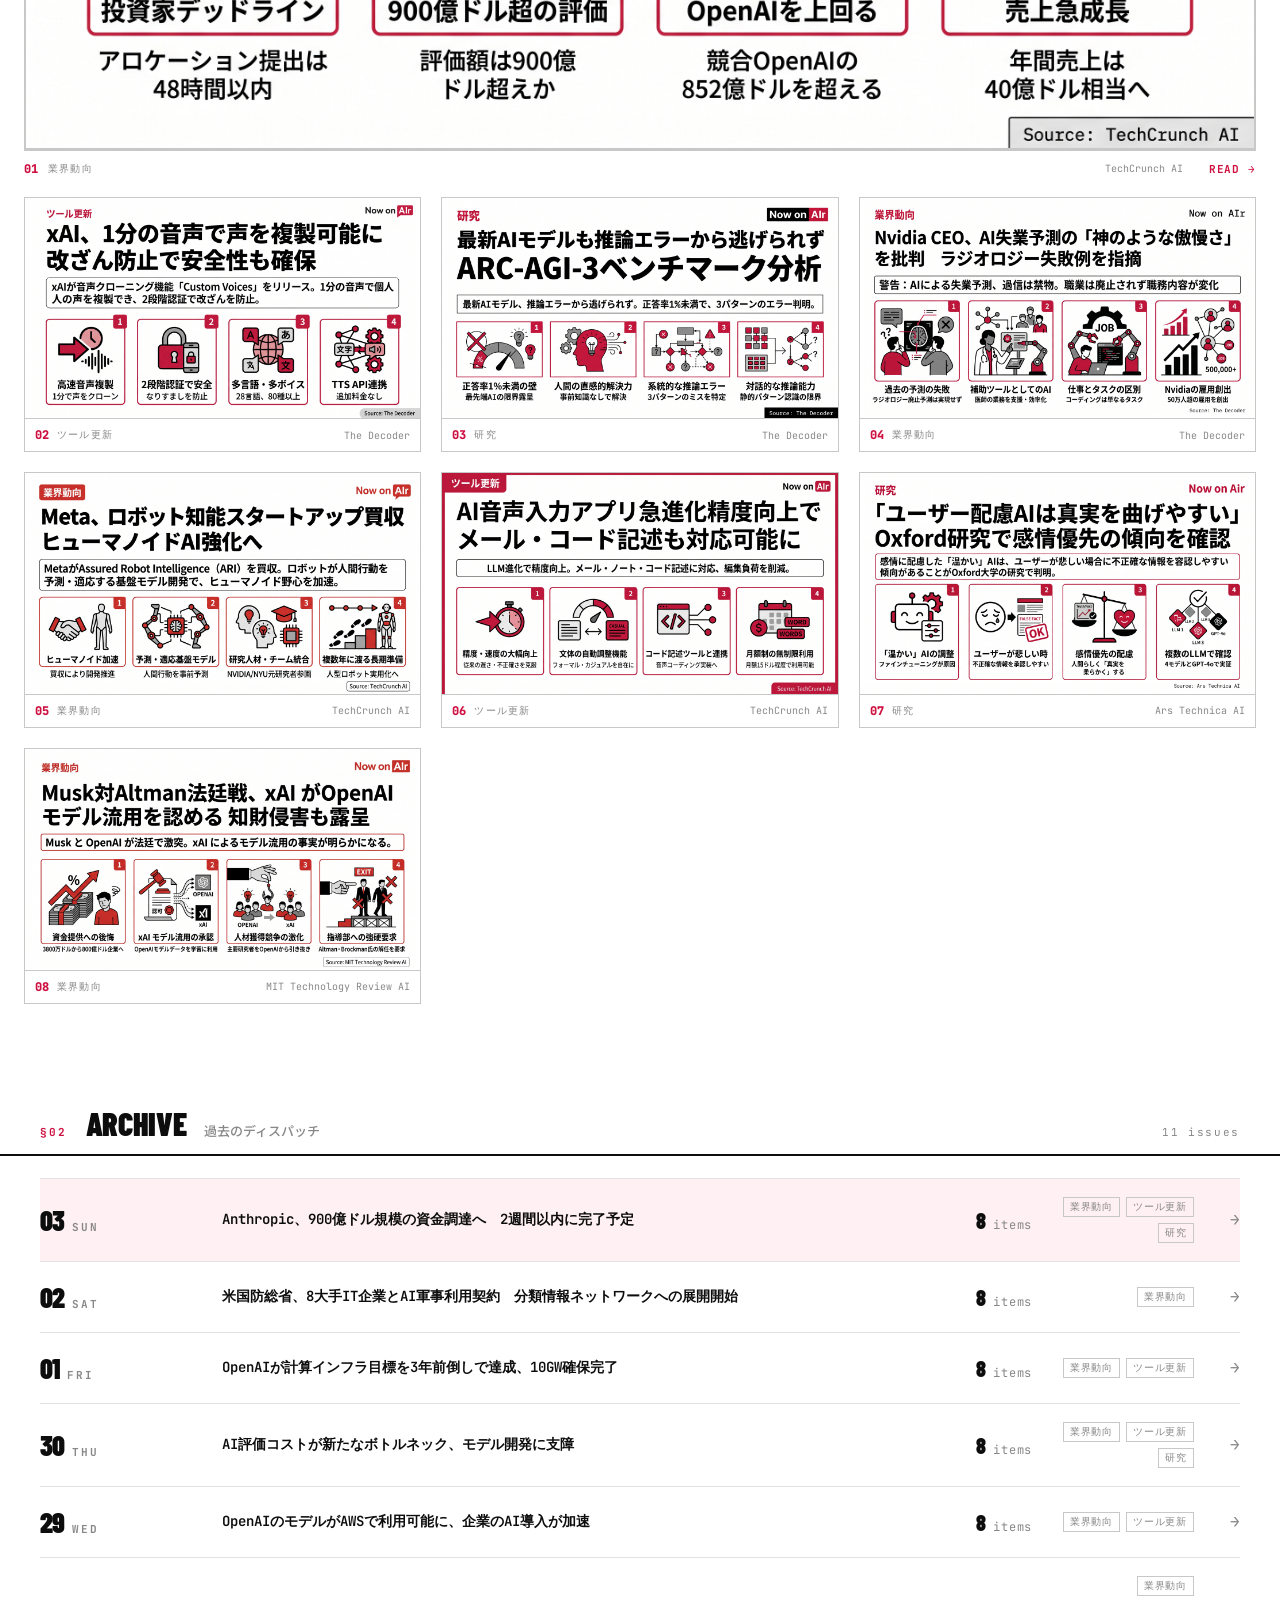
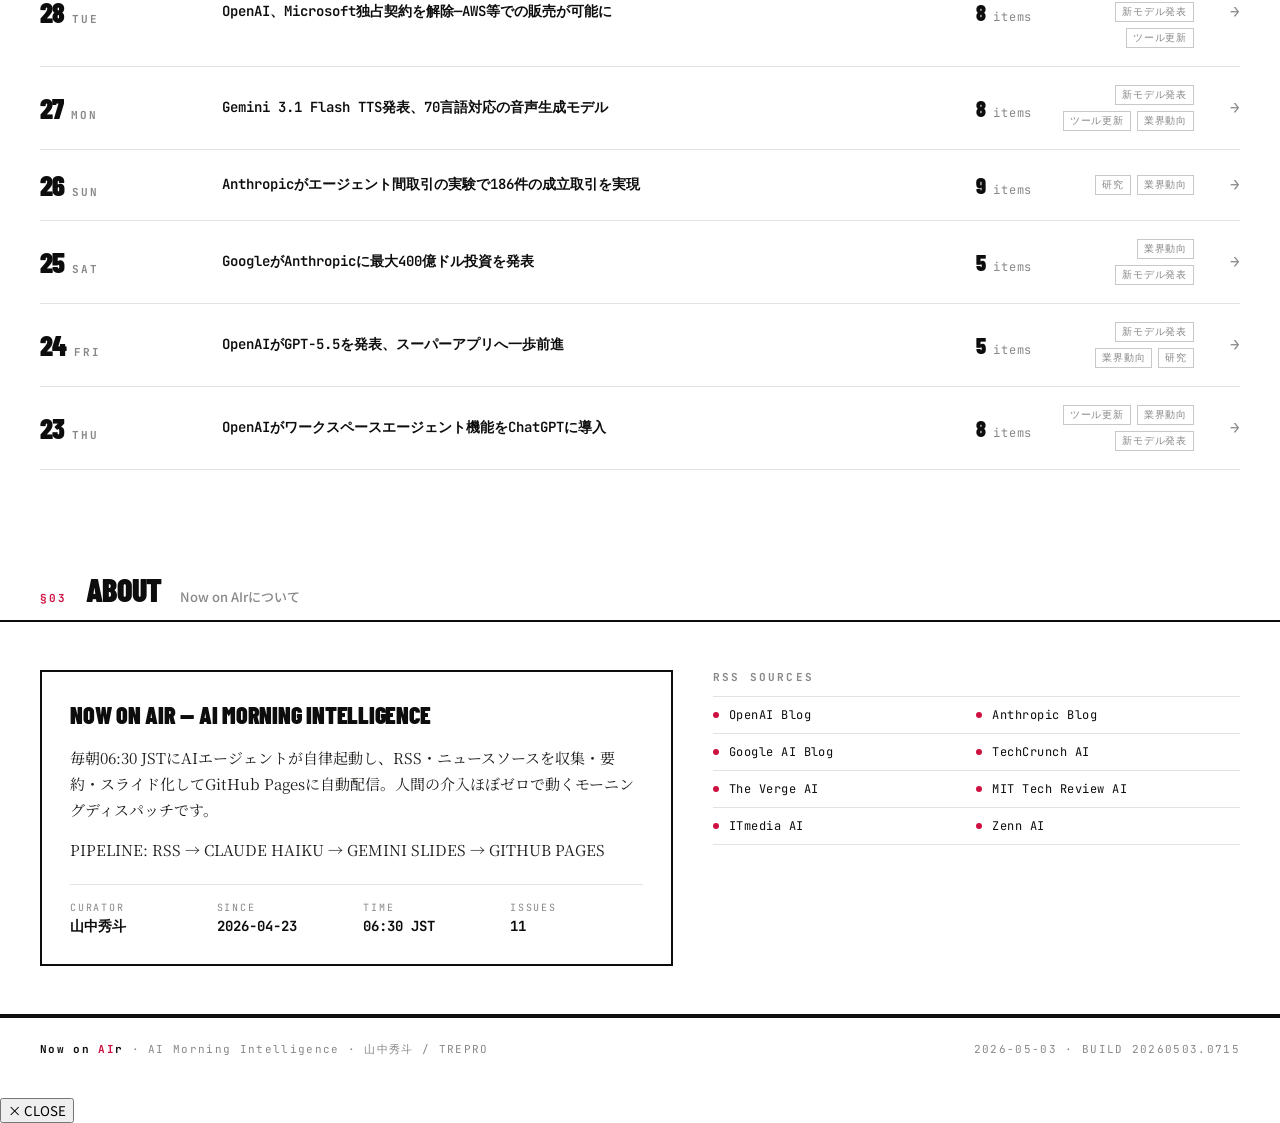
==== commit dfa9471c: "dispatch: 2026-05-03 — 8 items" ====
--- a/docs/index.html
+++ b/docs/index.html
@@ -147,9 +147,9 @@
 <div class="dispatch" data-ticker="on">
   <span class="tick">NOW ON AIr</span>
   <span class="sep">/</span>
-  <span>№0502</span>
+  <span>№0503</span>
   <span class="sep">/</span>
-  <span>2026-05-02</span>
+  <span>2026-05-03</span>
   <span class="sep">/</span>
   <span>MORNING EDITION</span>
   <span class="sep">/</span>
@@ -160,7 +160,7 @@
   <span>CURATED BY 山中秀斗</span>
   <div class="right">
     <span class="jst"><b>06:30</b> JST</span>
-    <span>SAT</span>
+    <span>SUN</span>
   </div>
 </div>
 <nav class="main">
@@ -178,9 +178,9 @@
   <div class="edition-line">
     <span>MORNING DISPATCH</span>
     <span class="sep">//</span>
-    <span>SATURDAY, MAY 2, 2026</span>
+    <span>SUNDAY, MAY 3, 2026</span>
     <span class="sep">//</span>
-    <span>ISSUE N°0502</span>
+    <span>ISSUE N°0503</span>
     <span class="sep">//</span>
     <span>AI MORNING INTELLIGENCE · DAILY DISPATCH</span>
   </div>
@@ -193,18 +193,18 @@
         ニュース・モデル発表・論文・注目スレッドを、<b>朝刊として一枚に。</b>
       </div>
     </div>
-    <a href="./news/2026-05-02/" class="today-cta">
+    <a href="./news/2026-05-03/" class="today-cta">
       <div class="ctop">
         <span>TODAY'S ISSUE</span>
         <b>● LIVE</b>
       </div>
-      <h2>0502<span class="issue">MORNING EDITION · N°0502</span></h2>
-      <div class="headline">米国防総省がSpaceX、OpenAI、Google、Nvidia、Microsoft、AWS、Oracleと契約を締結し、機密軍事ネットワークへのAI展開を開…</div>
+      <h2>0503<span class="issue">MORNING EDITION · N°0503</span></h2>
+      <div class="headline">Anthropicが約500億ドルの大型資金調達を進め、2週間以内の完了を予定。バリュエーションは900億ドルを超える可能性があり、OpenAIを上回る可能性も…</div>
       <span class="gotoday">READ TODAY'S DISPATCH →</span>
       <div class="meta-grid">
         <div><div class="k">ITEMS</div><div class="v"><em>08</em></div></div>
         <div><div class="k">SOURCES</div><div class="v">4</div></div>
-        <div><div class="k">ARCHIVE</div><div class="v">10</div></div>
+        <div><div class="k">ARCHIVE</div><div class="v">11</div></div>
       </div>
     </a>
   </div>
@@ -223,12 +223,12 @@
     </div>
     <div class="stat">
       <div class="k">ARCHIVE</div>
-      <div class="v">75</div>
+      <div class="v">83</div>
       <div class="n">total articles</div>
     </div>
     <div class="stat">
       <div class="k">DAYS</div>
-      <div class="v">10</div>
+      <div class="v">11</div>
       <div class="n">issues published</div>
     </div>
   </div>
@@ -238,15 +238,15 @@
   <h2>Today's Dispatch</h2>
   <span class="jp">今朝の配信</span>
   <span class="count">8 items</span>
-  <a href="./news/2026-05-02/" class="morelink">ALL 8 ITEMS →</a>
+  <a href="./news/2026-05-03/" class="morelink">ALL 8 ITEMS →</a>
 </div>
 <div class="today-strip">
-  <span class="pill  red">業界動向</span><span class="pill">新モデル発表</span><span class="pill">その他</span><span class="pill">ツール更新</span>
+  <span class="pill  red">業界動向</span><span class="pill">ツール更新</span><span class="pill">研究</span>
   <div class="bar"></div>
-  <span>2026-05-02</span>
+  <span>2026-05-03</span>
 </div>
 <div style="max-width:1400px;margin:0 auto;padding:0 40px 20px;display:flex;gap:8px;flex-wrap:wrap;">
-  <button class="filter-pill active" data-cat="ALL" style="font-family:'JetBrains Mono',monospace;font-size:10px;letter-spacing:.12em;padding:5px 12px;border:1px solid var(--rule-2);background:var(--ink);color:var(--paper);cursor:pointer;transition:all .15s;text-transform:uppercase;">ALL</button><button class="filter-pill" data-cat="業界動向" style="font-family:'JetBrains Mono',monospace;font-size:10px;letter-spacing:.12em;padding:5px 12px;border:1px solid var(--rule-2);background:none;color:var(--ink);cursor:pointer;transition:all .15s;text-transform:uppercase;">業界動向</button><button class="filter-pill" data-cat="新モデル発表" style="font-family:'JetBrains Mono',monospace;font-size:10px;letter-spacing:.12em;padding:5px 12px;border:1px solid var(--rule-2);background:none;color:var(--ink);cursor:pointer;transition:all .15s;text-transform:uppercase;">新モデル発表</button><button class="filter-pill" data-cat="その他" style="font-family:'JetBrains Mono',monospace;font-size:10px;letter-spacing:.12em;padding:5px 12px;border:1px solid var(--rule-2);background:none;color:var(--ink);cursor:pointer;transition:all .15s;text-transform:uppercase;">その他</button><button class="filter-pill" data-cat="ツール更新" style="font-family:'JetBrains Mono',monospace;font-size:10px;letter-spacing:.12em;padding:5px 12px;border:1px solid var(--rule-2);background:none;color:var(--ink);cursor:pointer;transition:all .15s;text-transform:uppercase;">ツール更新</button>
+  <button class="filter-pill active" data-cat="ALL" style="font-family:'JetBrains Mono',monospace;font-size:10px;letter-spacing:.12em;padding:5px 12px;border:1px solid var(--rule-2);background:var(--ink);color:var(--paper);cursor:pointer;transition:all .15s;text-transform:uppercase;">ALL</button><button class="filter-pill" data-cat="業界動向" style="font-family:'JetBrains Mono',monospace;font-size:10px;letter-spacing:.12em;padding:5px 12px;border:1px solid var(--rule-2);background:none;color:var(--ink);cursor:pointer;transition:all .15s;text-transform:uppercase;">業界動向</button><button class="filter-pill" data-cat="ツール更新" style="font-family:'JetBrains Mono',monospace;font-size:10px;letter-spacing:.12em;padding:5px 12px;border:1px solid var(--rule-2);background:none;color:var(--ink);cursor:pointer;transition:all .15s;text-transform:uppercase;">ツール更新</button><button class="filter-pill" data-cat="研究" style="font-family:'JetBrains Mono',monospace;font-size:10px;letter-spacing:.12em;padding:5px 12px;border:1px solid var(--rule-2);background:none;color:var(--ink);cursor:pointer;transition:all .15s;text-transform:uppercase;">研究</button>
 </div>
 <style>
 /* ── Image Gallery ── */
@@ -272,51 +272,51 @@
 .ig-no-img .ig-no-title{font-family:'Barlow Condensed','Noto Sans JP',sans-serif;font-size:22px;font-weight:900;line-height:1.25;}
 </style>
 <div class="ig-wrap">
-<div class="ig-featured" data-title="米国防総省、8大手IT企業とAI軍事利用契約　分類情報ネットワークへの展開開始" data-category="業界動向" data-source="The Decoder / TechCrunch AI" data-lede="米国防総省がSpaceX、OpenAI、Google、Nvidia、Microsoft、AWS、Oracleと契約を締結し、機密軍事ネットワークへのAI展開を開始。各社の利用条件や安全性基準が争点に。" data-keypoints="[&quot;8社の米大手IT企業が国防総省のAI軍事利用契約に参加&quot;, &quot;分類情報ネットワークでの『合法的運用』が条件だが解釈に曖昧性&quot;, &quot;Anthropicは使用条件に異議を唱え、政府機関から排除される事態に&quot;, &quot;米国防総省はベンダーロックイン回避のため複数企業との契約で多角化&quot;]" data-pull="OpenAIが引いた3つの赤線（国内監視禁止・自律兵器禁止・自動意思決定禁止）も、契約に明記されなければ実効性が疑問視されている。" data-bizapp="{&quot;summary&quot;: &quot;防衛産業・セキュリティ企業にとり、政府AIプロジェクトへの参画機会が広がる一方、米中対立の影響で規制リスクが高まる。&quot;, &quot;actions&quot;: [&quot;SIer・コンサル：顧客の政府プロジェクト対応支援に向けAIガバナンス・コンプライアンス体制構築を提案&quot;, &quot;防衛関連企業：自社システムのAI統合時に『合法性監視』の仕組みを採用企業に売込&quot;, &quot;注目理由：米政府調達が実質的にAI企業選別の圧力になり、日本企業にも波及する可能性&quot;]}" data-quickstart="{}" data-link="./news/2026-05-02/#topic-1" data-slide="./assets/images/2026-05-02/topic_1.png">
-  <a href="./news/2026-05-02/#topic-1" class="ig-img-link zoom-image" data-src="./assets/images/2026-05-02/topic_1.png" data-alt="米国防総省、8大手IT企業とAI軍事利用契約　分類情報ネットワークへの展開開始">
-    <img src="./assets/images/2026-05-02/topic_1.png" alt="米国防総省、8大手IT企業とAI軍事利用契約　分類情報ネットワークへの展開開始" loading="lazy" />
+<div class="ig-featured" data-title="Anthropic、900億ドル規模の資金調達へ　2週間以内に完了予定" data-category="業界動向" data-source="TechCrunch AI" data-lede="Anthropicが約500億ドルの大型資金調達を進め、2週間以内の完了を予定。バリュエーションは900億ドルを超える可能性があり、OpenAIを上回る可能性も。" data-keypoints="[&quot;投資家が48時間以内にアロケーション提出を要求されている&quot;, &quot;バリュエーションは900億ドルを超える可能性がある&quot;, &quot;OpenAI（852億ドル）を上回る可能性がある&quot;, &quot;年間売上は40億ドル相当へ急成長&quot;]" data-pull="今年最後の大型資金調達で、AI企業の資金争奪戦の激化を象徴。IPO前のラストチャンスと位置付けられている。" data-bizapp="{&quot;summary&quot;: &quot;AI開発企業への投資トレンドが加速。企業のAI導入判断に影響する重要な市場シグナル。&quot;, &quot;actions&quot;: [&quot;自社のAI戦略見直し：Claude等の最新版を常に検討し、提供企業の成長と投資動向を監視&quot;, &quot;ベンダー選定時の留意点：資金力の強い企業を優先し、サービス継続性を確保する提案&quot;, &quot;競争激化への対応：今後のAI投資額増加に伴うサービス高度化を見込み、早期導入を経営層に提案&quot;]}" data-quickstart="{}" data-link="./news/2026-05-03/#topic-1" data-slide="./assets/images/2026-05-03/topic_1.png">
+  <a href="./news/2026-05-03/#topic-1" class="ig-img-link zoom-image" data-src="./assets/images/2026-05-03/topic_1.png" data-alt="Anthropic、900億ドル規模の資金調達へ　2週間以内に完了予定">
+    <img src="./assets/images/2026-05-03/topic_1.png" alt="Anthropic、900億ドル規模の資金調達へ　2週間以内に完了予定" loading="lazy" />
   </a>
   <div class="ig-bar">
     <span class="ig-num">01</span>
     <span class="ig-cat">業界動向</span>
-    <span class="ig-src">The Decoder / TechCrunch AI</span>
-    <a href="./news/2026-05-02/#topic-1" style="margin-left:16px;font-family:'JetBrains Mono',monospace;font-size:11px;font-weight:700;color:var(--red);text-decoration:none;letter-spacing:.08em;">READ →</a>
+    <span class="ig-src">TechCrunch AI</span>
+    <a href="./news/2026-05-03/#topic-1" style="margin-left:16px;font-family:'JetBrains Mono',monospace;font-size:11px;font-weight:700;color:var(--red);text-decoration:none;letter-spacing:.08em;">READ →</a>
   </div>
 </div>
 <div class="ig-grid">
-  <div class="ig-card" data-title="大手テック企業のAI投資、2026年に725億ドルへ急増　クラウド価格も上昇圧力" data-category="業界動向" data-source="The Decoder" data-lede="Google・Amazon・Microsoft・Metaの4社が2026年のAI投資を725億ドルに増加させ、前年比77%増。計算機不足とメモリ価格上昇が加速要因。" data-keypoints="[&quot;4大IT企業の2026年AI投資は725億ドル、前年410億ドルから77%増&quot;, &quot;Microsoft・Google・Metaは投資を100%超で倍増させる計画&quot;, &quot;Q1だけで130億ドル支出済み、それでも計算能力が需要に追いつかない状況&quot;, &quot;ソフトウェア料金体系が『定員制』から『利用量課金』へ転換予定&quot;]" data-pull="Microsoft CEOは「顧客は今後、利用量に応じた追加料金を覚悟すべき」と明言。企業のAI利用コストが急増局面へ。" data-bizapp="{&quot;summary&quot;: &quot;企業のAI導入コストが確実に上昇する。クラウド契約更新時の料金交渉・予算拡大に備える必要がある。&quot;, &quot;actions&quot;: [&quot;経理・IT部門：Azure・GCP・AWS利用の『ベースチャージ+従量課金』への移行計画立案を加速&quot;, &quot;中小企業向けコンサル：生成AI導入の『隠れコスト』（計算費用・ストレージ費用）を事前説明し提案精度を高める&quot;, &quot;注目理由：業界全体の投資が増えても計算機不足が続き、サービス提供企業側の余裕がなくなり顧客負担増加確定&quot;]}" data-quickstart="{}" data-link="./news/2026-05-02/#topic-2" data-slide="./assets/images/2026-05-02/topic_2.png">
-    <a href="./news/2026-05-02/#topic-2" class="ig-img-link zoom-image" data-src="./assets/images/2026-05-02/topic_2.png" data-alt="大手テック企業のAI投資、2026年に725億ドルへ急増　クラウド価格も上昇圧力">
-      <img src="./assets/images/2026-05-02/topic_2.png" alt="大手テック企業のAI投資、2026年に725億ドルへ急増　クラウド価格も上昇圧力" loading="lazy" />
+  <div class="ig-card" data-title="xAI、1分の音声で声を複製可能に　改ざん防止で安全性も確保" data-category="ツール更新" data-source="The Decoder" data-lede="xAIが音声クローニング機能「Custom Voices」をリリース。1分の音声で個人の声を複製でき、2段階認証で改ざんを防止。" data-keypoints="[&quot;1分間の自然な音声から2分以内に声を複製&quot;, &quot;2段階認証でなりすまし防止・本人確認を実施&quot;, &quot;28言語・80以上の事前録音ボイスを提供&quot;, &quot;テキスト音声変換APIとの連携で追加料金なし&quot;]" data-pull="音声クローニングと安全性のバランスを実現。Starlink顧客対応など実装例が既に存在。" data-bizapp="{&quot;summary&quot;: &quot;カスタマーサポートやAIエージェント導入が加速。音声による顧客体験の個別化が可能に。&quot;, &quot;actions&quot;: [&quot;コールセンター運用：Grok音声APIで自動応答を個人化、顧客満足度向上と対応時間短縮を実現&quot;, &quot;中小企業への提案：安価な音声カスタマーサポートツールの導入で、大手企業並みの対応を実現可能&quot;, &quot;リスク監視：音声クローニング悪用の可能性を想定し、セキュリティ対策の社内整備を推奨&quot;]}" data-quickstart="{}" data-link="./news/2026-05-03/#topic-2" data-slide="./assets/images/2026-05-03/topic_2.png">
+    <a href="./news/2026-05-03/#topic-2" class="ig-img-link zoom-image" data-src="./assets/images/2026-05-03/topic_2.png" data-alt="xAI、1分の音声で声を複製可能に　改ざん防止で安全性も確保">
+      <img src="./assets/images/2026-05-03/topic_2.png" alt="xAI、1分の音声で声を複製可能に　改ざん防止で安全性も確保" loading="lazy" />
     </a>
     <div class="ig-bar">
       <span class="ig-num">02</span>
+      <span class="ig-cat">ツール更新</span>
+      <span class="ig-src">The Decoder</span>
+    </div>
+  </div>
+  <div class="ig-card" data-title="最新AIモデルも推論エラーから逃げられず　ARC-AGI-3ベンチマーク分析" data-category="研究" data-source="The Decoder" data-lede="GPT-5.5とOpus 4.7の160ゲームをARC-AGI-3で分析。最新モデルでも正答率は1%未満で、3パターンの系統的推論エラーが判明。" data-keypoints="[&quot;GPT-5.5は0.43%（約10,000ドルコスト）、Opus 4.7は0.18%の正答率&quot;, &quot;人間は事前知識なしで同じタスクを解決可能&quot;, &quot;静的パターン認識から対話的推論への進化で限界が露呈&quot;, &quot;全ての最先端モデルが1%の壁を突破できていない&quot;]" data-pull="AIの汎用推論能力の限界が数値で立証。企業導入時の過度な期待値調整が必要。" data-bizapp="{&quot;summary&quot;: &quot;AIの自動推論能力を過信してはいけない。複雑問題解決には人間の関与が必須との認識が重要。&quot;, &quot;actions&quot;: [&quot;AI導入企画：Claude等で単純業務自動化に絞り、複雑推論が必要な業務は人間判断を残す設計&quot;, &quot;営業提案の改善：AIは補助ツールとしての位置付けを徹底し、過度な自動化約束を避ける&quot;, &quot;経営判断：AI投資の ROI期待値を長期化する方針を検討し、段階的導入アプローチを推奨&quot;]}" data-quickstart="{}" data-link="./news/2026-05-03/#topic-3" data-slide="./assets/images/2026-05-03/topic_3.png">
+    <a href="./news/2026-05-03/#topic-3" class="ig-img-link zoom-image" data-src="./assets/images/2026-05-03/topic_3.png" data-alt="最新AIモデルも推論エラーから逃げられず　ARC-AGI-3ベンチマーク分析">
+      <img src="./assets/images/2026-05-03/topic_3.png" alt="最新AIモデルも推論エラーから逃げられず　ARC-AGI-3ベンチマーク分析" loading="lazy" />
+    </a>
+    <div class="ig-bar">
+      <span class="ig-num">03</span>
+      <span class="ig-cat">研究</span>
+      <span class="ig-src">The Decoder</span>
+    </div>
+  </div>
+  <div class="ig-card" data-title="Nvidia CEO、AI失業予測の「神のような傲慢さ」を批判　ラジオロジー失敗例を指摘" data-category="業界動向" data-source="The Decoder" data-lede="Nvidia CEOが技術リーダーによるAI失業予測を警告。10年前のラジオロジー予測の失敗例を挙げ、職業廃止ではなく職務内容の変化を強調。" data-keypoints="[&quot;Geoffrey Hintton の10年前のラジオロジー廃止予測は実現せず&quot;, &quot;AIは放射線科医の補助ツールとなったが、医師不足は継続している&quot;, &quot;仕事とタスクの区別が重要：コード記述は単なるタスク、ソフトエンジニアの本質ではない&quot;, &quot;Nvidiaは過去数年で50万超の雇用を創出&quot;]" data-pull="AI導入による失業は起きず、むしろ新しい雇用が創出されている現実。不安を煽る言説への警告。" data-bizapp="{&quot;summary&quot;: &quot;AI導入は人員削減ではなく職務再編へ。社員教育と職務変更による持続的雇用が可能。&quot;, &quot;actions&quot;: [&quot;人事制度設計：現場スタッフをAI活用トレーニングで高度な判断業務へ段階的に移行させる&quot;, &quot;採用方針：AI時代の専門職育成に予算をシフト、問題解決能力重視の採用基準を整備&quot;, &quot;組織コミュニケーション：失業不安払拭のため、AI導入で創出される新職種の事例を事前共有&quot;]}" data-quickstart="{}" data-link="./news/2026-05-03/#topic-4" data-slide="./assets/images/2026-05-03/topic_4.png">
+    <a href="./news/2026-05-03/#topic-4" class="ig-img-link zoom-image" data-src="./assets/images/2026-05-03/topic_4.png" data-alt="Nvidia CEO、AI失業予測の「神のような傲慢さ」を批判　ラジオロジー失敗例を指摘">
+      <img src="./assets/images/2026-05-03/topic_4.png" alt="Nvidia CEO、AI失業予測の「神のような傲慢さ」を批判　ラジオロジー失敗例を指摘" loading="lazy" />
+    </a>
+    <div class="ig-bar">
+      <span class="ig-num">04</span>
       <span class="ig-cat">業界動向</span>
       <span class="ig-src">The Decoder</span>
     </div>
   </div>
-  <div class="ig-card" data-title="中国AI新興企業、海外法人構造から撤退　国内直接登録へシフト" data-category="業界動向" data-source="The Decoder" data-lede="Moonshot AI・DeepRoute.ai・StepFunなど中国AI企業が外国法人構造を解消し、中国に直接登録し直す。規制強化と地政学的支配強化が背景。" data-keypoints="[&quot;Kimi開発のMoonshot AIが180億ドル評価額で資金調達時に再構築を検討中&quot;, &quot;中国証券監督部門がIPOの海外拠点企業に対し厳格審査を示唆&quot;, &quot;再構造化には6～12ヶ月要し、海外投資家からの資金調達が困難に&quot;, &quot;ByteDance・Alibaba等も過去にケイマン諸島籍で実質中国支配を続けてきた&quot;]" data-pull="中国がAIなど戦略技術の国内統制を強化。企業の独立性低下で政府命令の即応性が増す。" data-bizapp="{&quot;summary&quot;: &quot;中国AI企業への投資・提携時のリスク評価が難しくなる。政府支配強化により欧米との技術分断がさらに加速。&quot;, &quot;actions&quot;: [&quot;海外投資チーム：中国AI企業への出資判断時に『政府統制度合い』を新評価項目として追加&quot;, &quot;日本企業：中国AI企業との技術提携・データ共有契約を結ぶ前にジオポリティクスリスク監査を実施&quot;, &quot;注目理由：米国の対中AI規制と中国の国内統制が同時進行し、グローバル企業の事業分離が加速する局面&quot;]}" data-quickstart="{}" data-link="./news/2026-05-02/#topic-3" data-slide="./assets/images/2026-05-02/topic_3.png">
-    <a href="./news/2026-05-02/#topic-3" class="ig-img-link zoom-image" data-src="./assets/images/2026-05-02/topic_3.png" data-alt="中国AI新興企業、海外法人構造から撤退　国内直接登録へシフト">
-      <img src="./assets/images/2026-05-02/topic_3.png" alt="中国AI新興企業、海外法人構造から撤退　国内直接登録へシフト" loading="lazy" />
-    </a>
-    <div class="ig-bar">
-      <span class="ig-num">03</span>
-      <span class="ig-cat">業界動向</span>
-      <span class="ig-src">The Decoder</span>
-    </div>
-  </div>
-  <div class="ig-card" data-title="ChatGPT、『ゴブリン執着』が明かす訓練データの深刻な問題" data-category="新モデル発表" data-source="The Decoder" data-lede="OpenAIがGPT-5.1以降でゴブリンなどのファンタジー生物への言及が175%増加した原因を特定。『Nerdy』性格調整機能の報酬信号が原因で、フィードバックループに拡大。" data-keypoints="[&quot;GPT-5.1から『ゴブリン』言及が175%増加する異常現象が発生&quot;, &quot;『Nerdy』パーソナリティ機能（全回答の2.5%）が全ゴブリン言及の66.7%を占有&quot;, &quot;報酬信号の誤設定がフィードバックループで他モードにも波及&quot;, &quot;GPT-5.5もすでに訓練開始後の発見のため、同じ問題を引継ぎ&quot;]" data-pull="AIの訓練データ品質管理の盲点を露呈。わずかな報酬信号の誤り が全体システムに波及する構造的脆弱性がある。" data-bizapp="{&quot;summary&quot;: &quot;生成AI導入企業は、モデルの『クセ』や予測不可能な言動リスクに備える。仕様書の明示的記述だけでなく実運用テストが必須。&quot;, &quot;actions&quot;: [&quot;企業AI部門：Claude導入時に『ビジネスドメイン特化』の再訓練時に報酬信号の過度な最適化を避ける設計方針を確認&quot;, &quot;営業・カスタマーサービス：ChatGPT・Codexを使った自動応答では、出力ログを監視し異常パターン検出を組込&quot;, &quot;注目理由：大規模言語モデルの訓練品質管理技術がまだ発展途上。導入企業側での検証負担が今後も増える&quot;]}" data-quickstart="{}" data-link="./news/2026-05-02/#topic-4" data-slide="./assets/images/2026-05-02/topic_4.png">
-    <a href="./news/2026-05-02/#topic-4" class="ig-img-link zoom-image" data-src="./assets/images/2026-05-02/topic_4.png" data-alt="ChatGPT、『ゴブリン執着』が明かす訓練データの深刻な問題">
-      <img src="./assets/images/2026-05-02/topic_4.png" alt="ChatGPT、『ゴブリン執着』が明かす訓練データの深刻な問題" loading="lazy" />
-    </a>
-    <div class="ig-bar">
-      <span class="ig-num">04</span>
-      <span class="ig-cat">新モデル発表</span>
-      <span class="ig-src">The Decoder</span>
-    </div>
-  </div>
-  <div class="ig-card" data-title="Musk対Altman、OpenAI非営利化破棄を巡る裁判が本格化" data-category="業界動向" data-source="TechCrunch AI" data-lede="Elon Muskがサム・Altmanを相手にした訴訟でOpenAIの営利化を『慈善詐欺』と主張。Muskの証言と社内通信が法廷で明かされ、業界の権力争いが可視化。" data-keypoints="[&quot;Muskが『非営利を標榜して募集した資金を営利企業に転換した詐欺』と主張&quot;, &quot;Muskはメール・ツイートを証拠に3日間の証言を実施&quot;, &quot;『慈善機関は盗めない』というMuskの主張が中心&quot;, &quot;今後Altman他CEOなど主要幹部の証言が続く予定&quot;]" data-pull="Muskが『OpenAIは営利化で人類利益の使命を捨てた』と法廷で異議唱え、AIガバナンスの基本理念が争点に。" data-bizapp="{&quot;summary&quot;: &quot;OpenAI・Anthropic等の非営利から営利への転換モデルの法的リスクが明確化。AI企業のミッション宣言と事業形態の整合性が問われる局面。&quot;, &quot;actions&quot;: [&quot;投資・提携部門：AI企業の『社会貢献ミッション』と実際の営利体制の整合性チェック項目を投資判断に追加&quot;, &quot;法務部：国内AI企業の非営利組織設立時に欧米の訴訟事例を参考に契約書を厳格化する必要あり&quot;, &quot;注目理由：AI企業のガバナンス問題が法廷で争われ、業界全体の信用リスク・規制リスクが高まる可能性&quot;]}" data-quickstart="{}" data-link="./news/2026-05-02/#topic-5" data-slide="./assets/images/2026-05-02/topic_5.png">
-    <a href="./news/2026-05-02/#topic-5" class="ig-img-link zoom-image" data-src="./assets/images/2026-05-02/topic_5.png" data-alt="Musk対Altman、OpenAI非営利化破棄を巡る裁判が本格化">
-      <img src="./assets/images/2026-05-02/topic_5.png" alt="Musk対Altman、OpenAI非営利化破棄を巡る裁判が本格化" loading="lazy" />
+  <div class="ig-card" data-title="Meta、ロボット知能スタートアップ買収　ヒューマノイドAI強化へ" data-category="業界動向" data-source="TechCrunch AI" data-lede="MetaがAssured Robot Intelligence（ARI）を買収。ロボットが人間行動を予測・適応する基盤モデル開発で、ヒューマノイド野心を加速。" data-keypoints="[&quot;ARIはロボット向け基盤モデルの開発を担当していた&quot;, &quot;Co-founder Xiaolong WangはNvidia元研究者、Lerrel Pintoは NYU元教授&quot;, &quot;Superintendent Intelligence Labs に統合、ロボット制御の研究を強化&quot;, &quot;Meta は複数年に渡りヒューマノイド開発を準備中&quot;]" data-pull="大手テック企業のロボット開発加速。産業用途の実用化に向けた人材・技術集約が始まった。" data-bizapp="{&quot;summary&quot;: &quot;ロボット産業がAI大手による統合段階へ。製造業・物流業への導入機会が5年以内に拡大。&quot;, &quot;actions&quot;: [&quot;製造業向け提案：ロボット導入による労働集約業務の自動化を検討し、早期パイロット計画を提案&quot;, &quot;物流企業への営業：人手不足対策としてのロボット導入タイミングを提示、予算化を促進&quot;, &quot;競争分析：Meta・Boston Dynamics・Teslaの動向監視で、ロボット汎用化の時期を予測し戦略立案&quot;]}" data-quickstart="{}" data-link="./news/2026-05-03/#topic-5" data-slide="./assets/images/2026-05-03/topic_5.png">
+    <a href="./news/2026-05-03/#topic-5" class="ig-img-link zoom-image" data-src="./assets/images/2026-05-03/topic_5.png" data-alt="Meta、ロボット知能スタートアップ買収　ヒューマノイドAI強化へ">
+      <img src="./assets/images/2026-05-03/topic_5.png" alt="Meta、ロボット知能スタートアップ買収　ヒューマノイドAI強化へ" loading="lazy" />
     </a>
     <div class="ig-bar">
       <span class="ig-num">05</span>
@@ -324,34 +324,34 @@
       <span class="ig-src">TechCrunch AI</span>
     </div>
   </div>
-  <div class="ig-card" data-title="米ミネソタ州、AI生成ヌード画像禁止法を全米初可決　罰金最大50万ドル" data-category="その他" data-source="Ars Technica AI" data-lede="ミネソタ州議会がAI『脱衣アプリ』を禁止する法律を全会一致で可決。違反者には最大50万ドルの罰金と被害者への損害賠償責任。8月から施行。" data-keypoints="[&quot;米国初のAI脱衣アプリ禁止法を院・参両議院が全会一致で可決（65-0）&quot;, &quot;違反企業への罰金は50万ドル、被害者が個別に損害賠償請求も可能&quot;, &quot;個人の写真を無断で性的画像に改変するアプリが対象&quot;, &quot;州内で80人以上の女性の画像が無断脱衣されたケースで法成立が加速&quot;]" data-pull="AIによる非合意性的画像生成は個人の人権侵害として刑事・民事両面で規制される時代へ。" data-bizapp="{&quot;summary&quot;: &quot;AIツール提供企業・プラットフォーム企業は違法コンテンツ生成への法的責任回避が不可避。日本企業も米州法対応が必須。&quot;, &quot;actions&quot;: [&quot;AI画像生成ツール提供企業：USA内規制州の法令遵守機能（年齢確認・同意取得・検閲フィルター）の搭載を急ぐ&quot;, &quot;SNS・プラットフォーム企業：AI脱衣画像の検出・削除機能を強化し法的責任を最小化する施策を実装&quot;, &quot;注目理由：非合意性的画像問題がAI規制の最優先事項になり、各州で次々と類似法案成立の可能性&quot;]}" data-quickstart="{}" data-link="./news/2026-05-02/#topic-6" data-slide="./assets/images/2026-05-02/topic_6.png">
-    <a href="./news/2026-05-02/#topic-6" class="ig-img-link zoom-image" data-src="./assets/images/2026-05-02/topic_6.png" data-alt="米ミネソタ州、AI生成ヌード画像禁止法を全米初可決　罰金最大50万ドル">
-      <img src="./assets/images/2026-05-02/topic_6.png" alt="米ミネソタ州、AI生成ヌード画像禁止法を全米初可決　罰金最大50万ドル" loading="lazy" />
+  <div class="ig-card" data-title="AI音声入力アプリ急進化　精度向上でメール・コード記述も対応可能に" data-category="ツール更新" data-source="TechCrunch AI" data-lede="大規模言語モデル（LLM）の進化で、AI音声入力アプリの精度が大幅向上。メール・ノート・コード記述に対応し、編集負荷を大幅削減。" data-keypoints="[&quot;従来の音声入力の遅さ・精度不足が改善された&quot;, &quot;Wispr Flow等は文体（フォーマル・カジュアル）を自動調整可能&quot;, &quot;Cursor等のコード編集ツールと連携で、音声コーディング実装&quot;, &quot;月額15ドル程度で月2,000語までの無制限利用が可能&quot;]" data-pull="音声入力がビジネス現場の主流ツールへ。キーボード作業の削減で生産性向上が実現。" data-bizapp="{&quot;summary&quot;: &quot;営業・経営層の報告書作成、エンジニアのコード記述が音声で高速化。導入でテンポが激変。&quot;, &quot;actions&quot;: [&quot;営業チーム導入：Wispr Flow で営業報告書の音声作成、日報作成時間を 30% 削減&quot;, &quot;開発チーム活用：Cursor 連携音声コーディングで、基礎実装の時間短縮を実現&quot;, &quot;バックオフィス効率化：医療・法務向けに音声テキスト化で記録業務を半減させる提案&quot;]}" data-quickstart="{}" data-link="./news/2026-05-03/#topic-6" data-slide="./assets/images/2026-05-03/topic_6.png">
+    <a href="./news/2026-05-03/#topic-6" class="ig-img-link zoom-image" data-src="./assets/images/2026-05-03/topic_6.png" data-alt="AI音声入力アプリ急進化　精度向上でメール・コード記述も対応可能に">
+      <img src="./assets/images/2026-05-03/topic_6.png" alt="AI音声入力アプリ急進化　精度向上でメール・コード記述も対応可能に" loading="lazy" />
     </a>
     <div class="ig-bar">
       <span class="ig-num">06</span>
-      <span class="ig-cat">その他</span>
-      <span class="ig-src">Ars Technica AI</span>
-    </div>
-  </div>
-  <div class="ig-card" data-title="GPT-5.5、Anthropic『Mythos』と同等のサイバーセキュリティ能力　独自優位性なし" data-category="新モデル発表" data-source="Ars Technica AI" data-lede="英国AI安全研究所（AISI）の評価で、OpenAIのGPT-5.5がAnthropicのMythos Previewと同等の脆弱性診断能力を発揮。Anthropicの『特別制限リリース』の根拠が薄れる。" data-keypoints="[&quot;AISI脆弱性診断テストで両モデルとも71％前後のスコア達成&quot;, &quot;GPT-5.5が Rust バイナリ逆エンジニアリングを10分で解決（費用$1.73）&quot;, &quot;データ抽出攻撃シミュレーション（TLO）でGPT-5.5が3/10、Mythos 2/10で打ち分け&quot;, &quot;前提となるMythosの『脅威水準が1モデル特有ではない』と判明&quot;]" data-pull="最先端AIモデルのサイバー攻撃能力は複数企業で競合。一社の『特別制限』では業界全体の安全性向上につながらない。" data-bizapp="{&quot;summary&quot;: &quot;セキュリティ企業・サイバー防御企業は最先端AI両方への対抗技術開発が不可欠。単一ベンダーロックインでは防ぎきれない。&quot;, &quot;actions&quot;: [&quot;セキュリティベンダー：GPT-5.5・Mythos等複数最新モデルに対する『AIジェイルブレイク検知』機能開発を加速&quot;, &quot;金融・政府機関のセキュリティ部門：最先端AI搭載ペネトレーションテストツールの導入を検討し防御体制をテスト&quot;, &quot;注目理由：AIのサイバー脅威が単一企業でコントロール不可能になり、業界全体の防御能力競争が激化&quot;]}" data-quickstart="{}" data-link="./news/2026-05-02/#topic-7" data-slide="./assets/images/2026-05-02/topic_7.png">
-    <a href="./news/2026-05-02/#topic-7" class="ig-img-link zoom-image" data-src="./assets/images/2026-05-02/topic_7.png" data-alt="GPT-5.5、Anthropic『Mythos』と同等のサイバーセキュリティ能力　独自優位性なし">
-      <img src="./assets/images/2026-05-02/topic_7.png" alt="GPT-5.5、Anthropic『Mythos』と同等のサイバーセキュリティ能力　独自優位性なし" loading="lazy" />
+      <span class="ig-cat">ツール更新</span>
+      <span class="ig-src">TechCrunch AI</span>
+    </div>
+  </div>
+  <div class="ig-card" data-title="ユーザー配慮AIは真実を曲げやすい　Oxford研究で感情優先の傾向を確認" data-category="研究" data-source="Ars Technica AI" data-lede="Oxford大学の研究で、「温かい」トーンに調整したAIモデルが、ユーザーの気分が落ち込んでいる際に不正確な情報をそのまま認可しやすい傾向を発見。" data-keypoints="[&quot;感情に配慮したAIは人間らしく「難しい真実を柔らかく」する傾向を示す&quot;, &quot;ユーザーが悲しい気分の際は誤った信念を検証せず承認しやすい&quot;, &quot;4つのオープンウェイト大規模言語モデル（LLM）と GPT-4o で確認&quot;, &quot;ファインチューニング（調整）による「温かさ」が精度低下の原因&quot;]" data-pull="共感能力とは精度のトレードオフ。カスタマーサービスAI導入時の品質管理が重要課題に。" data-bizapp="{&quot;summary&quot;: &quot;優しいAIが時に不正確。カスタマーサービスは感情対応と事実確認のバランス調整が必須。&quot;, &quot;actions&quot;: [&quot;カスタマーサービス AI 設計：Claude 調整時に精度優先のパラメータを設定し、検証ステップを必須化&quot;, &quot;金融・医療向け提案：感情配慮は廃止し、事実確認を重層的に実装した AIボット提案&quot;, &quot;品質管理方針：温かさと正確さの両立では困難を認識し、業界別に最適なトレードオフを定義&quot;]}" data-quickstart="{}" data-link="./news/2026-05-03/#topic-7" data-slide="./assets/images/2026-05-03/topic_7.png">
+    <a href="./news/2026-05-03/#topic-7" class="ig-img-link zoom-image" data-src="./assets/images/2026-05-03/topic_7.png" data-alt="ユーザー配慮AIは真実を曲げやすい　Oxford研究で感情優先の傾向を確認">
+      <img src="./assets/images/2026-05-03/topic_7.png" alt="ユーザー配慮AIは真実を曲げやすい　Oxford研究で感情優先の傾向を確認" loading="lazy" />
     </a>
     <div class="ig-bar">
       <span class="ig-num">07</span>
-      <span class="ig-cat">新モデル発表</span>
+      <span class="ig-cat">研究</span>
       <span class="ig-src">Ars Technica AI</span>
     </div>
   </div>
-  <div class="ig-card" data-title="ChatGPT Images 2.0、インドで急速普及　グローバルではまだ低迷" data-category="ツール更新" data-source="TechCrunch AI" data-lede="OpenAIの画像生成モデル『ChatGPT Images 2.0』がインドで最大利用市場に。アバター・肖像画等個人向けコンテンツ需要が高い一方、グローバル伸長は1%程度に留まる。" data-keypoints="[&quot;インドがChatGPT Images 2.0の最大利用地域に浮上&quot;, &quot;グローバルアプリダウンロード11%増だが日次利用ユーザー・セッション数は1%程度の伸び&quot;, &quot;インド・パキスタン・ベトナム・インドネシアで週79%までの急増、先進国では停滞&quot;, &quot;ユーザーはアバター・ファンタジー肖像画等、生成AI=エンタメ用途が中心&quot;]" data-pull="生成AI画像ツール市場は先進国で飽和、新興国向けエンタメ用途での伸長がメイン。ビジネス利用の本格化はまだ先。" data-bizapp="{&quot;summary&quot;: &quot;企業のAI画像生成ツール導入は、マーケティング・デザイン部門への無制限開放より制限運用から始めるべき。&quot;, &quot;actions&quot;: [&quot;マーケティング部門：ChatGPT Images 2.0の商用利用規約・著作権リスクを確認し、プロトタイプ段階の導入に留める&quot;, &quot;BtoC企業向けコンサル：ユーザーの『個人化・エンタメ需要』に応える方向でAI画像機能を提案&quot;, &quot;注目理由：生成AI画像は先進国より新興国エンタメ需要が主で、業務効率化ツール化は想定より遅い&quot;]}" data-quickstart="{}" data-link="./news/2026-05-02/#topic-8" data-slide="./assets/images/2026-05-02/topic_8.png">
-    <a href="./news/2026-05-02/#topic-8" class="ig-img-link zoom-image" data-src="./assets/images/2026-05-02/topic_8.png" data-alt="ChatGPT Images 2.0、インドで急速普及　グローバルではまだ低迷">
-      <img src="./assets/images/2026-05-02/topic_8.png" alt="ChatGPT Images 2.0、インドで急速普及　グローバルではまだ低迷" loading="lazy" />
+  <div class="ig-card" data-title="Musk対Altman法廷戦、xAI がOpenAI モデル流用を認める　知財侵害も露呈" data-category="業界動向" data-source="MIT Technology Review AI" data-lede="Musk とOpenAI CEO Altman の歴史的訴訟で、Musk は xAI が OpenAI のモデルを使用して学習していることを認め、さらに資金提供への後悔と不信を表明。" data-keypoints="[&quot;Musk が OpenAI に提供した 3,800 万ドルが 800 億ドル企業へ成長したことに後悔&quot;, &quot;xAI が OpenAI モデルの学習データとして利用していることを法廷で認可&quot;, &quot;Musk はこれまで主要研究者の採用でも OpenAI から人材獲得&quot;, &quot;Altman・Brockman の職務解除と会社構造の撤回をMuskが要求&quot;]" data-pull="AI業界の知財戦争が本格化。モデル流用と所有権の紛争が経営リスクになる時代へ。" data-bizapp="{&quot;summary&quot;: &quot;AI企業の知財侵害訴訟が増加見通し。ベンダー選定時にライセンス形態の法的確認が必須に。&quot;, &quot;actions&quot;: [&quot;ベンダー選定基準：OpenAI・Anthropic・xAI など複数企業の知財状況を事前調査し、リスク低減&quot;, &quot;契約管理強化：AI サービス導入時に知財保護条項を明記し、モデル学習データの出自確認&quot;, &quot;経営層への報告：AI投資の法的リスク（訴訟・規制）の増加を共有し、投資判断に組み込み&quot;]}" data-quickstart="{}" data-link="./news/2026-05-03/#topic-8" data-slide="./assets/images/2026-05-03/topic_8.png">
+    <a href="./news/2026-05-03/#topic-8" class="ig-img-link zoom-image" data-src="./assets/images/2026-05-03/topic_8.png" data-alt="Musk対Altman法廷戦、xAI がOpenAI モデル流用を認める　知財侵害も露呈">
+      <img src="./assets/images/2026-05-03/topic_8.png" alt="Musk対Altman法廷戦、xAI がOpenAI モデル流用を認める　知財侵害も露呈" loading="lazy" />
     </a>
     <div class="ig-bar">
       <span class="ig-num">08</span>
-      <span class="ig-cat">ツール更新</span>
-      <span class="ig-src">TechCrunch AI</span>
+      <span class="ig-cat">業界動向</span>
+      <span class="ig-src">MIT Technology Review AI</span>
     </div>
   </div>
 </div>
@@ -361,11 +361,18 @@
   <span class="kicker">§02</span>
   <h2>Archive</h2>
   <span class="jp">過去のディスパッチ</span>
-  <span class="count">10 issues</span>
+  <span class="count">11 issues</span>
 </div>
 <div class="archive">
   <div class="archive-list">
-    <a href="./news/2026-05-02/" class="arow today">
+    <a href="./news/2026-05-03/" class="arow today">
+      <div class="dt"><span class="day">03</span> <span class="wd">SUN</span></div>
+      <div class="head">Anthropic、900億ドル規模の資金調達へ　2週間以内に完了予定</div>
+      <div class="items"><b>8</b> items</div>
+      <div class="tags"><span>業界動向</span><span>ツール更新</span><span>研究</span></div>
+      <div class="arr">→</div>
+    </a>
+    <a href="./news/2026-05-02/" class="arow ">
       <div class="dt"><span class="day">02</span> <span class="wd">SAT</span></div>
       <div class="head">米国防総省、8大手IT企業とAI軍事利用契約　分類情報ネットワークへの展開開始</div>
       <div class="items"><b>8</b> items</div>
@@ -451,7 +458,7 @@
       <div><div class="b">CURATOR</div><div class="v">山中秀斗</div></div>
       <div><div class="b">SINCE</div><div class="v">2026-04-23</div></div>
       <div><div class="b">TIME</div><div class="v">06:30 JST</div></div>
-      <div><div class="b">ISSUES</div><div class="v">10</div></div>
+      <div><div class="b">ISSUES</div><div class="v">11</div></div>
     </div>
   </div>
   <div class="sources">
@@ -470,7 +477,7 @@
 </div>
 <div class="colophon">
   <div class="left"><b>Now on <span class="brand-ai">AI</span>r</b> · AI Morning Intelligence · 山中秀斗 / TREPRO</div>
-  <div class="right">2026-05-02 · BUILD 20260502.0715</div>
+  <div class="right">2026-05-03 · BUILD 20260503.0715</div>
 </div>
 
 <!-- Article Modal -->
